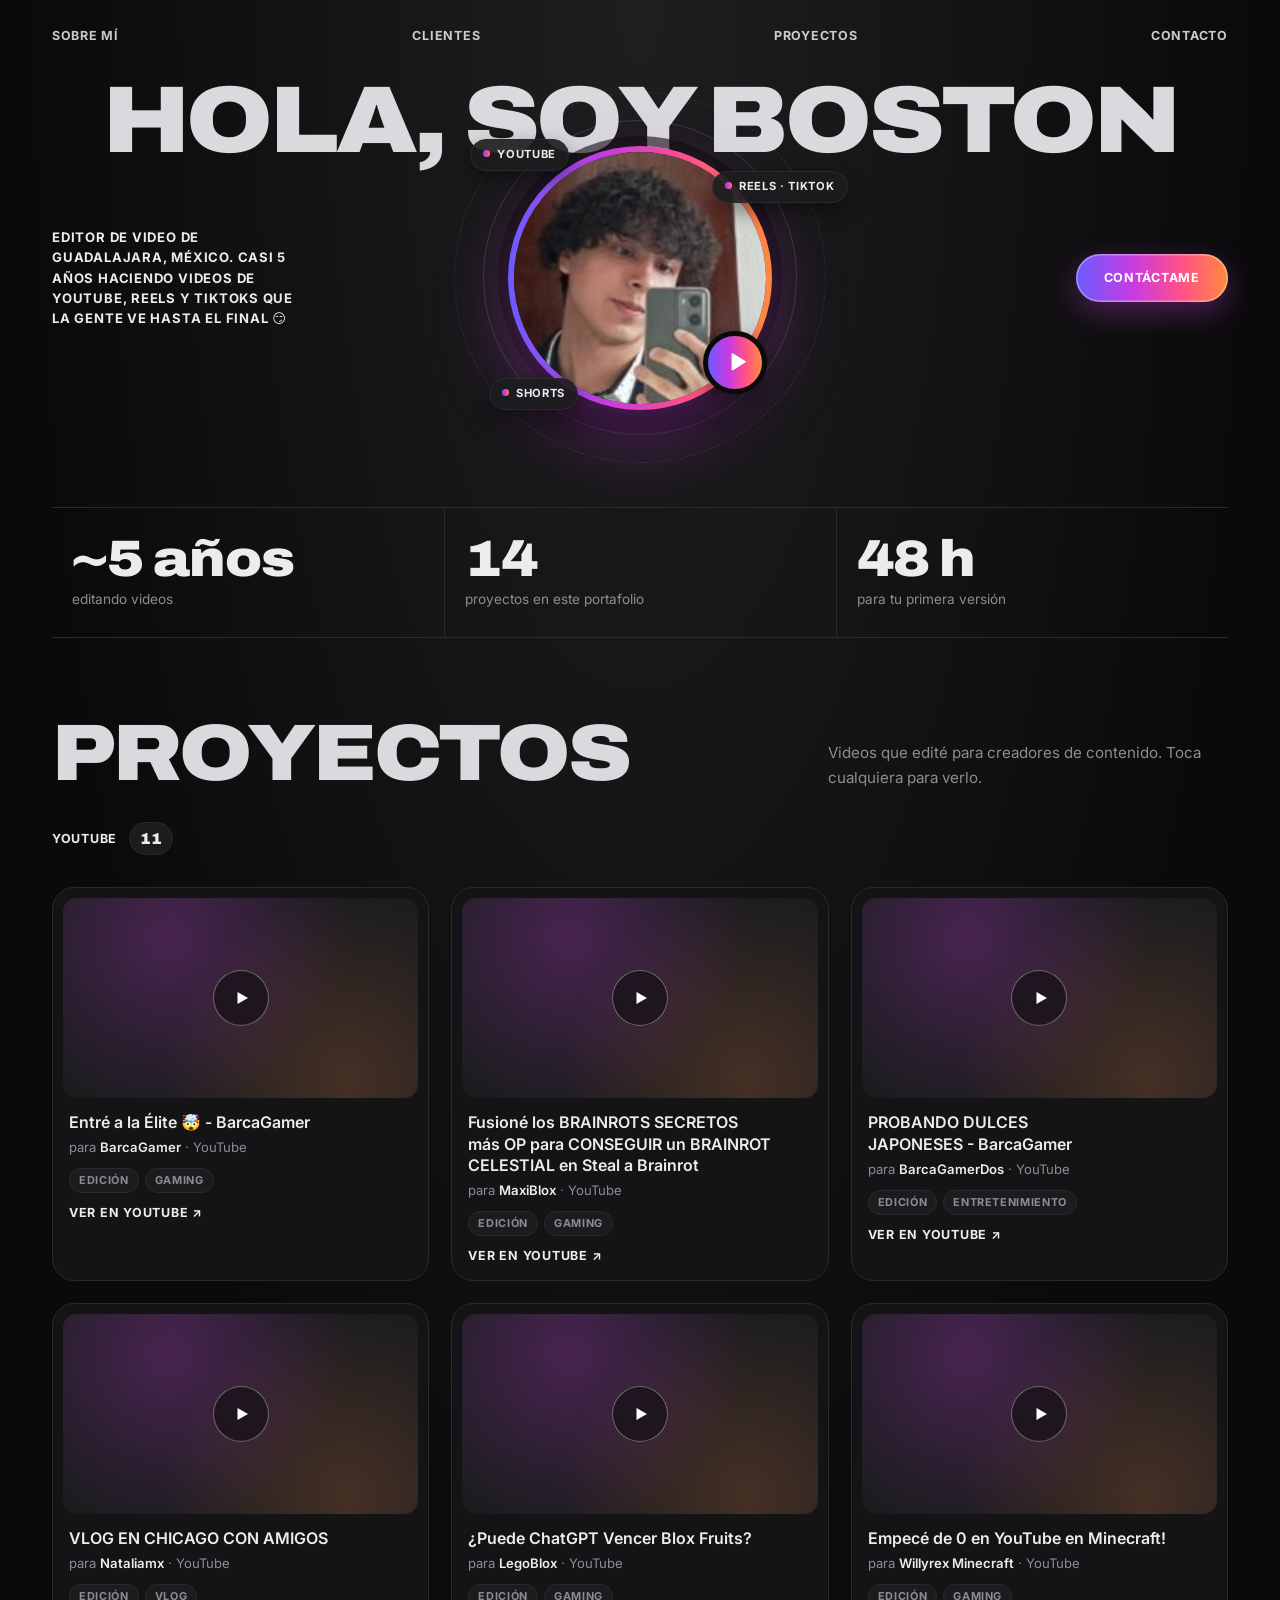
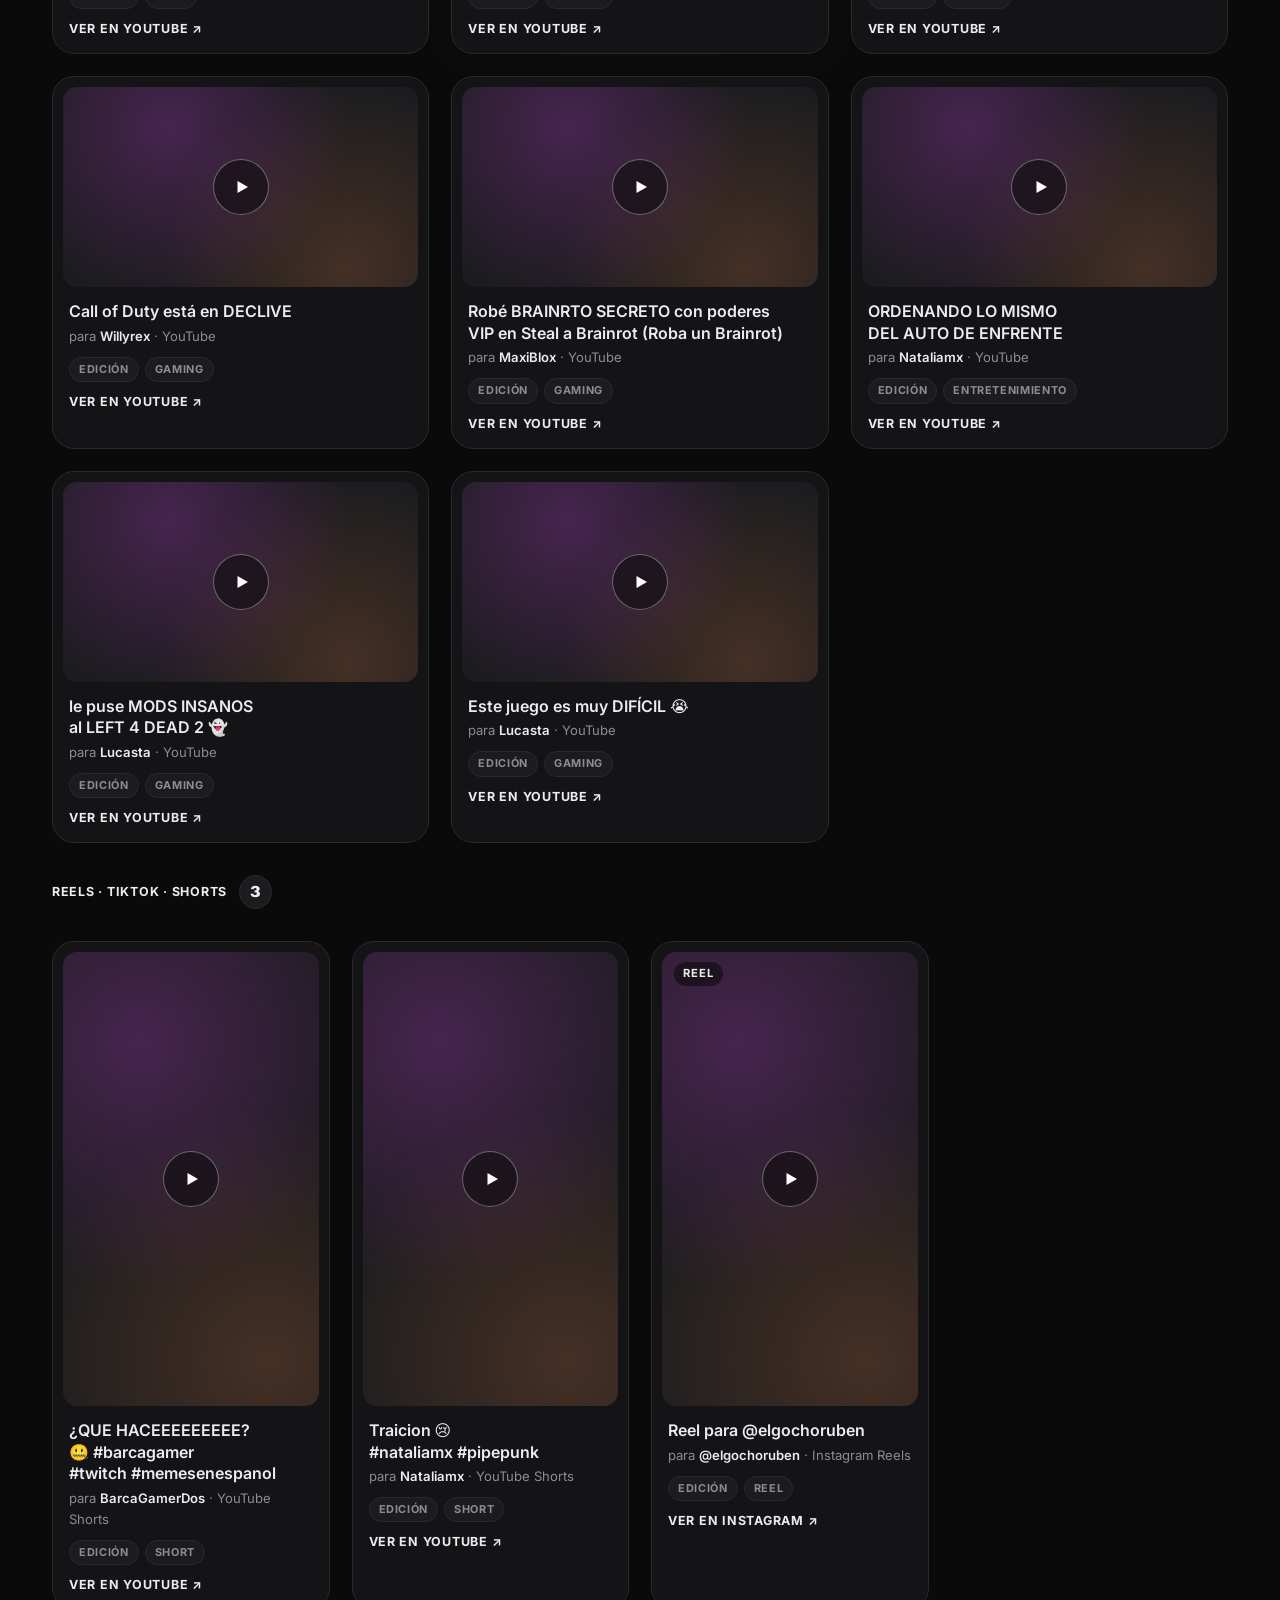
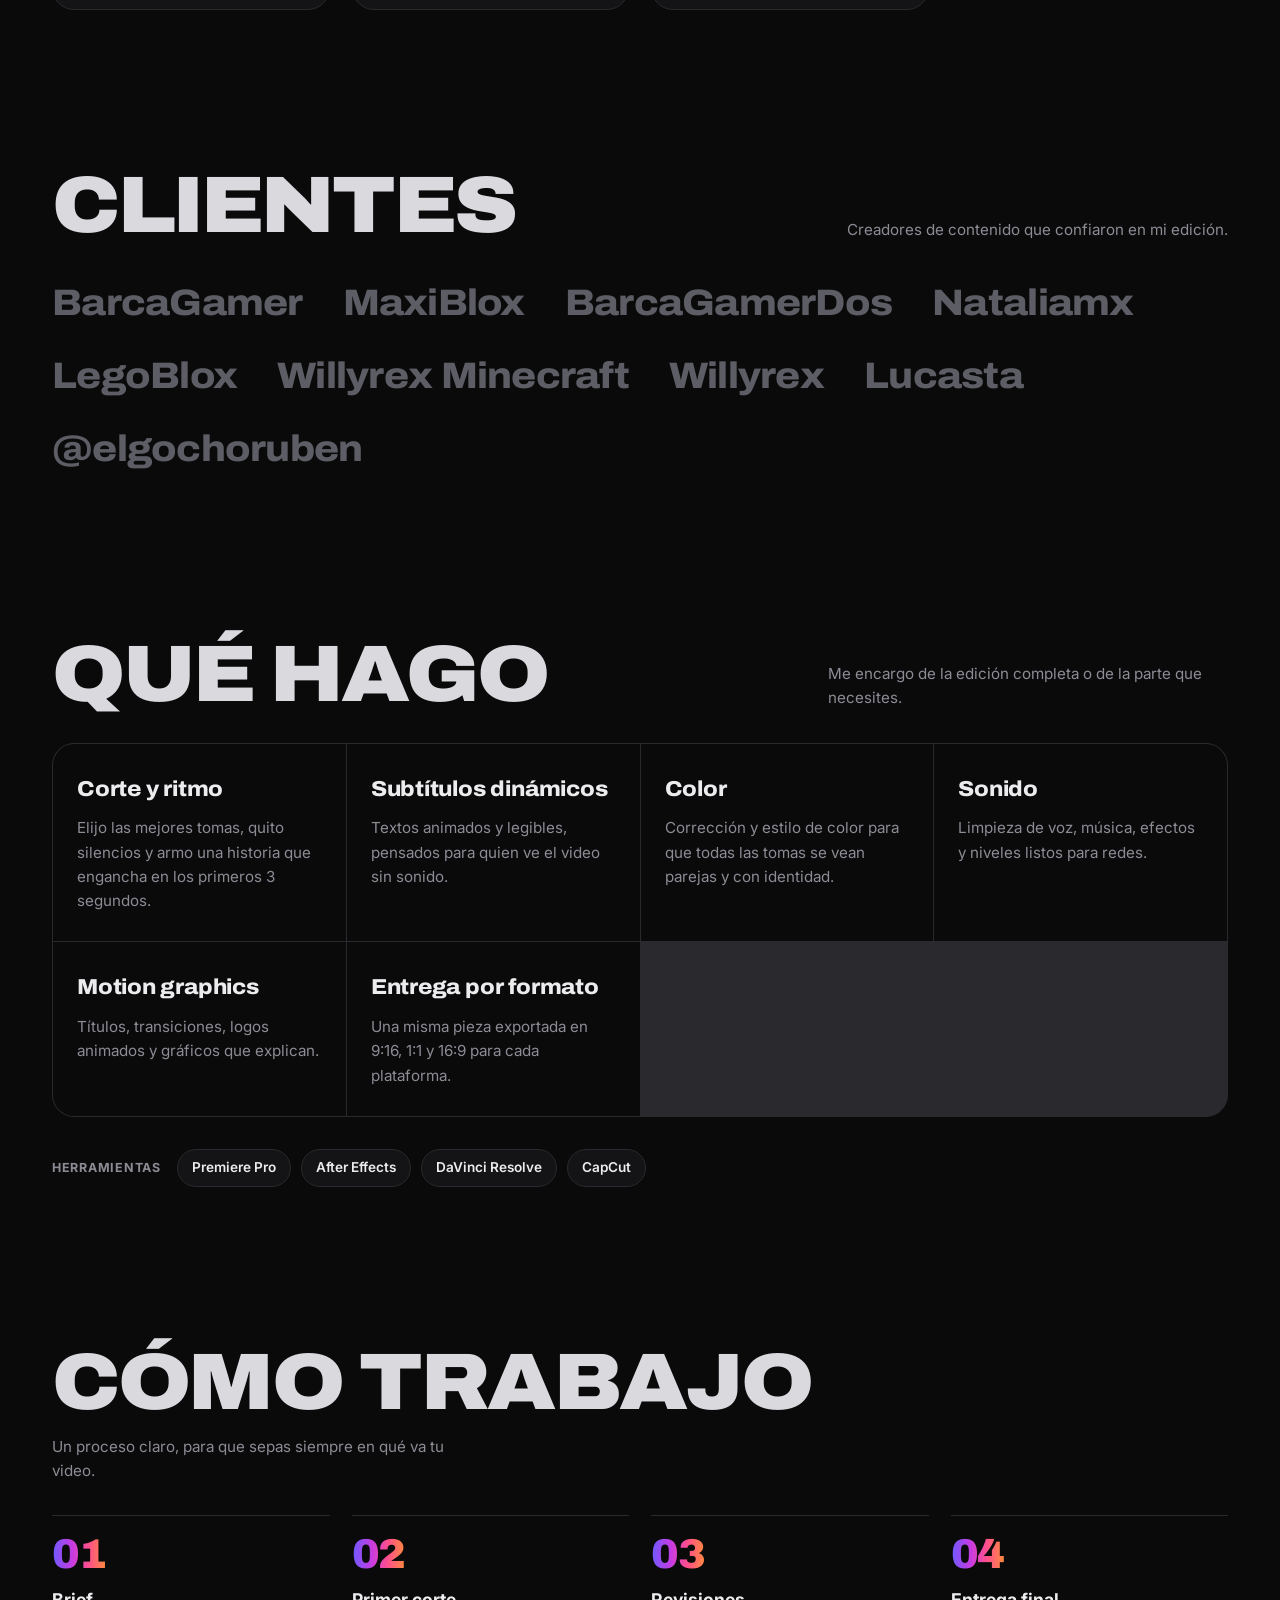
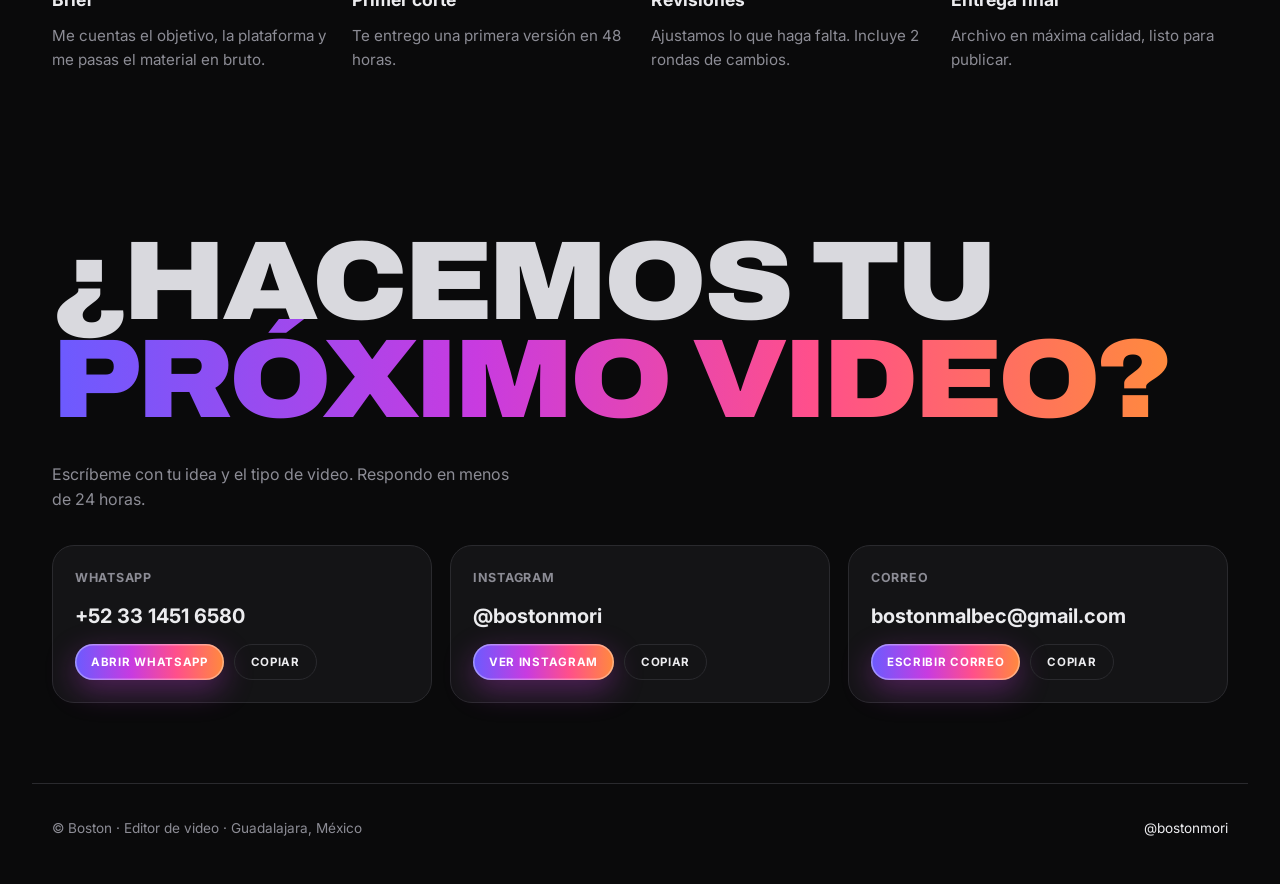
==== index.html @ 4a943bbf "Agregar foto de Boston en el inicio y en la vista previa del enlace Co-Authored-By: Claude Opus 5.5 " ====
<!doctype html>
<html lang="es">
<head>
<meta charset="utf-8">
<meta name="viewport" content="width=device-width, initial-scale=1, viewport-fit=cover">
<title>Boston · Editor de video</title>
<meta name="description" content="Portafolio de Boston (@bostonmori), editor de video para YouTube, reels, TikTok y Shorts.">
<meta property="og:title" content="Hola, soy Boston · Editor de video">
<meta property="og:description" content="Casi 5 años editando videos para creadores de contenido y marcas. Mira mis proyectos.">
<meta property="og:type" content="website">
<meta property="og:url" content="https://bostonmalbec-tech.github.io/">
<meta property="og:image" content="https://bostonmalbec-tech.github.io/og-image.png?v=3">
<meta property="og:image:width" content="1200">
<meta property="og:image:height" content="630">
<meta property="og:image:alt" content="Hola, soy Boston. Editor de video.">
<meta name="twitter:card" content="summary_large_image">
<meta name="twitter:image" content="https://bostonmalbec-tech.github.io/og-image.png?v=3">
<link rel="preconnect" href="https://fonts.googleapis.com">
<link rel="preconnect" href="https://fonts.gstatic.com" crossorigin>
<link rel="stylesheet" href="https://fonts.googleapis.com/css2?family=Archivo:wdth,wght@100..125,500..900&family=Inter:wght@400;500;600;700&display=swap">
<style>
/* Layout: negro minimalista. Un título gigante a todo lo ancho con un objeto 3D encimado al centro, menú repartido arriba y un solo acento de degradado (morado → rosa → naranja) para lo que se toca. Un solo tema oscuro, a propósito. */
:root {
  --bg: #0A0A0B;
  --surface: #141416;
  --surface-2: #1C1C1F;
  --line: #2A2A2E;
  --fg: #ECECEF;
  --muted: #8C8C95;
  --violet: #6B5BFF;
  --magenta: #C83BE0;
  --pink: #FF4F8B;
  --orange: #FF8A3D;
  --grad: linear-gradient(90deg, var(--violet), var(--magenta) 38%, var(--pink) 68%, var(--orange));
  --font-display: "Archivo", "Arial Black", "Helvetica Neue", sans-serif;
  --font-body: "Inter", system-ui, -apple-system, "Segoe UI", sans-serif;
  --wrap: 76rem;
  color-scheme: dark;
}

* { box-sizing: border-box; }
html { -webkit-text-size-adjust: 100%; background: var(--bg); scroll-behavior: smooth; }
@media (prefers-reduced-motion: reduce) { html { scroll-behavior: auto; } }
body {
  margin: 0; min-height: 100vh; color: var(--fg); background: var(--bg);
  font-family: var(--font-body); font-size: 1rem; line-height: 1.6;
  background-image: radial-gradient(ellipse 70% 45% at 50% 0%, rgba(236,236,239,.09), transparent 70%);
  background-repeat: no-repeat;
}
img, iframe, svg { max-width: 100%; }
[hidden] { display: none !important; }
a { color: inherit; }
:focus-visible { outline: 2px solid var(--pink); outline-offset: 3px; border-radius: 6px; }
h1, h2, h3 { margin: 0; text-wrap: balance; }
p { margin: 0; }

.wrap {
  max-width: var(--wrap); margin-inline: auto; position: relative;
  padding-left: max(20px, env(safe-area-inset-left, 0px));
  padding-right: max(20px, env(safe-area-inset-right, 0px));
}
.upper { text-transform: uppercase; letter-spacing: .06em; font-weight: 700; font-size: .78rem; }

/* Menú repartido */
header .wrap { padding-block: 26px; }
nav { display: flex; justify-content: space-between; gap: 10px 18px; flex-wrap: wrap; }
nav a { text-decoration: none; color: var(--fg); opacity: .85; }
nav a:hover { opacity: 1; background: var(--grad); -webkit-background-clip: text; background-clip: text; color: transparent; }

/* Hero */
.hero .wrap { padding-block: 8px 72px; display: grid; }
.hero h1 {
  font-family: var(--font-display); font-weight: 900; font-stretch: 112%;
  font-size: clamp(3.2rem, 7.4vw, 7.8rem); line-height: .86; letter-spacing: -.035em;
  color: #D9D9DE; text-align: center;
}
@media (max-width: 640px) { .hero h1 { font-size: clamp(3.4rem, 19vw, 6rem); } }
.stage { display: grid; grid-template-columns: minmax(0, 1fr) minmax(0, 1.1fr) minmax(0, 1fr); align-items: center; gap: 20px; margin-top: clamp(-44px, -3.2vw, -16px); }
@media (max-width: 760px) { .stage { grid-template-columns: 1fr; margin-top: -10px; } .stage .orb-wrap { order: -1; } .stage .cta { justify-self: start; } }
.intro { max-width: 27ch; font-size: .82rem; line-height: 1.55; }
.cta { justify-self: end; }
.btn-grad {
  display: inline-flex; align-items: center; gap: 10px; padding: 14px 28px; border-radius: 999px;
  background: var(--grad); color: #fff; text-decoration: none; border: 0; cursor: pointer;
  font-family: var(--font-body); box-shadow: 0 10px 30px rgba(200,59,224,.35), inset 0 0 0 1.5px rgba(255,255,255,.35);
}
.btn-grad:hover { filter: brightness(1.08); transform: translateY(-1px); }
.btn-ghost { display: inline-flex; align-items: center; gap: 8px; padding: 12px 22px; border-radius: 999px; border: 1.5px solid var(--line); color: var(--fg); text-decoration: none; background: transparent; cursor: pointer; font-family: var(--font-body); }
.btn-ghost:hover { border-color: var(--fg); }

/* Objeto 3D: botón de play brillante */
.orb-wrap { position: relative; justify-self: center; width: min(78%, 340px); aspect-ratio: 1; }
.hero { overflow-x: clip; }
.orb-wrap::after { content: ""; position: absolute; left: 18%; right: 18%; bottom: 2%; height: 9%; border-radius: 50%; background: rgba(0,0,0,.75); filter: blur(14px); }
.orb {
  position: absolute; inset: 8%; border-radius: 50%; z-index: 1; padding: 6px;
  background: var(--grad);
  box-shadow: 0 30px 70px rgba(200,59,224,.35), 0 0 0 10px rgba(10,10,11,.6);
}
.orb img { display: block; width: 100%; height: 100%; border-radius: 50%; object-fit: cover; object-position: 50% 35%; background: var(--surface-2); }
.orb .badge { position: absolute; right: 2%; bottom: 6%; width: 24%; aspect-ratio: 1; border-radius: 50%; background: var(--grad); border: 5px solid var(--bg); display: grid; place-items: center; box-shadow: 0 10px 24px rgba(0,0,0,.45); }
.orb .badge svg { width: 42%; height: 42%; margin-left: 8%; }
.ring { position: absolute; inset: 0; border-radius: 50%; border: 1.5px solid rgba(236,236,239,.14); z-index: 0; }
.ring.r2 { inset: -9%; border-style: dashed; border-color: rgba(236,236,239,.1); }
.chip3d { position: absolute; z-index: 2; padding: 6px 12px; border-radius: 999px; background: rgba(28,28,31,.9); border: 1px solid var(--line); font-size: .7rem; font-weight: 700; letter-spacing: .06em; text-transform: uppercase; white-space: nowrap; box-shadow: 0 8px 20px rgba(0,0,0,.4); }
.chip3d.c1 { top: 6%; left: -4%; } .chip3d.c2 { top: 16%; right: -16%; } .chip3d.c3 { bottom: 8%; left: 2%; }
.chip3d i { display: inline-block; width: 7px; height: 7px; border-radius: 50%; background: var(--grad); margin-right: 7px; vertical-align: 1px; }
@media (max-width: 420px) { .chip3d.c2 { right: -8%; } }
@media (prefers-reduced-motion: no-preference) {
  .orb { animation: bob 6s ease-in-out infinite; }
  .ring.r2 { animation: turn 40s linear infinite; }
  @keyframes bob { 0%,100% { transform: translateY(0) rotate(0); } 50% { transform: translateY(-12px) rotate(-3deg); } }
  @keyframes turn { to { transform: rotate(360deg); } }
}

/* Números */
.stats { display: grid; grid-template-columns: repeat(3, minmax(0, 1fr)); border-top: 1px solid var(--line); border-bottom: 1px solid var(--line); }
.stat { padding: 26px 20px; display: grid; gap: 4px; min-width: 0; }
.stat + .stat { border-left: 1px solid var(--line); }
.stat b { font-family: var(--font-display); font-weight: 900; font-stretch: 110%; font-size: clamp(2rem, 5vw, 3.2rem); line-height: 1; letter-spacing: -.02em; font-variant-numeric: tabular-nums; }
.stat span { color: var(--muted); font-size: .85rem; }
@media (max-width: 560px) { .stats { grid-template-columns: 1fr; } .stat + .stat { border-left: 0; border-top: 1px solid var(--line); } }

/* Secciones */
section.block .wrap { padding-block: 80px; display: grid; gap: 32px; }
.sec-head { display: flex; justify-content: space-between; align-items: end; gap: 16px 32px; flex-wrap: wrap; }
.sec-head h2 { font-family: var(--font-display); font-weight: 900; font-stretch: 112%; font-size: clamp(2.4rem, 7vw, 5rem); line-height: .9; letter-spacing: -.03em; color: #D9D9DE; }
.sec-head p { color: var(--muted); max-width: 40ch; font-size: .95rem; }
.group { display: flex; align-items: center; gap: 12px; }
.group .n { font-family: var(--font-display); font-weight: 900; font-size: 1rem; padding: 3px 10px; border-radius: 999px; background: var(--surface-2); border: 1px solid var(--line); font-variant-numeric: tabular-nums; }

/* Tarjetas de video */
.grid-h { display: grid; grid-template-columns: repeat(3, minmax(0, 1fr)); gap: 22px; }
.grid-v { display: grid; grid-template-columns: repeat(4, minmax(0, 1fr)); gap: 22px; }
@media (max-width: 980px) { .grid-h { grid-template-columns: repeat(2, minmax(0, 1fr)); } }
@media (max-width: 860px) { .grid-v { grid-template-columns: repeat(2, minmax(0, 1fr)); } }
@media (max-width: 600px) { .grid-h { grid-template-columns: 1fr; } }
.card { display: grid; gap: 10px; align-content: start; min-width: 0; padding: 10px; border-radius: 22px; background: var(--surface); border: 1px solid var(--line); transition: border-color .25s, transform .25s; }
.card:hover { border-color: #4A4A52; transform: translateY(-3px); }
.card > div:nth-of-type(2) { display: grid; gap: 3px; padding: 4px 6px 0; }
.frame { position: relative; overflow: hidden; max-width: 100%; border-radius: 14px; background: var(--surface-2); background-image: radial-gradient(circle at 30% 20%, rgba(200,59,224,.25), transparent 60%), radial-gradient(circle at 80% 90%, rgba(255,138,61,.18), transparent 55%); }
.grid-v .frame { aspect-ratio: 9 / 16; }
.grid-h .frame { aspect-ratio: 16 / 9; }
.frame img.thumb { position: absolute; inset: 0; width: 100%; height: 100%; object-fit: cover; transition: transform .5s; }
.card:hover .frame img.thumb { transform: scale(1.04); }
.frame iframe { position: absolute; inset: 0; width: 100%; height: 100%; border: 0; }
.frame[data-yt], .frame[data-ig] { cursor: pointer; }
.frame .play { position: absolute; inset: 0; display: grid; place-items: center; }
.frame .play span { width: 56px; height: 56px; border-radius: 50%; background: rgba(10,10,11,.55); backdrop-filter: blur(6px); -webkit-backdrop-filter: blur(6px); border: 1px solid rgba(255,255,255,.35); display: grid; place-items: center; transition: background .25s; }
.card:hover .frame .play span { background: var(--grad); border-color: transparent; }
.frame .play svg { width: 18px; height: 18px; fill: #fff; margin-left: 3px; }
.frame .slot { position: absolute; left: 12px; top: 10px; z-index: 1; font-size: .7rem; font-weight: 700; letter-spacing: .08em; text-transform: uppercase; color: var(--fg); padding: 3px 9px; border-radius: 999px; background: rgba(10,10,11,.6); }
.card h3 { font-weight: 600; font-size: 1rem; line-height: 1.35; }
.card .client { font-size: .82rem; color: var(--muted); }
.card .client a { color: var(--fg); text-decoration: none; font-weight: 600; }
.card .client a:hover { text-decoration: underline; }
.tags { display: flex; flex-wrap: wrap; gap: 6px; padding-inline: 6px; }
.tag { font-size: .68rem; font-weight: 700; letter-spacing: .06em; text-transform: uppercase; padding: 3px 9px; border-radius: 999px; background: var(--surface-2); border: 1px solid var(--line); color: var(--muted); }
.watch { padding: 0 6px 4px; font-size: .78rem; font-weight: 700; letter-spacing: .06em; text-transform: uppercase; text-decoration: none; color: var(--fg); justify-self: start; }
.watch:hover { background: var(--grad); -webkit-background-clip: text; background-clip: text; color: transparent; }

/* Clientes */
.chips { display: flex; flex-wrap: wrap; gap: 14px 40px; align-items: baseline; }
.chip { font-family: var(--font-display); font-weight: 800; font-stretch: 110%; font-size: clamp(1.4rem, 3.4vw, 2.3rem); letter-spacing: -.02em; color: #5D5D66; text-decoration: none; transition: color .2s; }
.chip:hover { color: var(--fg); }

/* Servicios */
.services { display: grid; grid-template-columns: repeat(auto-fit, minmax(16rem, 1fr)); gap: 1px; background: var(--line); border: 1px solid var(--line); border-radius: 22px; overflow: hidden; }
.svc { background: var(--bg); padding: 28px 24px; display: grid; gap: 10px; align-content: start; min-width: 0; }
.svc h3 { font-family: var(--font-display); font-weight: 800; font-stretch: 108%; font-size: 1.35rem; letter-spacing: -.01em; }
.svc p { color: var(--muted); font-size: .95rem; }
.tools { display: flex; flex-wrap: wrap; gap: 10px; align-items: center; }
.tools .k { color: var(--muted); margin-right: 6px; }
.tool { padding: 7px 14px; border-radius: 999px; border: 1px solid var(--line); background: var(--surface); font-size: .85rem; font-weight: 600; }

/* Proceso */
.steps { display: grid; grid-template-columns: repeat(4, minmax(0, 1fr)); gap: 22px; list-style: none; margin: 0; padding: 0; }
@media (max-width: 860px) { .steps { grid-template-columns: repeat(2, minmax(0, 1fr)); } }
@media (max-width: 460px) { .steps { grid-template-columns: 1fr; } }
.steps li { display: grid; gap: 10px; align-content: start; min-width: 0; padding-top: 18px; border-top: 1px solid var(--line); }
.steps .n { font-family: var(--font-display); font-weight: 900; font-size: 2.6rem; line-height: 1; letter-spacing: -.03em; background: var(--grad); -webkit-background-clip: text; background-clip: text; color: transparent; font-variant-numeric: tabular-nums; justify-self: start; }
.steps h3 { font-weight: 700; font-size: 1.1rem; }
.steps p { color: var(--muted); font-size: .95rem; }

/* Contacto */
.contact-hero { display: grid; gap: 28px; }
.contact-hero h2 { font-family: var(--font-display); font-weight: 900; font-stretch: 112%; font-size: clamp(2.6rem, 9vw, 7rem); line-height: .88; letter-spacing: -.035em; color: #D9D9DE; }
.contact-hero h2 span { background: var(--grad); -webkit-background-clip: text; background-clip: text; color: transparent; }
.contact { display: grid; grid-template-columns: repeat(auto-fit, minmax(16rem, 1fr)); gap: 18px; }
.cbox { border-radius: 22px; background: var(--surface); border: 1px solid var(--line); padding: 22px; display: grid; gap: 12px; min-width: 0; align-content: start; }
.cbox .k { color: var(--muted); }
.cbox .v { font-size: 1.25rem; font-weight: 700; overflow-wrap: anywhere; user-select: all; }
.cbox .row { display: flex; gap: 10px; flex-wrap: wrap; }
.cbox .btn-grad, .cbox .btn-ghost { padding: 9px 16px; font-size: .72rem; }

footer .wrap { padding-block: 34px 44px; border-top: 1px solid var(--line); display: flex; justify-content: space-between; gap: 12px; flex-wrap: wrap; color: var(--muted); font-size: .85rem; }
footer a { color: var(--fg); text-decoration: none; }
</style>
</head>
<body>

<header>
  <div class="wrap">
    <nav aria-label="Secciones" class="upper">
      <a href="#sobre-mi">Sobre mí</a>
      <a href="#clientes">Clientes</a>
      <a href="#proyectos">Proyectos</a>
      <a href="#contacto">Contacto</a>
    </nav>
  </div>
</header>

<section class="hero" id="sobre-mi">
  <div class="wrap">
    <h1>HOLA, SOY BOSTON</h1>
    <div class="stage">
      <p class="intro upper">Editor de video de Guadalajara, México. Casi 5 años haciendo videos de YouTube, reels y TikToks que la gente ve hasta el final 😏</p>
      <div class="orb-wrap">
        <div class="ring r2" aria-hidden="true"></div>
        <div class="ring" aria-hidden="true"></div>
        <div class="orb"><img src="img/boston.jpg" alt="Foto de Boston" width="720" height="720"><span class="badge"><svg viewBox="0 0 24 24"><path d="M6 3.5c0-.8.9-1.3 1.6-.9l13 8.1c.6.4.6 1.3 0 1.7l-13 8.1c-.7.4-1.6-.1-1.6-.9z" fill="#fff"/></svg></span></div>
        <span class="chip3d c1" aria-hidden="true"><i></i>YouTube</span>
        <span class="chip3d c2" aria-hidden="true"><i></i>Reels · TikTok</span>
        <span class="chip3d c3" aria-hidden="true"><i></i>Shorts</span>
      </div>
      <div class="cta"><a class="btn-grad upper" href="#contacto">Contáctame</a></div>
    </div>
  </div>
</section>

<div class="wrap">
  <div class="stats">
    <div class="stat"><b>~5 años</b><span>editando videos</span></div>
    <div class="stat"><b>14</b><span>proyectos en este portafolio</span></div>
    <div class="stat"><b>48 h</b><span>para tu primera versión</span></div>
  </div>
</div>

<section class="block" id="proyectos">
  <div class="wrap">
    <div class="sec-head">
      <h2>PROYECTOS</h2>
      <p>Videos que edité para creadores de contenido. Toca cualquiera para verlo.</p>
    </div>

    <div class="group"><span class="upper">YouTube</span><span class="n">11</span></div>
    <div class="grid-h">
      <article class="card">
        <div class="frame" data-yt="d-DEPvXgs9E" aria-label="Reproducir: Entré a la Élite 🤯 - BarcaGamer"><div class="play"><span><svg viewBox="0 0 24 24"><path d="M6 4l14 8-14 8z"/></svg></span></div></div>
        <div><h3>Entré a la Élite 🤯 - BarcaGamer</h3><p class="client">para <a href="https://www.youtube.com/@BarcaGamer" target="_blank" rel="noopener">BarcaGamer</a> · YouTube</p></div>
        <div class="tags"><span class="tag">Edición</span><span class="tag">Gaming</span></div>
        <a class="watch" href="https://www.youtube.com/watch?v=d-DEPvXgs9E" target="_blank" rel="noopener">Ver en YouTube ↗</a>
      </article>
      <article class="card">
        <div class="frame" data-yt="ytpF5BKilpY" aria-label="Reproducir: Fusioné los BRAINROTS SECRETOS más OP para CONSEGUIR un BRAINROT CELESTIAL en Steal a Brainrot"><div class="play"><span><svg viewBox="0 0 24 24"><path d="M6 4l14 8-14 8z"/></svg></span></div></div>
        <div><h3>Fusioné los BRAINROTS SECRETOS más OP para CONSEGUIR un BRAINROT CELESTIAL en Steal a Brainrot</h3><p class="client">para <a href="https://www.youtube.com/@Maxiatico" target="_blank" rel="noopener">MaxiBlox</a> · YouTube</p></div>
        <div class="tags"><span class="tag">Edición</span><span class="tag">Gaming</span></div>
        <a class="watch" href="https://www.youtube.com/watch?v=ytpF5BKilpY" target="_blank" rel="noopener">Ver en YouTube ↗</a>
      </article>
      <article class="card">
        <div class="frame" data-yt="Kc3zL-Zowqw" aria-label="Reproducir: PROBANDO DULCES JAPONESES - BarcaGamer"><div class="play"><span><svg viewBox="0 0 24 24"><path d="M6 4l14 8-14 8z"/></svg></span></div></div>
        <div><h3>PROBANDO DULCES JAPONESES - BarcaGamer</h3><p class="client">para <a href="https://www.youtube.com/@barcagamerdos" target="_blank" rel="noopener">BarcaGamerDos</a> · YouTube</p></div>
        <div class="tags"><span class="tag">Edición</span><span class="tag">Entretenimiento</span></div>
        <a class="watch" href="https://www.youtube.com/watch?v=Kc3zL-Zowqw" target="_blank" rel="noopener">Ver en YouTube ↗</a>
      </article>
      <article class="card">
        <div class="frame" data-yt="j0skTtmSMlg" aria-label="Reproducir: VLOG EN CHICAGO CON AMIGOS"><div class="play"><span><svg viewBox="0 0 24 24"><path d="M6 4l14 8-14 8z"/></svg></span></div></div>
        <div><h3>VLOG EN CHICAGO CON AMIGOS</h3><p class="client">para <a href="https://www.youtube.com/@Nataliamx" target="_blank" rel="noopener">Nataliamx</a> · YouTube</p></div>
        <div class="tags"><span class="tag">Edición</span><span class="tag">Vlog</span></div>
        <a class="watch" href="https://www.youtube.com/watch?v=j0skTtmSMlg" target="_blank" rel="noopener">Ver en YouTube ↗</a>
      </article>
      <article class="card">
        <div class="frame" data-yt="nGr4szRTmoQ" aria-label="Reproducir: ¿Puede ChatGPT Vencer Blox Fruits?"><div class="play"><span><svg viewBox="0 0 24 24"><path d="M6 4l14 8-14 8z"/></svg></span></div></div>
        <div><h3>¿Puede ChatGPT Vencer Blox Fruits?</h3><p class="client">para <a href="https://www.youtube.com/@LegoBIox" target="_blank" rel="noopener">LegoBlox</a> · YouTube</p></div>
        <div class="tags"><span class="tag">Edición</span><span class="tag">Gaming</span></div>
        <a class="watch" href="https://www.youtube.com/watch?v=nGr4szRTmoQ" target="_blank" rel="noopener">Ver en YouTube ↗</a>
      </article>
      <article class="card">
        <div class="frame" data-yt="A-xqYzVGrz4" aria-label="Reproducir: Empecé de 0 en YouTube en Minecraft!"><div class="play"><span><svg viewBox="0 0 24 24"><path d="M6 4l14 8-14 8z"/></svg></span></div></div>
        <div><h3>Empecé de 0 en YouTube en Minecraft!</h3><p class="client">para <a href="https://www.youtube.com/@WillyrexMinecraft" target="_blank" rel="noopener">Willyrex Minecraft</a> · YouTube</p></div>
        <div class="tags"><span class="tag">Edición</span><span class="tag">Gaming</span></div>
        <a class="watch" href="https://www.youtube.com/watch?v=A-xqYzVGrz4" target="_blank" rel="noopener">Ver en YouTube ↗</a>
      </article>
      <article class="card">
        <div class="frame" data-yt="4Egtk372__I" aria-label="Reproducir: Call of Duty está en DECLIVE"><div class="play"><span><svg viewBox="0 0 24 24"><path d="M6 4l14 8-14 8z"/></svg></span></div></div>
        <div><h3>Call of Duty está en DECLIVE</h3><p class="client">para <a href="https://www.youtube.com/@Willyrex" target="_blank" rel="noopener">Willyrex</a> · YouTube</p></div>
        <div class="tags"><span class="tag">Edición</span><span class="tag">Gaming</span></div>
        <a class="watch" href="https://www.youtube.com/watch?v=4Egtk372__I" target="_blank" rel="noopener">Ver en YouTube ↗</a>
      </article>
      <article class="card">
        <div class="frame" data-yt="8kd72yUW9RI" aria-label="Reproducir: Robé BRAINRTO SECRETO con poderes VIP en Steal a Brainrot (Roba un Brainrot)"><div class="play"><span><svg viewBox="0 0 24 24"><path d="M6 4l14 8-14 8z"/></svg></span></div></div>
        <div><h3>Robé BRAINRTO SECRETO con poderes VIP en Steal a Brainrot (Roba un Brainrot)</h3><p class="client">para <a href="https://www.youtube.com/@Maxiatico" target="_blank" rel="noopener">MaxiBlox</a> · YouTube</p></div>
        <div class="tags"><span class="tag">Edición</span><span class="tag">Gaming</span></div>
        <a class="watch" href="https://www.youtube.com/watch?v=8kd72yUW9RI" target="_blank" rel="noopener">Ver en YouTube ↗</a>
      </article>
      <article class="card">
        <div class="frame" data-yt="Y-Tqf6544JY" aria-label="Reproducir: ORDENANDO LO MISMO DEL AUTO DE ENFRENTE"><div class="play"><span><svg viewBox="0 0 24 24"><path d="M6 4l14 8-14 8z"/></svg></span></div></div>
        <div><h3>ORDENANDO LO MISMO DEL AUTO DE ENFRENTE</h3><p class="client">para <a href="https://www.youtube.com/@Nataliamx" target="_blank" rel="noopener">Nataliamx</a> · YouTube</p></div>
        <div class="tags"><span class="tag">Edición</span><span class="tag">Entretenimiento</span></div>
        <a class="watch" href="https://www.youtube.com/watch?v=Y-Tqf6544JY" target="_blank" rel="noopener">Ver en YouTube ↗</a>
      </article>
      <article class="card">
        <div class="frame" data-yt="ZYWvtWe6GGA" aria-label="Reproducir: le puse MODS INSANOS al LEFT 4 DEAD 2 👻"><div class="play"><span><svg viewBox="0 0 24 24"><path d="M6 4l14 8-14 8z"/></svg></span></div></div>
        <div><h3>le puse MODS INSANOS al LEFT 4 DEAD 2 👻</h3><p class="client">para <a href="https://www.youtube.com/@LucastaYT" target="_blank" rel="noopener">Lucasta</a> · YouTube</p></div>
        <div class="tags"><span class="tag">Edición</span><span class="tag">Gaming</span></div>
        <a class="watch" href="https://www.youtube.com/watch?v=ZYWvtWe6GGA" target="_blank" rel="noopener">Ver en YouTube ↗</a>
      </article>
      <article class="card">
        <div class="frame" data-yt="NzWVd0iwaLM" aria-label="Reproducir: Este juego es muy DIFÍCIL 😭"><div class="play"><span><svg viewBox="0 0 24 24"><path d="M6 4l14 8-14 8z"/></svg></span></div></div>
        <div><h3>Este juego es muy DIFÍCIL 😭</h3><p class="client">para <a href="https://www.youtube.com/@LucastaYT" target="_blank" rel="noopener">Lucasta</a> · YouTube</p></div>
        <div class="tags"><span class="tag">Edición</span><span class="tag">Gaming</span></div>
        <a class="watch" href="https://www.youtube.com/watch?v=NzWVd0iwaLM" target="_blank" rel="noopener">Ver en YouTube ↗</a>
      </article>
    </div>

    <div class="group"><span class="upper">Reels · TikTok · Shorts</span><span class="n">3</span></div>
    <div class="grid-v">
      <article class="card">
        <div class="frame" data-yt="t2CfnLK9ZvA" aria-label="Reproducir: ¿QUE HACEEEEEEEEE? 🤐  #barcagamer #twitch #memesenespanol"><div class="play"><span><svg viewBox="0 0 24 24"><path d="M6 4l14 8-14 8z"/></svg></span></div></div>
        <div><h3>¿QUE HACEEEEEEEEE? 🤐  #barcagamer #twitch #memesenespanol</h3><p class="client">para <a href="https://www.youtube.com/@barcagamerdos" target="_blank" rel="noopener">BarcaGamerDos</a> · YouTube Shorts</p></div>
        <div class="tags"><span class="tag">Edición</span><span class="tag">Short</span></div>
        <a class="watch" href="https://www.youtube.com/shorts/t2CfnLK9ZvA" target="_blank" rel="noopener">Ver en YouTube ↗</a>
      </article>
      <article class="card">
        <div class="frame" data-yt="yppIO3SBbK0" aria-label="Reproducir: Traicion  😢 #nataliamx #pipepunk"><div class="play"><span><svg viewBox="0 0 24 24"><path d="M6 4l14 8-14 8z"/></svg></span></div></div>
        <div><h3>Traicion  😢 #nataliamx #pipepunk</h3><p class="client">para <a href="https://www.youtube.com/@Nataliamx" target="_blank" rel="noopener">Nataliamx</a> · YouTube Shorts</p></div>
        <div class="tags"><span class="tag">Edición</span><span class="tag">Short</span></div>
        <a class="watch" href="https://www.youtube.com/shorts/yppIO3SBbK0" target="_blank" rel="noopener">Ver en YouTube ↗</a>
      </article>
      <article class="card">
        <div class="frame" data-ig="DSqX7L0Ca7G" aria-label="Reproducir reel de @elgochoruben"><span class="slot">Reel</span><div class="play"><span><svg viewBox="0 0 24 24"><path d="M6 4l14 8-14 8z"/></svg></span></div></div>
        <div><h3>Reel para @elgochoruben</h3><p class="client">para <a href="https://www.instagram.com/elgochoruben/" target="_blank" rel="noopener">@elgochoruben</a> · Instagram Reels</p></div>
        <div class="tags"><span class="tag">Edición</span><span class="tag">Reel</span></div>
        <a class="watch" href="https://www.instagram.com/reel/DSqX7L0Ca7G/" target="_blank" rel="noopener">Ver en Instagram ↗</a>
      </article>
    </div>
  </div>
</section>

<section class="block" id="clientes">
  <div class="wrap">
    <div class="sec-head">
      <h2>CLIENTES</h2>
      <p>Creadores de contenido que confiaron en mi edición.</p>
    </div>
    <div class="chips">
      <a class="chip" href="https://www.youtube.com/@BarcaGamer" target="_blank" rel="noopener">BarcaGamer</a>
      <a class="chip" href="https://www.youtube.com/@Maxiatico" target="_blank" rel="noopener">MaxiBlox</a>
      <a class="chip" href="https://www.youtube.com/@barcagamerdos" target="_blank" rel="noopener">BarcaGamerDos</a>
      <a class="chip" href="https://www.youtube.com/@Nataliamx" target="_blank" rel="noopener">Nataliamx</a>
      <a class="chip" href="https://www.youtube.com/@LegoBIox" target="_blank" rel="noopener">LegoBlox</a>
      <a class="chip" href="https://www.youtube.com/@WillyrexMinecraft" target="_blank" rel="noopener">Willyrex Minecraft</a>
      <a class="chip" href="https://www.youtube.com/@Willyrex" target="_blank" rel="noopener">Willyrex</a>
      <a class="chip" href="https://www.youtube.com/@LucastaYT" target="_blank" rel="noopener">Lucasta</a>
      <a class="chip" href="https://www.instagram.com/elgochoruben/" target="_blank" rel="noopener">@elgochoruben</a>
    </div>
  </div>
</section>

<section class="block" id="servicios">
  <div class="wrap">
    <div class="sec-head">
      <h2>QUÉ HAGO</h2>
      <p>Me encargo de la edición completa o de la parte que necesites.</p>
    </div>
    <div class="services">
      <div class="svc"><h3>Corte y ritmo</h3><p>Elijo las mejores tomas, quito silencios y armo una historia que engancha en los primeros 3 segundos.</p></div>
      <div class="svc"><h3>Subtítulos dinámicos</h3><p>Textos animados y legibles, pensados para quien ve el video sin sonido.</p></div>
      <div class="svc"><h3>Color</h3><p>Corrección y estilo de color para que todas las tomas se vean parejas y con identidad.</p></div>
      <div class="svc"><h3>Sonido</h3><p>Limpieza de voz, música, efectos y niveles listos para redes.</p></div>
      <div class="svc"><h3>Motion graphics</h3><p>Títulos, transiciones, logos animados y gráficos que explican.</p></div>
      <div class="svc"><h3>Entrega por formato</h3><p>Una misma pieza exportada en 9:16, 1:1 y 16:9 para cada plataforma.</p></div>
    </div>
    <div class="tools">
      <span class="k upper">Herramientas</span>
      <span class="tool">Premiere Pro</span>
      <span class="tool">After Effects</span>
      <span class="tool">DaVinci Resolve</span>
      <span class="tool">CapCut</span>
    </div>
  </div>
</section>

<section class="block">
  <div class="wrap">
    <div class="sec-head">
      <h2>CÓMO TRABAJO</h2>
      <p>Un proceso claro, para que sepas siempre en qué va tu video.</p>
    </div>
    <ol class="steps">
      <li><span class="n">01</span><h3>Brief</h3><p>Me cuentas el objetivo, la plataforma y me pasas el material en bruto.</p></li>
      <li><span class="n">02</span><h3>Primer corte</h3><p>Te entrego una primera versión en 48 horas.</p></li>
      <li><span class="n">03</span><h3>Revisiones</h3><p>Ajustamos lo que haga falta. Incluye 2 rondas de cambios.</p></li>
      <li><span class="n">04</span><h3>Entrega final</h3><p>Archivo en máxima calidad, listo para publicar.</p></li>
    </ol>
  </div>
</section>

<section class="block" id="contacto">
  <div class="wrap contact-hero">
    <h2>¿HACEMOS TU <span>PRÓXIMO VIDEO?</span></h2>
    <p style="color:var(--muted);max-width:46ch">Escríbeme con tu idea y el tipo de video. Respondo en menos de 24 horas.</p>
    <div class="contact">
      <div class="cbox"><span class="k upper">WhatsApp</span><span class="v" id="c-wa">+52 33 1451 6580</span><div class="row"><a class="btn-grad upper" href="https://wa.me/523314516580" target="_blank" rel="noopener">Abrir WhatsApp</a><button class="btn-ghost upper copy" type="button" id="copy-wa" data-target="c-wa">Copiar</button></div></div>
      <div class="cbox"><span class="k upper">Instagram</span><span class="v" id="c-ig">@bostonmori</span><div class="row"><a class="btn-grad upper" href="https://www.instagram.com/bostonmori/" target="_blank" rel="noopener">Ver Instagram</a><button class="btn-ghost upper copy" type="button" id="copy-ig" data-target="c-ig">Copiar</button></div></div>
      <div class="cbox"><span class="k upper">Correo</span><span class="v" id="c-mail">bostonmalbec@gmail.com</span><div class="row"><a class="btn-grad upper" href="mailto:bostonmalbec@gmail.com">Escribir correo</a><button class="btn-ghost upper copy" type="button" id="copy-mail" data-target="c-mail">Copiar</button></div></div>
    </div>
  </div>
</section>

<footer>
  <div class="wrap">
    <span>© Boston · Editor de video · Guadalajara, México</span>
    <a href="https://www.instagram.com/bostonmori/" target="_blank" rel="noopener">@bostonmori</a>
  </div>
</footer>

<script>
(function () {
  // Timecode sincronizado con el playhead (secuencia de 60 s a 30 fps).
  var tc = document.getElementById('tc');
  var reduce = window.matchMedia('(prefers-reduced-motion: reduce)').matches;
  var pad = function (n) { return String(n).padStart(2, '0'); };
  var fmt = function (frames) {
    var f = frames % 30, s = Math.floor(frames / 30) % 60, m = Math.floor(frames / 1800);
    return '00:' + pad(m) + ':' + pad(s) + ':' + pad(f);
  };
  if (!reduce && tc) {
    var start = performance.now(), period = 14000, total = 60 * 30;
    (function tick(now) {
      var p = ((now - start) % period) / period;
      tc.textContent = fmt(Math.floor(p * total));
      requestAnimationFrame(tick);
    })(start);
  }

  // Videos de YouTube: <div class="frame" data-yt="ID_DEL_VIDEO">
  // Muestra la miniatura y carga el reproductor solo al tocarla.
  document.querySelectorAll('.frame[data-yt]').forEach(function (fr) {
    var id = fr.dataset.yt;
    var short = fr.closest('.grid-v');
    var img = document.createElement('img');
    img.className = 'thumb'; img.alt = ''; img.loading = 'lazy';
    img.src = 'https://i.ytimg.com/vi/' + id + '/' + (short ? 'oar2.jpg' : 'maxresdefault.jpg');
    img.onerror = function () { img.onerror = function () { img.remove(); }; img.src = 'https://i.ytimg.com/vi/' + id + '/hqdefault.jpg'; };
    fr.insertBefore(img, fr.firstChild);
    fr.setAttribute('role', 'button'); fr.tabIndex = 0;
    var play = function () {
      var f = document.createElement('iframe');
      f.src = 'https://www.youtube-nocookie.com/embed/' + id + '?autoplay=1&rel=0';
      f.allow = 'autoplay; encrypted-media; picture-in-picture; fullscreen';
      f.allowFullscreen = true; f.title = 'Video';
      fr.innerHTML = ''; fr.appendChild(f); fr.removeAttribute('role'); fr.style.cursor = 'auto';
    };
    fr.addEventListener('click', play, { once: true });
    fr.addEventListener('keydown', function (e) { if (e.key === 'Enter' || e.key === ' ') { e.preventDefault(); play(); } });
  });

  // Reels de Instagram: <div class="frame" data-ig="ID_DEL_REEL">
  document.querySelectorAll('.frame[data-ig]').forEach(function (fr) {
    fr.setAttribute('role', 'button'); fr.tabIndex = 0; fr.style.cursor = 'pointer';
    var play = function () {
      var f = document.createElement('iframe');
      f.src = 'https://www.instagram.com/reel/' + fr.dataset.ig + '/embed/';
      f.allow = 'autoplay; encrypted-media; picture-in-picture; fullscreen';
      f.allowFullscreen = true; f.title = 'Reel de Instagram';
      fr.innerHTML = ''; fr.appendChild(f); fr.removeAttribute('role'); fr.style.cursor = 'auto';
    };
    fr.addEventListener('click', play, { once: true });
    fr.addEventListener('keydown', function (e) { if (e.key === 'Enter' || e.key === ' ') { e.preventDefault(); play(); } });
  });

  // Botones de copiar
  document.querySelectorAll('.copy').forEach(function (btn) {
    btn.addEventListener('click', function () {
      var el = document.getElementById(btn.dataset.target);
      var text = el.textContent.trim();
      var reset = function () { setTimeout(function () { btn.textContent = 'Copiar'; }, 1600); };
      var fallback = function () {
        var r = document.createRange(); r.selectNodeContents(el);
        var s = window.getSelection(); s.removeAllRanges(); s.addRange(r);
        btn.textContent = 'Seleccionado'; reset();
      };
      try {
        navigator.clipboard.writeText(text).then(function () { btn.textContent = 'Copiado'; reset(); }, fallback);
      } catch (e) { fallback(); }
    });
  });
})();
</script>
</body>
</html>
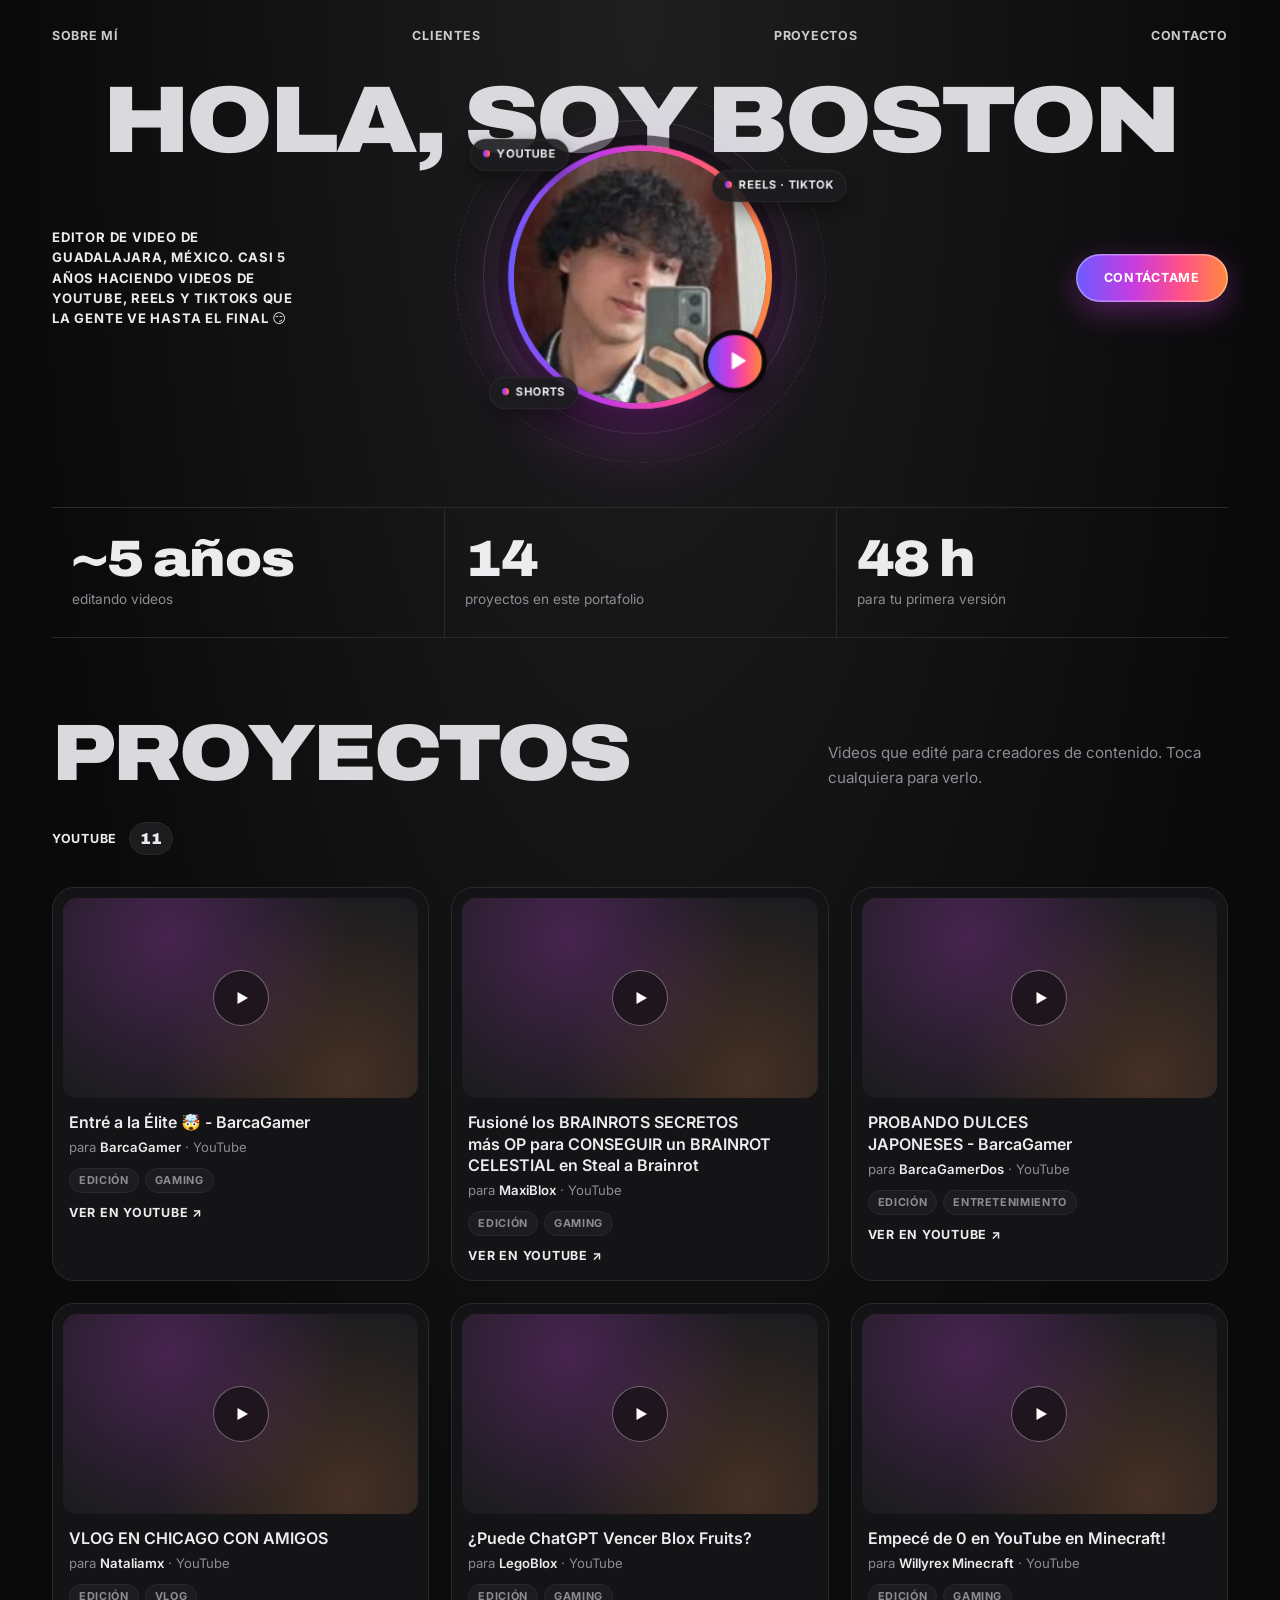
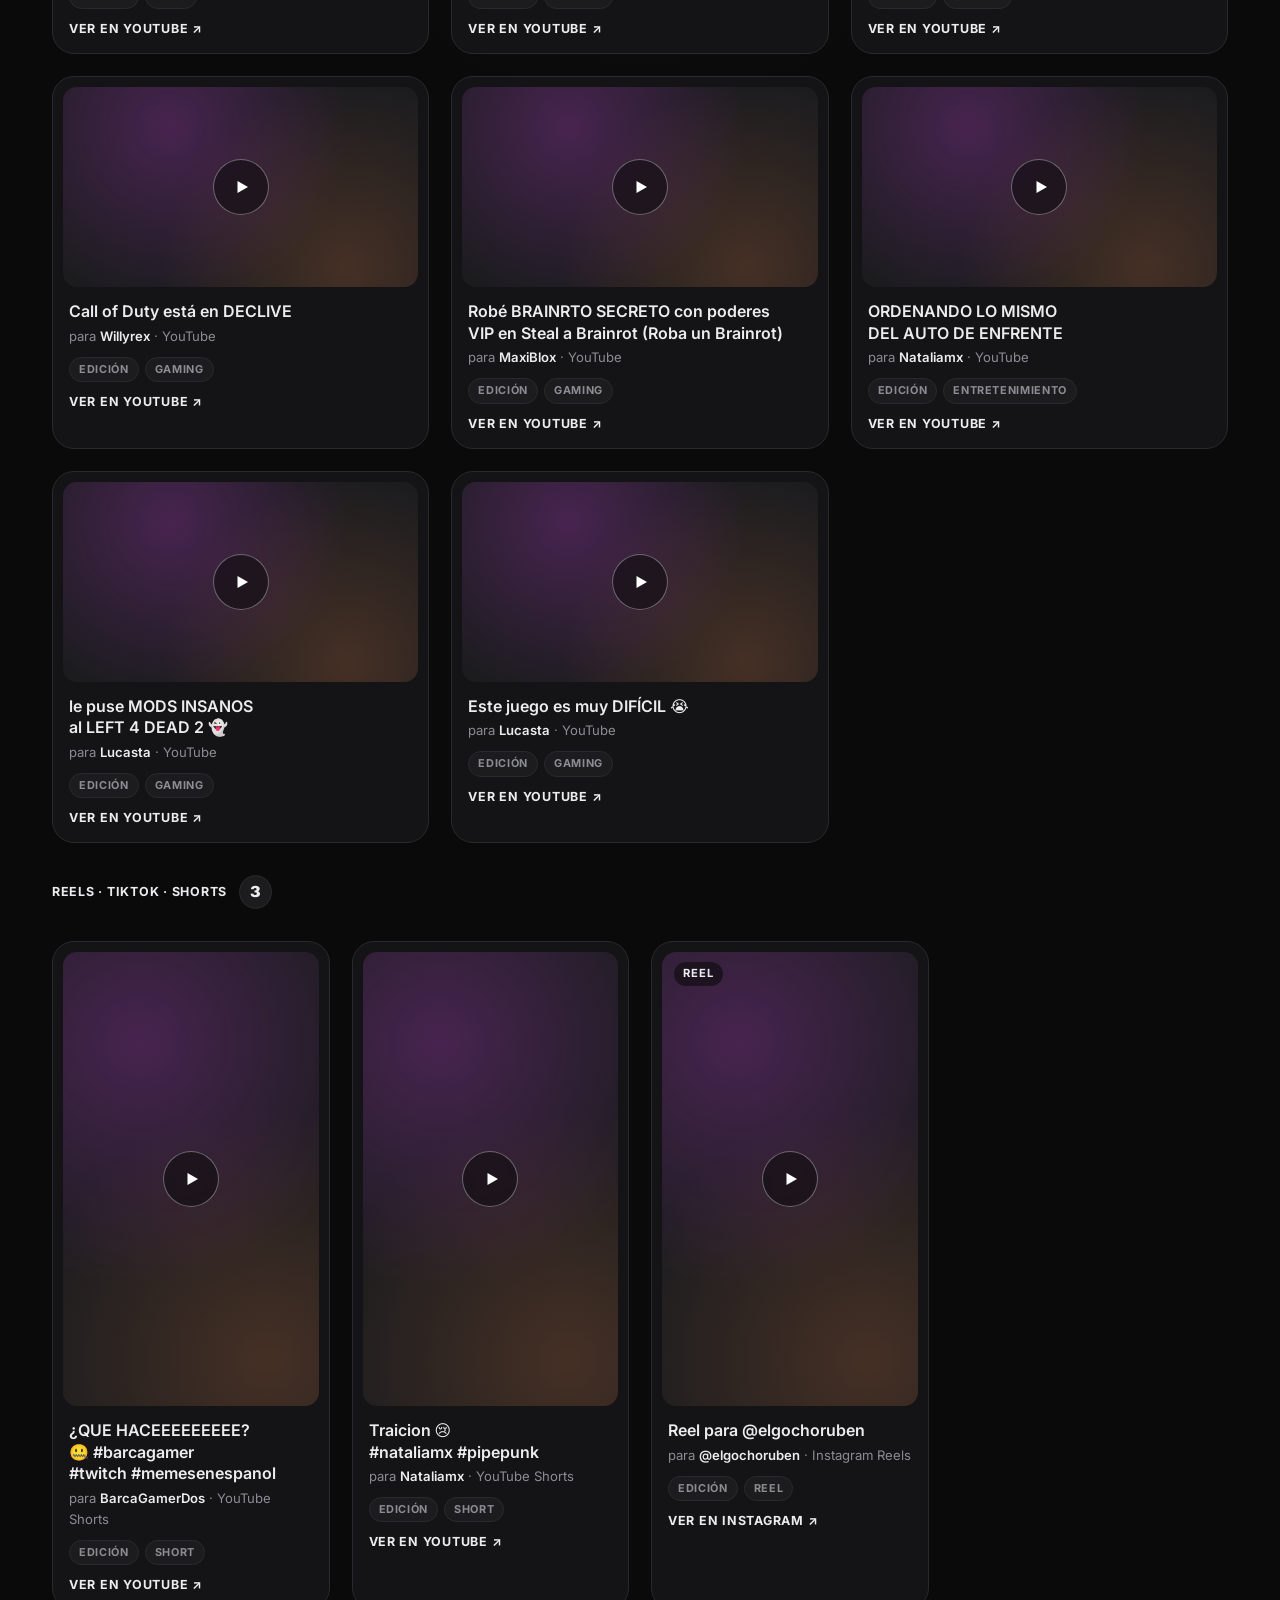
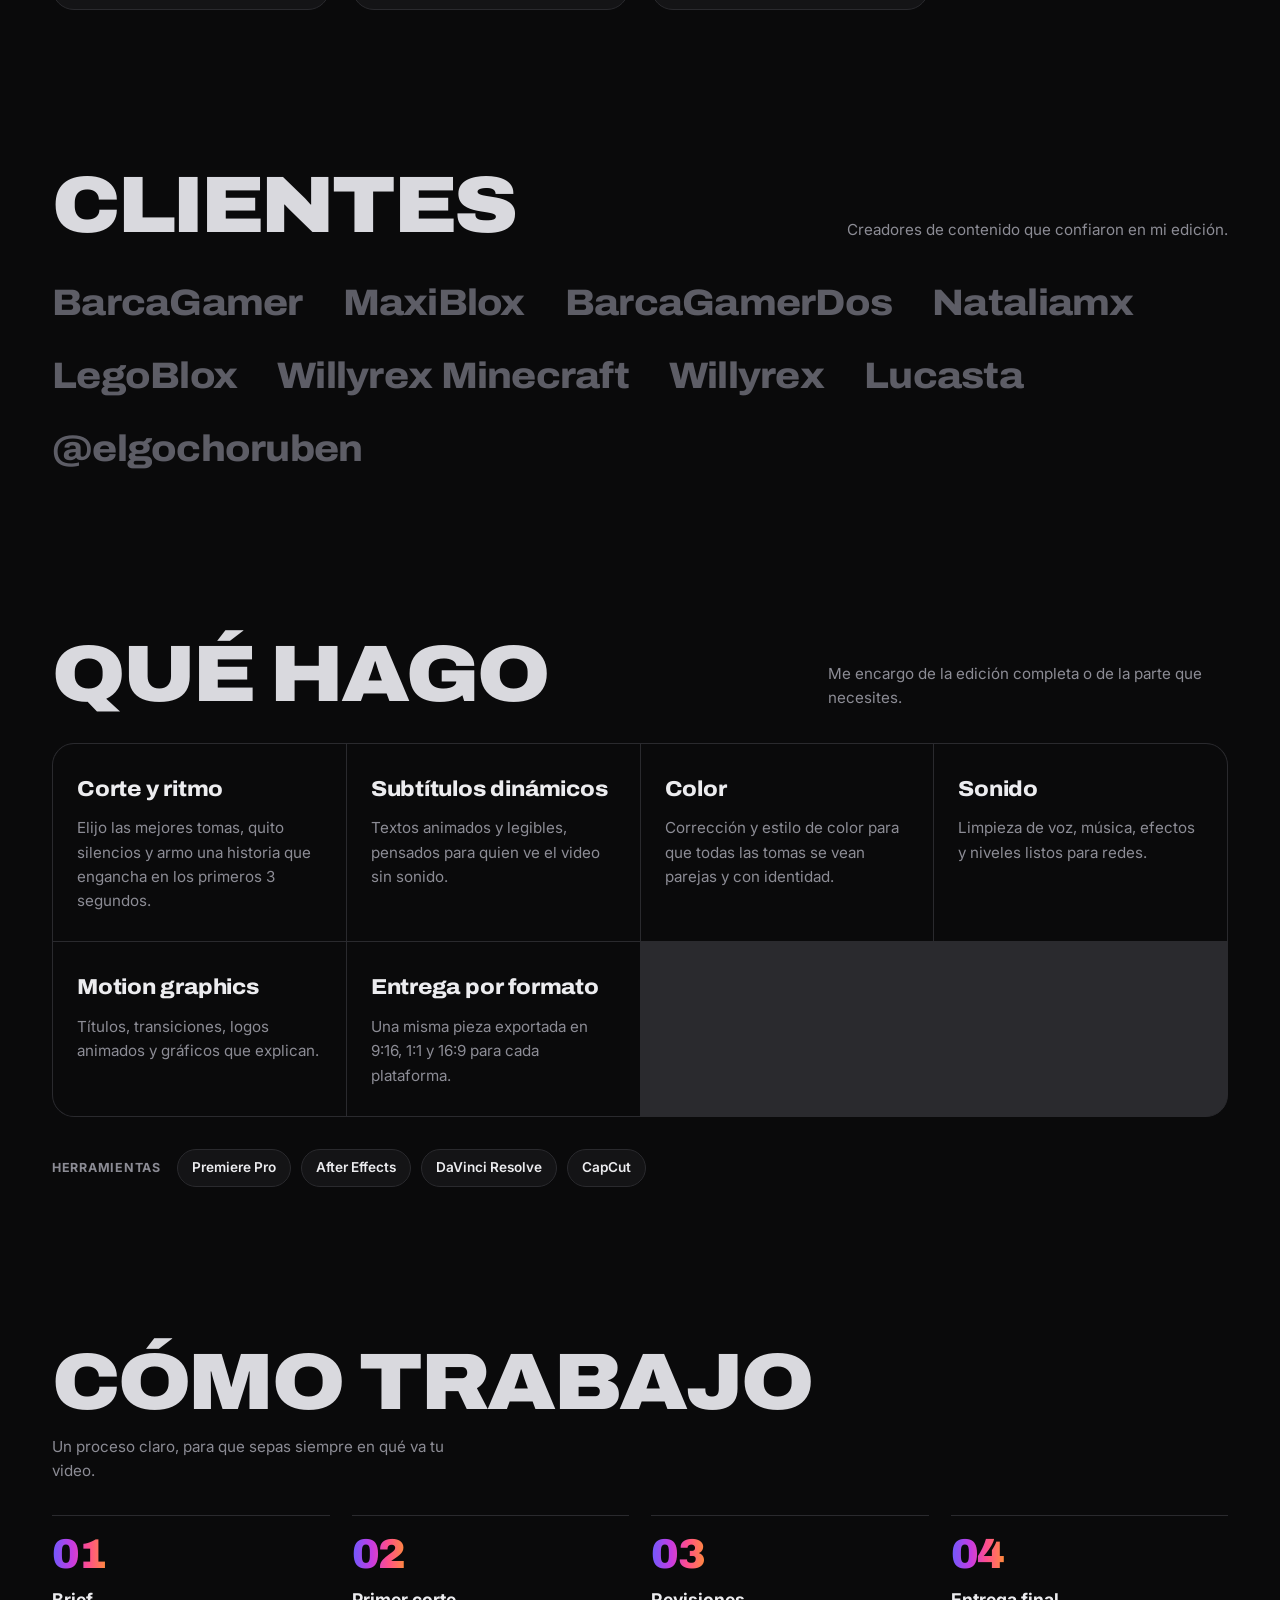
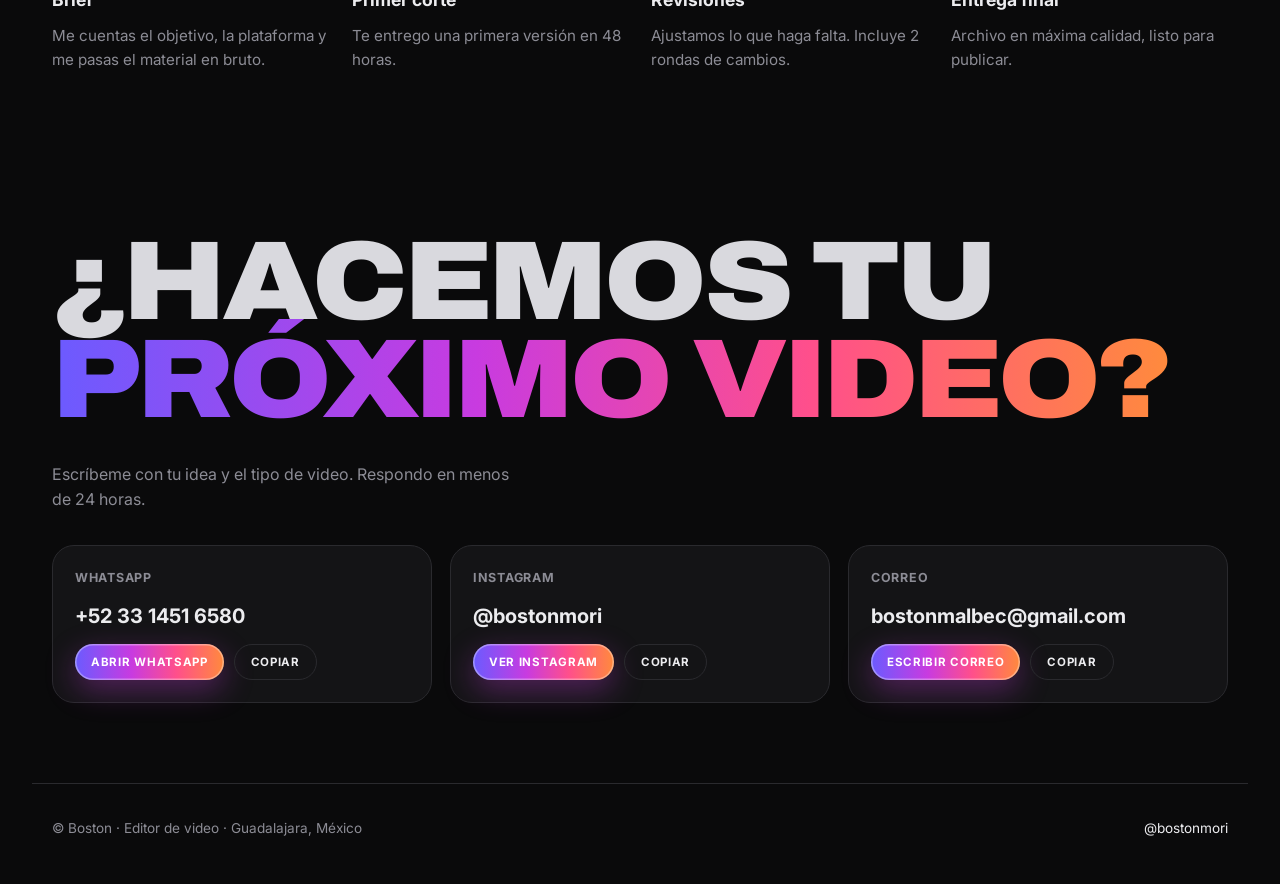
==== commit 7d506d11: "Animar la foto: entrada, giro 3D con el mouse, parallax y títulos que se rellenan Co-Authored-By: Cl" ====
--- a/index.html
+++ b/index.html
@@ -106,11 +106,34 @@
 .chip3d.c1 { top: 6%; left: -4%; } .chip3d.c2 { top: 16%; right: -16%; } .chip3d.c3 { bottom: 8%; left: 2%; }
 .chip3d i { display: inline-block; width: 7px; height: 7px; border-radius: 50%; background: var(--grad); margin-right: 7px; vertical-align: 1px; }
 @media (max-width: 420px) { .chip3d.c2 { right: -8%; } }
+/* Foto animada: entra con pop, flota, gira en 3D hacia el cursor y hace parallax al bajar */
+@property --rx { syntax: "<angle>"; inherits: true; initial-value: 0deg; }
+@property --ry { syntax: "<angle>"; inherits: true; initial-value: 0deg; }
+.orb-wrap { perspective: 900px; }
+.orb { transform: rotateX(var(--rx)) rotateY(var(--ry)); transform-style: preserve-3d; will-change: transform; }
+.orb img { transform: translate(calc(var(--ry) / 1deg * .35px), calc(var(--rx) / 1deg * -.35px)) scale(1.1); }
+.orb .shine { position: absolute; inset: 6px; border-radius: 50%; pointer-events: none; mix-blend-mode: soft-light;
+  background: radial-gradient(circle at calc(50% + var(--ry) / 1deg * 2.2%) calc(40% - var(--rx) / 1deg * 2.2%), rgba(255,255,255,.75), transparent 45%); }
+.orb .badge { transform: translateZ(40px); }
+.hero h1, .orb-wrap, .chip3d { will-change: transform, opacity, filter; }
 @media (prefers-reduced-motion: no-preference) {
-  .orb { animation: bob 6s ease-in-out infinite; }
+  .orb-wrap { animation: pop .9s cubic-bezier(.2, 1.4, .4, 1) both; }
+  .orb { animation: bob 6s ease-in-out infinite, sway 7s ease-in-out infinite; }
+  .orb.tracking { animation: bob 6s ease-in-out infinite; transition: --rx .35s ease-out, --ry .35s ease-out; }
   .ring.r2 { animation: turn 40s linear infinite; }
-  @keyframes bob { 0%,100% { transform: translateY(0) rotate(0); } 50% { transform: translateY(-12px) rotate(-3deg); } }
+  .chip3d { animation: chipin .7s ease-out both; }
+  .chip3d.c1 { animation-delay: .35s; } .chip3d.c2 { animation-delay: .5s; } .chip3d.c3 { animation-delay: .65s; }
+  @keyframes pop { from { opacity: 0; scale: .55; } 70% { opacity: 1; scale: 1.06; } to { opacity: 1; scale: 1; } }
+  @keyframes bob { 0%, 100% { translate: 0 0; } 50% { translate: 0 -12px; } }
+  @keyframes sway { 0%, 100% { --ry: -12deg; --rx: 4deg; } 50% { --ry: 12deg; --rx: -4deg; } }
   @keyframes turn { to { transform: rotate(360deg); } }
+  @keyframes chipin { from { opacity: 0; translate: 0 14px; } to { opacity: 1; translate: 0 0; } }
+}
+
+/* Títulos que se rellenan al aparecer */
+@media (prefers-reduced-motion: no-preference) {
+  .reveal-on .sec-head h2 { color: transparent; -webkit-text-stroke: 1.5px #6A6A73; transition: color .9s ease, -webkit-text-stroke-color .9s ease, translate .9s ease; translate: 0 18px; }
+  .reveal-on .sec-head h2.in { color: #D9D9DE; -webkit-text-stroke-color: transparent; translate: 0 0; }
 }
 
 /* Números */
@@ -218,7 +241,7 @@
       <div class="orb-wrap">
         <div class="ring r2" aria-hidden="true"></div>
         <div class="ring" aria-hidden="true"></div>
-        <div class="orb"><img src="img/boston.jpg" alt="Foto de Boston" width="720" height="720"><span class="badge"><svg viewBox="0 0 24 24"><path d="M6 3.5c0-.8.9-1.3 1.6-.9l13 8.1c.6.4.6 1.3 0 1.7l-13 8.1c-.7.4-1.6-.1-1.6-.9z" fill="#fff"/></svg></span></div>
+        <div class="orb"><img src="img/boston.jpg" alt="Foto de Boston" width="720" height="720"><span class="shine" aria-hidden="true"></span><span class="badge"><svg viewBox="0 0 24 24"><path d="M6 3.5c0-.8.9-1.3 1.6-.9l13 8.1c.6.4.6 1.3 0 1.7l-13 8.1c-.7.4-1.6-.1-1.6-.9z" fill="#fff"/></svg></span></div>
         <span class="chip3d c1" aria-hidden="true"><i></i>YouTube</span>
         <span class="chip3d c2" aria-hidden="true"><i></i>Reels · TikTok</span>
         <span class="chip3d c3" aria-hidden="true"><i></i>Shorts</span>
@@ -488,5 +511,61 @@
   });
 })();
 </script>
+<script>
+(function () {
+  if (!window.matchMedia || window.matchMedia('(prefers-reduced-motion: reduce)').matches) return;
+  var orb = document.querySelector('.orb');
+  var wrap = document.querySelector('.orb-wrap');
+  var title = document.querySelector('.hero h1');
+  var chips = document.querySelectorAll('.chip3d');
+  var hero = document.querySelector('.hero');
+
+  // 1) La foto gira hacia el cursor (solo con mouse)
+  if (orb && window.matchMedia('(hover: hover) and (pointer: fine)').matches) {
+    orb.classList.add('tracking');
+    window.addEventListener('pointermove', function (e) {
+      var r = orb.getBoundingClientRect();
+      var dx = (e.clientX - (r.left + r.width / 2)) / (window.innerWidth / 2);
+      var dy = (e.clientY - (r.top + r.height / 2)) / (window.innerHeight / 2);
+      dx = Math.max(-1, Math.min(1, dx)); dy = Math.max(-1, Math.min(1, dy));
+      orb.style.setProperty('--ry', (dx * 22).toFixed(2) + 'deg');
+      orb.style.setProperty('--rx', (-dy * 16).toFixed(2) + 'deg');
+    }, { passive: true });
+    document.addEventListener('pointerleave', function () {
+      orb.style.setProperty('--ry', '0deg'); orb.style.setProperty('--rx', '0deg');
+    });
+  }
+
+  // 2) Parallax al bajar: el título se desenfoca y la foto baja más lento
+  var ticking = false;
+  function onScroll() {
+    ticking = false;
+    if (!hero) return;
+    var h = hero.offsetHeight || 1;
+    var p = Math.max(0, Math.min(1, window.scrollY / (h * 0.85)));
+    if (title) {
+      title.style.opacity = (1 - p * 0.9).toFixed(3);
+      title.style.filter = 'blur(' + (p * 10).toFixed(1) + 'px)';
+      title.style.translate = '0 ' + (-p * 70).toFixed(1) + 'px';
+    }
+    if (wrap) { wrap.style.transform = 'translateY(' + (p * 110).toFixed(1) + 'px) scale(' + (1 - p * 0.12).toFixed(3) + ')'; }
+    chips.forEach(function (c, i) {
+      var dir = i === 1 ? 1 : -1;
+      c.style.transform = 'translate(' + (dir * p * 50).toFixed(1) + 'px, ' + (-p * 30).toFixed(1) + 'px)';
+    });
+  }
+  window.addEventListener('scroll', function () { if (!ticking) { ticking = true; requestAnimationFrame(onScroll); } }, { passive: true });
+  onScroll();
+
+  // 3) Títulos de sección: de contorno a relleno al entrar en pantalla
+  if ('IntersectionObserver' in window) {
+    document.documentElement.classList.add('reveal-on');
+    var io = new IntersectionObserver(function (entries) {
+      entries.forEach(function (en) { if (en.isIntersecting) { en.target.classList.add('in'); io.unobserve(en.target); } });
+    }, { threshold: 0.35 });
+    document.querySelectorAll('.sec-head h2').forEach(function (h) { io.observe(h); });
+  }
+})();
+</script>
 </body>
 </html>
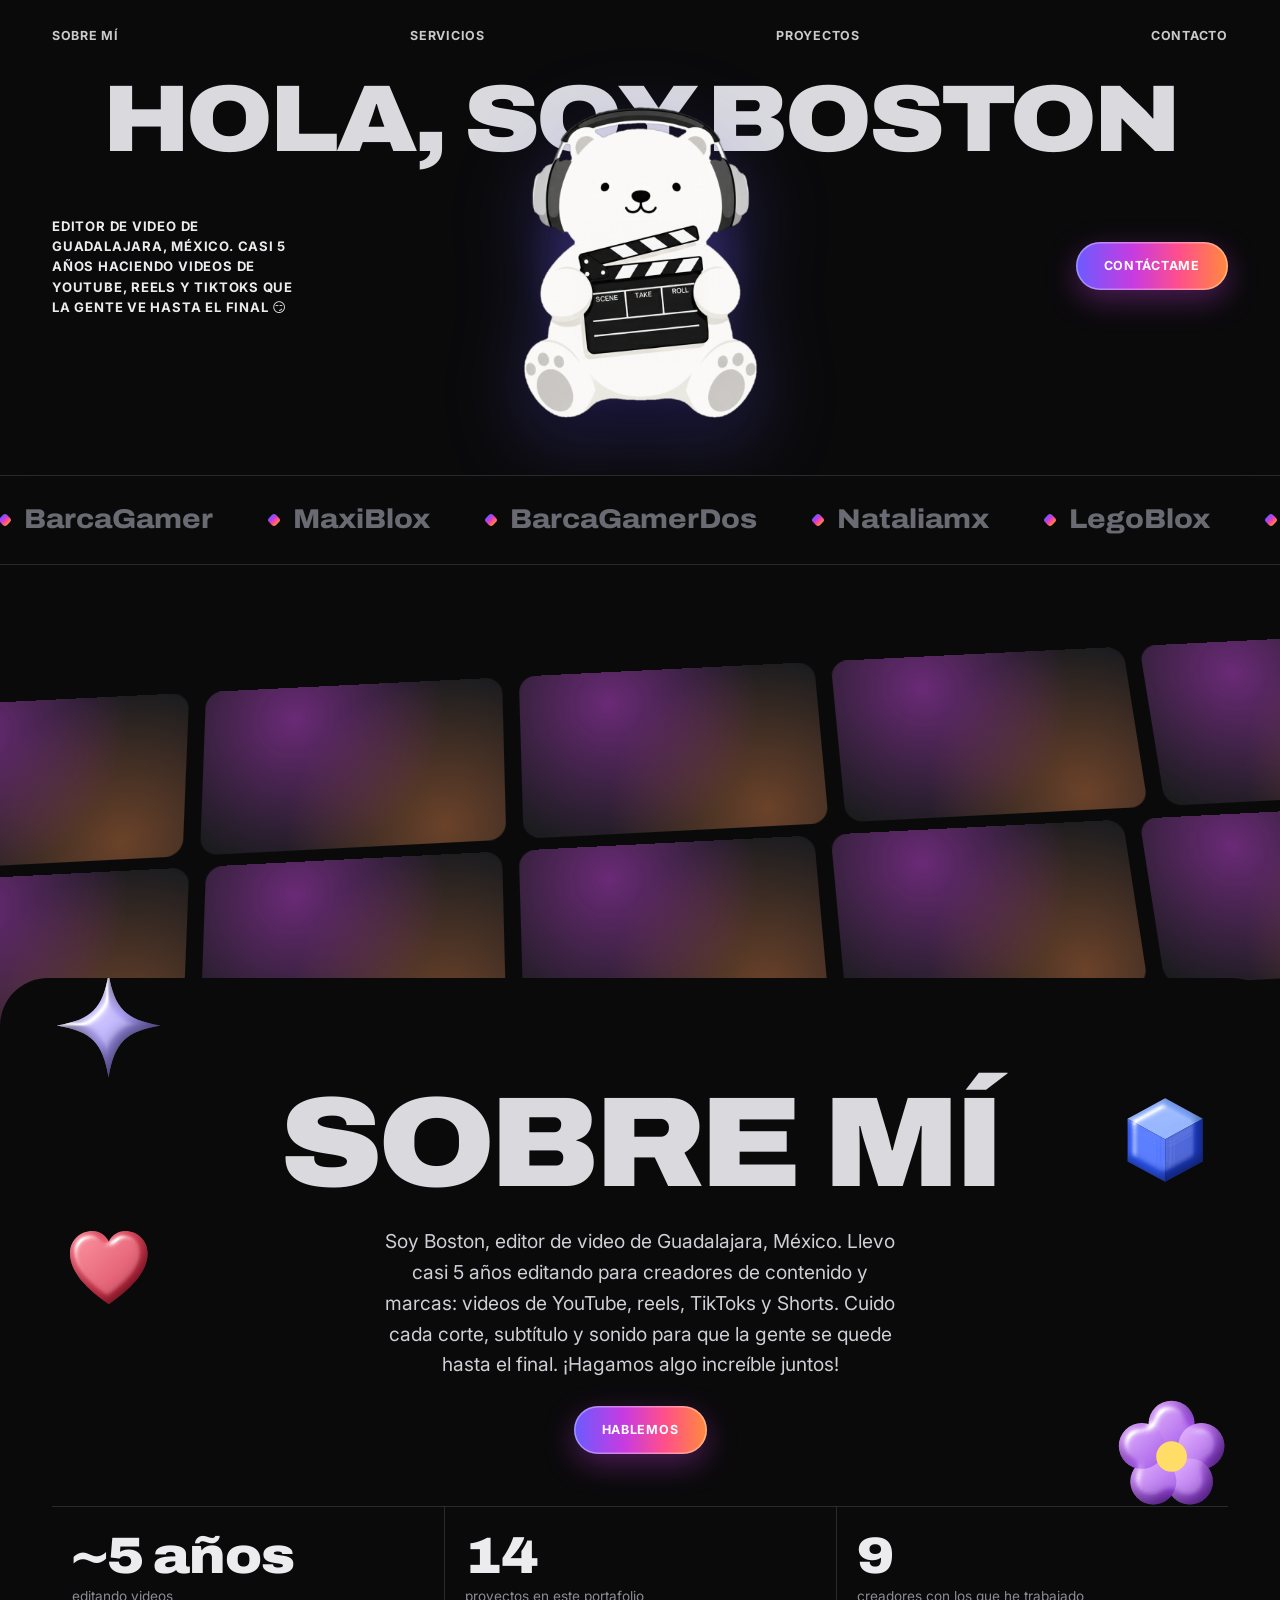
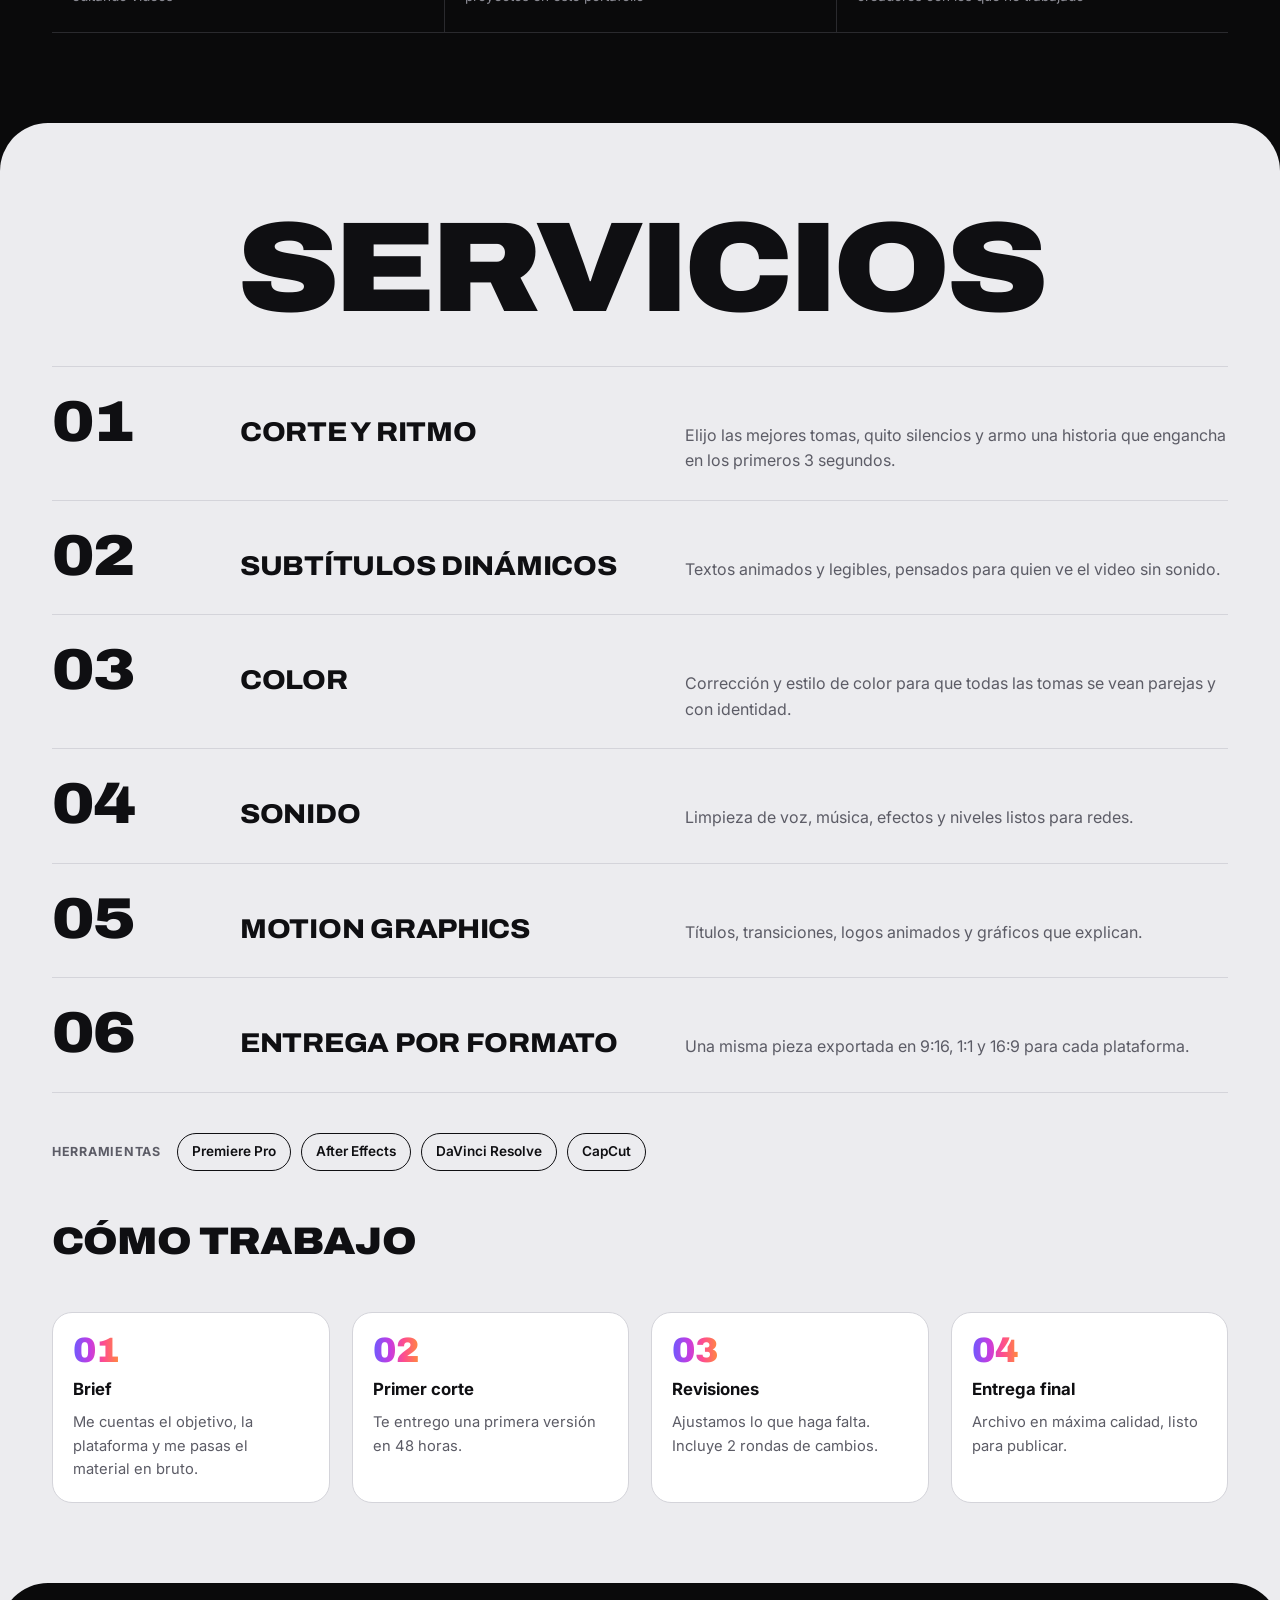
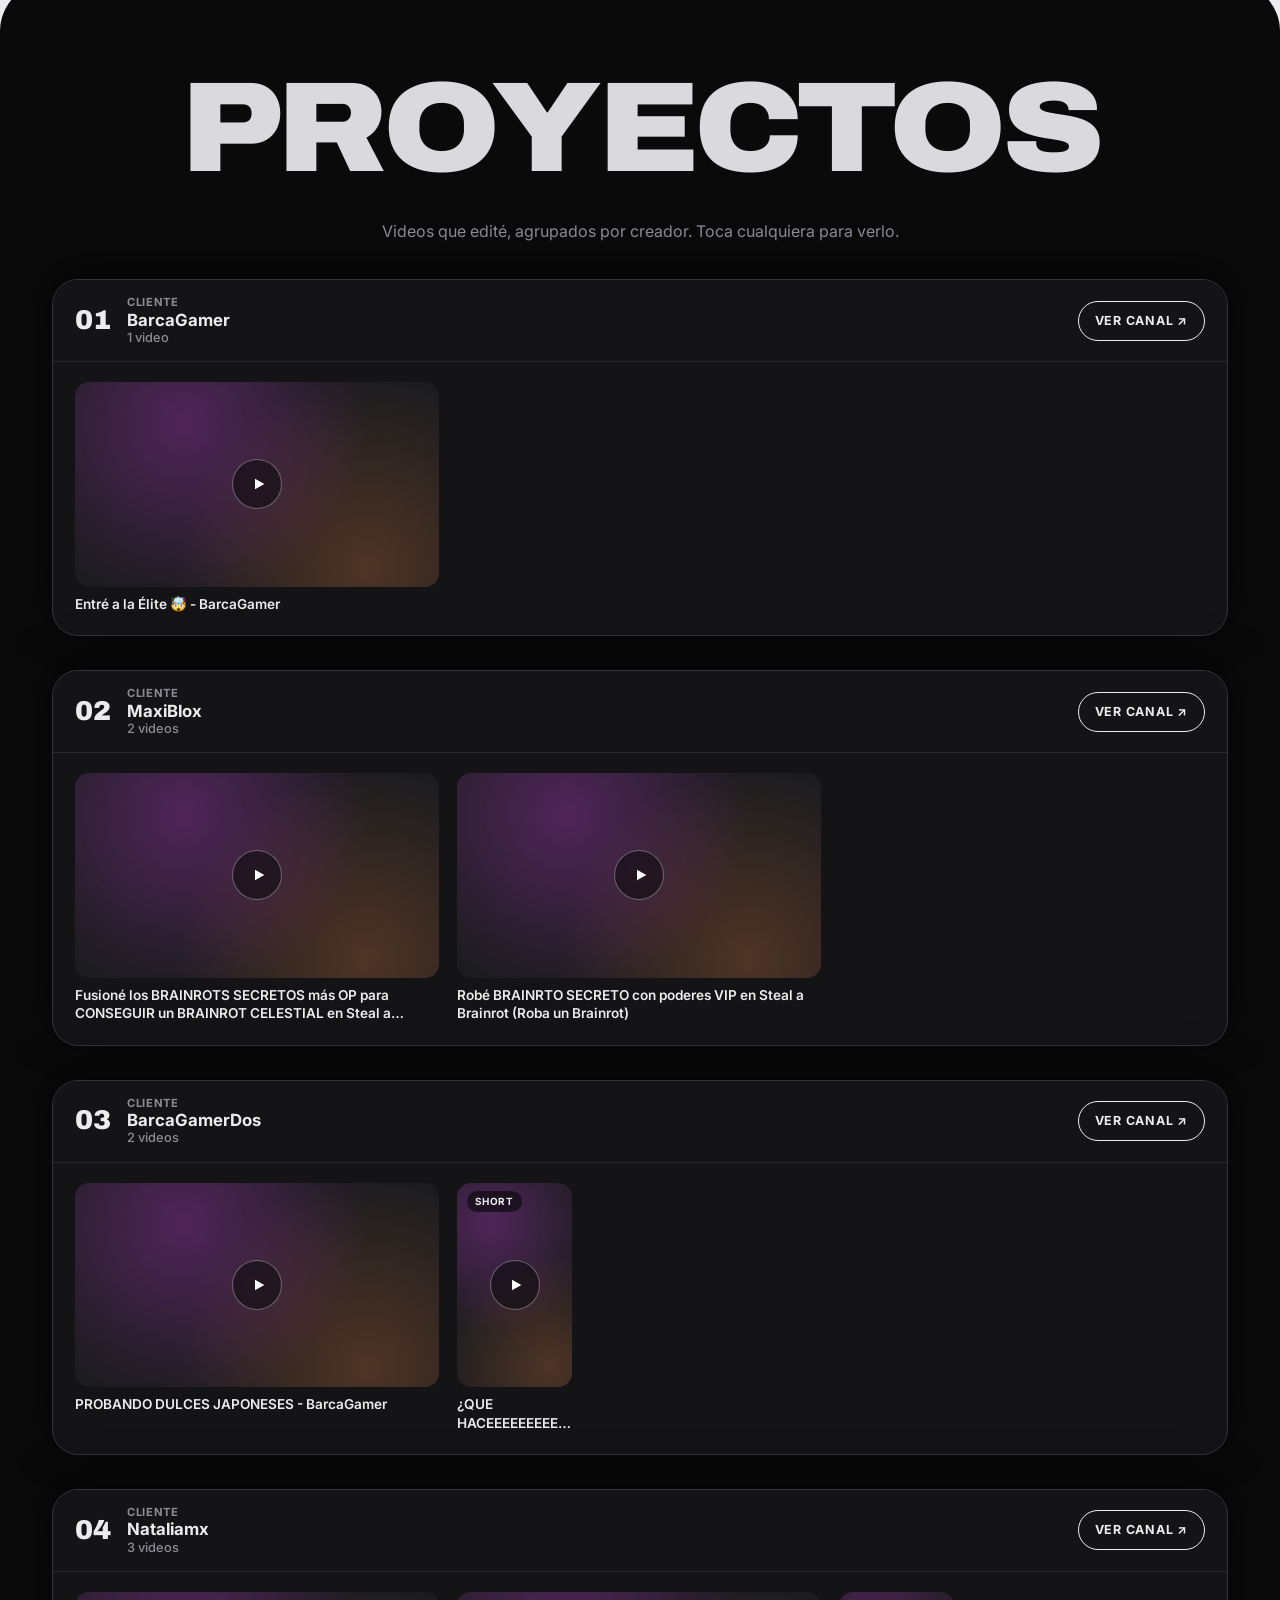
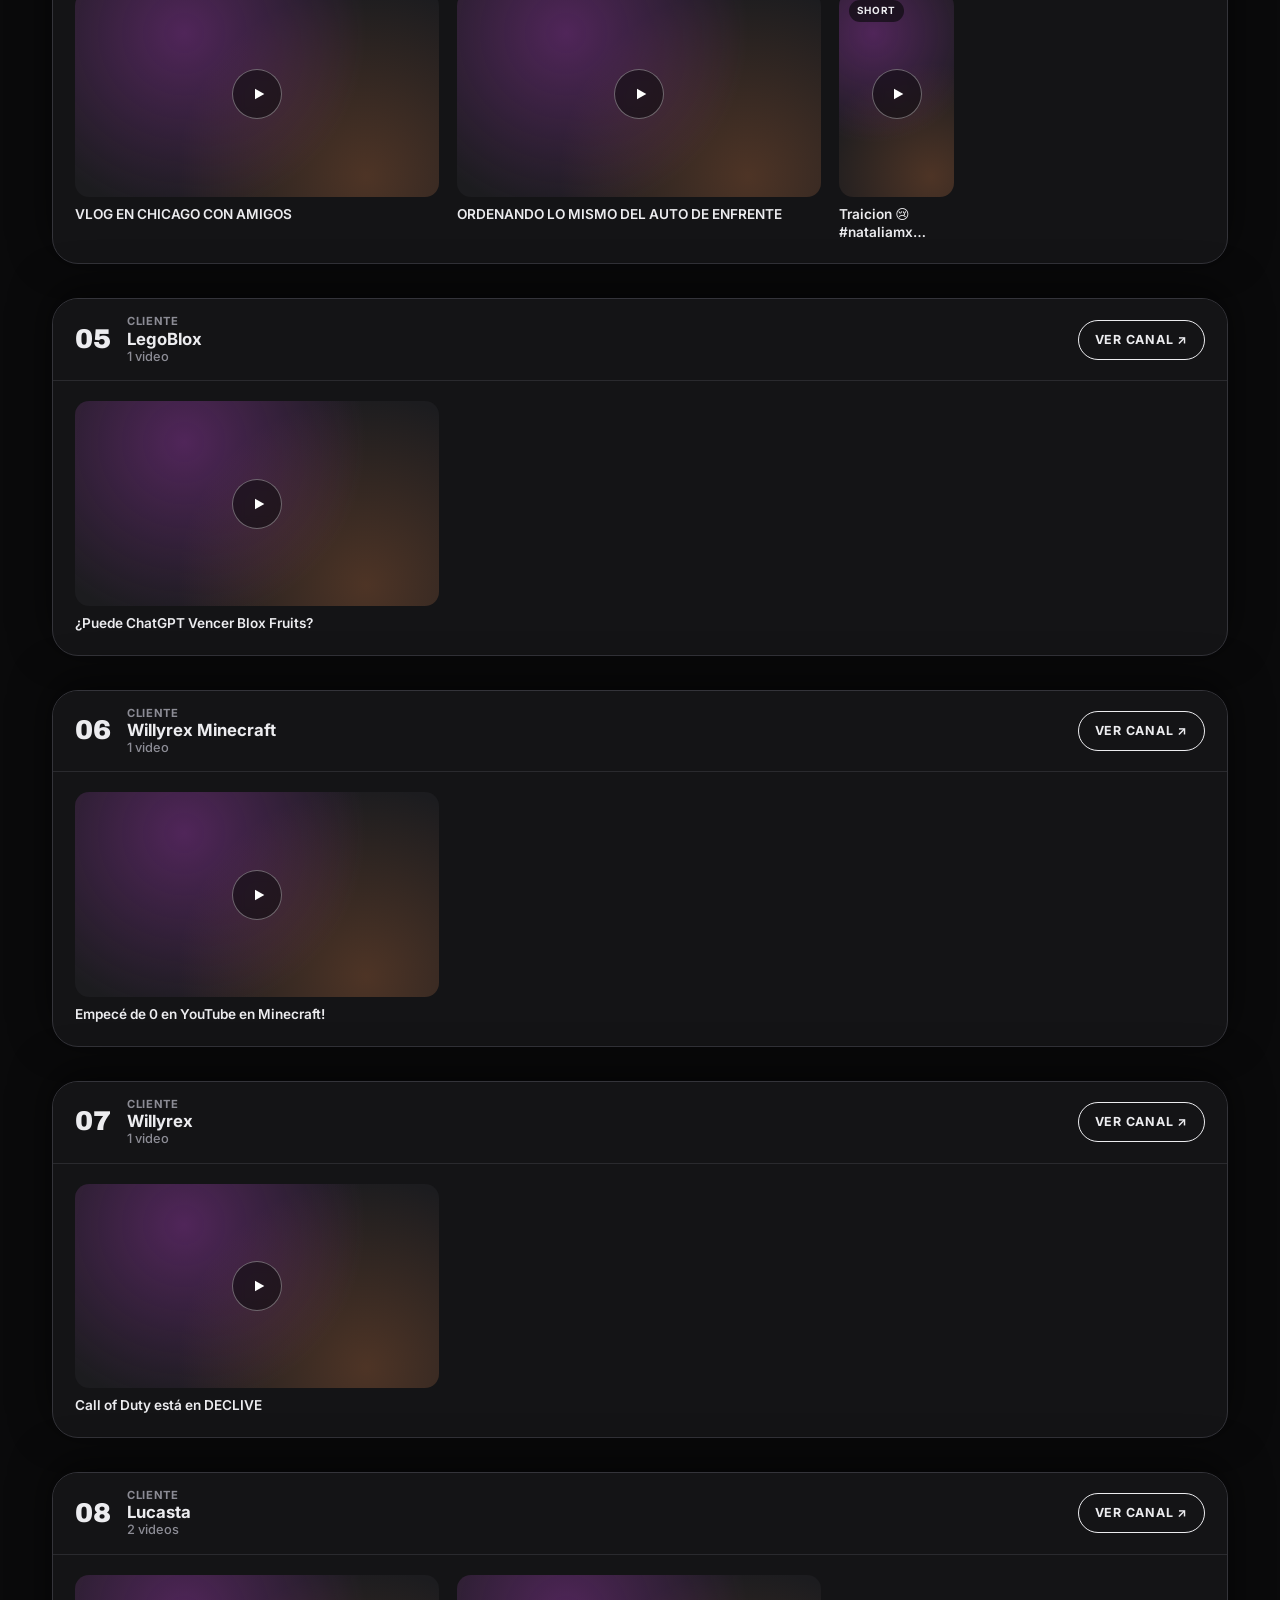
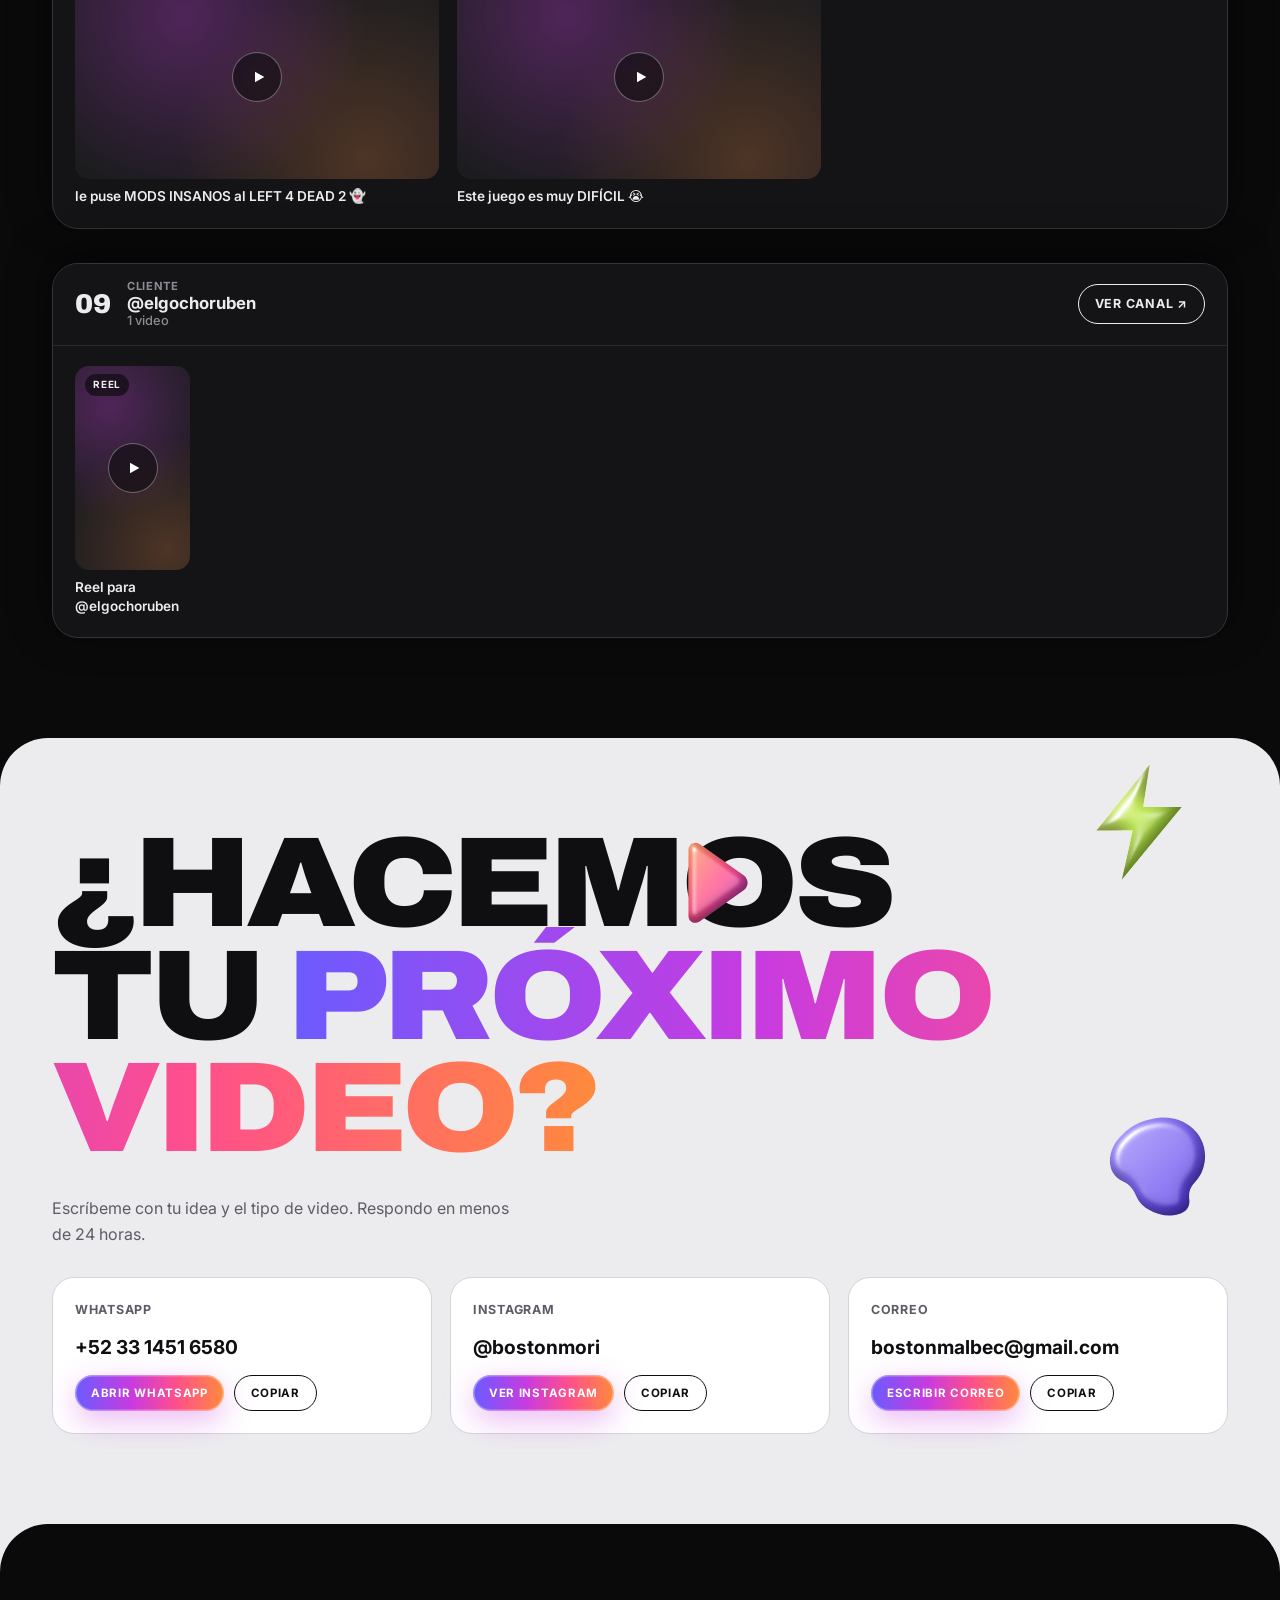
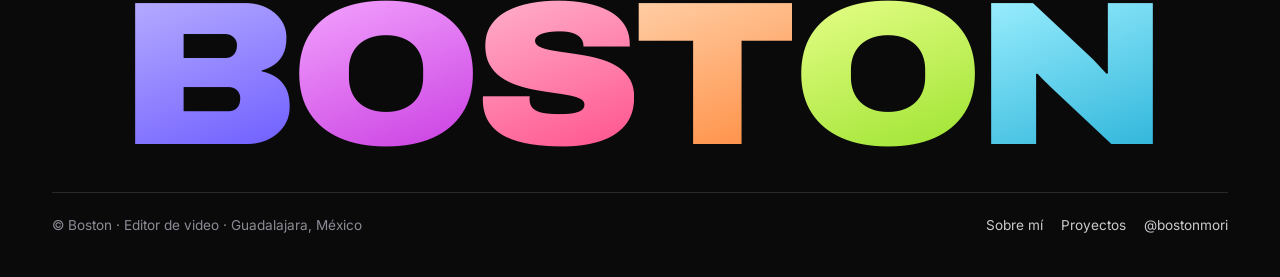
==== commit 941c37fc: "Rediseño con el oso editor y las animaciones de la referencia Secciones que suben como tarjetas, fra" ====
--- a/index.html
+++ b/index.html
@@ -9,17 +9,17 @@
 <meta property="og:description" content="Casi 5 años editando videos para creadores de contenido y marcas. Mira mis proyectos.">
 <meta property="og:type" content="website">
 <meta property="og:url" content="https://bostonmalbec-tech.github.io/">
-<meta property="og:image" content="https://bostonmalbec-tech.github.io/og-image.png?v=3">
+<meta property="og:image" content="https://bostonmalbec-tech.github.io/og-image.png?v=5">
 <meta property="og:image:width" content="1200">
 <meta property="og:image:height" content="630">
 <meta property="og:image:alt" content="Hola, soy Boston. Editor de video.">
 <meta name="twitter:card" content="summary_large_image">
-<meta name="twitter:image" content="https://bostonmalbec-tech.github.io/og-image.png?v=3">
+<meta name="twitter:image" content="https://bostonmalbec-tech.github.io/og-image.png?v=5">
 <link rel="preconnect" href="https://fonts.googleapis.com">
 <link rel="preconnect" href="https://fonts.gstatic.com" crossorigin>
 <link rel="stylesheet" href="https://fonts.googleapis.com/css2?family=Archivo:wdth,wght@100..125,500..900&family=Inter:wght@400;500;600;700&display=swap">
 <style>
-/* Layout: negro minimalista. Un título gigante a todo lo ancho con un objeto 3D encimado al centro, menú repartido arriba y un solo acento de degradado (morado → rosa → naranja) para lo que se toca. Un solo tema oscuro, a propósito. */
+/* Layout: negro minimalista con secciones que suben como tarjetas redondeadas (oscuro → claro → oscuro → claro), un oso editor 3D al centro del inicio, galerías que se deslizan, objetos 3D inflados que flotan y proyectos que se apilan al bajar. */
 :root {
   --bg: #0A0A0B;
   --surface: #141416;
@@ -27,6 +27,12 @@
   --line: #2A2A2E;
   --fg: #ECECEF;
   --muted: #8C8C95;
+  --dim: #3A3A41;
+  --light: #ECECEF;
+  --light-2: #FFFFFF;
+  --light-line: #D4D4DA;
+  --ink: #0F0F12;
+  --ink-muted: #5C5C66;
   --violet: #6B5BFF;
   --magenta: #C83BE0;
   --pink: #FF4F8B;
@@ -35,365 +41,283 @@
   --font-display: "Archivo", "Arial Black", "Helvetica Neue", sans-serif;
   --font-body: "Inter", system-ui, -apple-system, "Segoe UI", sans-serif;
   --wrap: 76rem;
+  --round: clamp(28px, 4vw, 48px);
   color-scheme: dark;
 }
 
 * { box-sizing: border-box; }
-html { -webkit-text-size-adjust: 100%; background: var(--bg); scroll-behavior: smooth; }
-@media (prefers-reduced-motion: reduce) { html { scroll-behavior: auto; } }
-body {
-  margin: 0; min-height: 100vh; color: var(--fg); background: var(--bg);
-  font-family: var(--font-body); font-size: 1rem; line-height: 1.6;
-  background-image: radial-gradient(ellipse 70% 45% at 50% 0%, rgba(236,236,239,.09), transparent 70%);
-  background-repeat: no-repeat;
-}
+html { -webkit-text-size-adjust: 100%; background: var(--bg); }
+body { margin: 0; min-height: 100vh; color: var(--fg); background: var(--bg); font-family: var(--font-body); font-size: 1rem; line-height: 1.6; overflow-x: clip; }
 img, iframe, svg { max-width: 100%; }
 [hidden] { display: none !important; }
 a { color: inherit; }
 :focus-visible { outline: 2px solid var(--pink); outline-offset: 3px; border-radius: 6px; }
 h1, h2, h3 { margin: 0; text-wrap: balance; }
 p { margin: 0; }
-
-.wrap {
-  max-width: var(--wrap); margin-inline: auto; position: relative;
-  padding-left: max(20px, env(safe-area-inset-left, 0px));
-  padding-right: max(20px, env(safe-area-inset-right, 0px));
-}
+.wrap { max-width: var(--wrap); margin-inline: auto; position: relative; padding-left: max(20px, env(safe-area-inset-left, 0px)); padding-right: max(20px, env(safe-area-inset-right, 0px)); }
 .upper { text-transform: uppercase; letter-spacing: .06em; font-weight: 700; font-size: .78rem; }
-
-/* Menú repartido */
+.big { font-family: var(--font-display); font-weight: 900; font-stretch: 112%; letter-spacing: -.035em; line-height: .88; }
+.btn-grad { display: inline-flex; align-items: center; gap: 10px; padding: 14px 28px; border-radius: 999px; background: var(--grad); color: #fff; text-decoration: none; border: 0; cursor: pointer; font-family: var(--font-body); box-shadow: 0 10px 30px rgba(200,59,224,.35), inset 0 0 0 1.5px rgba(255,255,255,.35); }
+.btn-grad:hover { filter: brightness(1.08); }
+.btn-line { display: inline-flex; align-items: center; gap: 8px; padding: 9px 16px; border-radius: 999px; border: 1.5px solid currentColor; text-decoration: none; background: transparent; color: inherit; cursor: pointer; font-family: var(--font-body); }
+.btn-line:hover { background: var(--fg); color: var(--bg); border-color: var(--fg); }
+
+/* Secciones que suben como tarjetas */
+.panel { position: relative; border-radius: var(--round) var(--round) 0 0; margin-top: calc(var(--round) * -1); }
+.panel.light { background: var(--light); color: var(--ink); color-scheme: light; }
+.panel.dark { background: var(--bg); }
+.panel.z1 { z-index: 1; } .panel.z2 { z-index: 2; } .panel.z3 { z-index: 3; } .panel.z4 { z-index: 4; }
+
+/* Objetos 3D inflados */
+.obj { position: absolute; width: var(--s, 90px); height: var(--s, 90px); pointer-events: none; z-index: 1; }
+@media (max-width: 640px) { .obj { --s: 58px !important; opacity: .9; } }
+.obj svg { width: 100%; height: 100%; overflow: visible; }
+
+/* Menú */
 header .wrap { padding-block: 26px; }
 nav { display: flex; justify-content: space-between; gap: 10px 18px; flex-wrap: wrap; }
-nav a { text-decoration: none; color: var(--fg); opacity: .85; }
-nav a:hover { opacity: 1; background: var(--grad); -webkit-background-clip: text; background-clip: text; color: transparent; }
-
-/* Hero */
-.hero .wrap { padding-block: 8px 72px; display: grid; }
-.hero h1 {
-  font-family: var(--font-display); font-weight: 900; font-stretch: 112%;
-  font-size: clamp(3.2rem, 7.4vw, 7.8rem); line-height: .86; letter-spacing: -.035em;
-  color: #D9D9DE; text-align: center;
-}
+nav a { text-decoration: none; opacity: .85; }
+nav a:hover { opacity: 1; }
+
+/* Inicio */
+.hero { position: relative; z-index: 0; }
+.hero .wrap { padding-block: 6px calc(var(--round) + 40px); display: grid; }
+.hero h1 { font-size: clamp(3.2rem, 7.4vw, 7.8rem); color: #D9D9DE; text-align: center; }
 @media (max-width: 640px) { .hero h1 { font-size: clamp(3.4rem, 19vw, 6rem); } }
-.stage { display: grid; grid-template-columns: minmax(0, 1fr) minmax(0, 1.1fr) minmax(0, 1fr); align-items: center; gap: 20px; margin-top: clamp(-44px, -3.2vw, -16px); }
-@media (max-width: 760px) { .stage { grid-template-columns: 1fr; margin-top: -10px; } .stage .orb-wrap { order: -1; } .stage .cta { justify-self: start; } }
+.stage { display: grid; grid-template-columns: minmax(0, 1fr) minmax(0, 1.1fr) minmax(0, 1fr); align-items: center; gap: 20px; margin-top: clamp(-70px, -5vw, -24px); }
+@media (max-width: 760px) { .stage { grid-template-columns: 1fr; margin-top: -6px; } .stage .mascot-wrap { order: -1; } .stage .cta { justify-self: start; } }
 .intro { max-width: 27ch; font-size: .82rem; line-height: 1.55; }
 .cta { justify-self: end; }
-.btn-grad {
-  display: inline-flex; align-items: center; gap: 10px; padding: 14px 28px; border-radius: 999px;
-  background: var(--grad); color: #fff; text-decoration: none; border: 0; cursor: pointer;
-  font-family: var(--font-body); box-shadow: 0 10px 30px rgba(200,59,224,.35), inset 0 0 0 1.5px rgba(255,255,255,.35);
-}
-.btn-grad:hover { filter: brightness(1.08); transform: translateY(-1px); }
-.btn-ghost { display: inline-flex; align-items: center; gap: 8px; padding: 12px 22px; border-radius: 999px; border: 1.5px solid var(--line); color: var(--fg); text-decoration: none; background: transparent; cursor: pointer; font-family: var(--font-body); }
-.btn-ghost:hover { border-color: var(--fg); }
-
-/* Objeto 3D: botón de play brillante */
-.orb-wrap { position: relative; justify-self: center; width: min(78%, 340px); aspect-ratio: 1; }
-.hero { overflow-x: clip; }
-.orb-wrap::after { content: ""; position: absolute; left: 18%; right: 18%; bottom: 2%; height: 9%; border-radius: 50%; background: rgba(0,0,0,.75); filter: blur(14px); }
-.orb {
-  position: absolute; inset: 8%; border-radius: 50%; z-index: 1; padding: 6px;
-  background: var(--grad);
-  box-shadow: 0 30px 70px rgba(200,59,224,.35), 0 0 0 10px rgba(10,10,11,.6);
-}
-.orb img { display: block; width: 100%; height: 100%; border-radius: 50%; object-fit: cover; object-position: 50% 35%; background: var(--surface-2); }
-.orb .badge { position: absolute; right: 2%; bottom: 6%; width: 24%; aspect-ratio: 1; border-radius: 50%; background: var(--grad); border: 5px solid var(--bg); display: grid; place-items: center; box-shadow: 0 10px 24px rgba(0,0,0,.45); }
-.orb .badge svg { width: 42%; height: 42%; margin-left: 8%; }
-.ring { position: absolute; inset: 0; border-radius: 50%; border: 1.5px solid rgba(236,236,239,.14); z-index: 0; }
-.ring.r2 { inset: -9%; border-style: dashed; border-color: rgba(236,236,239,.1); }
-.chip3d { position: absolute; z-index: 2; padding: 6px 12px; border-radius: 999px; background: rgba(28,28,31,.9); border: 1px solid var(--line); font-size: .7rem; font-weight: 700; letter-spacing: .06em; text-transform: uppercase; white-space: nowrap; box-shadow: 0 8px 20px rgba(0,0,0,.4); }
-.chip3d.c1 { top: 6%; left: -4%; } .chip3d.c2 { top: 16%; right: -16%; } .chip3d.c3 { bottom: 8%; left: 2%; }
-.chip3d i { display: inline-block; width: 7px; height: 7px; border-radius: 50%; background: var(--grad); margin-right: 7px; vertical-align: 1px; }
-@media (max-width: 420px) { .chip3d.c2 { right: -8%; } }
-/* Foto animada: entra con pop, flota, gira en 3D hacia el cursor y hace parallax al bajar */
-@property --rx { syntax: "<angle>"; inherits: true; initial-value: 0deg; }
-@property --ry { syntax: "<angle>"; inherits: true; initial-value: 0deg; }
-.orb-wrap { perspective: 900px; }
-.orb { transform: rotateX(var(--rx)) rotateY(var(--ry)); transform-style: preserve-3d; will-change: transform; }
-.orb img { transform: translate(calc(var(--ry) / 1deg * .35px), calc(var(--rx) / 1deg * -.35px)) scale(1.1); }
-.orb .shine { position: absolute; inset: 6px; border-radius: 50%; pointer-events: none; mix-blend-mode: soft-light;
-  background: radial-gradient(circle at calc(50% + var(--ry) / 1deg * 2.2%) calc(40% - var(--rx) / 1deg * 2.2%), rgba(255,255,255,.75), transparent 45%); }
-.orb .badge { transform: translateZ(40px); }
-.hero h1, .orb-wrap, .chip3d { will-change: transform, opacity, filter; }
-@media (prefers-reduced-motion: no-preference) {
-  .orb-wrap { animation: pop .9s cubic-bezier(.2, 1.4, .4, 1) both; }
-  .orb { animation: bob 6s ease-in-out infinite, sway 7s ease-in-out infinite; }
-  .orb.tracking { animation: bob 6s ease-in-out infinite; transition: --rx .35s ease-out, --ry .35s ease-out; }
-  .ring.r2 { animation: turn 40s linear infinite; }
-  .chip3d { animation: chipin .7s ease-out both; }
-  .chip3d.c1 { animation-delay: .35s; } .chip3d.c2 { animation-delay: .5s; } .chip3d.c3 { animation-delay: .65s; }
-  @keyframes pop { from { opacity: 0; scale: .55; } 70% { opacity: 1; scale: 1.06; } to { opacity: 1; scale: 1; } }
-  @keyframes bob { 0%, 100% { translate: 0 0; } 50% { translate: 0 -12px; } }
-  @keyframes sway { 0%, 100% { --ry: -12deg; --rx: 4deg; } 50% { --ry: 12deg; --rx: -4deg; } }
-  @keyframes turn { to { transform: rotate(360deg); } }
-  @keyframes chipin { from { opacity: 0; translate: 0 14px; } to { opacity: 1; translate: 0 0; } }
-}
-
-/* Títulos que se rellenan al aparecer */
-@media (prefers-reduced-motion: no-preference) {
-  .reveal-on .sec-head h2 { color: transparent; -webkit-text-stroke: 1.5px #6A6A73; transition: color .9s ease, -webkit-text-stroke-color .9s ease, translate .9s ease; translate: 0 18px; }
-  .reveal-on .sec-head h2.in { color: #D9D9DE; -webkit-text-stroke-color: transparent; translate: 0 0; }
-}
-
-/* Números */
-.stats { display: grid; grid-template-columns: repeat(3, minmax(0, 1fr)); border-top: 1px solid var(--line); border-bottom: 1px solid var(--line); }
-.stat { padding: 26px 20px; display: grid; gap: 4px; min-width: 0; }
+.mascot-wrap { position: relative; justify-self: center; width: min(82%, 380px); aspect-ratio: 1; perspective: 900px; }
+.mascot-wrap::after { content: ""; position: absolute; left: 22%; right: 22%; bottom: 3%; height: 8%; border-radius: 50%; background: rgba(0,0,0,.85); filter: blur(14px); z-index: 0; }
+.mascot { position: relative; z-index: 1; width: 100%; height: 100%; object-fit: contain; transform: rotateX(var(--rx)) rotateY(var(--ry)); filter: drop-shadow(0 24px 40px rgba(107,91,255,.28)); }
+.glow { position: absolute; inset: 14%; border-radius: 50%; background: radial-gradient(circle, rgba(200,59,224,.35), rgba(107,91,255,.15) 45%, transparent 70%); filter: blur(10px); z-index: 0; }
+
+/* Franja de clientes */
+.logos { border-top: 1px solid var(--line); border-bottom: 1px solid var(--line); overflow: hidden; padding-block: 22px; }
+.marquee { display: flex; width: max-content; gap: 56px; }
+.marquee span { font-family: var(--font-display); font-weight: 800; font-stretch: 110%; font-size: clamp(1.2rem, 2.4vw, 1.7rem); color: #6A6A73; white-space: nowrap; display: inline-flex; align-items: center; gap: 14px; }
+.marquee span::before { content: ""; width: 10px; height: 10px; border-radius: 3px; background: var(--grad); transform: rotate(45deg); }
+
+/* Galería que se desliza */
+.gallery { padding-block: 34px calc(var(--round) + 46px); display: grid; gap: 16px; overflow: hidden; perspective: 1200px; }
+.g-row { display: flex; width: max-content; gap: 16px; }
+.g-tile { width: clamp(200px, 22vw, 300px); aspect-ratio: 16 / 9; border-radius: 16px; overflow: hidden; flex: none; background: var(--surface-2); background-image: radial-gradient(circle at 30% 20%, rgba(200,59,224,.45), transparent 60%), radial-gradient(circle at 80% 90%, rgba(255,138,61,.35), transparent 55%); }
+.g-tile img { width: 100%; height: 100%; object-fit: cover; display: block; }
+.g-tilt { transform: rotateX(14deg) rotateZ(-3deg) scale(1.05); transform-origin: center; }
+
+/* Sobre mí */
+.about { overflow: hidden; }
+.about .wrap { padding-block: 110px calc(var(--round) + 90px); display: grid; justify-items: center; text-align: center; gap: 26px; }
+.about h2 { font-size: clamp(3rem, 10vw, 8.5rem); }
+.about p.lead { max-width: 44ch; font-size: clamp(1rem, 1.6vw, 1.2rem); color: #CFCFD6; }
+.stats { width: 100%; display: grid; grid-template-columns: repeat(3, minmax(0, 1fr)); border-top: 1px solid var(--line); border-bottom: 1px solid var(--line); margin-top: 26px; text-align: left; }
+.stat { padding: 24px 20px; display: grid; gap: 4px; min-width: 0; }
 .stat + .stat { border-left: 1px solid var(--line); }
 .stat b { font-family: var(--font-display); font-weight: 900; font-stretch: 110%; font-size: clamp(2rem, 5vw, 3.2rem); line-height: 1; letter-spacing: -.02em; font-variant-numeric: tabular-nums; }
 .stat span { color: var(--muted); font-size: .85rem; }
 @media (max-width: 560px) { .stats { grid-template-columns: 1fr; } .stat + .stat { border-left: 0; border-top: 1px solid var(--line); } }
 
-/* Secciones */
-section.block .wrap { padding-block: 80px; display: grid; gap: 32px; }
-.sec-head { display: flex; justify-content: space-between; align-items: end; gap: 16px 32px; flex-wrap: wrap; }
-.sec-head h2 { font-family: var(--font-display); font-weight: 900; font-stretch: 112%; font-size: clamp(2.4rem, 7vw, 5rem); line-height: .9; letter-spacing: -.03em; color: #D9D9DE; }
-.sec-head p { color: var(--muted); max-width: 40ch; font-size: .95rem; }
-.group { display: flex; align-items: center; gap: 12px; }
-.group .n { font-family: var(--font-display); font-weight: 900; font-size: 1rem; padding: 3px 10px; border-radius: 999px; background: var(--surface-2); border: 1px solid var(--line); font-variant-numeric: tabular-nums; }
-
-/* Tarjetas de video */
-.grid-h { display: grid; grid-template-columns: repeat(3, minmax(0, 1fr)); gap: 22px; }
-.grid-v { display: grid; grid-template-columns: repeat(4, minmax(0, 1fr)); gap: 22px; }
-@media (max-width: 980px) { .grid-h { grid-template-columns: repeat(2, minmax(0, 1fr)); } }
-@media (max-width: 860px) { .grid-v { grid-template-columns: repeat(2, minmax(0, 1fr)); } }
-@media (max-width: 600px) { .grid-h { grid-template-columns: 1fr; } }
-.card { display: grid; gap: 10px; align-content: start; min-width: 0; padding: 10px; border-radius: 22px; background: var(--surface); border: 1px solid var(--line); transition: border-color .25s, transform .25s; }
-.card:hover { border-color: #4A4A52; transform: translateY(-3px); }
-.card > div:nth-of-type(2) { display: grid; gap: 3px; padding: 4px 6px 0; }
-.frame { position: relative; overflow: hidden; max-width: 100%; border-radius: 14px; background: var(--surface-2); background-image: radial-gradient(circle at 30% 20%, rgba(200,59,224,.25), transparent 60%), radial-gradient(circle at 80% 90%, rgba(255,138,61,.18), transparent 55%); }
-.grid-v .frame { aspect-ratio: 9 / 16; }
-.grid-h .frame { aspect-ratio: 16 / 9; }
+/* Títulos que pasan de apagados a encendidos */
+.reveal-on [data-title] { color: var(--dim); filter: blur(6px); transition: color 1s ease, filter 1s ease; }
+.reveal-on .light [data-title] { color: #BDBDC4; }
+.reveal-on [data-title].in { color: #D9D9DE; filter: blur(0); }
+.reveal-on .light [data-title].in { color: var(--ink); }
+[data-title] { color: #D9D9DE; }
+.light [data-title] { color: var(--ink); }
+
+/* Servicios (sección clara) */
+.services .wrap { padding-block: 90px calc(var(--round) + 80px); display: grid; gap: 40px; }
+.services h2 { font-size: clamp(3rem, 10vw, 8.5rem); text-align: center; }
+.svc-list { list-style: none; margin: 0; padding: 0; border-top: 1.5px solid var(--light-line); }
+.svc-row { display: grid; grid-template-columns: minmax(80px, 160px) minmax(0, 1fr) minmax(0, 1.3fr); gap: 10px 28px; align-items: baseline; padding: 26px 0; border-bottom: 1.5px solid var(--light-line); }
+@media (max-width: 720px) { .svc-row { grid-template-columns: 70px minmax(0, 1fr); } .svc-row p { grid-column: 2; } }
+.svc-row .n { font-family: var(--font-display); font-weight: 900; font-stretch: 112%; font-size: clamp(2.2rem, 5vw, 3.6rem); line-height: 1; letter-spacing: -.03em; font-variant-numeric: tabular-nums; }
+.svc-row h3 { font-family: var(--font-display); font-weight: 800; font-stretch: 108%; font-size: clamp(1.2rem, 2.4vw, 1.7rem); letter-spacing: -.01em; text-transform: uppercase; }
+.svc-row p { color: var(--ink-muted); }
+.reveal-on .svc-row { opacity: .15; filter: blur(8px); translate: -40px 0; transition: opacity .8s ease, filter .8s ease, translate .8s ease; }
+.reveal-on .svc-row.in { opacity: 1; filter: blur(0); translate: 0 0; }
+.tools { display: flex; flex-wrap: wrap; gap: 10px; align-items: center; }
+.tools .k { color: var(--ink-muted); margin-right: 6px; }
+.tool { padding: 7px 14px; border-radius: 999px; border: 1.5px solid var(--ink); font-size: .85rem; font-weight: 600; }
+.steps { display: grid; grid-template-columns: repeat(4, minmax(0, 1fr)); gap: 22px; list-style: none; margin: 0; padding: 0; }
+@media (max-width: 860px) { .steps { grid-template-columns: repeat(2, minmax(0, 1fr)); } }
+@media (max-width: 460px) { .steps { grid-template-columns: 1fr; } }
+.steps li { display: grid; gap: 8px; align-content: start; min-width: 0; padding: 20px; border-radius: 20px; background: var(--light-2); border: 1px solid var(--light-line); }
+.steps .n { font-family: var(--font-display); font-weight: 900; font-size: 2.2rem; line-height: 1; background: var(--grad); -webkit-background-clip: text; background-clip: text; color: transparent; justify-self: start; }
+.steps h3 { font-weight: 700; font-size: 1.05rem; }
+.steps p { color: var(--ink-muted); font-size: .92rem; }
+.sub { font-family: var(--font-display); font-weight: 900; font-stretch: 110%; font-size: clamp(1.6rem, 3.4vw, 2.4rem); letter-spacing: -.02em; text-transform: uppercase; }
+
+/* Proyectos que se apilan */
+.projects .wrap { padding-block: 90px calc(var(--round) + 100px); display: grid; gap: 34px; }
+.projects h2 { font-size: clamp(3rem, 10vw, 8.5rem); text-align: center; }
+.projects .hint { text-align: center; color: var(--muted); }
+.stacks { display: grid; gap: 34px; }
+.stack { position: sticky; top: calc(84px + var(--i) * 22px); border-radius: 26px; background: var(--surface); border: 1px solid #34343A; box-shadow: 0 -10px 40px rgba(0,0,0,.55); overflow: hidden; transform-origin: center top; }
+.stack-head { display: grid; grid-template-columns: auto minmax(0, 1fr) auto; align-items: center; gap: 16px; padding: 16px 22px; border-bottom: 1px solid var(--line); background: var(--surface); }
+.stack-head .num { font-family: var(--font-display); font-weight: 900; font-size: 1.7rem; line-height: 1; font-variant-numeric: tabular-nums; }
+.stack-head .who { display: grid; line-height: 1.2; min-width: 0; }
+.stack-head .who .k { color: var(--muted); font-size: .7rem; }
+.stack-head h3 { font-size: 1.05rem; font-weight: 700; overflow-wrap: anywhere; }
+.stack-head .count { color: var(--muted); font-size: .8rem; font-weight: 500; text-transform: none; letter-spacing: 0; }
+.stack-body { --th: clamp(150px, 16vw, 210px); display: flex; gap: 18px; padding: 20px 22px 22px; overflow-x: auto; scrollbar-width: thin; }
+.vid { flex: none; display: grid; gap: 8px; align-content: start; }
+.vid.h { width: calc(var(--th) * 16 / 9); }
+.vid.v { width: calc(var(--th) * 9 / 16); }
+.vid figcaption { font-size: .85rem; font-weight: 600; line-height: 1.35; display: -webkit-box; -webkit-line-clamp: 2; -webkit-box-orient: vertical; overflow: hidden; }
+.vid figcaption a { text-decoration: none; }
+.vid figcaption a:hover { text-decoration: underline; }
+.vid figure, figure.vid { margin: 0; }
+.frame { position: relative; height: var(--th); overflow: hidden; border-radius: 14px; background: var(--surface-2); background-image: radial-gradient(circle at 30% 20%, rgba(200,59,224,.3), transparent 60%), radial-gradient(circle at 80% 90%, rgba(255,138,61,.22), transparent 55%); }
 .frame img.thumb { position: absolute; inset: 0; width: 100%; height: 100%; object-fit: cover; transition: transform .5s; }
-.card:hover .frame img.thumb { transform: scale(1.04); }
+.vid:hover .frame img.thumb { transform: scale(1.05); }
 .frame iframe { position: absolute; inset: 0; width: 100%; height: 100%; border: 0; }
 .frame[data-yt], .frame[data-ig] { cursor: pointer; }
 .frame .play { position: absolute; inset: 0; display: grid; place-items: center; }
-.frame .play span { width: 56px; height: 56px; border-radius: 50%; background: rgba(10,10,11,.55); backdrop-filter: blur(6px); -webkit-backdrop-filter: blur(6px); border: 1px solid rgba(255,255,255,.35); display: grid; place-items: center; transition: background .25s; }
-.card:hover .frame .play span { background: var(--grad); border-color: transparent; }
-.frame .play svg { width: 18px; height: 18px; fill: #fff; margin-left: 3px; }
-.frame .slot { position: absolute; left: 12px; top: 10px; z-index: 1; font-size: .7rem; font-weight: 700; letter-spacing: .08em; text-transform: uppercase; color: var(--fg); padding: 3px 9px; border-radius: 999px; background: rgba(10,10,11,.6); }
-.card h3 { font-weight: 600; font-size: 1rem; line-height: 1.35; }
-.card .client { font-size: .82rem; color: var(--muted); }
-.card .client a { color: var(--fg); text-decoration: none; font-weight: 600; }
-.card .client a:hover { text-decoration: underline; }
-.tags { display: flex; flex-wrap: wrap; gap: 6px; padding-inline: 6px; }
-.tag { font-size: .68rem; font-weight: 700; letter-spacing: .06em; text-transform: uppercase; padding: 3px 9px; border-radius: 999px; background: var(--surface-2); border: 1px solid var(--line); color: var(--muted); }
-.watch { padding: 0 6px 4px; font-size: .78rem; font-weight: 700; letter-spacing: .06em; text-transform: uppercase; text-decoration: none; color: var(--fg); justify-self: start; }
-.watch:hover { background: var(--grad); -webkit-background-clip: text; background-clip: text; color: transparent; }
-
-/* Clientes */
-.chips { display: flex; flex-wrap: wrap; gap: 14px 40px; align-items: baseline; }
-.chip { font-family: var(--font-display); font-weight: 800; font-stretch: 110%; font-size: clamp(1.4rem, 3.4vw, 2.3rem); letter-spacing: -.02em; color: #5D5D66; text-decoration: none; transition: color .2s; }
-.chip:hover { color: var(--fg); }
-
-/* Servicios */
-.services { display: grid; grid-template-columns: repeat(auto-fit, minmax(16rem, 1fr)); gap: 1px; background: var(--line); border: 1px solid var(--line); border-radius: 22px; overflow: hidden; }
-.svc { background: var(--bg); padding: 28px 24px; display: grid; gap: 10px; align-content: start; min-width: 0; }
-.svc h3 { font-family: var(--font-display); font-weight: 800; font-stretch: 108%; font-size: 1.35rem; letter-spacing: -.01em; }
-.svc p { color: var(--muted); font-size: .95rem; }
-.tools { display: flex; flex-wrap: wrap; gap: 10px; align-items: center; }
-.tools .k { color: var(--muted); margin-right: 6px; }
-.tool { padding: 7px 14px; border-radius: 999px; border: 1px solid var(--line); background: var(--surface); font-size: .85rem; font-weight: 600; }
-
-/* Proceso */
-.steps { display: grid; grid-template-columns: repeat(4, minmax(0, 1fr)); gap: 22px; list-style: none; margin: 0; padding: 0; }
-@media (max-width: 860px) { .steps { grid-template-columns: repeat(2, minmax(0, 1fr)); } }
-@media (max-width: 460px) { .steps { grid-template-columns: 1fr; } }
-.steps li { display: grid; gap: 10px; align-content: start; min-width: 0; padding-top: 18px; border-top: 1px solid var(--line); }
-.steps .n { font-family: var(--font-display); font-weight: 900; font-size: 2.6rem; line-height: 1; letter-spacing: -.03em; background: var(--grad); -webkit-background-clip: text; background-clip: text; color: transparent; font-variant-numeric: tabular-nums; justify-self: start; }
-.steps h3 { font-weight: 700; font-size: 1.1rem; }
-.steps p { color: var(--muted); font-size: .95rem; }
-
-/* Contacto */
-.contact-hero { display: grid; gap: 28px; }
-.contact-hero h2 { font-family: var(--font-display); font-weight: 900; font-stretch: 112%; font-size: clamp(2.6rem, 9vw, 7rem); line-height: .88; letter-spacing: -.035em; color: #D9D9DE; }
-.contact-hero h2 span { background: var(--grad); -webkit-background-clip: text; background-clip: text; color: transparent; }
-.contact { display: grid; grid-template-columns: repeat(auto-fit, minmax(16rem, 1fr)); gap: 18px; }
-.cbox { border-radius: 22px; background: var(--surface); border: 1px solid var(--line); padding: 22px; display: grid; gap: 12px; min-width: 0; align-content: start; }
-.cbox .k { color: var(--muted); }
-.cbox .v { font-size: 1.25rem; font-weight: 700; overflow-wrap: anywhere; user-select: all; }
+.frame .play span { width: 50px; height: 50px; border-radius: 50%; background: rgba(10,10,11,.55); backdrop-filter: blur(6px); -webkit-backdrop-filter: blur(6px); border: 1px solid rgba(255,255,255,.35); display: grid; place-items: center; transition: background .25s; }
+.vid:hover .frame .play span { background: var(--grad); border-color: transparent; }
+.frame .play svg { width: 16px; height: 16px; fill: #fff; margin-left: 3px; }
+.frame .badge { position: absolute; left: 10px; top: 8px; z-index: 1; font-size: .62rem; font-weight: 700; letter-spacing: .08em; text-transform: uppercase; padding: 3px 8px; border-radius: 999px; background: rgba(10,10,11,.65); }
+
+/* Contacto (sección clara) */
+.contact { overflow: hidden; }
+.contact .wrap { padding-block: 90px calc(var(--round) + 90px); display: grid; gap: 30px; }
+.contact h2 { font-size: clamp(3rem, 10vw, 8rem); max-width: 10ch; }
+.contact h2 span { background: var(--grad); -webkit-background-clip: text; background-clip: text; color: transparent; }
+.contact .lead { color: var(--ink-muted); max-width: 46ch; }
+.cards { display: grid; grid-template-columns: repeat(auto-fit, minmax(16rem, 1fr)); gap: 18px; }
+.cbox { border-radius: 22px; background: var(--light-2); border: 1px solid var(--light-line); padding: 22px; display: grid; gap: 12px; min-width: 0; align-content: start; }
+.cbox .k { color: var(--ink-muted); }
+.cbox .v { font-size: 1.2rem; font-weight: 700; overflow-wrap: anywhere; user-select: all; }
 .cbox .row { display: flex; gap: 10px; flex-wrap: wrap; }
-.cbox .btn-grad, .cbox .btn-ghost { padding: 9px 16px; font-size: .72rem; }
-
-footer .wrap { padding-block: 34px 44px; border-top: 1px solid var(--line); display: flex; justify-content: space-between; gap: 12px; flex-wrap: wrap; color: var(--muted); font-size: .85rem; }
-footer a { color: var(--fg); text-decoration: none; }
+.cbox .btn-grad, .cbox .btn-line { padding: 9px 16px; font-size: .72rem; }
+.cbox .btn-line:hover { background: var(--ink); color: var(--light-2); border-color: var(--ink); }
+
+/* Pie con el nombre gigante */
+footer .wrap { padding-block: 70px 40px; display: grid; gap: 34px; overflow: hidden; }
+.wordmark { font-family: var(--font-display); font-weight: 900; font-stretch: 115%; font-size: clamp(3.2rem, 16vw, 15rem); line-height: .8; letter-spacing: -.04em; display: flex; justify-content: center; flex-wrap: nowrap; }
+.wordmark span { display: inline-block; background-clip: text; -webkit-background-clip: text; color: transparent; }
+.wordmark span:nth-child(1) { background-image: linear-gradient(160deg, #B9AEFF, #6B5BFF); }
+.wordmark span:nth-child(2) { background-image: linear-gradient(160deg, #F4A6FF, #C83BE0); }
+.wordmark span:nth-child(3) { background-image: linear-gradient(160deg, #FFB3CC, #FF4F8B); }
+.wordmark span:nth-child(4) { background-image: linear-gradient(160deg, #FFD0A8, #FF8A3D); }
+.wordmark span:nth-child(5) { background-image: linear-gradient(160deg, #E8FF8A, #9BE22D); }
+.wordmark span:nth-child(6) { background-image: linear-gradient(160deg, #9EF0FF, #2BB3D9); }
+.foot { display: flex; justify-content: space-between; gap: 12px 24px; flex-wrap: wrap; color: var(--muted); font-size: .85rem; border-top: 1px solid var(--line); padding-top: 22px; }
+.foot nav { display: flex; gap: 18px; flex-wrap: wrap; }
+.foot a { text-decoration: none; color: var(--fg); }
+
+/* Movimiento */
+@property --rx { syntax: "<angle>"; inherits: true; initial-value: 0deg; }
+@property --ry { syntax: "<angle>"; inherits: true; initial-value: 0deg; }
+@media (prefers-reduced-motion: no-preference) {
+  .mascot-wrap { animation: pop .9s cubic-bezier(.2, 1.4, .4, 1) both; }
+  .mascot { animation: bob 5s ease-in-out infinite, sway 7s ease-in-out infinite; }
+  .mascot.tracking { animation: bob 5s ease-in-out infinite; transition: --rx .35s ease-out, --ry .35s ease-out; }
+  .marquee { animation: slide 32s linear infinite; }
+  .g-row { animation: slide 46s linear infinite; }
+  .g-row.rev { animation-direction: reverse; animation-duration: 52s; }
+  .obj svg { animation: float var(--d, 6s) ease-in-out infinite; }
+  @keyframes pop { from { opacity: 0; scale: .5; } 70% { opacity: 1; scale: 1.06; } to { opacity: 1; scale: 1; } }
+  @keyframes bob { 0%, 100% { translate: 0 0; } 50% { translate: 0 -14px; } }
+  @keyframes sway { 0%, 100% { --ry: -14deg; --rx: 3deg; } 50% { --ry: 14deg; --rx: -3deg; } }
+  @keyframes slide { to { transform: translateX(-50%); } }
+  @keyframes float { 0%, 100% { transform: translateY(0) rotate(0deg); } 50% { transform: translateY(-16px) rotate(8deg); } }
+}
 </style>
 </head>
 <body>
 
+<svg width="0" height="0" style="position:absolute" aria-hidden="true" focusable="false">
+  <defs>
+    <filter id="puff" x="-25%" y="-25%" width="150%" height="150%" color-interpolation-filters="sRGB">
+      <feGaussianBlur in="SourceAlpha" stdDeviation="5" result="blur"/>
+      <feSpecularLighting in="blur" surfaceScale="6" specularConstant="1" specularExponent="22" lighting-color="#ffffff" result="spec"><feDistantLight azimuth="225" elevation="48"/></feSpecularLighting>
+      <feComposite in="spec" in2="SourceAlpha" operator="in" result="specIn"/>
+      <feGaussianBlur in="SourceAlpha" stdDeviation="7" result="b2"/>
+      <feOffset in="b2" dx="-5" dy="-7" result="o2"/>
+      <feComposite in="SourceAlpha" in2="o2" operator="arithmetic" k2="1" k3="-1" result="rim"/>
+      <feFlood flood-color="#000" flood-opacity=".45"/>
+      <feComposite in2="rim" operator="in" result="shade"/>
+      <feMerge><feMergeNode in="SourceGraphic"/><feMergeNode in="shade"/><feMergeNode in="specIn"/></feMerge>
+    </filter>
+    <linearGradient id="gHeart" x1="0" y1="0" x2="1" y2="1"><stop offset="0" stop-color="#FF7A8A"/><stop offset="1" stop-color="#C8102E"/></linearGradient>
+    <linearGradient id="gStar" x1="0" y1="0" x2="1" y2="1"><stop offset="0" stop-color="#F1EEFF"/><stop offset=".5" stop-color="#B6A9FF"/><stop offset="1" stop-color="#6E5CE6"/></linearGradient>
+    <linearGradient id="gPetal" x1="0" y1="0" x2="1" y2="1"><stop offset="0" stop-color="#E0A6FF"/><stop offset="1" stop-color="#8A2BE2"/></linearGradient>
+    <linearGradient id="gBolt" x1="0" y1="0" x2="1" y2="1"><stop offset="0" stop-color="#F2FF8C"/><stop offset="1" stop-color="#8ED61F"/></linearGradient>
+    <linearGradient id="gBlob" x1="0" y1="0" x2="1" y2="1"><stop offset="0" stop-color="#A99BFF"/><stop offset="1" stop-color="#5132E8"/></linearGradient>
+    <linearGradient id="gPlay" x1="0" y1="0" x2="1" y2="1"><stop offset="0" stop-color="#FF9A62"/><stop offset=".5" stop-color="#FF4F8B"/><stop offset="1" stop-color="#C83BE0"/></linearGradient>
+  </defs>
+</svg>
+
 <header>
   <div class="wrap">
     <nav aria-label="Secciones" class="upper">
       <a href="#sobre-mi">Sobre mí</a>
-      <a href="#clientes">Clientes</a>
+      <a href="#servicios">Servicios</a>
       <a href="#proyectos">Proyectos</a>
       <a href="#contacto">Contacto</a>
     </nav>
   </div>
 </header>
 
-<section class="hero" id="sobre-mi">
-  <div class="wrap">
-    <h1>HOLA, SOY BOSTON</h1>
+<section class="hero">
+  <div class="wrap">
+    <h1 class="big">HOLA, SOY BOSTON</h1>
     <div class="stage">
       <p class="intro upper">Editor de video de Guadalajara, México. Casi 5 años haciendo videos de YouTube, reels y TikToks que la gente ve hasta el final 😏</p>
-      <div class="orb-wrap">
-        <div class="ring r2" aria-hidden="true"></div>
-        <div class="ring" aria-hidden="true"></div>
-        <div class="orb"><img src="img/boston.jpg" alt="Foto de Boston" width="720" height="720"><span class="shine" aria-hidden="true"></span><span class="badge"><svg viewBox="0 0 24 24"><path d="M6 3.5c0-.8.9-1.3 1.6-.9l13 8.1c.6.4.6 1.3 0 1.7l-13 8.1c-.7.4-1.6-.1-1.6-.9z" fill="#fff"/></svg></span></div>
-        <span class="chip3d c1" aria-hidden="true"><i></i>YouTube</span>
-        <span class="chip3d c2" aria-hidden="true"><i></i>Reels · TikTok</span>
-        <span class="chip3d c3" aria-hidden="true"><i></i>Shorts</span>
+      <div class="mascot-wrap">
+        <div class="glow" aria-hidden="true"></div>
+        <img class="mascot" src="img/oso.png" alt="Oso polar editor de video con audífonos y claqueta, la mascota de Boston" width="1080" height="1080">
       </div>
       <div class="cta"><a class="btn-grad upper" href="#contacto">Contáctame</a></div>
     </div>
   </div>
 </section>
 
-<div class="wrap">
-  <div class="stats">
-    <div class="stat"><b>~5 años</b><span>editando videos</span></div>
-    <div class="stat"><b>14</b><span>proyectos en este portafolio</span></div>
-    <div class="stat"><b>48 h</b><span>para tu primera versión</span></div>
-  </div>
-</div>
-
-<section class="block" id="proyectos">
-  <div class="wrap">
-    <div class="sec-head">
-      <h2>PROYECTOS</h2>
-      <p>Videos que edité para creadores de contenido. Toca cualquiera para verlo.</p>
-    </div>
-
-    <div class="group"><span class="upper">YouTube</span><span class="n">11</span></div>
-    <div class="grid-h">
-      <article class="card">
-        <div class="frame" data-yt="d-DEPvXgs9E" aria-label="Reproducir: Entré a la Élite 🤯 - BarcaGamer"><div class="play"><span><svg viewBox="0 0 24 24"><path d="M6 4l14 8-14 8z"/></svg></span></div></div>
-        <div><h3>Entré a la Élite 🤯 - BarcaGamer</h3><p class="client">para <a href="https://www.youtube.com/@BarcaGamer" target="_blank" rel="noopener">BarcaGamer</a> · YouTube</p></div>
-        <div class="tags"><span class="tag">Edición</span><span class="tag">Gaming</span></div>
-        <a class="watch" href="https://www.youtube.com/watch?v=d-DEPvXgs9E" target="_blank" rel="noopener">Ver en YouTube ↗</a>
-      </article>
-      <article class="card">
-        <div class="frame" data-yt="ytpF5BKilpY" aria-label="Reproducir: Fusioné los BRAINROTS SECRETOS más OP para CONSEGUIR un BRAINROT CELESTIAL en Steal a Brainrot"><div class="play"><span><svg viewBox="0 0 24 24"><path d="M6 4l14 8-14 8z"/></svg></span></div></div>
-        <div><h3>Fusioné los BRAINROTS SECRETOS más OP para CONSEGUIR un BRAINROT CELESTIAL en Steal a Brainrot</h3><p class="client">para <a href="https://www.youtube.com/@Maxiatico" target="_blank" rel="noopener">MaxiBlox</a> · YouTube</p></div>
-        <div class="tags"><span class="tag">Edición</span><span class="tag">Gaming</span></div>
-        <a class="watch" href="https://www.youtube.com/watch?v=ytpF5BKilpY" target="_blank" rel="noopener">Ver en YouTube ↗</a>
-      </article>
-      <article class="card">
-        <div class="frame" data-yt="Kc3zL-Zowqw" aria-label="Reproducir: PROBANDO DULCES JAPONESES - BarcaGamer"><div class="play"><span><svg viewBox="0 0 24 24"><path d="M6 4l14 8-14 8z"/></svg></span></div></div>
-        <div><h3>PROBANDO DULCES JAPONESES - BarcaGamer</h3><p class="client">para <a href="https://www.youtube.com/@barcagamerdos" target="_blank" rel="noopener">BarcaGamerDos</a> · YouTube</p></div>
-        <div class="tags"><span class="tag">Edición</span><span class="tag">Entretenimiento</span></div>
-        <a class="watch" href="https://www.youtube.com/watch?v=Kc3zL-Zowqw" target="_blank" rel="noopener">Ver en YouTube ↗</a>
-      </article>
-      <article class="card">
-        <div class="frame" data-yt="j0skTtmSMlg" aria-label="Reproducir: VLOG EN CHICAGO CON AMIGOS"><div class="play"><span><svg viewBox="0 0 24 24"><path d="M6 4l14 8-14 8z"/></svg></span></div></div>
-        <div><h3>VLOG EN CHICAGO CON AMIGOS</h3><p class="client">para <a href="https://www.youtube.com/@Nataliamx" target="_blank" rel="noopener">Nataliamx</a> · YouTube</p></div>
-        <div class="tags"><span class="tag">Edición</span><span class="tag">Vlog</span></div>
-        <a class="watch" href="https://www.youtube.com/watch?v=j0skTtmSMlg" target="_blank" rel="noopener">Ver en YouTube ↗</a>
-      </article>
-      <article class="card">
-        <div class="frame" data-yt="nGr4szRTmoQ" aria-label="Reproducir: ¿Puede ChatGPT Vencer Blox Fruits?"><div class="play"><span><svg viewBox="0 0 24 24"><path d="M6 4l14 8-14 8z"/></svg></span></div></div>
-        <div><h3>¿Puede ChatGPT Vencer Blox Fruits?</h3><p class="client">para <a href="https://www.youtube.com/@LegoBIox" target="_blank" rel="noopener">LegoBlox</a> · YouTube</p></div>
-        <div class="tags"><span class="tag">Edición</span><span class="tag">Gaming</span></div>
-        <a class="watch" href="https://www.youtube.com/watch?v=nGr4szRTmoQ" target="_blank" rel="noopener">Ver en YouTube ↗</a>
-      </article>
-      <article class="card">
-        <div class="frame" data-yt="A-xqYzVGrz4" aria-label="Reproducir: Empecé de 0 en YouTube en Minecraft!"><div class="play"><span><svg viewBox="0 0 24 24"><path d="M6 4l14 8-14 8z"/></svg></span></div></div>
-        <div><h3>Empecé de 0 en YouTube en Minecraft!</h3><p class="client">para <a href="https://www.youtube.com/@WillyrexMinecraft" target="_blank" rel="noopener">Willyrex Minecraft</a> · YouTube</p></div>
-        <div class="tags"><span class="tag">Edición</span><span class="tag">Gaming</span></div>
-        <a class="watch" href="https://www.youtube.com/watch?v=A-xqYzVGrz4" target="_blank" rel="noopener">Ver en YouTube ↗</a>
-      </article>
-      <article class="card">
-        <div class="frame" data-yt="4Egtk372__I" aria-label="Reproducir: Call of Duty está en DECLIVE"><div class="play"><span><svg viewBox="0 0 24 24"><path d="M6 4l14 8-14 8z"/></svg></span></div></div>
-        <div><h3>Call of Duty está en DECLIVE</h3><p class="client">para <a href="https://www.youtube.com/@Willyrex" target="_blank" rel="noopener">Willyrex</a> · YouTube</p></div>
-        <div class="tags"><span class="tag">Edición</span><span class="tag">Gaming</span></div>
-        <a class="watch" href="https://www.youtube.com/watch?v=4Egtk372__I" target="_blank" rel="noopener">Ver en YouTube ↗</a>
-      </article>
-      <article class="card">
-        <div class="frame" data-yt="8kd72yUW9RI" aria-label="Reproducir: Robé BRAINRTO SECRETO con poderes VIP en Steal a Brainrot (Roba un Brainrot)"><div class="play"><span><svg viewBox="0 0 24 24"><path d="M6 4l14 8-14 8z"/></svg></span></div></div>
-        <div><h3>Robé BRAINRTO SECRETO con poderes VIP en Steal a Brainrot (Roba un Brainrot)</h3><p class="client">para <a href="https://www.youtube.com/@Maxiatico" target="_blank" rel="noopener">MaxiBlox</a> · YouTube</p></div>
-        <div class="tags"><span class="tag">Edición</span><span class="tag">Gaming</span></div>
-        <a class="watch" href="https://www.youtube.com/watch?v=8kd72yUW9RI" target="_blank" rel="noopener">Ver en YouTube ↗</a>
-      </article>
-      <article class="card">
-        <div class="frame" data-yt="Y-Tqf6544JY" aria-label="Reproducir: ORDENANDO LO MISMO DEL AUTO DE ENFRENTE"><div class="play"><span><svg viewBox="0 0 24 24"><path d="M6 4l14 8-14 8z"/></svg></span></div></div>
-        <div><h3>ORDENANDO LO MISMO DEL AUTO DE ENFRENTE</h3><p class="client">para <a href="https://www.youtube.com/@Nataliamx" target="_blank" rel="noopener">Nataliamx</a> · YouTube</p></div>
-        <div class="tags"><span class="tag">Edición</span><span class="tag">Entretenimiento</span></div>
-        <a class="watch" href="https://www.youtube.com/watch?v=Y-Tqf6544JY" target="_blank" rel="noopener">Ver en YouTube ↗</a>
-      </article>
-      <article class="card">
-        <div class="frame" data-yt="ZYWvtWe6GGA" aria-label="Reproducir: le puse MODS INSANOS al LEFT 4 DEAD 2 👻"><div class="play"><span><svg viewBox="0 0 24 24"><path d="M6 4l14 8-14 8z"/></svg></span></div></div>
-        <div><h3>le puse MODS INSANOS al LEFT 4 DEAD 2 👻</h3><p class="client">para <a href="https://www.youtube.com/@LucastaYT" target="_blank" rel="noopener">Lucasta</a> · YouTube</p></div>
-        <div class="tags"><span class="tag">Edición</span><span class="tag">Gaming</span></div>
-        <a class="watch" href="https://www.youtube.com/watch?v=ZYWvtWe6GGA" target="_blank" rel="noopener">Ver en YouTube ↗</a>
-      </article>
-      <article class="card">
-        <div class="frame" data-yt="NzWVd0iwaLM" aria-label="Reproducir: Este juego es muy DIFÍCIL 😭"><div class="play"><span><svg viewBox="0 0 24 24"><path d="M6 4l14 8-14 8z"/></svg></span></div></div>
-        <div><h3>Este juego es muy DIFÍCIL 😭</h3><p class="client">para <a href="https://www.youtube.com/@LucastaYT" target="_blank" rel="noopener">Lucasta</a> · YouTube</p></div>
-        <div class="tags"><span class="tag">Edición</span><span class="tag">Gaming</span></div>
-        <a class="watch" href="https://www.youtube.com/watch?v=NzWVd0iwaLM" target="_blank" rel="noopener">Ver en YouTube ↗</a>
-      </article>
-    </div>
-
-    <div class="group"><span class="upper">Reels · TikTok · Shorts</span><span class="n">3</span></div>
-    <div class="grid-v">
-      <article class="card">
-        <div class="frame" data-yt="t2CfnLK9ZvA" aria-label="Reproducir: ¿QUE HACEEEEEEEEE? 🤐  #barcagamer #twitch #memesenespanol"><div class="play"><span><svg viewBox="0 0 24 24"><path d="M6 4l14 8-14 8z"/></svg></span></div></div>
-        <div><h3>¿QUE HACEEEEEEEEE? 🤐  #barcagamer #twitch #memesenespanol</h3><p class="client">para <a href="https://www.youtube.com/@barcagamerdos" target="_blank" rel="noopener">BarcaGamerDos</a> · YouTube Shorts</p></div>
-        <div class="tags"><span class="tag">Edición</span><span class="tag">Short</span></div>
-        <a class="watch" href="https://www.youtube.com/shorts/t2CfnLK9ZvA" target="_blank" rel="noopener">Ver en YouTube ↗</a>
-      </article>
-      <article class="card">
-        <div class="frame" data-yt="yppIO3SBbK0" aria-label="Reproducir: Traicion  😢 #nataliamx #pipepunk"><div class="play"><span><svg viewBox="0 0 24 24"><path d="M6 4l14 8-14 8z"/></svg></span></div></div>
-        <div><h3>Traicion  😢 #nataliamx #pipepunk</h3><p class="client">para <a href="https://www.youtube.com/@Nataliamx" target="_blank" rel="noopener">Nataliamx</a> · YouTube Shorts</p></div>
-        <div class="tags"><span class="tag">Edición</span><span class="tag">Short</span></div>
-        <a class="watch" href="https://www.youtube.com/shorts/yppIO3SBbK0" target="_blank" rel="noopener">Ver en YouTube ↗</a>
-      </article>
-      <article class="card">
-        <div class="frame" data-ig="DSqX7L0Ca7G" aria-label="Reproducir reel de @elgochoruben"><span class="slot">Reel</span><div class="play"><span><svg viewBox="0 0 24 24"><path d="M6 4l14 8-14 8z"/></svg></span></div></div>
-        <div><h3>Reel para @elgochoruben</h3><p class="client">para <a href="https://www.instagram.com/elgochoruben/" target="_blank" rel="noopener">@elgochoruben</a> · Instagram Reels</p></div>
-        <div class="tags"><span class="tag">Edición</span><span class="tag">Reel</span></div>
-        <a class="watch" href="https://www.instagram.com/reel/DSqX7L0Ca7G/" target="_blank" rel="noopener">Ver en Instagram ↗</a>
-      </article>
+<section class="panel dark z1" aria-label="Clientes y trabajos">
+  <div class="logos" aria-label="Creadores con los que he trabajado">
+    <div class="marquee"><span>BarcaGamer</span><span>MaxiBlox</span><span>BarcaGamerDos</span><span>Nataliamx</span><span>LegoBlox</span><span>Willyrex Minecraft</span><span>Willyrex</span><span>Lucasta</span><span>@elgochoruben</span><span aria-hidden="true">BarcaGamer</span><span aria-hidden="true">MaxiBlox</span><span aria-hidden="true">BarcaGamerDos</span><span aria-hidden="true">Nataliamx</span><span aria-hidden="true">LegoBlox</span><span aria-hidden="true">Willyrex Minecraft</span><span aria-hidden="true">Willyrex</span><span aria-hidden="true">Lucasta</span><span aria-hidden="true">@elgochoruben</span></div>
+  </div>
+  <div class="gallery" aria-hidden="true">
+    <div class="g-tilt">
+      <div class="g-row"><div class="g-tile"><img src="https://i.ytimg.com/vi/d-DEPvXgs9E/hqdefault.jpg" alt="" loading="lazy" onerror="this.remove()"></div><div class="g-tile"><img src="https://i.ytimg.com/vi/Kc3zL-Zowqw/hqdefault.jpg" alt="" loading="lazy" onerror="this.remove()"></div><div class="g-tile"><img src="https://i.ytimg.com/vi/nGr4szRTmoQ/hqdefault.jpg" alt="" loading="lazy" onerror="this.remove()"></div><div class="g-tile"><img src="https://i.ytimg.com/vi/4Egtk372__I/hqdefault.jpg" alt="" loading="lazy" onerror="this.remove()"></div><div class="g-tile"><img src="https://i.ytimg.com/vi/Y-Tqf6544JY/hqdefault.jpg" alt="" loading="lazy" onerror="this.remove()"></div><div class="g-tile"><img src="https://i.ytimg.com/vi/NzWVd0iwaLM/hqdefault.jpg" alt="" loading="lazy" onerror="this.remove()"></div><div class="g-tile"><img src="https://i.ytimg.com/vi/yppIO3SBbK0/hqdefault.jpg" alt="" loading="lazy" onerror="this.remove()"></div><div class="g-tile"><img src="https://i.ytimg.com/vi/d-DEPvXgs9E/hqdefault.jpg" alt="" loading="lazy" onerror="this.remove()"></div><div class="g-tile"><img src="https://i.ytimg.com/vi/Kc3zL-Zowqw/hqdefault.jpg" alt="" loading="lazy" onerror="this.remove()"></div><div class="g-tile"><img src="https://i.ytimg.com/vi/nGr4szRTmoQ/hqdefault.jpg" alt="" loading="lazy" onerror="this.remove()"></div><div class="g-tile"><img src="https://i.ytimg.com/vi/4Egtk372__I/hqdefault.jpg" alt="" loading="lazy" onerror="this.remove()"></div><div class="g-tile"><img src="https://i.ytimg.com/vi/Y-Tqf6544JY/hqdefault.jpg" alt="" loading="lazy" onerror="this.remove()"></div><div class="g-tile"><img src="https://i.ytimg.com/vi/NzWVd0iwaLM/hqdefault.jpg" alt="" loading="lazy" onerror="this.remove()"></div><div class="g-tile"><img src="https://i.ytimg.com/vi/yppIO3SBbK0/hqdefault.jpg" alt="" loading="lazy" onerror="this.remove()"></div></div>
+    </div>
+    <div class="g-tilt">
+      <div class="g-row rev"><div class="g-tile"><img src="https://i.ytimg.com/vi/ytpF5BKilpY/hqdefault.jpg" alt="" loading="lazy" onerror="this.remove()"></div><div class="g-tile"><img src="https://i.ytimg.com/vi/j0skTtmSMlg/hqdefault.jpg" alt="" loading="lazy" onerror="this.remove()"></div><div class="g-tile"><img src="https://i.ytimg.com/vi/A-xqYzVGrz4/hqdefault.jpg" alt="" loading="lazy" onerror="this.remove()"></div><div class="g-tile"><img src="https://i.ytimg.com/vi/8kd72yUW9RI/hqdefault.jpg" alt="" loading="lazy" onerror="this.remove()"></div><div class="g-tile"><img src="https://i.ytimg.com/vi/ZYWvtWe6GGA/hqdefault.jpg" alt="" loading="lazy" onerror="this.remove()"></div><div class="g-tile"><img src="https://i.ytimg.com/vi/t2CfnLK9ZvA/hqdefault.jpg" alt="" loading="lazy" onerror="this.remove()"></div><div class="g-tile"><img src="https://i.ytimg.com/vi/ytpF5BKilpY/hqdefault.jpg" alt="" loading="lazy" onerror="this.remove()"></div><div class="g-tile"><img src="https://i.ytimg.com/vi/j0skTtmSMlg/hqdefault.jpg" alt="" loading="lazy" onerror="this.remove()"></div><div class="g-tile"><img src="https://i.ytimg.com/vi/A-xqYzVGrz4/hqdefault.jpg" alt="" loading="lazy" onerror="this.remove()"></div><div class="g-tile"><img src="https://i.ytimg.com/vi/8kd72yUW9RI/hqdefault.jpg" alt="" loading="lazy" onerror="this.remove()"></div><div class="g-tile"><img src="https://i.ytimg.com/vi/ZYWvtWe6GGA/hqdefault.jpg" alt="" loading="lazy" onerror="this.remove()"></div><div class="g-tile"><img src="https://i.ytimg.com/vi/t2CfnLK9ZvA/hqdefault.jpg" alt="" loading="lazy" onerror="this.remove()"></div></div>
     </div>
   </div>
 </section>
 
-<section class="block" id="clientes">
-  <div class="wrap">
-    <div class="sec-head">
-      <h2>CLIENTES</h2>
-      <p>Creadores de contenido que confiaron en mi edición.</p>
-    </div>
-    <div class="chips">
-      <a class="chip" href="https://www.youtube.com/@BarcaGamer" target="_blank" rel="noopener">BarcaGamer</a>
-      <a class="chip" href="https://www.youtube.com/@Maxiatico" target="_blank" rel="noopener">MaxiBlox</a>
-      <a class="chip" href="https://www.youtube.com/@barcagamerdos" target="_blank" rel="noopener">BarcaGamerDos</a>
-      <a class="chip" href="https://www.youtube.com/@Nataliamx" target="_blank" rel="noopener">Nataliamx</a>
-      <a class="chip" href="https://www.youtube.com/@LegoBIox" target="_blank" rel="noopener">LegoBlox</a>
-      <a class="chip" href="https://www.youtube.com/@WillyrexMinecraft" target="_blank" rel="noopener">Willyrex Minecraft</a>
-      <a class="chip" href="https://www.youtube.com/@Willyrex" target="_blank" rel="noopener">Willyrex</a>
-      <a class="chip" href="https://www.youtube.com/@LucastaYT" target="_blank" rel="noopener">Lucasta</a>
-      <a class="chip" href="https://www.instagram.com/elgochoruben/" target="_blank" rel="noopener">@elgochoruben</a>
+<section class="panel dark z1 about" id="sobre-mi">
+  <span class="obj" data-speed="-.25" style="--s:clamp(70px,9vw,120px);left:4%;top:60px;--d:7s" aria-hidden="true"><svg viewBox="0 0 120 120"><path filter="url(#puff)" fill="url(#gStar)" d="M60 6 C66 42 78 54 114 60 C78 66 66 78 60 114 C54 78 42 66 6 60 C42 54 54 42 60 6Z"/></svg></span>
+  <span class="obj" data-speed=".2" style="--s:clamp(64px,8vw,110px);right:5%;top:40px;--d:6s" aria-hidden="true"><svg viewBox="0 0 120 120"><g filter="url(#puff)"><path fill="#7FA6FF" d="M60 12 L104 36 L60 60 L16 36Z"/><path fill="#2F5BFF" d="M16 36 L60 60 L60 110 L16 86Z"/><path fill="#1E3FD0" d="M104 36 L60 60 L60 110 L104 86Z"/></g></svg></span>
+  <span class="obj" data-speed=".35" style="--s:clamp(70px,9vw,120px);right:4%;top:44%;--d:8s" aria-hidden="true"><svg viewBox="0 0 120 120"><g filter="url(#puff)"><circle cx="60" cy="28" r="24" fill="url(#gPetal)"/><circle cx="91" cy="51" r="24" fill="url(#gPetal)"/><circle cx="79" cy="88" r="24" fill="url(#gPetal)"/><circle cx="41" cy="88" r="24" fill="url(#gPetal)"/><circle cx="29" cy="51" r="24" fill="url(#gPetal)"/><circle cx="60" cy="62" r="16" fill="#FFD43B"/></g></svg></span>
+  <span class="obj" data-speed="-.3" style="--s:clamp(60px,7vw,100px);left:5%;top:40%;--d:6.5s" aria-hidden="true"><svg viewBox="0 0 120 120"><path filter="url(#puff)" fill="url(#gHeart)" d="M60 106 C22 80 8 58 8 38 C8 20 22 8 38 8 C48 8 56 14 60 22 C64 14 72 8 82 8 C98 8 112 20 112 38 C112 58 98 80 60 106Z"/></svg></span>
+  <div class="wrap">
+    <h2 class="big" data-title>SOBRE MÍ</h2>
+    <p class="lead">Soy Boston, editor de video de Guadalajara, México. Llevo casi 5 años editando para creadores de contenido y marcas: videos de YouTube, reels, TikToks y Shorts. Cuido cada corte, subtítulo y sonido para que la gente se quede hasta el final. ¡Hagamos algo increíble juntos!</p>
+    <a class="btn-grad upper" href="#contacto">Hablemos</a>
+    <div class="stats">
+      <div class="stat"><b>~5 años</b><span>editando videos</span></div>
+      <div class="stat"><b>14</b><span>proyectos en este portafolio</span></div>
+      <div class="stat"><b>9</b><span>creadores con los que he trabajado</span></div>
     </div>
   </div>
 </section>
 
-<section class="block" id="servicios">
-  <div class="wrap">
-    <div class="sec-head">
-      <h2>QUÉ HAGO</h2>
-      <p>Me encargo de la edición completa o de la parte que necesites.</p>
-    </div>
-    <div class="services">
-      <div class="svc"><h3>Corte y ritmo</h3><p>Elijo las mejores tomas, quito silencios y armo una historia que engancha en los primeros 3 segundos.</p></div>
-      <div class="svc"><h3>Subtítulos dinámicos</h3><p>Textos animados y legibles, pensados para quien ve el video sin sonido.</p></div>
-      <div class="svc"><h3>Color</h3><p>Corrección y estilo de color para que todas las tomas se vean parejas y con identidad.</p></div>
-      <div class="svc"><h3>Sonido</h3><p>Limpieza de voz, música, efectos y niveles listos para redes.</p></div>
-      <div class="svc"><h3>Motion graphics</h3><p>Títulos, transiciones, logos animados y gráficos que explican.</p></div>
-      <div class="svc"><h3>Entrega por formato</h3><p>Una misma pieza exportada en 9:16, 1:1 y 16:9 para cada plataforma.</p></div>
-    </div>
+<section class="panel light z2 services" id="servicios">
+  <div class="wrap">
+    <h2 class="big" data-title>SERVICIOS</h2>
+    <ol class="svc-list">
+      <li class="svc-row"><span class="n">01</span><h3>Corte y ritmo</h3><p>Elijo las mejores tomas, quito silencios y armo una historia que engancha en los primeros 3 segundos.</p></li>
+      <li class="svc-row"><span class="n">02</span><h3>Subtítulos dinámicos</h3><p>Textos animados y legibles, pensados para quien ve el video sin sonido.</p></li>
+      <li class="svc-row"><span class="n">03</span><h3>Color</h3><p>Corrección y estilo de color para que todas las tomas se vean parejas y con identidad.</p></li>
+      <li class="svc-row"><span class="n">04</span><h3>Sonido</h3><p>Limpieza de voz, música, efectos y niveles listos para redes.</p></li>
+      <li class="svc-row"><span class="n">05</span><h3>Motion graphics</h3><p>Títulos, transiciones, logos animados y gráficos que explican.</p></li>
+      <li class="svc-row"><span class="n">06</span><h3>Entrega por formato</h3><p>Una misma pieza exportada en 9:16, 1:1 y 16:9 para cada plataforma.</p></li>
+    </ol>
     <div class="tools">
       <span class="k upper">Herramientas</span>
       <span class="tool">Premiere Pro</span>
@@ -401,15 +325,7 @@
       <span class="tool">DaVinci Resolve</span>
       <span class="tool">CapCut</span>
     </div>
-  </div>
-</section>
-
-<section class="block">
-  <div class="wrap">
-    <div class="sec-head">
-      <h2>CÓMO TRABAJO</h2>
-      <p>Un proceso claro, para que sepas siempre en qué va tu video.</p>
-    </div>
+    <h3 class="sub">Cómo trabajo</h3>
     <ol class="steps">
       <li><span class="n">01</span><h3>Brief</h3><p>Me cuentas el objetivo, la plataforma y me pasas el material en bruto.</p></li>
       <li><span class="n">02</span><h3>Primer corte</h3><p>Te entrego una primera versión en 48 horas.</p></li>
@@ -419,151 +335,195 @@
   </div>
 </section>
 
-<section class="block" id="contacto">
-  <div class="wrap contact-hero">
-    <h2>¿HACEMOS TU <span>PRÓXIMO VIDEO?</span></h2>
-    <p style="color:var(--muted);max-width:46ch">Escríbeme con tu idea y el tipo de video. Respondo en menos de 24 horas.</p>
-    <div class="contact">
-      <div class="cbox"><span class="k upper">WhatsApp</span><span class="v" id="c-wa">+52 33 1451 6580</span><div class="row"><a class="btn-grad upper" href="https://wa.me/523314516580" target="_blank" rel="noopener">Abrir WhatsApp</a><button class="btn-ghost upper copy" type="button" id="copy-wa" data-target="c-wa">Copiar</button></div></div>
-      <div class="cbox"><span class="k upper">Instagram</span><span class="v" id="c-ig">@bostonmori</span><div class="row"><a class="btn-grad upper" href="https://www.instagram.com/bostonmori/" target="_blank" rel="noopener">Ver Instagram</a><button class="btn-ghost upper copy" type="button" id="copy-ig" data-target="c-ig">Copiar</button></div></div>
-      <div class="cbox"><span class="k upper">Correo</span><span class="v" id="c-mail">bostonmalbec@gmail.com</span><div class="row"><a class="btn-grad upper" href="mailto:bostonmalbec@gmail.com">Escribir correo</a><button class="btn-ghost upper copy" type="button" id="copy-mail" data-target="c-mail">Copiar</button></div></div>
+<section class="panel dark z3 projects" id="proyectos">
+  <div class="wrap">
+    <h2 class="big" data-title>PROYECTOS</h2>
+    <p class="hint">Videos que edité, agrupados por creador. Toca cualquiera para verlo.</p>
+    <div class="stacks">
+      <article class="stack" style="--i:0">
+        <header class="stack-head"><span class="num">01</span><div class="who"><span class="k upper">Cliente</span><h3>BarcaGamer</h3><span class="count">1 video</span></div><a class="btn-line upper" href="https://www.youtube.com/@BarcaGamer" target="_blank" rel="noopener">Ver canal ↗</a></header>
+        <div class="stack-body">
+          <figure class="vid h"><div class="frame" data-yt="d-DEPvXgs9E" data-v="0" aria-label="Reproducir: Entré a la Élite 🤯 - BarcaGamer"><div class="play"><span><svg viewBox="0 0 24 24"><path d="M6 4l14 8-14 8z"/></svg></span></div></div><figcaption><a href="https://www.youtube.com/watch?v=d-DEPvXgs9E" target="_blank" rel="noopener">Entré a la Élite 🤯 - BarcaGamer</a></figcaption></figure>
+        </div>
+      </article>
+      <article class="stack" style="--i:1">
+        <header class="stack-head"><span class="num">02</span><div class="who"><span class="k upper">Cliente</span><h3>MaxiBlox</h3><span class="count">2 videos</span></div><a class="btn-line upper" href="https://www.youtube.com/@Maxiatico" target="_blank" rel="noopener">Ver canal ↗</a></header>
+        <div class="stack-body">
+          <figure class="vid h"><div class="frame" data-yt="ytpF5BKilpY" data-v="0" aria-label="Reproducir: Fusioné los BRAINROTS SECRETOS más OP para CONSEGUIR un BRAINROT CELESTIAL en Steal a Brainrot"><div class="play"><span><svg viewBox="0 0 24 24"><path d="M6 4l14 8-14 8z"/></svg></span></div></div><figcaption><a href="https://www.youtube.com/watch?v=ytpF5BKilpY" target="_blank" rel="noopener">Fusioné los BRAINROTS SECRETOS más OP para CONSEGUIR un BRAINROT CELESTIAL en Steal a Brainrot</a></figcaption></figure>
+          <figure class="vid h"><div class="frame" data-yt="8kd72yUW9RI" data-v="0" aria-label="Reproducir: Robé BRAINRTO SECRETO con poderes VIP en Steal a Brainrot (Roba un Brainrot)"><div class="play"><span><svg viewBox="0 0 24 24"><path d="M6 4l14 8-14 8z"/></svg></span></div></div><figcaption><a href="https://www.youtube.com/watch?v=8kd72yUW9RI" target="_blank" rel="noopener">Robé BRAINRTO SECRETO con poderes VIP en Steal a Brainrot (Roba un Brainrot)</a></figcaption></figure>
+        </div>
+      </article>
+      <article class="stack" style="--i:2">
+        <header class="stack-head"><span class="num">03</span><div class="who"><span class="k upper">Cliente</span><h3>BarcaGamerDos</h3><span class="count">2 videos</span></div><a class="btn-line upper" href="https://www.youtube.com/@barcagamerdos" target="_blank" rel="noopener">Ver canal ↗</a></header>
+        <div class="stack-body">
+          <figure class="vid h"><div class="frame" data-yt="Kc3zL-Zowqw" data-v="0" aria-label="Reproducir: PROBANDO DULCES JAPONESES - BarcaGamer"><div class="play"><span><svg viewBox="0 0 24 24"><path d="M6 4l14 8-14 8z"/></svg></span></div></div><figcaption><a href="https://www.youtube.com/watch?v=Kc3zL-Zowqw" target="_blank" rel="noopener">PROBANDO DULCES JAPONESES - BarcaGamer</a></figcaption></figure>
+          <figure class="vid v"><div class="frame" data-yt="t2CfnLK9ZvA" data-v="1" aria-label="Reproducir: ¿QUE HACEEEEEEEEE? 🤐  #barcagamer #twitch #memesenespanol"><span class="badge">Short</span><div class="play"><span><svg viewBox="0 0 24 24"><path d="M6 4l14 8-14 8z"/></svg></span></div></div><figcaption><a href="https://www.youtube.com/shorts/t2CfnLK9ZvA" target="_blank" rel="noopener">¿QUE HACEEEEEEEEE? 🤐  #barcagamer #twitch #memesenespanol</a></figcaption></figure>
+        </div>
+      </article>
+      <article class="stack" style="--i:3">
+        <header class="stack-head"><span class="num">04</span><div class="who"><span class="k upper">Cliente</span><h3>Nataliamx</h3><span class="count">3 videos</span></div><a class="btn-line upper" href="https://www.youtube.com/@Nataliamx" target="_blank" rel="noopener">Ver canal ↗</a></header>
+        <div class="stack-body">
+          <figure class="vid h"><div class="frame" data-yt="j0skTtmSMlg" data-v="0" aria-label="Reproducir: VLOG EN CHICAGO CON AMIGOS"><div class="play"><span><svg viewBox="0 0 24 24"><path d="M6 4l14 8-14 8z"/></svg></span></div></div><figcaption><a href="https://www.youtube.com/watch?v=j0skTtmSMlg" target="_blank" rel="noopener">VLOG EN CHICAGO CON AMIGOS</a></figcaption></figure>
+          <figure class="vid h"><div class="frame" data-yt="Y-Tqf6544JY" data-v="0" aria-label="Reproducir: ORDENANDO LO MISMO DEL AUTO DE ENFRENTE"><div class="play"><span><svg viewBox="0 0 24 24"><path d="M6 4l14 8-14 8z"/></svg></span></div></div><figcaption><a href="https://www.youtube.com/watch?v=Y-Tqf6544JY" target="_blank" rel="noopener">ORDENANDO LO MISMO DEL AUTO DE ENFRENTE</a></figcaption></figure>
+          <figure class="vid v"><div class="frame" data-yt="yppIO3SBbK0" data-v="1" aria-label="Reproducir: Traicion  😢 #nataliamx #pipepunk"><span class="badge">Short</span><div class="play"><span><svg viewBox="0 0 24 24"><path d="M6 4l14 8-14 8z"/></svg></span></div></div><figcaption><a href="https://www.youtube.com/shorts/yppIO3SBbK0" target="_blank" rel="noopener">Traicion  😢 #nataliamx #pipepunk</a></figcaption></figure>
+        </div>
+      </article>
+      <article class="stack" style="--i:4">
+        <header class="stack-head"><span class="num">05</span><div class="who"><span class="k upper">Cliente</span><h3>LegoBlox</h3><span class="count">1 video</span></div><a class="btn-line upper" href="https://www.youtube.com/@LegoBIox" target="_blank" rel="noopener">Ver canal ↗</a></header>
+        <div class="stack-body">
+          <figure class="vid h"><div class="frame" data-yt="nGr4szRTmoQ" data-v="0" aria-label="Reproducir: ¿Puede ChatGPT Vencer Blox Fruits?"><div class="play"><span><svg viewBox="0 0 24 24"><path d="M6 4l14 8-14 8z"/></svg></span></div></div><figcaption><a href="https://www.youtube.com/watch?v=nGr4szRTmoQ" target="_blank" rel="noopener">¿Puede ChatGPT Vencer Blox Fruits?</a></figcaption></figure>
+        </div>
+      </article>
+      <article class="stack" style="--i:5">
+        <header class="stack-head"><span class="num">06</span><div class="who"><span class="k upper">Cliente</span><h3>Willyrex Minecraft</h3><span class="count">1 video</span></div><a class="btn-line upper" href="https://www.youtube.com/@WillyrexMinecraft" target="_blank" rel="noopener">Ver canal ↗</a></header>
+        <div class="stack-body">
+          <figure class="vid h"><div class="frame" data-yt="A-xqYzVGrz4" data-v="0" aria-label="Reproducir: Empecé de 0 en YouTube en Minecraft!"><div class="play"><span><svg viewBox="0 0 24 24"><path d="M6 4l14 8-14 8z"/></svg></span></div></div><figcaption><a href="https://www.youtube.com/watch?v=A-xqYzVGrz4" target="_blank" rel="noopener">Empecé de 0 en YouTube en Minecraft!</a></figcaption></figure>
+        </div>
+      </article>
+      <article class="stack" style="--i:6">
+        <header class="stack-head"><span class="num">07</span><div class="who"><span class="k upper">Cliente</span><h3>Willyrex</h3><span class="count">1 video</span></div><a class="btn-line upper" href="https://www.youtube.com/@Willyrex" target="_blank" rel="noopener">Ver canal ↗</a></header>
+        <div class="stack-body">
+          <figure class="vid h"><div class="frame" data-yt="4Egtk372__I" data-v="0" aria-label="Reproducir: Call of Duty está en DECLIVE"><div class="play"><span><svg viewBox="0 0 24 24"><path d="M6 4l14 8-14 8z"/></svg></span></div></div><figcaption><a href="https://www.youtube.com/watch?v=4Egtk372__I" target="_blank" rel="noopener">Call of Duty está en DECLIVE</a></figcaption></figure>
+        </div>
+      </article>
+      <article class="stack" style="--i:7">
+        <header class="stack-head"><span class="num">08</span><div class="who"><span class="k upper">Cliente</span><h3>Lucasta</h3><span class="count">2 videos</span></div><a class="btn-line upper" href="https://www.youtube.com/@LucastaYT" target="_blank" rel="noopener">Ver canal ↗</a></header>
+        <div class="stack-body">
+          <figure class="vid h"><div class="frame" data-yt="ZYWvtWe6GGA" data-v="0" aria-label="Reproducir: le puse MODS INSANOS al LEFT 4 DEAD 2 👻"><div class="play"><span><svg viewBox="0 0 24 24"><path d="M6 4l14 8-14 8z"/></svg></span></div></div><figcaption><a href="https://www.youtube.com/watch?v=ZYWvtWe6GGA" target="_blank" rel="noopener">le puse MODS INSANOS al LEFT 4 DEAD 2 👻</a></figcaption></figure>
+          <figure class="vid h"><div class="frame" data-yt="NzWVd0iwaLM" data-v="0" aria-label="Reproducir: Este juego es muy DIFÍCIL 😭"><div class="play"><span><svg viewBox="0 0 24 24"><path d="M6 4l14 8-14 8z"/></svg></span></div></div><figcaption><a href="https://www.youtube.com/watch?v=NzWVd0iwaLM" target="_blank" rel="noopener">Este juego es muy DIFÍCIL 😭</a></figcaption></figure>
+        </div>
+      </article>
+      <article class="stack" style="--i:8">
+        <header class="stack-head"><span class="num">09</span><div class="who"><span class="k upper">Cliente</span><h3>@elgochoruben</h3><span class="count">1 video</span></div><a class="btn-line upper" href="https://www.instagram.com/elgochoruben/" target="_blank" rel="noopener">Ver canal ↗</a></header>
+        <div class="stack-body">
+          <figure class="vid v"><div class="frame" data-ig="DSqX7L0Ca7G" aria-label="Reproducir: Reel para @elgochoruben"><span class="badge">Reel</span><div class="play"><span><svg viewBox="0 0 24 24"><path d="M6 4l14 8-14 8z"/></svg></span></div></div><figcaption><a href="https://www.instagram.com/reel/DSqX7L0Ca7G/" target="_blank" rel="noopener">Reel para @elgochoruben</a></figcaption></figure>
+        </div>
+      </article>
     </div>
   </div>
 </section>
 
-<footer>
-  <div class="wrap">
-    <span>© Boston · Editor de video · Guadalajara, México</span>
-    <a href="https://www.instagram.com/bostonmori/" target="_blank" rel="noopener">@bostonmori</a>
+<section class="panel light z4 contact" id="contacto">
+  <span class="obj" data-speed="-.3" style="--s:clamp(70px,10vw,140px);right:6%;top:90px;--d:6s" aria-hidden="true"><svg viewBox="0 0 120 120"><path filter="url(#puff)" fill="url(#gBolt)" d="M70 6 L20 68 L54 68 L44 114 L100 46 L64 46Z"/></svg></span>
+  <span class="obj" data-speed=".25" style="--s:clamp(70px,9vw,130px);right:5%;top:300px;--d:7.5s" aria-hidden="true"><svg viewBox="0 0 120 120"><path filter="url(#puff)" fill="url(#gBlob)" d="M62 10 C88 8 112 28 108 56 C104 80 90 76 92 96 C94 114 66 116 50 106 C32 96 40 84 22 76 C4 68 6 42 22 28 C34 16 46 12 62 10Z"/></svg></span>
+  <span class="obj" data-speed=".15" style="--s:clamp(56px,7vw,96px);left:52%;top:30px;--d:5.5s" aria-hidden="true"><svg viewBox="0 0 120 120"><path filter="url(#puff)" fill="url(#gPlay)" d="M30 16 C30 8 38 4 45 8 L104 50 C111 55 111 65 104 70 L45 112 C38 116 30 112 30 104Z"/></svg></span>
+  <div class="wrap">
+    <h2 class="big" data-title>¿HACEMOS TU <span>PRÓXIMO VIDEO?</span></h2>
+    <p class="lead">Escríbeme con tu idea y el tipo de video. Respondo en menos de 24 horas.</p>
+    <div class="cards">
+      <div class="cbox"><span class="k upper">WhatsApp</span><span class="v" id="c-wa">+52 33 1451 6580</span><div class="row"><a class="btn-grad upper" href="https://wa.me/523314516580" target="_blank" rel="noopener">Abrir WhatsApp</a><button class="btn-line upper copy" type="button" id="copy-wa" data-target="c-wa">Copiar</button></div></div>
+      <div class="cbox"><span class="k upper">Instagram</span><span class="v" id="c-ig">@bostonmori</span><div class="row"><a class="btn-grad upper" href="https://www.instagram.com/bostonmori/" target="_blank" rel="noopener">Ver Instagram</a><button class="btn-line upper copy" type="button" id="copy-ig" data-target="c-ig">Copiar</button></div></div>
+      <div class="cbox"><span class="k upper">Correo</span><span class="v" id="c-mail">bostonmalbec@gmail.com</span><div class="row"><a class="btn-grad upper" href="mailto:bostonmalbec@gmail.com">Escribir correo</a><button class="btn-line upper copy" type="button" id="copy-mail" data-target="c-mail">Copiar</button></div></div>
+    </div>
+  </div>
+</section>
+
+<footer class="panel dark z4" style="z-index:5">
+  <div class="wrap">
+    <div class="wordmark" aria-label="Boston"><span>B</span><span>O</span><span>S</span><span>T</span><span>O</span><span>N</span></div>
+    <div class="foot">
+      <span>© Boston · Editor de video · Guadalajara, México</span>
+      <nav aria-label="Pie de página"><a href="#sobre-mi">Sobre mí</a><a href="#proyectos">Proyectos</a><a href="https://www.instagram.com/bostonmori/" target="_blank" rel="noopener">@bostonmori</a></nav>
+    </div>
   </div>
 </footer>
 
 <script>
 (function () {
-  // Timecode sincronizado con el playhead (secuencia de 60 s a 30 fps).
-  var tc = document.getElementById('tc');
-  var reduce = window.matchMedia('(prefers-reduced-motion: reduce)').matches;
-  var pad = function (n) { return String(n).padStart(2, '0'); };
-  var fmt = function (frames) {
-    var f = frames % 30, s = Math.floor(frames / 30) % 60, m = Math.floor(frames / 1800);
-    return '00:' + pad(m) + ':' + pad(s) + ':' + pad(f);
-  };
-  if (!reduce && tc) {
-    var start = performance.now(), period = 14000, total = 60 * 30;
-    (function tick(now) {
-      var p = ((now - start) % period) / period;
-      tc.textContent = fmt(Math.floor(p * total));
-      requestAnimationFrame(tick);
-    })(start);
-  }
-
-  // Videos de YouTube: <div class="frame" data-yt="ID_DEL_VIDEO">
-  // Muestra la miniatura y carga el reproductor solo al tocarla.
+  // Videos de YouTube e Instagram: miniatura y reproductor al tocar
   document.querySelectorAll('.frame[data-yt]').forEach(function (fr) {
-    var id = fr.dataset.yt;
-    var short = fr.closest('.grid-v');
+    var id = fr.dataset.yt, vertical = fr.dataset.v === '1';
     var img = document.createElement('img');
     img.className = 'thumb'; img.alt = ''; img.loading = 'lazy';
-    img.src = 'https://i.ytimg.com/vi/' + id + '/' + (short ? 'oar2.jpg' : 'maxresdefault.jpg');
+    img.src = 'https://i.ytimg.com/vi/' + id + '/' + (vertical ? 'oar2.jpg' : 'maxresdefault.jpg');
     img.onerror = function () { img.onerror = function () { img.remove(); }; img.src = 'https://i.ytimg.com/vi/' + id + '/hqdefault.jpg'; };
     fr.insertBefore(img, fr.firstChild);
+    bindPlay(fr, 'https://www.youtube-nocookie.com/embed/' + id + '?autoplay=1&rel=0');
+  });
+  document.querySelectorAll('.frame[data-ig]').forEach(function (fr) {
+    bindPlay(fr, 'https://www.instagram.com/reel/' + fr.dataset.ig + '/embed/');
+  });
+  function bindPlay(fr, src) {
     fr.setAttribute('role', 'button'); fr.tabIndex = 0;
     var play = function () {
       var f = document.createElement('iframe');
-      f.src = 'https://www.youtube-nocookie.com/embed/' + id + '?autoplay=1&rel=0';
-      f.allow = 'autoplay; encrypted-media; picture-in-picture; fullscreen';
-      f.allowFullscreen = true; f.title = 'Video';
+      f.src = src; f.allow = 'autoplay; encrypted-media; picture-in-picture; fullscreen';
+      f.allowFullscreen = true; f.title = fr.getAttribute('aria-label') || 'Video';
       fr.innerHTML = ''; fr.appendChild(f); fr.removeAttribute('role'); fr.style.cursor = 'auto';
     };
     fr.addEventListener('click', play, { once: true });
     fr.addEventListener('keydown', function (e) { if (e.key === 'Enter' || e.key === ' ') { e.preventDefault(); play(); } });
-  });
-
-  // Reels de Instagram: <div class="frame" data-ig="ID_DEL_REEL">
-  document.querySelectorAll('.frame[data-ig]').forEach(function (fr) {
-    fr.setAttribute('role', 'button'); fr.tabIndex = 0; fr.style.cursor = 'pointer';
-    var play = function () {
-      var f = document.createElement('iframe');
-      f.src = 'https://www.instagram.com/reel/' + fr.dataset.ig + '/embed/';
-      f.allow = 'autoplay; encrypted-media; picture-in-picture; fullscreen';
-      f.allowFullscreen = true; f.title = 'Reel de Instagram';
-      fr.innerHTML = ''; fr.appendChild(f); fr.removeAttribute('role'); fr.style.cursor = 'auto';
-    };
-    fr.addEventListener('click', play, { once: true });
-    fr.addEventListener('keydown', function (e) { if (e.key === 'Enter' || e.key === ' ') { e.preventDefault(); play(); } });
-  });
+  }
 
   // Botones de copiar
   document.querySelectorAll('.copy').forEach(function (btn) {
     btn.addEventListener('click', function () {
       var el = document.getElementById(btn.dataset.target);
-      var text = el.textContent.trim();
       var reset = function () { setTimeout(function () { btn.textContent = 'Copiar'; }, 1600); };
       var fallback = function () {
         var r = document.createRange(); r.selectNodeContents(el);
         var s = window.getSelection(); s.removeAllRanges(); s.addRange(r);
         btn.textContent = 'Seleccionado'; reset();
       };
-      try {
-        navigator.clipboard.writeText(text).then(function () { btn.textContent = 'Copiado'; reset(); }, fallback);
-      } catch (e) { fallback(); }
+      try { navigator.clipboard.writeText(el.textContent.trim()).then(function () { btn.textContent = 'Copiado'; reset(); }, fallback); }
+      catch (e) { fallback(); }
     });
   });
-})();
-</script>
-<script>
-(function () {
+
   if (!window.matchMedia || window.matchMedia('(prefers-reduced-motion: reduce)').matches) return;
-  var orb = document.querySelector('.orb');
-  var wrap = document.querySelector('.orb-wrap');
-  var title = document.querySelector('.hero h1');
-  var chips = document.querySelectorAll('.chip3d');
-  var hero = document.querySelector('.hero');
-
-  // 1) La foto gira hacia el cursor (solo con mouse)
-  if (orb && window.matchMedia('(hover: hover) and (pointer: fine)').matches) {
-    orb.classList.add('tracking');
+
+  // El oso gira hacia el cursor
+  var mascot = document.querySelector('.mascot');
+  if (mascot && window.matchMedia('(hover: hover) and (pointer: fine)').matches) {
+    mascot.classList.add('tracking');
     window.addEventListener('pointermove', function (e) {
-      var r = orb.getBoundingClientRect();
-      var dx = (e.clientX - (r.left + r.width / 2)) / (window.innerWidth / 2);
-      var dy = (e.clientY - (r.top + r.height / 2)) / (window.innerHeight / 2);
-      dx = Math.max(-1, Math.min(1, dx)); dy = Math.max(-1, Math.min(1, dy));
-      orb.style.setProperty('--ry', (dx * 22).toFixed(2) + 'deg');
-      orb.style.setProperty('--rx', (-dy * 16).toFixed(2) + 'deg');
+      var r = mascot.getBoundingClientRect();
+      var dx = Math.max(-1, Math.min(1, (e.clientX - (r.left + r.width / 2)) / (window.innerWidth / 2)));
+      var dy = Math.max(-1, Math.min(1, (e.clientY - (r.top + r.height / 2)) / (window.innerHeight / 2)));
+      mascot.style.setProperty('--ry', (dx * 24).toFixed(2) + 'deg');
+      mascot.style.setProperty('--rx', (-dy * 16).toFixed(2) + 'deg');
     }, { passive: true });
-    document.addEventListener('pointerleave', function () {
-      orb.style.setProperty('--ry', '0deg'); orb.style.setProperty('--rx', '0deg');
+  }
+
+  // Al bajar: título borroso, oso con parallax, objetos 3D y tarjetas apiladas
+  var hero = document.querySelector('.hero'), title = document.querySelector('.hero h1'), wrap = document.querySelector('.mascot-wrap');
+  var objs = [].slice.call(document.querySelectorAll('.obj[data-speed]'));
+  var stacks = [].slice.call(document.querySelectorAll('.stack'));
+  var ticking = false;
+  function frame() {
+    ticking = false;
+    var vh = window.innerHeight;
+    var p = Math.max(0, Math.min(1, window.scrollY / ((hero.offsetHeight || 1) * 0.8)));
+    title.style.opacity = (1 - p * 0.9).toFixed(3);
+    title.style.filter = 'blur(' + (p * 10).toFixed(1) + 'px)';
+    title.style.translate = '0 ' + (-p * 60).toFixed(1) + 'px';
+    wrap.style.transform = 'translateY(' + (p * 120).toFixed(1) + 'px) scale(' + (1 - p * 0.1).toFixed(3) + ')';
+    objs.forEach(function (o) {
+      var r = o.parentElement.getBoundingClientRect();
+      var d = (r.top + r.height / 2) - vh / 2;
+      var t = Math.max(-70, Math.min(70, d * parseFloat(o.dataset.speed)));
+      o.style.transform = 'translateY(' + t.toFixed(1) + 'px)';
+    });
+    stacks.forEach(function (s, i) {
+      var next = stacks[i + 1];
+      if (!next) { s.style.transform = ''; s.style.filter = ''; return; }
+      var a = s.getBoundingClientRect(), b = next.getBoundingClientRect();
+      var cover = Math.max(0, Math.min(1, (a.bottom - b.top) / a.height));
+      s.style.transform = 'scale(' + (1 - cover * 0.05).toFixed(4) + ')';
+      s.style.filter = 'brightness(' + (1 - cover * 0.35).toFixed(3) + ')';
     });
   }
-
-  // 2) Parallax al bajar: el título se desenfoca y la foto baja más lento
-  var ticking = false;
-  function onScroll() {
-    ticking = false;
-    if (!hero) return;
-    var h = hero.offsetHeight || 1;
-    var p = Math.max(0, Math.min(1, window.scrollY / (h * 0.85)));
-    if (title) {
-      title.style.opacity = (1 - p * 0.9).toFixed(3);
-      title.style.filter = 'blur(' + (p * 10).toFixed(1) + 'px)';
-      title.style.translate = '0 ' + (-p * 70).toFixed(1) + 'px';
-    }
-    if (wrap) { wrap.style.transform = 'translateY(' + (p * 110).toFixed(1) + 'px) scale(' + (1 - p * 0.12).toFixed(3) + ')'; }
-    chips.forEach(function (c, i) {
-      var dir = i === 1 ? 1 : -1;
-      c.style.transform = 'translate(' + (dir * p * 50).toFixed(1) + 'px, ' + (-p * 30).toFixed(1) + 'px)';
-    });
-  }
-  window.addEventListener('scroll', function () { if (!ticking) { ticking = true; requestAnimationFrame(onScroll); } }, { passive: true });
-  onScroll();
-
-  // 3) Títulos de sección: de contorno a relleno al entrar en pantalla
+  window.addEventListener('scroll', function () { if (!ticking) { ticking = true; requestAnimationFrame(frame); } }, { passive: true });
+  window.addEventListener('resize', frame);
+  frame();
+
+  // Títulos y servicios que se encienden al aparecer
   if ('IntersectionObserver' in window) {
     document.documentElement.classList.add('reveal-on');
     var io = new IntersectionObserver(function (entries) {
       entries.forEach(function (en) { if (en.isIntersecting) { en.target.classList.add('in'); io.unobserve(en.target); } });
-    }, { threshold: 0.35 });
-    document.querySelectorAll('.sec-head h2').forEach(function (h) { io.observe(h); });
+    }, { threshold: 0.3, rootMargin: '0px 0px -8% 0px' });
+    document.querySelectorAll('[data-title], .svc-row').forEach(function (el) { io.observe(el); });
   }
 })();
 </script>
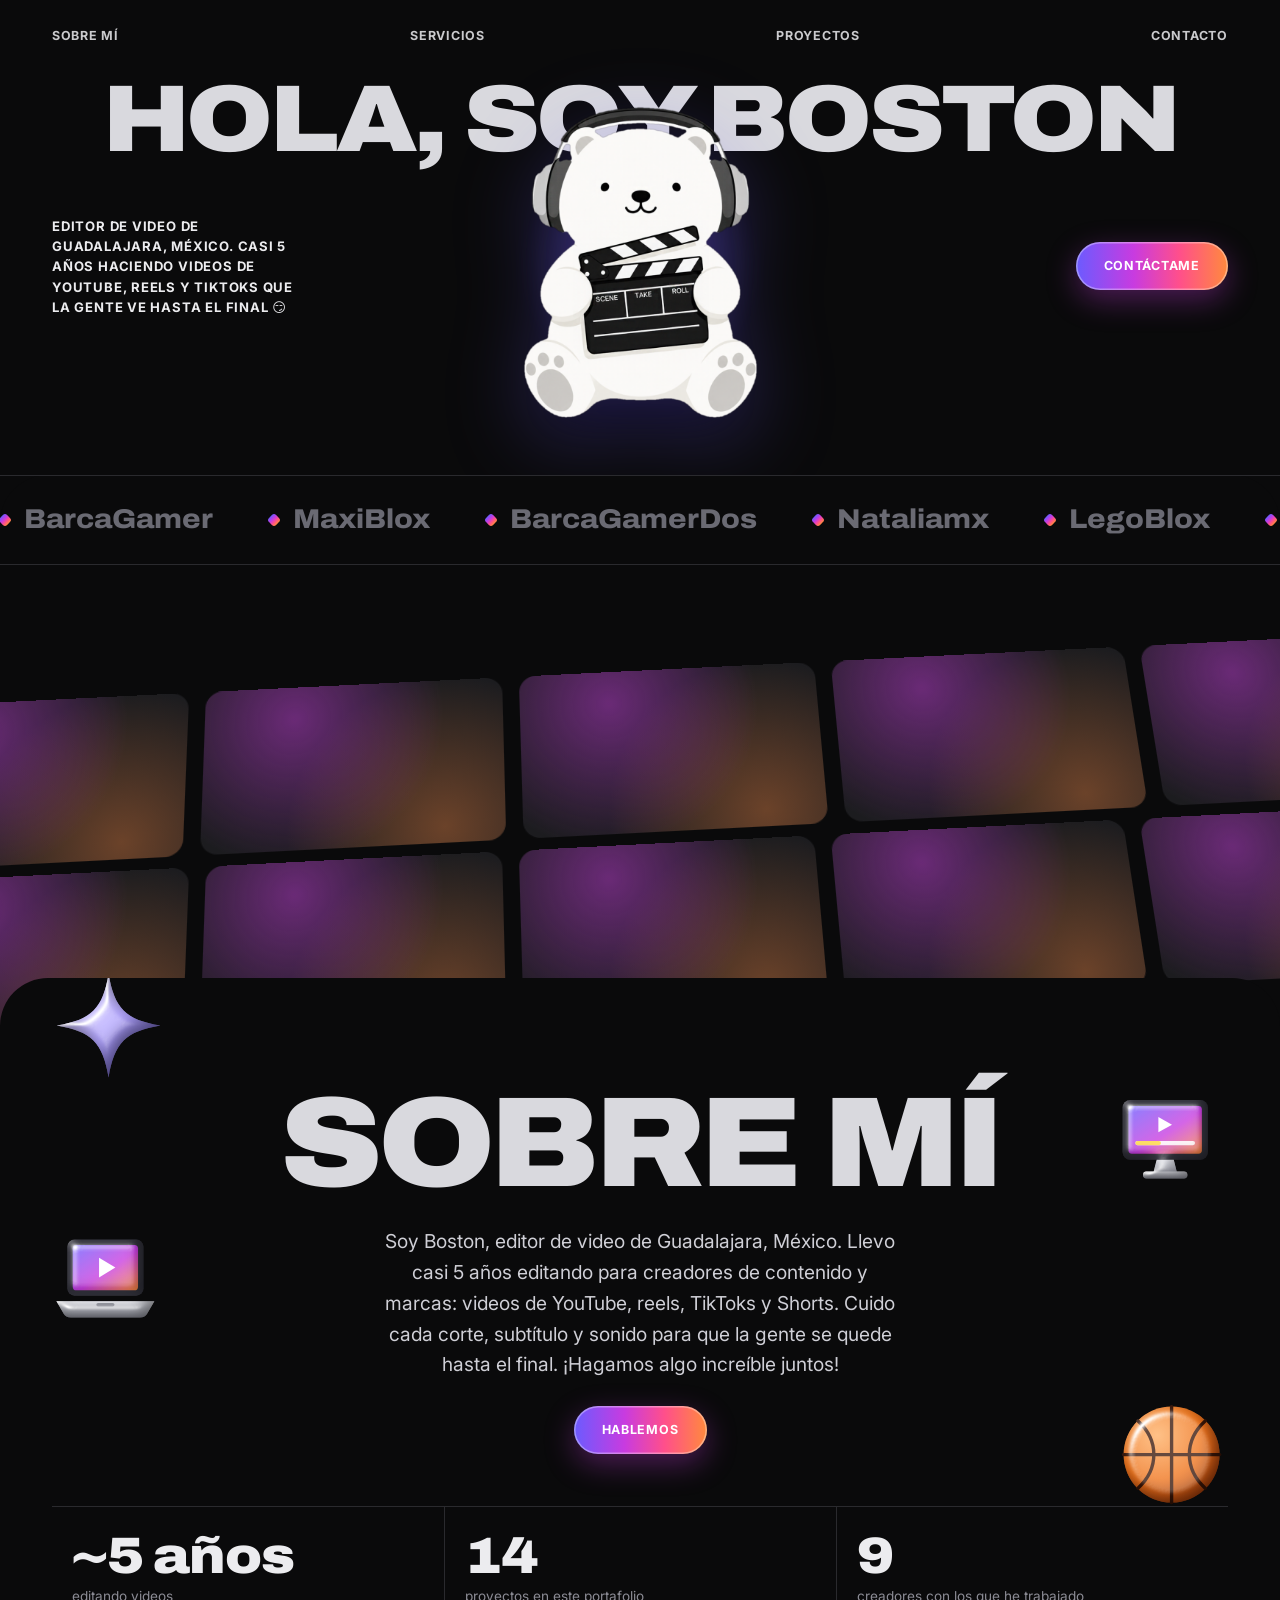
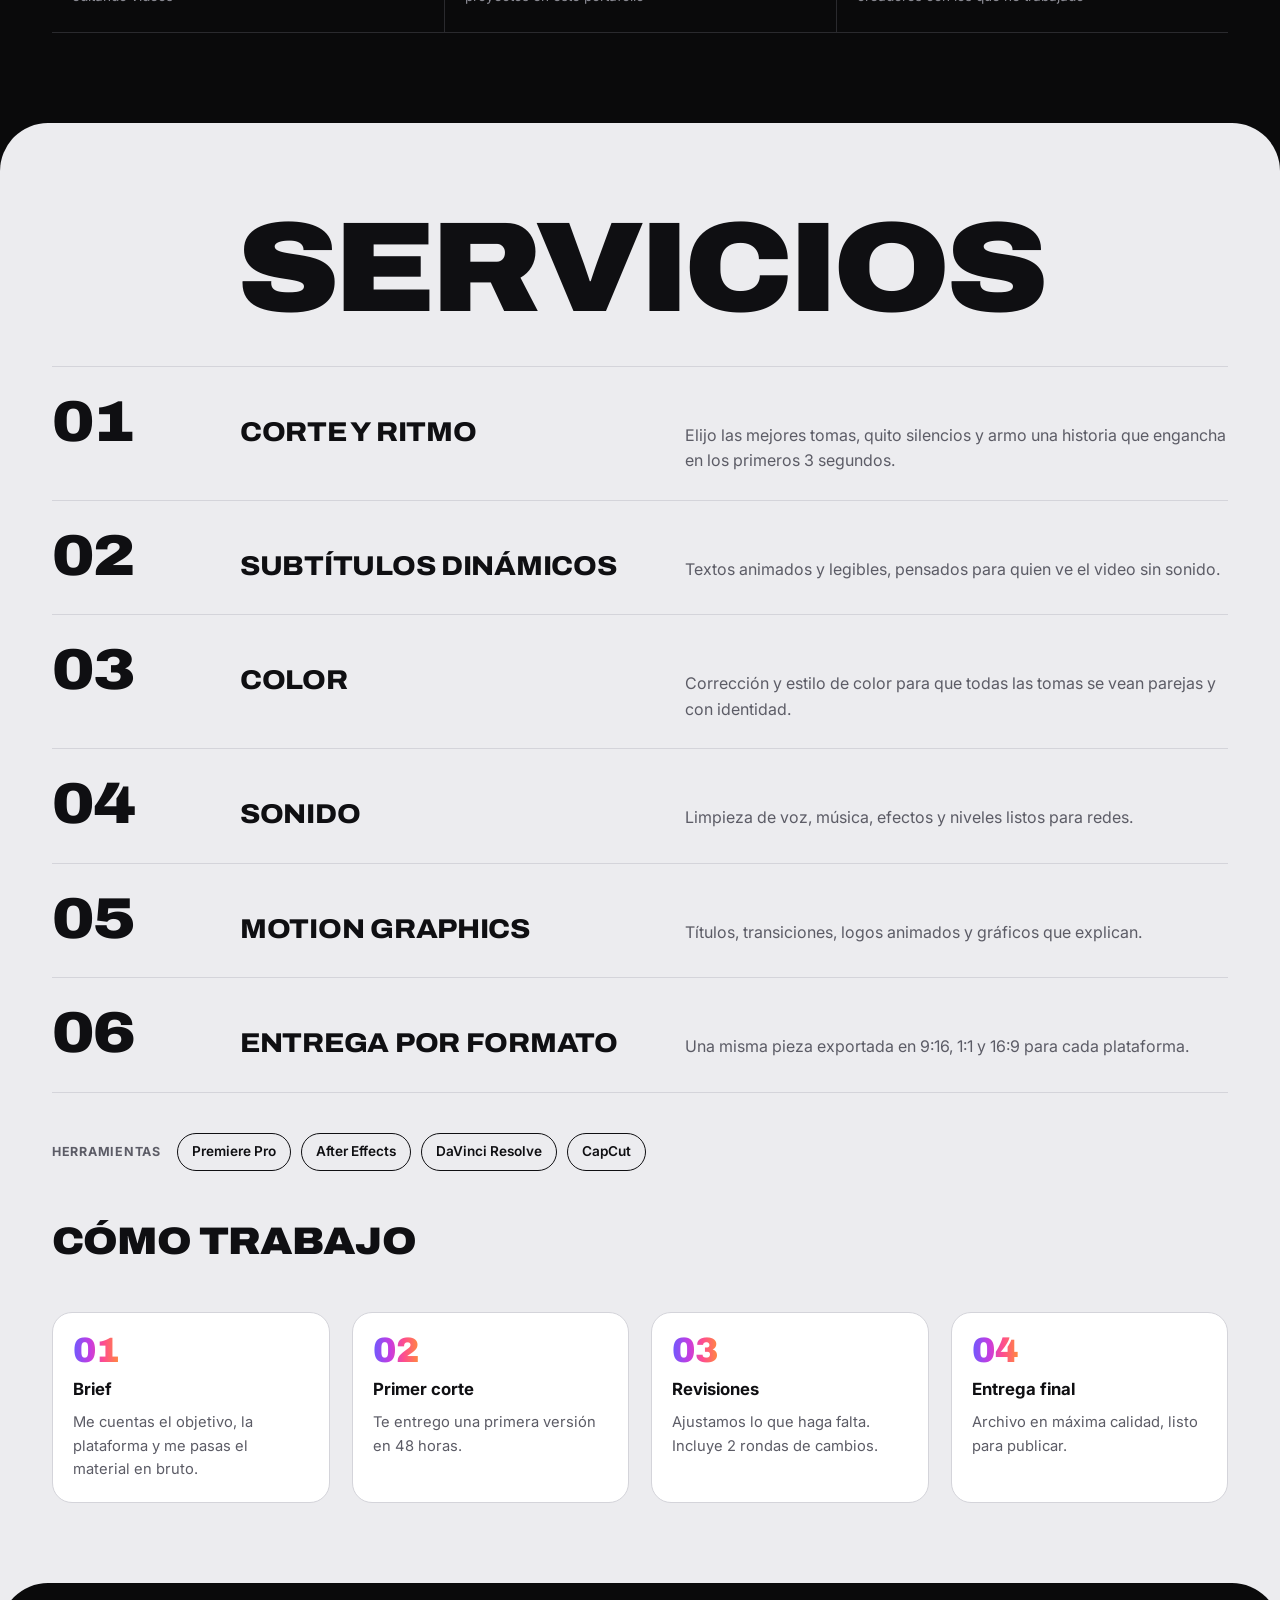
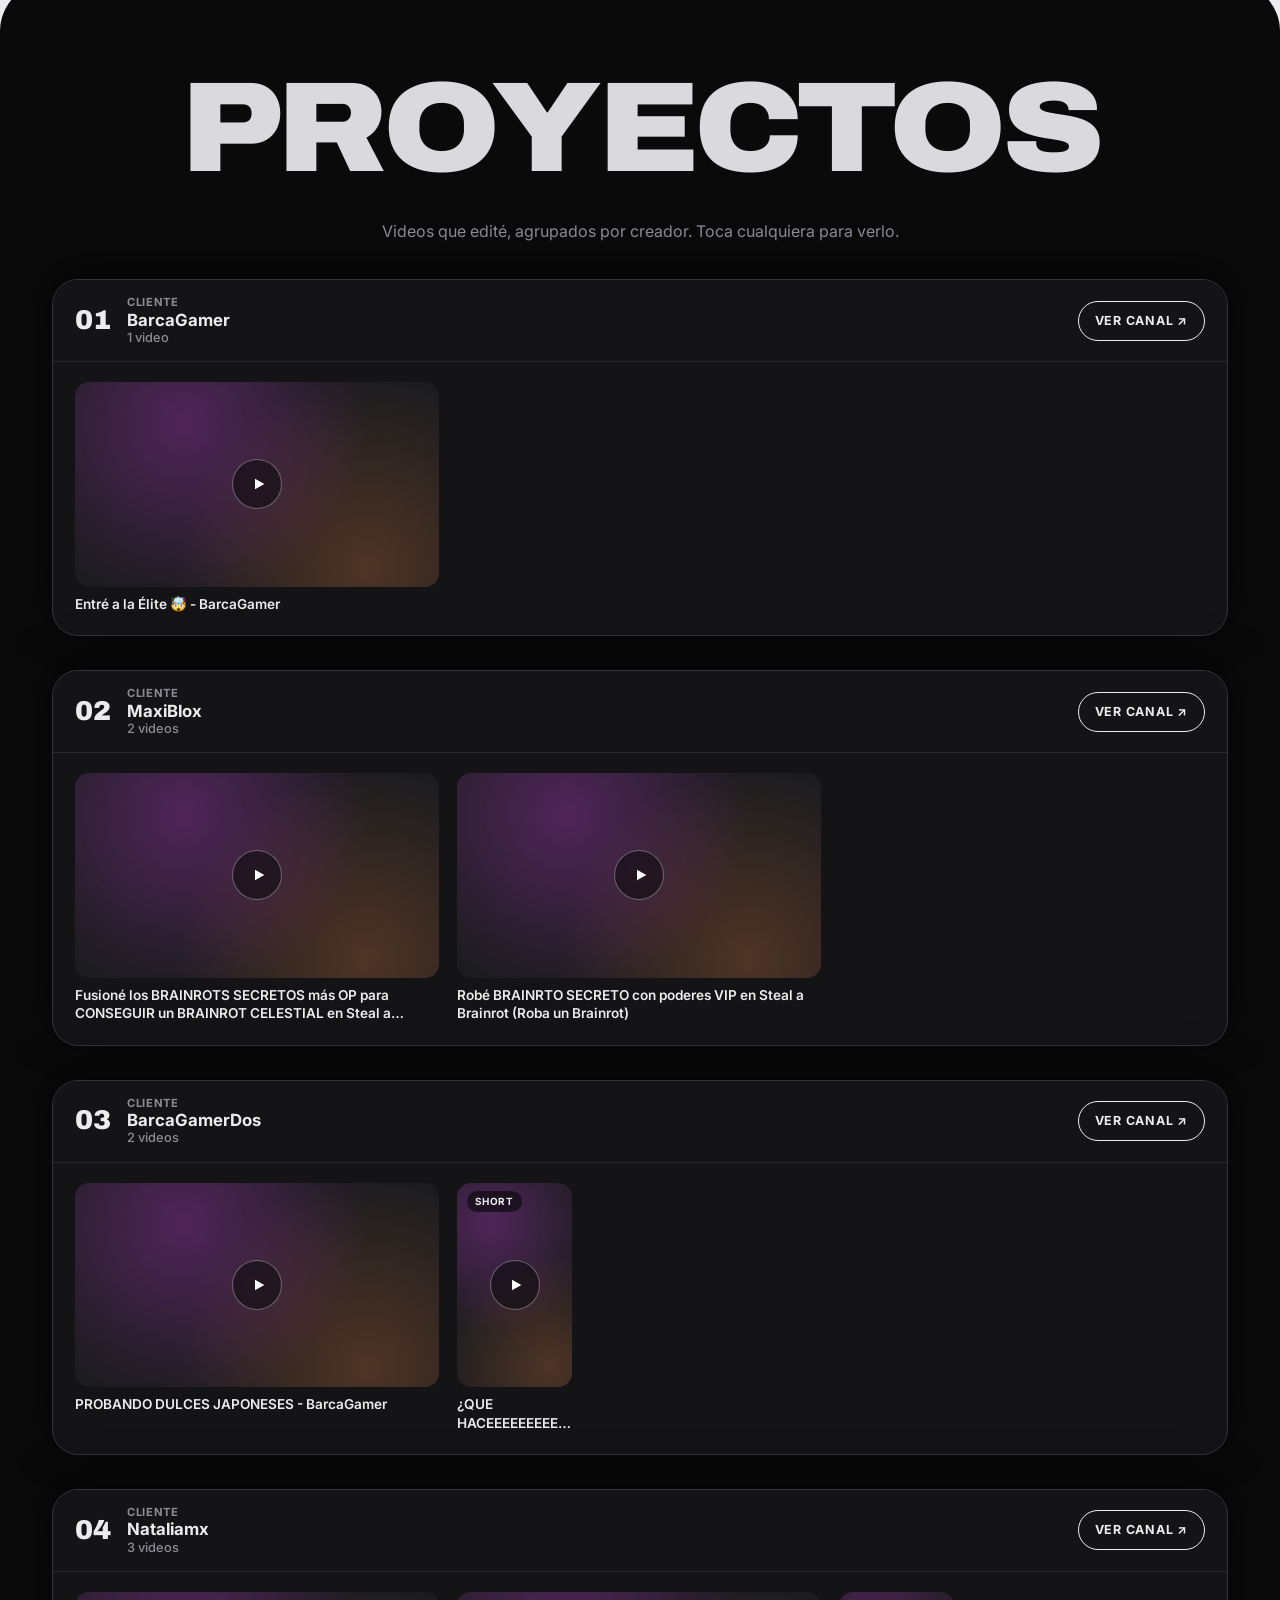
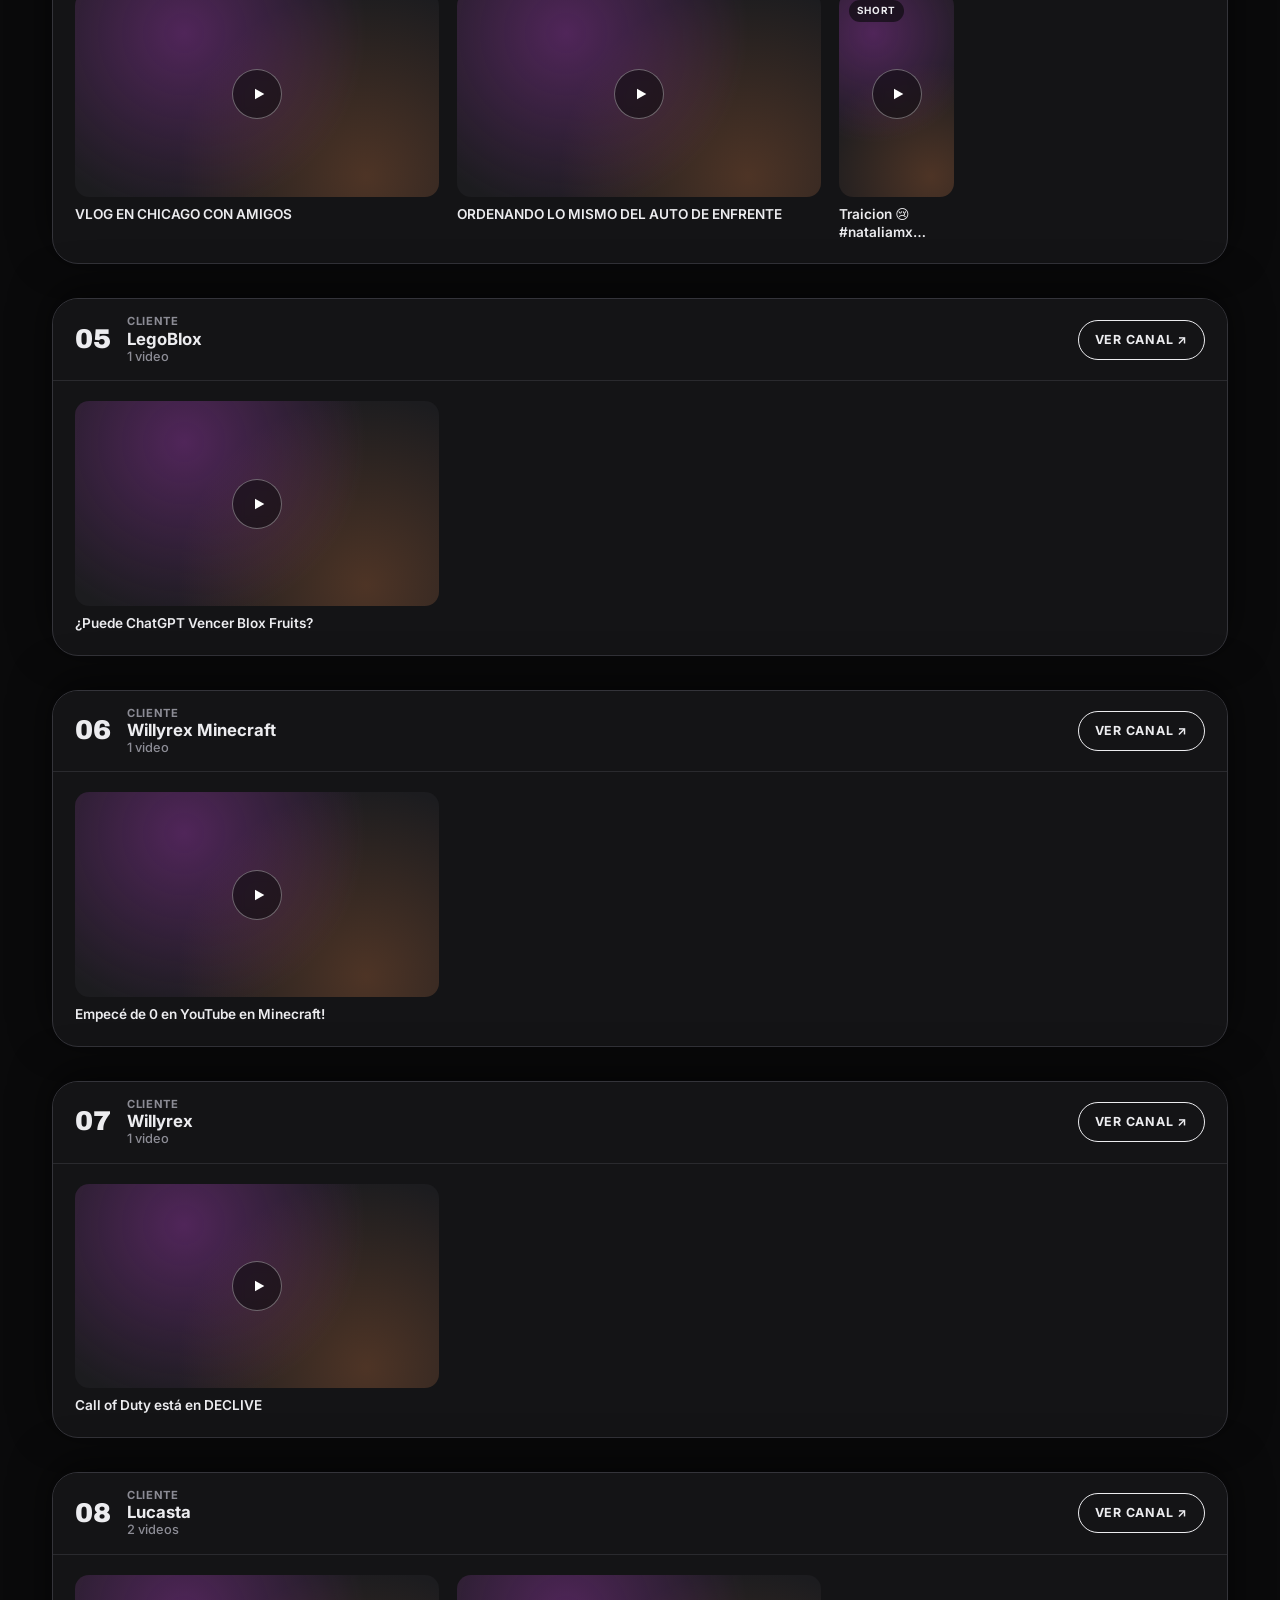
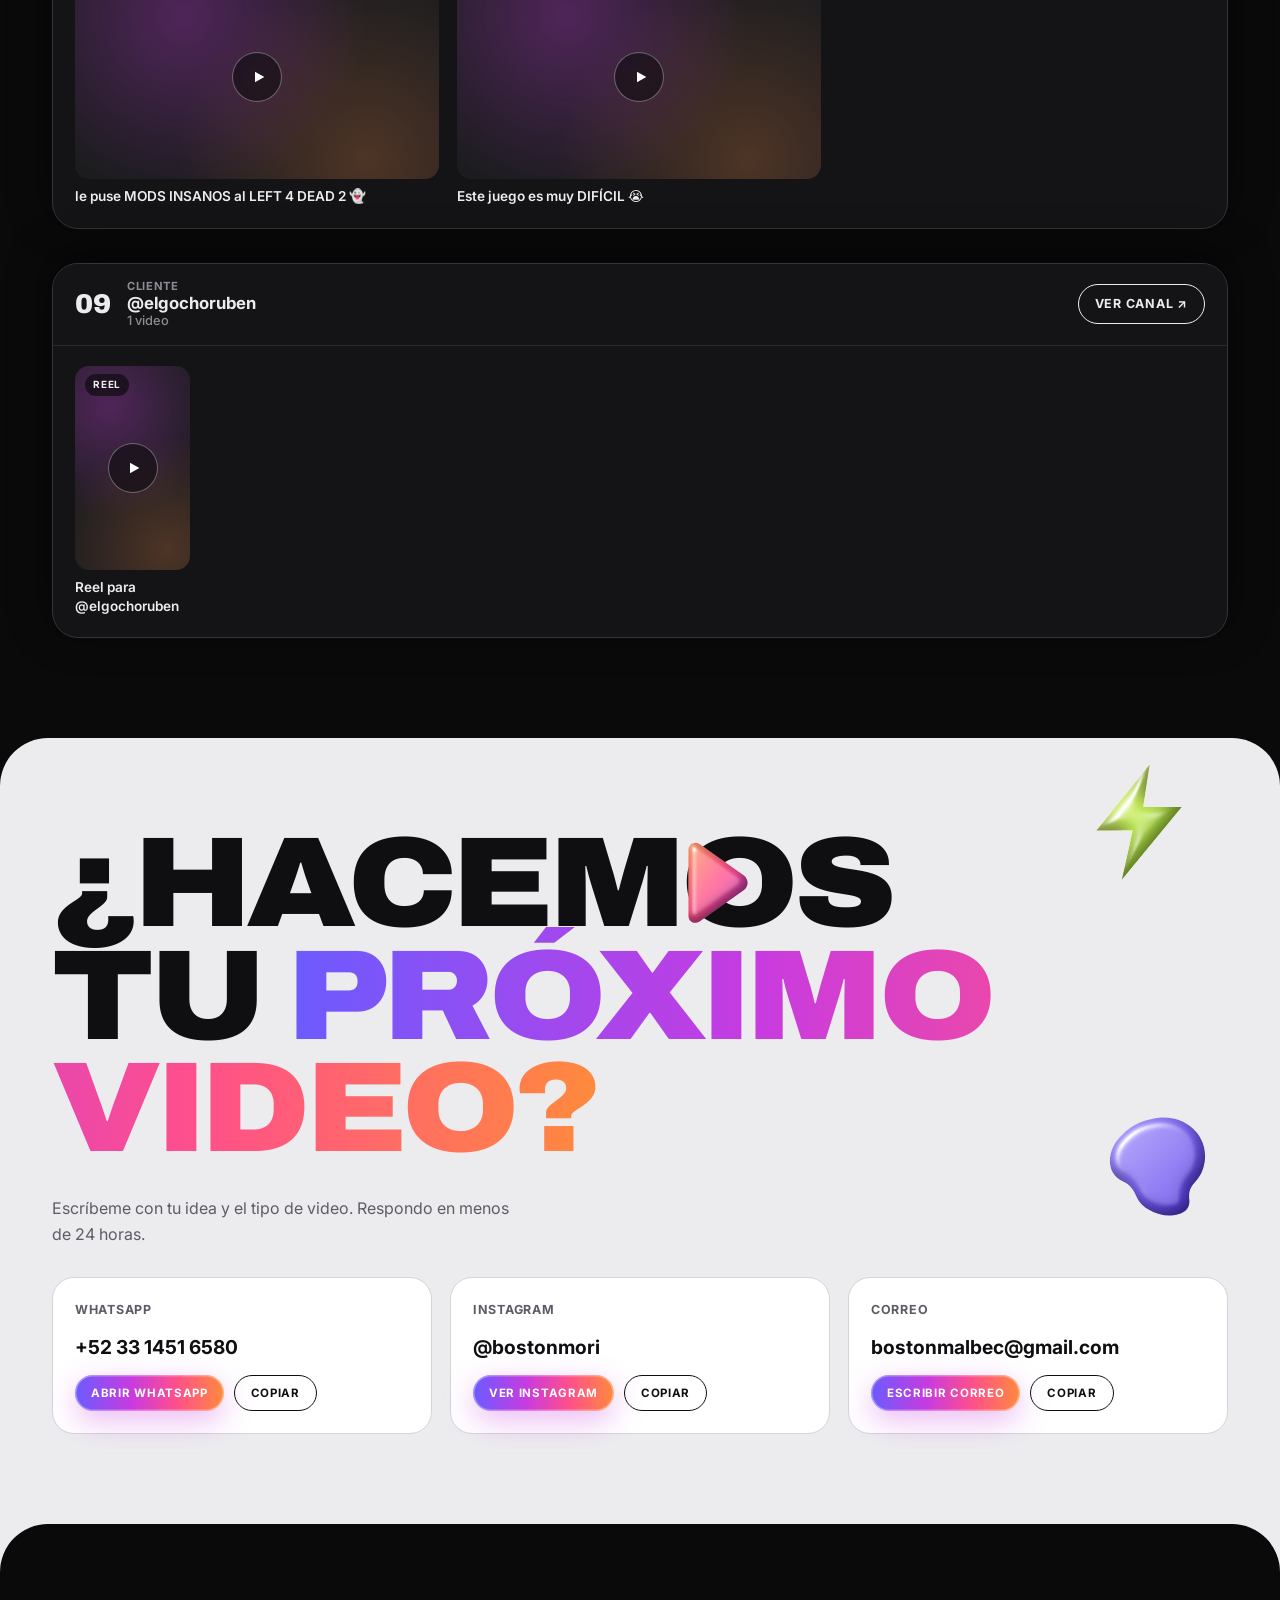
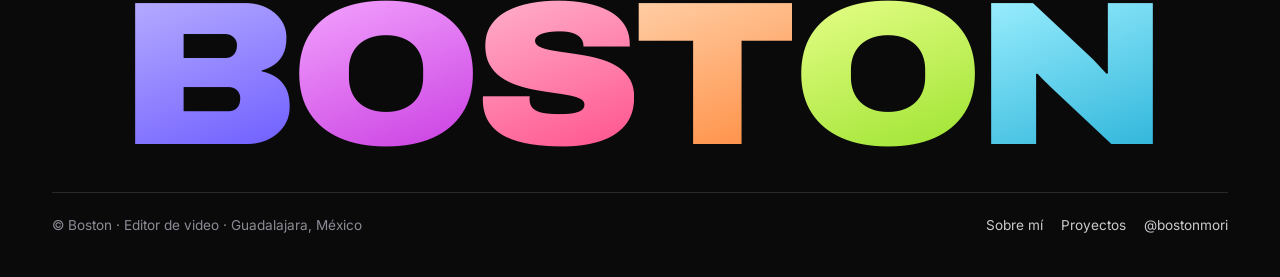
==== commit d64c2deb: "Cambiar corazón, flor y cubo por computadoras y un balón de básquet Co-Authored-By: Claude Opus 5.5 " ====
--- a/index.html
+++ b/index.html
@@ -242,10 +242,11 @@
       <feComposite in2="rim" operator="in" result="shade"/>
       <feMerge><feMergeNode in="SourceGraphic"/><feMergeNode in="shade"/><feMergeNode in="specIn"/></feMerge>
     </filter>
-    <linearGradient id="gHeart" x1="0" y1="0" x2="1" y2="1"><stop offset="0" stop-color="#FF7A8A"/><stop offset="1" stop-color="#C8102E"/></linearGradient>
+    <radialGradient id="gBall" cx=".35" cy=".3" r=".75"><stop offset="0" stop-color="#FFB066"/><stop offset=".6" stop-color="#F0761E"/><stop offset="1" stop-color="#B8460C"/></radialGradient>
+    <linearGradient id="gScreen" x1="0" y1="0" x2="1" y2="1"><stop offset="0" stop-color="#6B5BFF"/><stop offset=".55" stop-color="#C83BE0"/><stop offset="1" stop-color="#FF8A3D"/></linearGradient>
+    <linearGradient id="gMetal" x1="0" y1="0" x2="0" y2="1"><stop offset="0" stop-color="#E4E5EC"/><stop offset="1" stop-color="#9A9CA8"/></linearGradient>
     <linearGradient id="gStar" x1="0" y1="0" x2="1" y2="1"><stop offset="0" stop-color="#F1EEFF"/><stop offset=".5" stop-color="#B6A9FF"/><stop offset="1" stop-color="#6E5CE6"/></linearGradient>
-    <linearGradient id="gPetal" x1="0" y1="0" x2="1" y2="1"><stop offset="0" stop-color="#E0A6FF"/><stop offset="1" stop-color="#8A2BE2"/></linearGradient>
-    <linearGradient id="gBolt" x1="0" y1="0" x2="1" y2="1"><stop offset="0" stop-color="#F2FF8C"/><stop offset="1" stop-color="#8ED61F"/></linearGradient>
+        <linearGradient id="gBolt" x1="0" y1="0" x2="1" y2="1"><stop offset="0" stop-color="#F2FF8C"/><stop offset="1" stop-color="#8ED61F"/></linearGradient>
     <linearGradient id="gBlob" x1="0" y1="0" x2="1" y2="1"><stop offset="0" stop-color="#A99BFF"/><stop offset="1" stop-color="#5132E8"/></linearGradient>
     <linearGradient id="gPlay" x1="0" y1="0" x2="1" y2="1"><stop offset="0" stop-color="#FF9A62"/><stop offset=".5" stop-color="#FF4F8B"/><stop offset="1" stop-color="#C83BE0"/></linearGradient>
   </defs>
@@ -292,9 +293,9 @@
 
 <section class="panel dark z1 about" id="sobre-mi">
   <span class="obj" data-speed="-.25" style="--s:clamp(70px,9vw,120px);left:4%;top:60px;--d:7s" aria-hidden="true"><svg viewBox="0 0 120 120"><path filter="url(#puff)" fill="url(#gStar)" d="M60 6 C66 42 78 54 114 60 C78 66 66 78 60 114 C54 78 42 66 6 60 C42 54 54 42 60 6Z"/></svg></span>
-  <span class="obj" data-speed=".2" style="--s:clamp(64px,8vw,110px);right:5%;top:40px;--d:6s" aria-hidden="true"><svg viewBox="0 0 120 120"><g filter="url(#puff)"><path fill="#7FA6FF" d="M60 12 L104 36 L60 60 L16 36Z"/><path fill="#2F5BFF" d="M16 36 L60 60 L60 110 L16 86Z"/><path fill="#1E3FD0" d="M104 36 L60 60 L60 110 L104 86Z"/></g></svg></span>
-  <span class="obj" data-speed=".35" style="--s:clamp(70px,9vw,120px);right:4%;top:44%;--d:8s" aria-hidden="true"><svg viewBox="0 0 120 120"><g filter="url(#puff)"><circle cx="60" cy="28" r="24" fill="url(#gPetal)"/><circle cx="91" cy="51" r="24" fill="url(#gPetal)"/><circle cx="79" cy="88" r="24" fill="url(#gPetal)"/><circle cx="41" cy="88" r="24" fill="url(#gPetal)"/><circle cx="29" cy="51" r="24" fill="url(#gPetal)"/><circle cx="60" cy="62" r="16" fill="#FFD43B"/></g></svg></span>
-  <span class="obj" data-speed="-.3" style="--s:clamp(60px,7vw,100px);left:5%;top:40%;--d:6.5s" aria-hidden="true"><svg viewBox="0 0 120 120"><path filter="url(#puff)" fill="url(#gHeart)" d="M60 106 C22 80 8 58 8 38 C8 20 22 8 38 8 C48 8 56 14 60 22 C64 14 72 8 82 8 C98 8 112 20 112 38 C112 58 98 80 60 106Z"/></svg></span>
+  <span class="obj" data-speed=".2" style="--s:clamp(64px,8vw,110px);right:5%;top:40px;--d:6s" aria-hidden="true"><svg viewBox="0 0 120 120"><g filter="url(#puff)"><rect x="10" y="14" width="100" height="70" rx="9" fill="#34343E"/><rect x="17" y="21" width="86" height="56" rx="4" fill="url(#gScreen)"/><g fill="#fff" opacity=".9"><rect x="25" y="62" width="70" height="5" rx="2.5"/></g><rect x="25" y="62" width="30" height="5" rx="2.5" fill="#FFD43B"/><path d="M52 34 L68 43 L52 52 Z" fill="#fff"/><path d="M50 84 H70 L74 100 H46 Z" fill="url(#gMetal)"/><rect x="34" y="98" width="52" height="8" rx="4" fill="url(#gMetal)"/></g></svg></span>
+  <span class="obj" data-speed=".35" style="--s:clamp(70px,9vw,120px);right:4%;top:44%;--d:8s" aria-hidden="true"><svg viewBox="0 0 120 120"><g filter="url(#puff)"><circle cx="60" cy="60" r="50" fill="url(#gBall)"/><g fill="none" stroke="#3A1608" stroke-width="3.5" stroke-linecap="round"><path d="M60 10 V110"/><path d="M10 60 H110"/><path d="M25 25 C47 45 47 75 25 95"/><path d="M95 25 C73 45 73 75 95 95"/></g></g></svg></span>
+  <span class="obj" data-speed="-.3" style="--s:clamp(70px,8.5vw,120px);left:4%;top:40%;--d:6.5s" aria-hidden="true"><svg viewBox="0 0 120 120"><g filter="url(#puff)"><rect x="18" y="16" width="84" height="62" rx="8" fill="#34343E"/><rect x="24" y="22" width="72" height="50" rx="4" fill="url(#gScreen)"/><path d="M53 36 L71 47 L53 58 Z" fill="#fff"/><path d="M6 84 H114 L106 98 Q104 102 98 102 H22 Q16 102 14 98 Z" fill="url(#gMetal)"/><rect x="50" y="86" width="20" height="4" rx="2" fill="#7C7E8A"/></g></svg></span>
   <div class="wrap">
     <h2 class="big" data-title>SOBRE MÍ</h2>
     <p class="lead">Soy Boston, editor de video de Guadalajara, México. Llevo casi 5 años editando para creadores de contenido y marcas: videos de YouTube, reels, TikToks y Shorts. Cuido cada corte, subtítulo y sonido para que la gente se quede hasta el final. ¡Hagamos algo increíble juntos!</p>
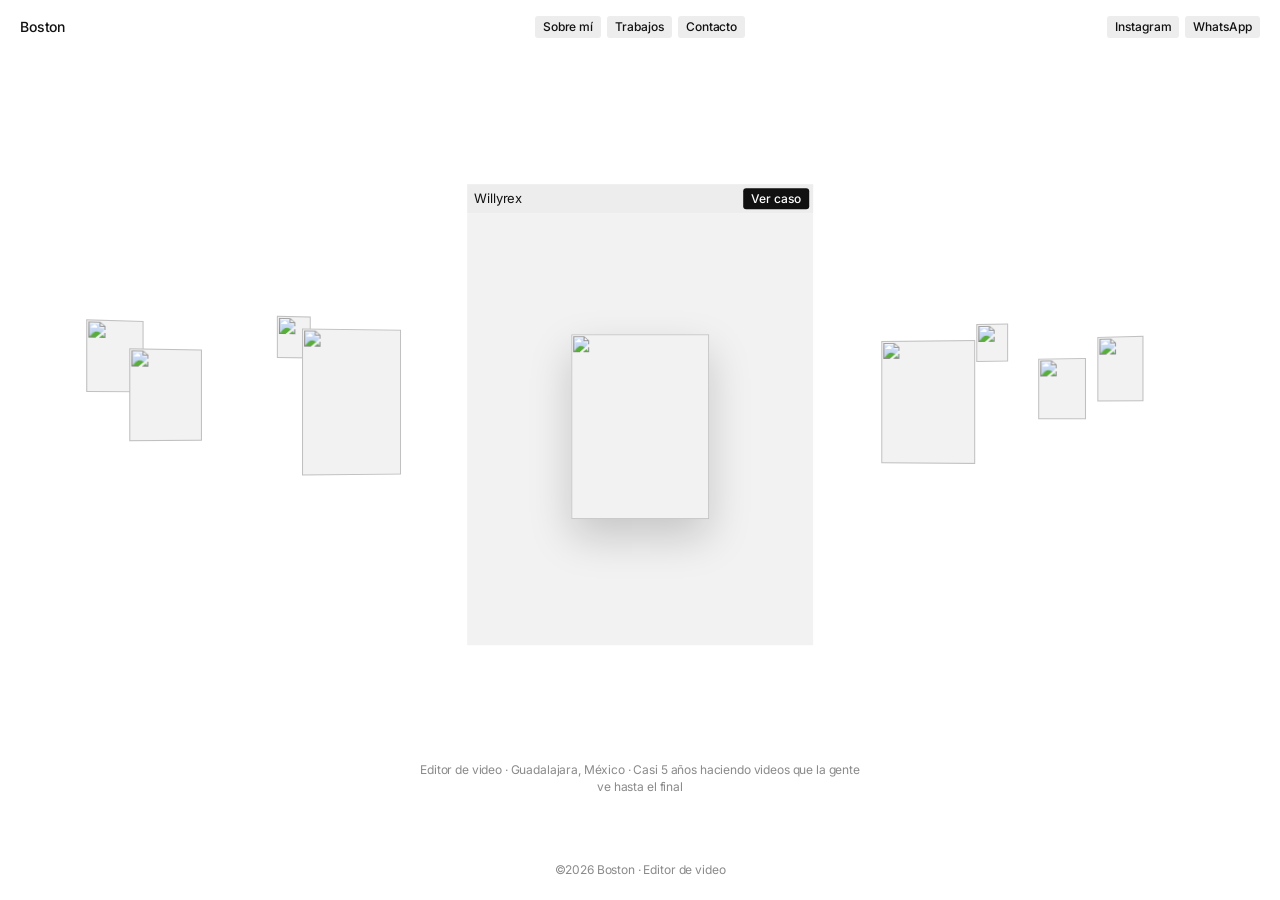
==== commit 9d37a4f9: "Nuevo diseño blanco minimalista con varias páginas Inicio con proyecto destacado y miniaturas flotan" ====
--- a/index.html
+++ b/index.html
@@ -4,529 +4,50 @@
 <meta charset="utf-8">
 <meta name="viewport" content="width=device-width, initial-scale=1, viewport-fit=cover">
 <title>Boston · Editor de video</title>
-<meta name="description" content="Portafolio de Boston (@bostonmori), editor de video para YouTube, reels, TikTok y Shorts.">
-<meta property="og:title" content="Hola, soy Boston · Editor de video">
-<meta property="og:description" content="Casi 5 años editando videos para creadores de contenido y marcas. Mira mis proyectos.">
+<meta name="description" content="Portafolio de Boston, editor de video de Guadalajara, México: YouTube, reels, TikTok y Shorts.">
+<meta property="og:title" content="Boston · Editor de video">
+<meta property="og:description" content="Portafolio de Boston, editor de video de Guadalajara, México: YouTube, reels, TikTok y Shorts.">
 <meta property="og:type" content="website">
 <meta property="og:url" content="https://bostonmalbec-tech.github.io/">
-<meta property="og:image" content="https://bostonmalbec-tech.github.io/og-image.png?v=5">
+<meta property="og:image" content="https://bostonmalbec-tech.github.io/og-image.png?v=6">
 <meta property="og:image:width" content="1200">
 <meta property="og:image:height" content="630">
-<meta property="og:image:alt" content="Hola, soy Boston. Editor de video.">
 <meta name="twitter:card" content="summary_large_image">
-<meta name="twitter:image" content="https://bostonmalbec-tech.github.io/og-image.png?v=5">
+<meta name="twitter:image" content="https://bostonmalbec-tech.github.io/og-image.png?v=6">
+<link rel="icon" type="image/png" href="img/oso.png">
 <link rel="preconnect" href="https://fonts.googleapis.com">
 <link rel="preconnect" href="https://fonts.gstatic.com" crossorigin>
-<link rel="stylesheet" href="https://fonts.googleapis.com/css2?family=Archivo:wdth,wght@100..125,500..900&family=Inter:wght@400;500;600;700&display=swap">
-<style>
-/* Layout: negro minimalista con secciones que suben como tarjetas redondeadas (oscuro → claro → oscuro → claro), un oso editor 3D al centro del inicio, galerías que se deslizan, objetos 3D inflados que flotan y proyectos que se apilan al bajar. */
-:root {
-  --bg: #0A0A0B;
-  --surface: #141416;
-  --surface-2: #1C1C1F;
-  --line: #2A2A2E;
-  --fg: #ECECEF;
-  --muted: #8C8C95;
-  --dim: #3A3A41;
-  --light: #ECECEF;
-  --light-2: #FFFFFF;
-  --light-line: #D4D4DA;
-  --ink: #0F0F12;
-  --ink-muted: #5C5C66;
-  --violet: #6B5BFF;
-  --magenta: #C83BE0;
-  --pink: #FF4F8B;
-  --orange: #FF8A3D;
-  --grad: linear-gradient(90deg, var(--violet), var(--magenta) 38%, var(--pink) 68%, var(--orange));
-  --font-display: "Archivo", "Arial Black", "Helvetica Neue", sans-serif;
-  --font-body: "Inter", system-ui, -apple-system, "Segoe UI", sans-serif;
-  --wrap: 76rem;
-  --round: clamp(28px, 4vw, 48px);
-  color-scheme: dark;
-}
-
-* { box-sizing: border-box; }
-html { -webkit-text-size-adjust: 100%; background: var(--bg); }
-body { margin: 0; min-height: 100vh; color: var(--fg); background: var(--bg); font-family: var(--font-body); font-size: 1rem; line-height: 1.6; overflow-x: clip; }
-img, iframe, svg { max-width: 100%; }
-[hidden] { display: none !important; }
-a { color: inherit; }
-:focus-visible { outline: 2px solid var(--pink); outline-offset: 3px; border-radius: 6px; }
-h1, h2, h3 { margin: 0; text-wrap: balance; }
-p { margin: 0; }
-.wrap { max-width: var(--wrap); margin-inline: auto; position: relative; padding-left: max(20px, env(safe-area-inset-left, 0px)); padding-right: max(20px, env(safe-area-inset-right, 0px)); }
-.upper { text-transform: uppercase; letter-spacing: .06em; font-weight: 700; font-size: .78rem; }
-.big { font-family: var(--font-display); font-weight: 900; font-stretch: 112%; letter-spacing: -.035em; line-height: .88; }
-.btn-grad { display: inline-flex; align-items: center; gap: 10px; padding: 14px 28px; border-radius: 999px; background: var(--grad); color: #fff; text-decoration: none; border: 0; cursor: pointer; font-family: var(--font-body); box-shadow: 0 10px 30px rgba(200,59,224,.35), inset 0 0 0 1.5px rgba(255,255,255,.35); }
-.btn-grad:hover { filter: brightness(1.08); }
-.btn-line { display: inline-flex; align-items: center; gap: 8px; padding: 9px 16px; border-radius: 999px; border: 1.5px solid currentColor; text-decoration: none; background: transparent; color: inherit; cursor: pointer; font-family: var(--font-body); }
-.btn-line:hover { background: var(--fg); color: var(--bg); border-color: var(--fg); }
-
-/* Secciones que suben como tarjetas */
-.panel { position: relative; border-radius: var(--round) var(--round) 0 0; margin-top: calc(var(--round) * -1); }
-.panel.light { background: var(--light); color: var(--ink); color-scheme: light; }
-.panel.dark { background: var(--bg); }
-.panel.z1 { z-index: 1; } .panel.z2 { z-index: 2; } .panel.z3 { z-index: 3; } .panel.z4 { z-index: 4; }
-
-/* Objetos 3D inflados */
-.obj { position: absolute; width: var(--s, 90px); height: var(--s, 90px); pointer-events: none; z-index: 1; }
-@media (max-width: 640px) { .obj { --s: 58px !important; opacity: .9; } }
-.obj svg { width: 100%; height: 100%; overflow: visible; }
-
-/* Menú */
-header .wrap { padding-block: 26px; }
-nav { display: flex; justify-content: space-between; gap: 10px 18px; flex-wrap: wrap; }
-nav a { text-decoration: none; opacity: .85; }
-nav a:hover { opacity: 1; }
-
-/* Inicio */
-.hero { position: relative; z-index: 0; }
-.hero .wrap { padding-block: 6px calc(var(--round) + 40px); display: grid; }
-.hero h1 { font-size: clamp(3.2rem, 7.4vw, 7.8rem); color: #D9D9DE; text-align: center; }
-@media (max-width: 640px) { .hero h1 { font-size: clamp(3.4rem, 19vw, 6rem); } }
-.stage { display: grid; grid-template-columns: minmax(0, 1fr) minmax(0, 1.1fr) minmax(0, 1fr); align-items: center; gap: 20px; margin-top: clamp(-70px, -5vw, -24px); }
-@media (max-width: 760px) { .stage { grid-template-columns: 1fr; margin-top: -6px; } .stage .mascot-wrap { order: -1; } .stage .cta { justify-self: start; } }
-.intro { max-width: 27ch; font-size: .82rem; line-height: 1.55; }
-.cta { justify-self: end; }
-.mascot-wrap { position: relative; justify-self: center; width: min(82%, 380px); aspect-ratio: 1; perspective: 900px; }
-.mascot-wrap::after { content: ""; position: absolute; left: 22%; right: 22%; bottom: 3%; height: 8%; border-radius: 50%; background: rgba(0,0,0,.85); filter: blur(14px); z-index: 0; }
-.mascot { position: relative; z-index: 1; width: 100%; height: 100%; object-fit: contain; transform: rotateX(var(--rx)) rotateY(var(--ry)); filter: drop-shadow(0 24px 40px rgba(107,91,255,.28)); }
-.glow { position: absolute; inset: 14%; border-radius: 50%; background: radial-gradient(circle, rgba(200,59,224,.35), rgba(107,91,255,.15) 45%, transparent 70%); filter: blur(10px); z-index: 0; }
-
-/* Franja de clientes */
-.logos { border-top: 1px solid var(--line); border-bottom: 1px solid var(--line); overflow: hidden; padding-block: 22px; }
-.marquee { display: flex; width: max-content; gap: 56px; }
-.marquee span { font-family: var(--font-display); font-weight: 800; font-stretch: 110%; font-size: clamp(1.2rem, 2.4vw, 1.7rem); color: #6A6A73; white-space: nowrap; display: inline-flex; align-items: center; gap: 14px; }
-.marquee span::before { content: ""; width: 10px; height: 10px; border-radius: 3px; background: var(--grad); transform: rotate(45deg); }
-
-/* Galería que se desliza */
-.gallery { padding-block: 34px calc(var(--round) + 46px); display: grid; gap: 16px; overflow: hidden; perspective: 1200px; }
-.g-row { display: flex; width: max-content; gap: 16px; }
-.g-tile { width: clamp(200px, 22vw, 300px); aspect-ratio: 16 / 9; border-radius: 16px; overflow: hidden; flex: none; background: var(--surface-2); background-image: radial-gradient(circle at 30% 20%, rgba(200,59,224,.45), transparent 60%), radial-gradient(circle at 80% 90%, rgba(255,138,61,.35), transparent 55%); }
-.g-tile img { width: 100%; height: 100%; object-fit: cover; display: block; }
-.g-tilt { transform: rotateX(14deg) rotateZ(-3deg) scale(1.05); transform-origin: center; }
-
-/* Sobre mí */
-.about { overflow: hidden; }
-.about .wrap { padding-block: 110px calc(var(--round) + 90px); display: grid; justify-items: center; text-align: center; gap: 26px; }
-.about h2 { font-size: clamp(3rem, 10vw, 8.5rem); }
-.about p.lead { max-width: 44ch; font-size: clamp(1rem, 1.6vw, 1.2rem); color: #CFCFD6; }
-.stats { width: 100%; display: grid; grid-template-columns: repeat(3, minmax(0, 1fr)); border-top: 1px solid var(--line); border-bottom: 1px solid var(--line); margin-top: 26px; text-align: left; }
-.stat { padding: 24px 20px; display: grid; gap: 4px; min-width: 0; }
-.stat + .stat { border-left: 1px solid var(--line); }
-.stat b { font-family: var(--font-display); font-weight: 900; font-stretch: 110%; font-size: clamp(2rem, 5vw, 3.2rem); line-height: 1; letter-spacing: -.02em; font-variant-numeric: tabular-nums; }
-.stat span { color: var(--muted); font-size: .85rem; }
-@media (max-width: 560px) { .stats { grid-template-columns: 1fr; } .stat + .stat { border-left: 0; border-top: 1px solid var(--line); } }
-
-/* Títulos que pasan de apagados a encendidos */
-.reveal-on [data-title] { color: var(--dim); filter: blur(6px); transition: color 1s ease, filter 1s ease; }
-.reveal-on .light [data-title] { color: #BDBDC4; }
-.reveal-on [data-title].in { color: #D9D9DE; filter: blur(0); }
-.reveal-on .light [data-title].in { color: var(--ink); }
-[data-title] { color: #D9D9DE; }
-.light [data-title] { color: var(--ink); }
-
-/* Servicios (sección clara) */
-.services .wrap { padding-block: 90px calc(var(--round) + 80px); display: grid; gap: 40px; }
-.services h2 { font-size: clamp(3rem, 10vw, 8.5rem); text-align: center; }
-.svc-list { list-style: none; margin: 0; padding: 0; border-top: 1.5px solid var(--light-line); }
-.svc-row { display: grid; grid-template-columns: minmax(80px, 160px) minmax(0, 1fr) minmax(0, 1.3fr); gap: 10px 28px; align-items: baseline; padding: 26px 0; border-bottom: 1.5px solid var(--light-line); }
-@media (max-width: 720px) { .svc-row { grid-template-columns: 70px minmax(0, 1fr); } .svc-row p { grid-column: 2; } }
-.svc-row .n { font-family: var(--font-display); font-weight: 900; font-stretch: 112%; font-size: clamp(2.2rem, 5vw, 3.6rem); line-height: 1; letter-spacing: -.03em; font-variant-numeric: tabular-nums; }
-.svc-row h3 { font-family: var(--font-display); font-weight: 800; font-stretch: 108%; font-size: clamp(1.2rem, 2.4vw, 1.7rem); letter-spacing: -.01em; text-transform: uppercase; }
-.svc-row p { color: var(--ink-muted); }
-.reveal-on .svc-row { opacity: .15; filter: blur(8px); translate: -40px 0; transition: opacity .8s ease, filter .8s ease, translate .8s ease; }
-.reveal-on .svc-row.in { opacity: 1; filter: blur(0); translate: 0 0; }
-.tools { display: flex; flex-wrap: wrap; gap: 10px; align-items: center; }
-.tools .k { color: var(--ink-muted); margin-right: 6px; }
-.tool { padding: 7px 14px; border-radius: 999px; border: 1.5px solid var(--ink); font-size: .85rem; font-weight: 600; }
-.steps { display: grid; grid-template-columns: repeat(4, minmax(0, 1fr)); gap: 22px; list-style: none; margin: 0; padding: 0; }
-@media (max-width: 860px) { .steps { grid-template-columns: repeat(2, minmax(0, 1fr)); } }
-@media (max-width: 460px) { .steps { grid-template-columns: 1fr; } }
-.steps li { display: grid; gap: 8px; align-content: start; min-width: 0; padding: 20px; border-radius: 20px; background: var(--light-2); border: 1px solid var(--light-line); }
-.steps .n { font-family: var(--font-display); font-weight: 900; font-size: 2.2rem; line-height: 1; background: var(--grad); -webkit-background-clip: text; background-clip: text; color: transparent; justify-self: start; }
-.steps h3 { font-weight: 700; font-size: 1.05rem; }
-.steps p { color: var(--ink-muted); font-size: .92rem; }
-.sub { font-family: var(--font-display); font-weight: 900; font-stretch: 110%; font-size: clamp(1.6rem, 3.4vw, 2.4rem); letter-spacing: -.02em; text-transform: uppercase; }
-
-/* Proyectos que se apilan */
-.projects .wrap { padding-block: 90px calc(var(--round) + 100px); display: grid; gap: 34px; }
-.projects h2 { font-size: clamp(3rem, 10vw, 8.5rem); text-align: center; }
-.projects .hint { text-align: center; color: var(--muted); }
-.stacks { display: grid; gap: 34px; }
-.stack { position: sticky; top: calc(84px + var(--i) * 22px); border-radius: 26px; background: var(--surface); border: 1px solid #34343A; box-shadow: 0 -10px 40px rgba(0,0,0,.55); overflow: hidden; transform-origin: center top; }
-.stack-head { display: grid; grid-template-columns: auto minmax(0, 1fr) auto; align-items: center; gap: 16px; padding: 16px 22px; border-bottom: 1px solid var(--line); background: var(--surface); }
-.stack-head .num { font-family: var(--font-display); font-weight: 900; font-size: 1.7rem; line-height: 1; font-variant-numeric: tabular-nums; }
-.stack-head .who { display: grid; line-height: 1.2; min-width: 0; }
-.stack-head .who .k { color: var(--muted); font-size: .7rem; }
-.stack-head h3 { font-size: 1.05rem; font-weight: 700; overflow-wrap: anywhere; }
-.stack-head .count { color: var(--muted); font-size: .8rem; font-weight: 500; text-transform: none; letter-spacing: 0; }
-.stack-body { --th: clamp(150px, 16vw, 210px); display: flex; gap: 18px; padding: 20px 22px 22px; overflow-x: auto; scrollbar-width: thin; }
-.vid { flex: none; display: grid; gap: 8px; align-content: start; }
-.vid.h { width: calc(var(--th) * 16 / 9); }
-.vid.v { width: calc(var(--th) * 9 / 16); }
-.vid figcaption { font-size: .85rem; font-weight: 600; line-height: 1.35; display: -webkit-box; -webkit-line-clamp: 2; -webkit-box-orient: vertical; overflow: hidden; }
-.vid figcaption a { text-decoration: none; }
-.vid figcaption a:hover { text-decoration: underline; }
-.vid figure, figure.vid { margin: 0; }
-.frame { position: relative; height: var(--th); overflow: hidden; border-radius: 14px; background: var(--surface-2); background-image: radial-gradient(circle at 30% 20%, rgba(200,59,224,.3), transparent 60%), radial-gradient(circle at 80% 90%, rgba(255,138,61,.22), transparent 55%); }
-.frame img.thumb { position: absolute; inset: 0; width: 100%; height: 100%; object-fit: cover; transition: transform .5s; }
-.vid:hover .frame img.thumb { transform: scale(1.05); }
-.frame iframe { position: absolute; inset: 0; width: 100%; height: 100%; border: 0; }
-.frame[data-yt], .frame[data-ig] { cursor: pointer; }
-.frame .play { position: absolute; inset: 0; display: grid; place-items: center; }
-.frame .play span { width: 50px; height: 50px; border-radius: 50%; background: rgba(10,10,11,.55); backdrop-filter: blur(6px); -webkit-backdrop-filter: blur(6px); border: 1px solid rgba(255,255,255,.35); display: grid; place-items: center; transition: background .25s; }
-.vid:hover .frame .play span { background: var(--grad); border-color: transparent; }
-.frame .play svg { width: 16px; height: 16px; fill: #fff; margin-left: 3px; }
-.frame .badge { position: absolute; left: 10px; top: 8px; z-index: 1; font-size: .62rem; font-weight: 700; letter-spacing: .08em; text-transform: uppercase; padding: 3px 8px; border-radius: 999px; background: rgba(10,10,11,.65); }
-
-/* Contacto (sección clara) */
-.contact { overflow: hidden; }
-.contact .wrap { padding-block: 90px calc(var(--round) + 90px); display: grid; gap: 30px; }
-.contact h2 { font-size: clamp(3rem, 10vw, 8rem); max-width: 10ch; }
-.contact h2 span { background: var(--grad); -webkit-background-clip: text; background-clip: text; color: transparent; }
-.contact .lead { color: var(--ink-muted); max-width: 46ch; }
-.cards { display: grid; grid-template-columns: repeat(auto-fit, minmax(16rem, 1fr)); gap: 18px; }
-.cbox { border-radius: 22px; background: var(--light-2); border: 1px solid var(--light-line); padding: 22px; display: grid; gap: 12px; min-width: 0; align-content: start; }
-.cbox .k { color: var(--ink-muted); }
-.cbox .v { font-size: 1.2rem; font-weight: 700; overflow-wrap: anywhere; user-select: all; }
-.cbox .row { display: flex; gap: 10px; flex-wrap: wrap; }
-.cbox .btn-grad, .cbox .btn-line { padding: 9px 16px; font-size: .72rem; }
-.cbox .btn-line:hover { background: var(--ink); color: var(--light-2); border-color: var(--ink); }
-
-/* Pie con el nombre gigante */
-footer .wrap { padding-block: 70px 40px; display: grid; gap: 34px; overflow: hidden; }
-.wordmark { font-family: var(--font-display); font-weight: 900; font-stretch: 115%; font-size: clamp(3.2rem, 16vw, 15rem); line-height: .8; letter-spacing: -.04em; display: flex; justify-content: center; flex-wrap: nowrap; }
-.wordmark span { display: inline-block; background-clip: text; -webkit-background-clip: text; color: transparent; }
-.wordmark span:nth-child(1) { background-image: linear-gradient(160deg, #B9AEFF, #6B5BFF); }
-.wordmark span:nth-child(2) { background-image: linear-gradient(160deg, #F4A6FF, #C83BE0); }
-.wordmark span:nth-child(3) { background-image: linear-gradient(160deg, #FFB3CC, #FF4F8B); }
-.wordmark span:nth-child(4) { background-image: linear-gradient(160deg, #FFD0A8, #FF8A3D); }
-.wordmark span:nth-child(5) { background-image: linear-gradient(160deg, #E8FF8A, #9BE22D); }
-.wordmark span:nth-child(6) { background-image: linear-gradient(160deg, #9EF0FF, #2BB3D9); }
-.foot { display: flex; justify-content: space-between; gap: 12px 24px; flex-wrap: wrap; color: var(--muted); font-size: .85rem; border-top: 1px solid var(--line); padding-top: 22px; }
-.foot nav { display: flex; gap: 18px; flex-wrap: wrap; }
-.foot a { text-decoration: none; color: var(--fg); }
-
-/* Movimiento */
-@property --rx { syntax: "<angle>"; inherits: true; initial-value: 0deg; }
-@property --ry { syntax: "<angle>"; inherits: true; initial-value: 0deg; }
-@media (prefers-reduced-motion: no-preference) {
-  .mascot-wrap { animation: pop .9s cubic-bezier(.2, 1.4, .4, 1) both; }
-  .mascot { animation: bob 5s ease-in-out infinite, sway 7s ease-in-out infinite; }
-  .mascot.tracking { animation: bob 5s ease-in-out infinite; transition: --rx .35s ease-out, --ry .35s ease-out; }
-  .marquee { animation: slide 32s linear infinite; }
-  .g-row { animation: slide 46s linear infinite; }
-  .g-row.rev { animation-direction: reverse; animation-duration: 52s; }
-  .obj svg { animation: float var(--d, 6s) ease-in-out infinite; }
-  @keyframes pop { from { opacity: 0; scale: .5; } 70% { opacity: 1; scale: 1.06; } to { opacity: 1; scale: 1; } }
-  @keyframes bob { 0%, 100% { translate: 0 0; } 50% { translate: 0 -14px; } }
-  @keyframes sway { 0%, 100% { --ry: -14deg; --rx: 3deg; } 50% { --ry: 14deg; --rx: -3deg; } }
-  @keyframes slide { to { transform: translateX(-50%); } }
-  @keyframes float { 0%, 100% { transform: translateY(0) rotate(0deg); } 50% { transform: translateY(-16px) rotate(8deg); } }
-}
-</style>
+<link rel="stylesheet" href="https://fonts.googleapis.com/css2?family=Inter:wght@400;500;600&display=swap">
+<link rel="stylesheet" href="assets/styles.css">
+<script>document.documentElement.classList.add('js')</script>
 </head>
-<body>
-
-<svg width="0" height="0" style="position:absolute" aria-hidden="true" focusable="false">
-  <defs>
-    <filter id="puff" x="-25%" y="-25%" width="150%" height="150%" color-interpolation-filters="sRGB">
-      <feGaussianBlur in="SourceAlpha" stdDeviation="5" result="blur"/>
-      <feSpecularLighting in="blur" surfaceScale="6" specularConstant="1" specularExponent="22" lighting-color="#ffffff" result="spec"><feDistantLight azimuth="225" elevation="48"/></feSpecularLighting>
-      <feComposite in="spec" in2="SourceAlpha" operator="in" result="specIn"/>
-      <feGaussianBlur in="SourceAlpha" stdDeviation="7" result="b2"/>
-      <feOffset in="b2" dx="-5" dy="-7" result="o2"/>
-      <feComposite in="SourceAlpha" in2="o2" operator="arithmetic" k2="1" k3="-1" result="rim"/>
-      <feFlood flood-color="#000" flood-opacity=".45"/>
-      <feComposite in2="rim" operator="in" result="shade"/>
-      <feMerge><feMergeNode in="SourceGraphic"/><feMergeNode in="shade"/><feMergeNode in="specIn"/></feMerge>
-    </filter>
-    <radialGradient id="gBall" cx=".35" cy=".3" r=".75"><stop offset="0" stop-color="#FFB066"/><stop offset=".6" stop-color="#F0761E"/><stop offset="1" stop-color="#B8460C"/></radialGradient>
-    <linearGradient id="gScreen" x1="0" y1="0" x2="1" y2="1"><stop offset="0" stop-color="#6B5BFF"/><stop offset=".55" stop-color="#C83BE0"/><stop offset="1" stop-color="#FF8A3D"/></linearGradient>
-    <linearGradient id="gMetal" x1="0" y1="0" x2="0" y2="1"><stop offset="0" stop-color="#E4E5EC"/><stop offset="1" stop-color="#9A9CA8"/></linearGradient>
-    <linearGradient id="gStar" x1="0" y1="0" x2="1" y2="1"><stop offset="0" stop-color="#F1EEFF"/><stop offset=".5" stop-color="#B6A9FF"/><stop offset="1" stop-color="#6E5CE6"/></linearGradient>
-        <linearGradient id="gBolt" x1="0" y1="0" x2="1" y2="1"><stop offset="0" stop-color="#F2FF8C"/><stop offset="1" stop-color="#8ED61F"/></linearGradient>
-    <linearGradient id="gBlob" x1="0" y1="0" x2="1" y2="1"><stop offset="0" stop-color="#A99BFF"/><stop offset="1" stop-color="#5132E8"/></linearGradient>
-    <linearGradient id="gPlay" x1="0" y1="0" x2="1" y2="1"><stop offset="0" stop-color="#FF9A62"/><stop offset=".5" stop-color="#FF4F8B"/><stop offset="1" stop-color="#C83BE0"/></linearGradient>
-  </defs>
-</svg>
-
-<header>
-  <div class="wrap">
-    <nav aria-label="Secciones" class="upper">
-      <a href="#sobre-mi">Sobre mí</a>
-      <a href="#servicios">Servicios</a>
-      <a href="#proyectos">Proyectos</a>
-      <a href="#contacto">Contacto</a>
-    </nav>
+<body class="home">
+<header class="top">
+  <a class="brand" href="index.html">Boston</a>
+  <nav class="mid" aria-label="Secciones"><a class="pill" href="sobre-mi.html">Sobre mí</a><a class="pill" href="trabajos.html">Trabajos</a><a class="pill" href="contacto.html">Contacto</a></nav>
+  <nav class="side" aria-label="Redes"><a class="pill" href="https://www.instagram.com/bostonmori/" target="_blank" rel="noopener">Instagram</a><a class="pill" href="https://wa.me/523314516580" target="_blank" rel="noopener">WhatsApp</a></nav>
+</header>
+<main class="stage" aria-label="Proyecto destacado">
+  <div class="scene">
+      <a class="float" href="trabajos/barcagamer.html" style="--x:-41%;--y:-9%;--w:4.2vw;--d:0.9;--r:26deg;--i:2" data-depth="0.9" aria-label="BarcaGamer: Entré a la Élite 🤯 - BarcaGamer"><img class="" src="https://i.ytimg.com/vi/d-DEPvXgs9E/maxresdefault.jpg" data-fallback="https://i.ytimg.com/vi/d-DEPvXgs9E/hqdefault.jpg" alt="" decoding="async" onload="window.__thumbLoad&&__thumbLoad(this)" onerror="window.__thumbErr&&__thumbErr(this)"></a>
+      <a class="float" href="trabajos/maxiblox.html" style="--x:-37%;--y:-3%;--w:5.4vw;--d:0.7;--r:22deg;--i:3" data-depth="0.7" aria-label="MaxiBlox: Fusioné los BRAINROTS SECRETOS más OP para CONSEGUIR un BRAINROT CELESTIAL en Steal a Brainrot"><img class="" src="https://i.ytimg.com/vi/ytpF5BKilpY/maxresdefault.jpg" data-fallback="https://i.ytimg.com/vi/ytpF5BKilpY/hqdefault.jpg" alt="" decoding="async" onload="window.__thumbLoad&&__thumbLoad(this)" onerror="window.__thumbErr&&__thumbErr(this)"></a>
+      <a class="float" href="trabajos/barcagamerdos.html" style="--x:-27%;--y:-12%;--w:2.6vw;--d:1;--r:18deg;--i:4" data-depth="1" aria-label="BarcaGamerDos: PROBANDO DULCES JAPONESES - BarcaGamer"><img class="" src="https://i.ytimg.com/vi/Kc3zL-Zowqw/maxresdefault.jpg" data-fallback="https://i.ytimg.com/vi/Kc3zL-Zowqw/hqdefault.jpg" alt="" decoding="async" onload="window.__thumbLoad&&__thumbLoad(this)" onerror="window.__thumbErr&&__thumbErr(this)"></a>
+      <a class="float" href="trabajos/nataliamx.html" style="--x:-22.5%;--y:-2%;--w:7.6vw;--d:0.45;--r:12deg;--i:5" data-depth="0.45" aria-label="Nataliamx: VLOG EN CHICAGO CON AMIGOS"><img class="" src="https://i.ytimg.com/vi/j0skTtmSMlg/maxresdefault.jpg" data-fallback="https://i.ytimg.com/vi/j0skTtmSMlg/hqdefault.jpg" alt="" decoding="async" onload="window.__thumbLoad&&__thumbLoad(this)" onerror="window.__thumbErr&&__thumbErr(this)"></a>
+      <a class="float" href="trabajos/legoblox.html" style="--x:22.5%;--y:-2%;--w:7.2vw;--d:0.45;--r:-12deg;--i:6" data-depth="0.45" aria-label="LegoBlox: ¿Puede ChatGPT Vencer Blox Fruits?"><img class="" src="https://i.ytimg.com/vi/nGr4szRTmoQ/maxresdefault.jpg" data-fallback="https://i.ytimg.com/vi/nGr4szRTmoQ/hqdefault.jpg" alt="" decoding="async" onload="window.__thumbLoad&&__thumbLoad(this)" onerror="window.__thumbErr&&__thumbErr(this)"></a>
+      <a class="float" href="trabajos/willyrex-minecraft.html" style="--x:27.5%;--y:-11%;--w:2.4vw;--d:1;--r:-18deg;--i:7" data-depth="1" aria-label="Willyrex Minecraft: Empecé de 0 en YouTube en Minecraft!"><img class="" src="https://i.ytimg.com/vi/A-xqYzVGrz4/maxresdefault.jpg" data-fallback="https://i.ytimg.com/vi/A-xqYzVGrz4/hqdefault.jpg" alt="" decoding="async" onload="window.__thumbLoad&&__thumbLoad(this)" onerror="window.__thumbErr&&__thumbErr(this)"></a>
+      <a class="float" href="trabajos/maxiblox.html" style="--x:33%;--y:-4%;--w:3.6vw;--d:0.8;--r:-22deg;--i:8" data-depth="0.8" aria-label="MaxiBlox: Robé BRAINRTO SECRETO con poderes VIP en Steal a Brainrot (Roba un Brainrot)"><img class="" src="https://i.ytimg.com/vi/8kd72yUW9RI/maxresdefault.jpg" data-fallback="https://i.ytimg.com/vi/8kd72yUW9RI/hqdefault.jpg" alt="" decoding="async" onload="window.__thumbLoad&&__thumbLoad(this)" onerror="window.__thumbErr&&__thumbErr(this)"></a>
+      <a class="float" href="trabajos/nataliamx.html" style="--x:37.5%;--y:-7%;--w:3.4vw;--d:0.95;--r:-26deg;--i:9" data-depth="0.95" aria-label="Nataliamx: ORDENANDO LO MISMO DEL AUTO DE ENFRENTE"><img class="" src="https://i.ytimg.com/vi/Y-Tqf6544JY/maxresdefault.jpg" data-fallback="https://i.ytimg.com/vi/Y-Tqf6544JY/hqdefault.jpg" alt="" decoding="async" onload="window.__thumbLoad&&__thumbLoad(this)" onerror="window.__thumbErr&&__thumbErr(this)"></a>
+      <article class="feature" data-depth=".25" style="--i:1">
+        <div class="bar"><span>Willyrex</span><a class="pill dark" href="trabajos/willyrex.html">Ver caso</a></div>
+        <a class="cover" href="trabajos/willyrex.html" aria-label="Ver caso de Willyrex">
+          <img class="bg" src="https://i.ytimg.com/vi/4Egtk372__I/maxresdefault.jpg" data-fallback="https://i.ytimg.com/vi/4Egtk372__I/hqdefault.jpg" alt="" decoding="async" onload="window.__thumbLoad&&__thumbLoad(this)" onerror="window.__thumbErr&&__thumbErr(this)">
+          <span class="inset" data-depth="1.1"><img class="" src="https://i.ytimg.com/vi/4Egtk372__I/maxresdefault.jpg" data-fallback="https://i.ytimg.com/vi/4Egtk372__I/hqdefault.jpg" alt="" decoding="async" onload="window.__thumbLoad&&__thumbLoad(this)" onerror="window.__thumbErr&&__thumbErr(this)"></span>
+        </a>
+      </article>
   </div>
-</header>
-
-<section class="hero">
-  <div class="wrap">
-    <h1 class="big">HOLA, SOY BOSTON</h1>
-    <div class="stage">
-      <p class="intro upper">Editor de video de Guadalajara, México. Casi 5 años haciendo videos de YouTube, reels y TikToks que la gente ve hasta el final 😏</p>
-      <div class="mascot-wrap">
-        <div class="glow" aria-hidden="true"></div>
-        <img class="mascot" src="img/oso.png" alt="Oso polar editor de video con audífonos y claqueta, la mascota de Boston" width="1080" height="1080">
-      </div>
-      <div class="cta"><a class="btn-grad upper" href="#contacto">Contáctame</a></div>
-    </div>
-  </div>
-</section>
-
-<section class="panel dark z1" aria-label="Clientes y trabajos">
-  <div class="logos" aria-label="Creadores con los que he trabajado">
-    <div class="marquee"><span>BarcaGamer</span><span>MaxiBlox</span><span>BarcaGamerDos</span><span>Nataliamx</span><span>LegoBlox</span><span>Willyrex Minecraft</span><span>Willyrex</span><span>Lucasta</span><span>@elgochoruben</span><span aria-hidden="true">BarcaGamer</span><span aria-hidden="true">MaxiBlox</span><span aria-hidden="true">BarcaGamerDos</span><span aria-hidden="true">Nataliamx</span><span aria-hidden="true">LegoBlox</span><span aria-hidden="true">Willyrex Minecraft</span><span aria-hidden="true">Willyrex</span><span aria-hidden="true">Lucasta</span><span aria-hidden="true">@elgochoruben</span></div>
-  </div>
-  <div class="gallery" aria-hidden="true">
-    <div class="g-tilt">
-      <div class="g-row"><div class="g-tile"><img src="https://i.ytimg.com/vi/d-DEPvXgs9E/hqdefault.jpg" alt="" loading="lazy" onerror="this.remove()"></div><div class="g-tile"><img src="https://i.ytimg.com/vi/Kc3zL-Zowqw/hqdefault.jpg" alt="" loading="lazy" onerror="this.remove()"></div><div class="g-tile"><img src="https://i.ytimg.com/vi/nGr4szRTmoQ/hqdefault.jpg" alt="" loading="lazy" onerror="this.remove()"></div><div class="g-tile"><img src="https://i.ytimg.com/vi/4Egtk372__I/hqdefault.jpg" alt="" loading="lazy" onerror="this.remove()"></div><div class="g-tile"><img src="https://i.ytimg.com/vi/Y-Tqf6544JY/hqdefault.jpg" alt="" loading="lazy" onerror="this.remove()"></div><div class="g-tile"><img src="https://i.ytimg.com/vi/NzWVd0iwaLM/hqdefault.jpg" alt="" loading="lazy" onerror="this.remove()"></div><div class="g-tile"><img src="https://i.ytimg.com/vi/yppIO3SBbK0/hqdefault.jpg" alt="" loading="lazy" onerror="this.remove()"></div><div class="g-tile"><img src="https://i.ytimg.com/vi/d-DEPvXgs9E/hqdefault.jpg" alt="" loading="lazy" onerror="this.remove()"></div><div class="g-tile"><img src="https://i.ytimg.com/vi/Kc3zL-Zowqw/hqdefault.jpg" alt="" loading="lazy" onerror="this.remove()"></div><div class="g-tile"><img src="https://i.ytimg.com/vi/nGr4szRTmoQ/hqdefault.jpg" alt="" loading="lazy" onerror="this.remove()"></div><div class="g-tile"><img src="https://i.ytimg.com/vi/4Egtk372__I/hqdefault.jpg" alt="" loading="lazy" onerror="this.remove()"></div><div class="g-tile"><img src="https://i.ytimg.com/vi/Y-Tqf6544JY/hqdefault.jpg" alt="" loading="lazy" onerror="this.remove()"></div><div class="g-tile"><img src="https://i.ytimg.com/vi/NzWVd0iwaLM/hqdefault.jpg" alt="" loading="lazy" onerror="this.remove()"></div><div class="g-tile"><img src="https://i.ytimg.com/vi/yppIO3SBbK0/hqdefault.jpg" alt="" loading="lazy" onerror="this.remove()"></div></div>
-    </div>
-    <div class="g-tilt">
-      <div class="g-row rev"><div class="g-tile"><img src="https://i.ytimg.com/vi/ytpF5BKilpY/hqdefault.jpg" alt="" loading="lazy" onerror="this.remove()"></div><div class="g-tile"><img src="https://i.ytimg.com/vi/j0skTtmSMlg/hqdefault.jpg" alt="" loading="lazy" onerror="this.remove()"></div><div class="g-tile"><img src="https://i.ytimg.com/vi/A-xqYzVGrz4/hqdefault.jpg" alt="" loading="lazy" onerror="this.remove()"></div><div class="g-tile"><img src="https://i.ytimg.com/vi/8kd72yUW9RI/hqdefault.jpg" alt="" loading="lazy" onerror="this.remove()"></div><div class="g-tile"><img src="https://i.ytimg.com/vi/ZYWvtWe6GGA/hqdefault.jpg" alt="" loading="lazy" onerror="this.remove()"></div><div class="g-tile"><img src="https://i.ytimg.com/vi/t2CfnLK9ZvA/hqdefault.jpg" alt="" loading="lazy" onerror="this.remove()"></div><div class="g-tile"><img src="https://i.ytimg.com/vi/ytpF5BKilpY/hqdefault.jpg" alt="" loading="lazy" onerror="this.remove()"></div><div class="g-tile"><img src="https://i.ytimg.com/vi/j0skTtmSMlg/hqdefault.jpg" alt="" loading="lazy" onerror="this.remove()"></div><div class="g-tile"><img src="https://i.ytimg.com/vi/A-xqYzVGrz4/hqdefault.jpg" alt="" loading="lazy" onerror="this.remove()"></div><div class="g-tile"><img src="https://i.ytimg.com/vi/8kd72yUW9RI/hqdefault.jpg" alt="" loading="lazy" onerror="this.remove()"></div><div class="g-tile"><img src="https://i.ytimg.com/vi/ZYWvtWe6GGA/hqdefault.jpg" alt="" loading="lazy" onerror="this.remove()"></div><div class="g-tile"><img src="https://i.ytimg.com/vi/t2CfnLK9ZvA/hqdefault.jpg" alt="" loading="lazy" onerror="this.remove()"></div></div>
-    </div>
-  </div>
-</section>
-
-<section class="panel dark z1 about" id="sobre-mi">
-  <span class="obj" data-speed="-.25" style="--s:clamp(70px,9vw,120px);left:4%;top:60px;--d:7s" aria-hidden="true"><svg viewBox="0 0 120 120"><path filter="url(#puff)" fill="url(#gStar)" d="M60 6 C66 42 78 54 114 60 C78 66 66 78 60 114 C54 78 42 66 6 60 C42 54 54 42 60 6Z"/></svg></span>
-  <span class="obj" data-speed=".2" style="--s:clamp(64px,8vw,110px);right:5%;top:40px;--d:6s" aria-hidden="true"><svg viewBox="0 0 120 120"><g filter="url(#puff)"><rect x="10" y="14" width="100" height="70" rx="9" fill="#34343E"/><rect x="17" y="21" width="86" height="56" rx="4" fill="url(#gScreen)"/><g fill="#fff" opacity=".9"><rect x="25" y="62" width="70" height="5" rx="2.5"/></g><rect x="25" y="62" width="30" height="5" rx="2.5" fill="#FFD43B"/><path d="M52 34 L68 43 L52 52 Z" fill="#fff"/><path d="M50 84 H70 L74 100 H46 Z" fill="url(#gMetal)"/><rect x="34" y="98" width="52" height="8" rx="4" fill="url(#gMetal)"/></g></svg></span>
-  <span class="obj" data-speed=".35" style="--s:clamp(70px,9vw,120px);right:4%;top:44%;--d:8s" aria-hidden="true"><svg viewBox="0 0 120 120"><g filter="url(#puff)"><circle cx="60" cy="60" r="50" fill="url(#gBall)"/><g fill="none" stroke="#3A1608" stroke-width="3.5" stroke-linecap="round"><path d="M60 10 V110"/><path d="M10 60 H110"/><path d="M25 25 C47 45 47 75 25 95"/><path d="M95 25 C73 45 73 75 95 95"/></g></g></svg></span>
-  <span class="obj" data-speed="-.3" style="--s:clamp(70px,8.5vw,120px);left:4%;top:40%;--d:6.5s" aria-hidden="true"><svg viewBox="0 0 120 120"><g filter="url(#puff)"><rect x="18" y="16" width="84" height="62" rx="8" fill="#34343E"/><rect x="24" y="22" width="72" height="50" rx="4" fill="url(#gScreen)"/><path d="M53 36 L71 47 L53 58 Z" fill="#fff"/><path d="M6 84 H114 L106 98 Q104 102 98 102 H22 Q16 102 14 98 Z" fill="url(#gMetal)"/><rect x="50" y="86" width="20" height="4" rx="2" fill="#7C7E8A"/></g></svg></span>
-  <div class="wrap">
-    <h2 class="big" data-title>SOBRE MÍ</h2>
-    <p class="lead">Soy Boston, editor de video de Guadalajara, México. Llevo casi 5 años editando para creadores de contenido y marcas: videos de YouTube, reels, TikToks y Shorts. Cuido cada corte, subtítulo y sonido para que la gente se quede hasta el final. ¡Hagamos algo increíble juntos!</p>
-    <a class="btn-grad upper" href="#contacto">Hablemos</a>
-    <div class="stats">
-      <div class="stat"><b>~5 años</b><span>editando videos</span></div>
-      <div class="stat"><b>14</b><span>proyectos en este portafolio</span></div>
-      <div class="stat"><b>9</b><span>creadores con los que he trabajado</span></div>
-    </div>
-  </div>
-</section>
-
-<section class="panel light z2 services" id="servicios">
-  <div class="wrap">
-    <h2 class="big" data-title>SERVICIOS</h2>
-    <ol class="svc-list">
-      <li class="svc-row"><span class="n">01</span><h3>Corte y ritmo</h3><p>Elijo las mejores tomas, quito silencios y armo una historia que engancha en los primeros 3 segundos.</p></li>
-      <li class="svc-row"><span class="n">02</span><h3>Subtítulos dinámicos</h3><p>Textos animados y legibles, pensados para quien ve el video sin sonido.</p></li>
-      <li class="svc-row"><span class="n">03</span><h3>Color</h3><p>Corrección y estilo de color para que todas las tomas se vean parejas y con identidad.</p></li>
-      <li class="svc-row"><span class="n">04</span><h3>Sonido</h3><p>Limpieza de voz, música, efectos y niveles listos para redes.</p></li>
-      <li class="svc-row"><span class="n">05</span><h3>Motion graphics</h3><p>Títulos, transiciones, logos animados y gráficos que explican.</p></li>
-      <li class="svc-row"><span class="n">06</span><h3>Entrega por formato</h3><p>Una misma pieza exportada en 9:16, 1:1 y 16:9 para cada plataforma.</p></li>
-    </ol>
-    <div class="tools">
-      <span class="k upper">Herramientas</span>
-      <span class="tool">Premiere Pro</span>
-      <span class="tool">After Effects</span>
-      <span class="tool">DaVinci Resolve</span>
-      <span class="tool">CapCut</span>
-    </div>
-    <h3 class="sub">Cómo trabajo</h3>
-    <ol class="steps">
-      <li><span class="n">01</span><h3>Brief</h3><p>Me cuentas el objetivo, la plataforma y me pasas el material en bruto.</p></li>
-      <li><span class="n">02</span><h3>Primer corte</h3><p>Te entrego una primera versión en 48 horas.</p></li>
-      <li><span class="n">03</span><h3>Revisiones</h3><p>Ajustamos lo que haga falta. Incluye 2 rondas de cambios.</p></li>
-      <li><span class="n">04</span><h3>Entrega final</h3><p>Archivo en máxima calidad, listo para publicar.</p></li>
-    </ol>
-  </div>
-</section>
-
-<section class="panel dark z3 projects" id="proyectos">
-  <div class="wrap">
-    <h2 class="big" data-title>PROYECTOS</h2>
-    <p class="hint">Videos que edité, agrupados por creador. Toca cualquiera para verlo.</p>
-    <div class="stacks">
-      <article class="stack" style="--i:0">
-        <header class="stack-head"><span class="num">01</span><div class="who"><span class="k upper">Cliente</span><h3>BarcaGamer</h3><span class="count">1 video</span></div><a class="btn-line upper" href="https://www.youtube.com/@BarcaGamer" target="_blank" rel="noopener">Ver canal ↗</a></header>
-        <div class="stack-body">
-          <figure class="vid h"><div class="frame" data-yt="d-DEPvXgs9E" data-v="0" aria-label="Reproducir: Entré a la Élite 🤯 - BarcaGamer"><div class="play"><span><svg viewBox="0 0 24 24"><path d="M6 4l14 8-14 8z"/></svg></span></div></div><figcaption><a href="https://www.youtube.com/watch?v=d-DEPvXgs9E" target="_blank" rel="noopener">Entré a la Élite 🤯 - BarcaGamer</a></figcaption></figure>
-        </div>
-      </article>
-      <article class="stack" style="--i:1">
-        <header class="stack-head"><span class="num">02</span><div class="who"><span class="k upper">Cliente</span><h3>MaxiBlox</h3><span class="count">2 videos</span></div><a class="btn-line upper" href="https://www.youtube.com/@Maxiatico" target="_blank" rel="noopener">Ver canal ↗</a></header>
-        <div class="stack-body">
-          <figure class="vid h"><div class="frame" data-yt="ytpF5BKilpY" data-v="0" aria-label="Reproducir: Fusioné los BRAINROTS SECRETOS más OP para CONSEGUIR un BRAINROT CELESTIAL en Steal a Brainrot"><div class="play"><span><svg viewBox="0 0 24 24"><path d="M6 4l14 8-14 8z"/></svg></span></div></div><figcaption><a href="https://www.youtube.com/watch?v=ytpF5BKilpY" target="_blank" rel="noopener">Fusioné los BRAINROTS SECRETOS más OP para CONSEGUIR un BRAINROT CELESTIAL en Steal a Brainrot</a></figcaption></figure>
-          <figure class="vid h"><div class="frame" data-yt="8kd72yUW9RI" data-v="0" aria-label="Reproducir: Robé BRAINRTO SECRETO con poderes VIP en Steal a Brainrot (Roba un Brainrot)"><div class="play"><span><svg viewBox="0 0 24 24"><path d="M6 4l14 8-14 8z"/></svg></span></div></div><figcaption><a href="https://www.youtube.com/watch?v=8kd72yUW9RI" target="_blank" rel="noopener">Robé BRAINRTO SECRETO con poderes VIP en Steal a Brainrot (Roba un Brainrot)</a></figcaption></figure>
-        </div>
-      </article>
-      <article class="stack" style="--i:2">
-        <header class="stack-head"><span class="num">03</span><div class="who"><span class="k upper">Cliente</span><h3>BarcaGamerDos</h3><span class="count">2 videos</span></div><a class="btn-line upper" href="https://www.youtube.com/@barcagamerdos" target="_blank" rel="noopener">Ver canal ↗</a></header>
-        <div class="stack-body">
-          <figure class="vid h"><div class="frame" data-yt="Kc3zL-Zowqw" data-v="0" aria-label="Reproducir: PROBANDO DULCES JAPONESES - BarcaGamer"><div class="play"><span><svg viewBox="0 0 24 24"><path d="M6 4l14 8-14 8z"/></svg></span></div></div><figcaption><a href="https://www.youtube.com/watch?v=Kc3zL-Zowqw" target="_blank" rel="noopener">PROBANDO DULCES JAPONESES - BarcaGamer</a></figcaption></figure>
-          <figure class="vid v"><div class="frame" data-yt="t2CfnLK9ZvA" data-v="1" aria-label="Reproducir: ¿QUE HACEEEEEEEEE? 🤐  #barcagamer #twitch #memesenespanol"><span class="badge">Short</span><div class="play"><span><svg viewBox="0 0 24 24"><path d="M6 4l14 8-14 8z"/></svg></span></div></div><figcaption><a href="https://www.youtube.com/shorts/t2CfnLK9ZvA" target="_blank" rel="noopener">¿QUE HACEEEEEEEEE? 🤐  #barcagamer #twitch #memesenespanol</a></figcaption></figure>
-        </div>
-      </article>
-      <article class="stack" style="--i:3">
-        <header class="stack-head"><span class="num">04</span><div class="who"><span class="k upper">Cliente</span><h3>Nataliamx</h3><span class="count">3 videos</span></div><a class="btn-line upper" href="https://www.youtube.com/@Nataliamx" target="_blank" rel="noopener">Ver canal ↗</a></header>
-        <div class="stack-body">
-          <figure class="vid h"><div class="frame" data-yt="j0skTtmSMlg" data-v="0" aria-label="Reproducir: VLOG EN CHICAGO CON AMIGOS"><div class="play"><span><svg viewBox="0 0 24 24"><path d="M6 4l14 8-14 8z"/></svg></span></div></div><figcaption><a href="https://www.youtube.com/watch?v=j0skTtmSMlg" target="_blank" rel="noopener">VLOG EN CHICAGO CON AMIGOS</a></figcaption></figure>
-          <figure class="vid h"><div class="frame" data-yt="Y-Tqf6544JY" data-v="0" aria-label="Reproducir: ORDENANDO LO MISMO DEL AUTO DE ENFRENTE"><div class="play"><span><svg viewBox="0 0 24 24"><path d="M6 4l14 8-14 8z"/></svg></span></div></div><figcaption><a href="https://www.youtube.com/watch?v=Y-Tqf6544JY" target="_blank" rel="noopener">ORDENANDO LO MISMO DEL AUTO DE ENFRENTE</a></figcaption></figure>
-          <figure class="vid v"><div class="frame" data-yt="yppIO3SBbK0" data-v="1" aria-label="Reproducir: Traicion  😢 #nataliamx #pipepunk"><span class="badge">Short</span><div class="play"><span><svg viewBox="0 0 24 24"><path d="M6 4l14 8-14 8z"/></svg></span></div></div><figcaption><a href="https://www.youtube.com/shorts/yppIO3SBbK0" target="_blank" rel="noopener">Traicion  😢 #nataliamx #pipepunk</a></figcaption></figure>
-        </div>
-      </article>
-      <article class="stack" style="--i:4">
-        <header class="stack-head"><span class="num">05</span><div class="who"><span class="k upper">Cliente</span><h3>LegoBlox</h3><span class="count">1 video</span></div><a class="btn-line upper" href="https://www.youtube.com/@LegoBIox" target="_blank" rel="noopener">Ver canal ↗</a></header>
-        <div class="stack-body">
-          <figure class="vid h"><div class="frame" data-yt="nGr4szRTmoQ" data-v="0" aria-label="Reproducir: ¿Puede ChatGPT Vencer Blox Fruits?"><div class="play"><span><svg viewBox="0 0 24 24"><path d="M6 4l14 8-14 8z"/></svg></span></div></div><figcaption><a href="https://www.youtube.com/watch?v=nGr4szRTmoQ" target="_blank" rel="noopener">¿Puede ChatGPT Vencer Blox Fruits?</a></figcaption></figure>
-        </div>
-      </article>
-      <article class="stack" style="--i:5">
-        <header class="stack-head"><span class="num">06</span><div class="who"><span class="k upper">Cliente</span><h3>Willyrex Minecraft</h3><span class="count">1 video</span></div><a class="btn-line upper" href="https://www.youtube.com/@WillyrexMinecraft" target="_blank" rel="noopener">Ver canal ↗</a></header>
-        <div class="stack-body">
-          <figure class="vid h"><div class="frame" data-yt="A-xqYzVGrz4" data-v="0" aria-label="Reproducir: Empecé de 0 en YouTube en Minecraft!"><div class="play"><span><svg viewBox="0 0 24 24"><path d="M6 4l14 8-14 8z"/></svg></span></div></div><figcaption><a href="https://www.youtube.com/watch?v=A-xqYzVGrz4" target="_blank" rel="noopener">Empecé de 0 en YouTube en Minecraft!</a></figcaption></figure>
-        </div>
-      </article>
-      <article class="stack" style="--i:6">
-        <header class="stack-head"><span class="num">07</span><div class="who"><span class="k upper">Cliente</span><h3>Willyrex</h3><span class="count">1 video</span></div><a class="btn-line upper" href="https://www.youtube.com/@Willyrex" target="_blank" rel="noopener">Ver canal ↗</a></header>
-        <div class="stack-body">
-          <figure class="vid h"><div class="frame" data-yt="4Egtk372__I" data-v="0" aria-label="Reproducir: Call of Duty está en DECLIVE"><div class="play"><span><svg viewBox="0 0 24 24"><path d="M6 4l14 8-14 8z"/></svg></span></div></div><figcaption><a href="https://www.youtube.com/watch?v=4Egtk372__I" target="_blank" rel="noopener">Call of Duty está en DECLIVE</a></figcaption></figure>
-        </div>
-      </article>
-      <article class="stack" style="--i:7">
-        <header class="stack-head"><span class="num">08</span><div class="who"><span class="k upper">Cliente</span><h3>Lucasta</h3><span class="count">2 videos</span></div><a class="btn-line upper" href="https://www.youtube.com/@LucastaYT" target="_blank" rel="noopener">Ver canal ↗</a></header>
-        <div class="stack-body">
-          <figure class="vid h"><div class="frame" data-yt="ZYWvtWe6GGA" data-v="0" aria-label="Reproducir: le puse MODS INSANOS al LEFT 4 DEAD 2 👻"><div class="play"><span><svg viewBox="0 0 24 24"><path d="M6 4l14 8-14 8z"/></svg></span></div></div><figcaption><a href="https://www.youtube.com/watch?v=ZYWvtWe6GGA" target="_blank" rel="noopener">le puse MODS INSANOS al LEFT 4 DEAD 2 👻</a></figcaption></figure>
-          <figure class="vid h"><div class="frame" data-yt="NzWVd0iwaLM" data-v="0" aria-label="Reproducir: Este juego es muy DIFÍCIL 😭"><div class="play"><span><svg viewBox="0 0 24 24"><path d="M6 4l14 8-14 8z"/></svg></span></div></div><figcaption><a href="https://www.youtube.com/watch?v=NzWVd0iwaLM" target="_blank" rel="noopener">Este juego es muy DIFÍCIL 😭</a></figcaption></figure>
-        </div>
-      </article>
-      <article class="stack" style="--i:8">
-        <header class="stack-head"><span class="num">09</span><div class="who"><span class="k upper">Cliente</span><h3>@elgochoruben</h3><span class="count">1 video</span></div><a class="btn-line upper" href="https://www.instagram.com/elgochoruben/" target="_blank" rel="noopener">Ver canal ↗</a></header>
-        <div class="stack-body">
-          <figure class="vid v"><div class="frame" data-ig="DSqX7L0Ca7G" aria-label="Reproducir: Reel para @elgochoruben"><span class="badge">Reel</span><div class="play"><span><svg viewBox="0 0 24 24"><path d="M6 4l14 8-14 8z"/></svg></span></div></div><figcaption><a href="https://www.instagram.com/reel/DSqX7L0Ca7G/" target="_blank" rel="noopener">Reel para @elgochoruben</a></figcaption></figure>
-        </div>
-      </article>
-    </div>
-  </div>
-</section>
-
-<section class="panel light z4 contact" id="contacto">
-  <span class="obj" data-speed="-.3" style="--s:clamp(70px,10vw,140px);right:6%;top:90px;--d:6s" aria-hidden="true"><svg viewBox="0 0 120 120"><path filter="url(#puff)" fill="url(#gBolt)" d="M70 6 L20 68 L54 68 L44 114 L100 46 L64 46Z"/></svg></span>
-  <span class="obj" data-speed=".25" style="--s:clamp(70px,9vw,130px);right:5%;top:300px;--d:7.5s" aria-hidden="true"><svg viewBox="0 0 120 120"><path filter="url(#puff)" fill="url(#gBlob)" d="M62 10 C88 8 112 28 108 56 C104 80 90 76 92 96 C94 114 66 116 50 106 C32 96 40 84 22 76 C4 68 6 42 22 28 C34 16 46 12 62 10Z"/></svg></span>
-  <span class="obj" data-speed=".15" style="--s:clamp(56px,7vw,96px);left:52%;top:30px;--d:5.5s" aria-hidden="true"><svg viewBox="0 0 120 120"><path filter="url(#puff)" fill="url(#gPlay)" d="M30 16 C30 8 38 4 45 8 L104 50 C111 55 111 65 104 70 L45 112 C38 116 30 112 30 104Z"/></svg></span>
-  <div class="wrap">
-    <h2 class="big" data-title>¿HACEMOS TU <span>PRÓXIMO VIDEO?</span></h2>
-    <p class="lead">Escríbeme con tu idea y el tipo de video. Respondo en menos de 24 horas.</p>
-    <div class="cards">
-      <div class="cbox"><span class="k upper">WhatsApp</span><span class="v" id="c-wa">+52 33 1451 6580</span><div class="row"><a class="btn-grad upper" href="https://wa.me/523314516580" target="_blank" rel="noopener">Abrir WhatsApp</a><button class="btn-line upper copy" type="button" id="copy-wa" data-target="c-wa">Copiar</button></div></div>
-      <div class="cbox"><span class="k upper">Instagram</span><span class="v" id="c-ig">@bostonmori</span><div class="row"><a class="btn-grad upper" href="https://www.instagram.com/bostonmori/" target="_blank" rel="noopener">Ver Instagram</a><button class="btn-line upper copy" type="button" id="copy-ig" data-target="c-ig">Copiar</button></div></div>
-      <div class="cbox"><span class="k upper">Correo</span><span class="v" id="c-mail">bostonmalbec@gmail.com</span><div class="row"><a class="btn-grad upper" href="mailto:bostonmalbec@gmail.com">Escribir correo</a><button class="btn-line upper copy" type="button" id="copy-mail" data-target="c-mail">Copiar</button></div></div>
-    </div>
-  </div>
-</section>
-
-<footer class="panel dark z4" style="z-index:5">
-  <div class="wrap">
-    <div class="wordmark" aria-label="Boston"><span>B</span><span>O</span><span>S</span><span>T</span><span>O</span><span>N</span></div>
-    <div class="foot">
-      <span>© Boston · Editor de video · Guadalajara, México</span>
-      <nav aria-label="Pie de página"><a href="#sobre-mi">Sobre mí</a><a href="#proyectos">Proyectos</a><a href="https://www.instagram.com/bostonmori/" target="_blank" rel="noopener">@bostonmori</a></nav>
-    </div>
-  </div>
-</footer>
-
-<script>
-(function () {
-  // Videos de YouTube e Instagram: miniatura y reproductor al tocar
-  document.querySelectorAll('.frame[data-yt]').forEach(function (fr) {
-    var id = fr.dataset.yt, vertical = fr.dataset.v === '1';
-    var img = document.createElement('img');
-    img.className = 'thumb'; img.alt = ''; img.loading = 'lazy';
-    img.src = 'https://i.ytimg.com/vi/' + id + '/' + (vertical ? 'oar2.jpg' : 'maxresdefault.jpg');
-    img.onerror = function () { img.onerror = function () { img.remove(); }; img.src = 'https://i.ytimg.com/vi/' + id + '/hqdefault.jpg'; };
-    fr.insertBefore(img, fr.firstChild);
-    bindPlay(fr, 'https://www.youtube-nocookie.com/embed/' + id + '?autoplay=1&rel=0');
-  });
-  document.querySelectorAll('.frame[data-ig]').forEach(function (fr) {
-    bindPlay(fr, 'https://www.instagram.com/reel/' + fr.dataset.ig + '/embed/');
-  });
-  function bindPlay(fr, src) {
-    fr.setAttribute('role', 'button'); fr.tabIndex = 0;
-    var play = function () {
-      var f = document.createElement('iframe');
-      f.src = src; f.allow = 'autoplay; encrypted-media; picture-in-picture; fullscreen';
-      f.allowFullscreen = true; f.title = fr.getAttribute('aria-label') || 'Video';
-      fr.innerHTML = ''; fr.appendChild(f); fr.removeAttribute('role'); fr.style.cursor = 'auto';
-    };
-    fr.addEventListener('click', play, { once: true });
-    fr.addEventListener('keydown', function (e) { if (e.key === 'Enter' || e.key === ' ') { e.preventDefault(); play(); } });
-  }
-
-  // Botones de copiar
-  document.querySelectorAll('.copy').forEach(function (btn) {
-    btn.addEventListener('click', function () {
-      var el = document.getElementById(btn.dataset.target);
-      var reset = function () { setTimeout(function () { btn.textContent = 'Copiar'; }, 1600); };
-      var fallback = function () {
-        var r = document.createRange(); r.selectNodeContents(el);
-        var s = window.getSelection(); s.removeAllRanges(); s.addRange(r);
-        btn.textContent = 'Seleccionado'; reset();
-      };
-      try { navigator.clipboard.writeText(el.textContent.trim()).then(function () { btn.textContent = 'Copiado'; reset(); }, fallback); }
-      catch (e) { fallback(); }
-    });
-  });
-
-  if (!window.matchMedia || window.matchMedia('(prefers-reduced-motion: reduce)').matches) return;
-
-  // El oso gira hacia el cursor
-  var mascot = document.querySelector('.mascot');
-  if (mascot && window.matchMedia('(hover: hover) and (pointer: fine)').matches) {
-    mascot.classList.add('tracking');
-    window.addEventListener('pointermove', function (e) {
-      var r = mascot.getBoundingClientRect();
-      var dx = Math.max(-1, Math.min(1, (e.clientX - (r.left + r.width / 2)) / (window.innerWidth / 2)));
-      var dy = Math.max(-1, Math.min(1, (e.clientY - (r.top + r.height / 2)) / (window.innerHeight / 2)));
-      mascot.style.setProperty('--ry', (dx * 24).toFixed(2) + 'deg');
-      mascot.style.setProperty('--rx', (-dy * 16).toFixed(2) + 'deg');
-    }, { passive: true });
-  }
-
-  // Al bajar: título borroso, oso con parallax, objetos 3D y tarjetas apiladas
-  var hero = document.querySelector('.hero'), title = document.querySelector('.hero h1'), wrap = document.querySelector('.mascot-wrap');
-  var objs = [].slice.call(document.querySelectorAll('.obj[data-speed]'));
-  var stacks = [].slice.call(document.querySelectorAll('.stack'));
-  var ticking = false;
-  function frame() {
-    ticking = false;
-    var vh = window.innerHeight;
-    var p = Math.max(0, Math.min(1, window.scrollY / ((hero.offsetHeight || 1) * 0.8)));
-    title.style.opacity = (1 - p * 0.9).toFixed(3);
-    title.style.filter = 'blur(' + (p * 10).toFixed(1) + 'px)';
-    title.style.translate = '0 ' + (-p * 60).toFixed(1) + 'px';
-    wrap.style.transform = 'translateY(' + (p * 120).toFixed(1) + 'px) scale(' + (1 - p * 0.1).toFixed(3) + ')';
-    objs.forEach(function (o) {
-      var r = o.parentElement.getBoundingClientRect();
-      var d = (r.top + r.height / 2) - vh / 2;
-      var t = Math.max(-70, Math.min(70, d * parseFloat(o.dataset.speed)));
-      o.style.transform = 'translateY(' + t.toFixed(1) + 'px)';
-    });
-    stacks.forEach(function (s, i) {
-      var next = stacks[i + 1];
-      if (!next) { s.style.transform = ''; s.style.filter = ''; return; }
-      var a = s.getBoundingClientRect(), b = next.getBoundingClientRect();
-      var cover = Math.max(0, Math.min(1, (a.bottom - b.top) / a.height));
-      s.style.transform = 'scale(' + (1 - cover * 0.05).toFixed(4) + ')';
-      s.style.filter = 'brightness(' + (1 - cover * 0.35).toFixed(3) + ')';
-    });
-  }
-  window.addEventListener('scroll', function () { if (!ticking) { ticking = true; requestAnimationFrame(frame); } }, { passive: true });
-  window.addEventListener('resize', frame);
-  frame();
-
-  // Títulos y servicios que se encienden al aparecer
-  if ('IntersectionObserver' in window) {
-    document.documentElement.classList.add('reveal-on');
-    var io = new IntersectionObserver(function (entries) {
-      entries.forEach(function (en) { if (en.isIntersecting) { en.target.classList.add('in'); io.unobserve(en.target); } });
-    }, { threshold: 0.3, rootMargin: '0px 0px -8% 0px' });
-    document.querySelectorAll('[data-title], .svc-row').forEach(function (el) { io.observe(el); });
-  }
-})();
-</script>
+  <p class="tagline">Editor de video · Guadalajara, México · Casi 5 años haciendo videos que la gente ve hasta el final</p>
+</main>
+<footer class="foot">©2026 Boston · Editor de video</footer>
+<script src="assets/app.js" defer></script>
 </body>
 </html>
--- a/assets/styles.css
+++ b/assets/styles.css
@@ -0,0 +1,161 @@
+/* Layout: blanco, suizo y minimalista. Texto pequeño, botones grises tipo etiqueta, un proyecto destacado al centro con miniaturas flotando en 3D alrededor. Un solo tema claro, a propósito. */
+:root {
+  --bg: #FFFFFF;
+  --fg: #111111;
+  --muted: #8A8A8A;
+  --pill: #EDEDED;
+  --pill-hover: #111111;
+  --line: #E4E4E4;
+  --card: #F2F2F2;
+  --font: "Inter", system-ui, -apple-system, "Segoe UI", Helvetica, Arial, sans-serif;
+  --gutter: max(20px, env(safe-area-inset-left, 0px));
+  color-scheme: light;
+}
+
+* { box-sizing: border-box; }
+html { -webkit-text-size-adjust: 100%; background: var(--bg); }
+body { margin: 0; background: var(--bg); color: var(--fg); font-family: var(--font); font-size: 14px; line-height: 1.45; letter-spacing: -.01em; -webkit-font-smoothing: antialiased; }
+img { max-width: 100%; display: block; }
+a { color: inherit; }
+h1, h2, h3, p { margin: 0; }
+:focus-visible { outline: 2px solid var(--fg); outline-offset: 2px; }
+[hidden] { display: none !important; }
+
+/* Encabezado */
+.top { display: grid; grid-template-columns: 1fr auto 1fr; align-items: center; gap: 10px; padding: 16px var(--gutter); padding-right: max(20px, env(safe-area-inset-right, 0px)); position: relative; z-index: 5; }
+.brand { text-decoration: none; font-weight: 500; font-size: 14px; }
+.top nav { display: flex; gap: 6px; flex-wrap: wrap; }
+.top .side { justify-self: end; }
+@media (max-width: 640px) {
+  .top { grid-template-columns: 1fr auto; }
+  .top .mid { grid-column: 1 / -1; grid-row: 2; justify-self: start; }
+}
+.pill { display: inline-flex; align-items: center; gap: 4px; padding: 3px 8px; border-radius: 3px; background: var(--pill); color: var(--fg); text-decoration: none; font: 500 12px/1.3 var(--font); letter-spacing: -.005em; border: 0; cursor: pointer; transition: background .2s ease, color .2s ease; white-space: nowrap; }
+.pill:hover, .pill[aria-current="page"], .pill[aria-pressed="true"] { background: var(--pill-hover); color: #fff; }
+.pill.dark { background: var(--fg); color: #fff; }
+.pill.dark:hover { background: var(--pill); color: var(--fg); }
+
+.foot { text-align: center; color: var(--muted); font-size: 12px; padding: 28px var(--gutter) 22px; }
+
+/* Aparición al bajar */
+.js .reveal { opacity: 0; translate: 0 14px; transition: opacity .8s cubic-bezier(.2, .7, .2, 1), translate .8s cubic-bezier(.2, .7, .2, 1); }
+.js .reveal.in { opacity: 1; translate: 0 0; }
+
+/* Inicio */
+body.home { min-height: 100vh; min-height: 100svh; display: grid; grid-template-rows: auto 1fr auto; overflow-x: clip; }
+.stage { position: relative; display: grid; align-content: center; justify-items: center; gap: 22px; padding-block: 10px; overflow: hidden; }
+.scene { position: relative; width: 100%; height: clamp(440px, 72vh, 680px); perspective: 1400px; }
+.feature { position: absolute; left: 50%; top: 50%; width: clamp(250px, 27vw, 410px); transform: translate(-50%, -50%); z-index: 3; }
+.feature .bar { display: flex; justify-content: space-between; align-items: center; gap: 8px; background: var(--pill); padding: 4px 4px 4px 7px; font-size: 13px; }
+.cover { position: relative; display: block; aspect-ratio: 4 / 5; overflow: hidden; background: var(--card); }
+.cover img.bg { position: absolute; inset: 0; width: 100%; height: 100%; object-fit: cover; scale: 1.25; filter: saturate(1.1); }
+.inset { position: absolute; left: 30%; top: 28%; width: 40%; aspect-ratio: 3 / 4; overflow: hidden; box-shadow: 0 18px 40px rgba(0,0,0,.18); }
+.inset img { width: 100%; height: 100%; object-fit: cover; }
+.float { position: absolute; left: calc(50% + var(--x)); top: calc(50% + var(--y)); width: var(--w); aspect-ratio: 3 / 4; transform: translate(-50%, -50%) rotateY(calc(var(--r) + var(--tilt, 0deg))); background: var(--card); overflow: hidden; z-index: 2; transition: filter .3s ease; }
+.float:nth-of-type(3n) { aspect-ratio: 4 / 5; }
+.float:nth-of-type(4n) { aspect-ratio: 2 / 3; }
+.float img { width: 100%; height: 100%; object-fit: cover; }
+.float:hover { filter: brightness(1.06) contrast(1.05); }
+.tagline { color: var(--muted); font-size: 12px; text-align: center; padding-inline: var(--gutter); max-width: 60ch; }
+@media (max-width: 760px) {
+  .scene { height: clamp(420px, 66vh, 560px); }
+  .feature { width: 62vw; }
+  .float { width: calc(var(--w) * 2.6); left: calc(50% + var(--x) * 1.15); }
+}
+
+/* Páginas internas */
+.page { padding: 0 var(--gutter); padding-right: max(20px, env(safe-area-inset-right, 0px)); min-height: calc(100vh - 120px); }
+.title { font-size: clamp(24px, 2.4vw, 30px); font-weight: 500; letter-spacing: -.03em; margin: 56px 0 14px; }
+.lede { font-size: clamp(22px, 2.5vw, 33px); font-weight: 500; line-height: 1.14; letter-spacing: -.035em; max-width: 33ch; margin: 44px 0 36px; text-wrap: balance; }
+
+/* Trabajos */
+.filters { display: flex; gap: 6px; flex-wrap: wrap; margin-bottom: 16px; }
+.grid { display: grid; grid-template-columns: repeat(4, minmax(0, 1fr)); gap: 8px; }
+@media (max-width: 1000px) { .grid { grid-template-columns: repeat(3, minmax(0, 1fr)); } }
+@media (max-width: 720px) { .grid { grid-template-columns: repeat(2, minmax(0, 1fr)); } }
+.tile { display: block; background: var(--card); text-decoration: none; min-width: 0; }
+.tile .img { display: block; aspect-ratio: 1; overflow: hidden; background: #E9E9E9; }
+.tile .img img, .tile .img .ph { width: 100%; height: 100%; object-fit: cover; transition: scale .7s cubic-bezier(.2, .7, .2, 1); }
+.tile:hover .img img { scale: 1.05; }
+.label { display: flex; justify-content: space-between; gap: 10px; padding: 8px 7px; font-size: 12.5px; }
+.label .name { overflow: hidden; text-overflow: ellipsis; white-space: nowrap; min-width: 0; }
+.label .cat { color: var(--muted); white-space: nowrap; }
+.tile.hide { display: none; }
+.tile.pop { animation: pop .5s cubic-bezier(.2, .7, .2, 1) both; }
+.ph { display: grid; place-items: center; width: 100%; height: 100%; background: linear-gradient(135deg, #EFE6FF, #FFE2D4); }
+.ph span { font-size: 12px; font-weight: 500; padding: 3px 8px; background: rgba(255,255,255,.8); border-radius: 3px; }
+
+/* Sobre mí */
+.about-grid { display: grid; grid-template-columns: minmax(0, 1fr) minmax(0, 1fr); gap: 24px; align-items: start; padding-bottom: 20px; }
+@media (max-width: 820px) { .about-grid { grid-template-columns: 1fr; } }
+.portrait { margin: 0; background: var(--card); aspect-ratio: 4 / 3; display: grid; place-items: center; overflow: hidden; }
+.portrait img { width: 74%; height: 100%; object-fit: contain; }
+.lists { display: grid; grid-template-columns: repeat(2, minmax(0, 1fr)); gap: 22px 24px; }
+@media (max-width: 420px) { .lists { grid-template-columns: 1fr; } }
+.lists section { border-top: 1px solid var(--line); padding-top: 10px; min-width: 0; }
+.lists h2 { font-size: 13px; font-weight: 400; color: var(--muted); margin-bottom: 6px; }
+.lists ul { list-style: none; margin: 0; padding: 0; font-size: 13.5px; line-height: 1.8; }
+.lists a { text-decoration: none; }
+.lists a:hover { text-decoration: underline; }
+
+/* Contacto */
+.contact { display: grid; grid-template-columns: minmax(0, 1.25fr) minmax(0, .75fr); gap: 30px; }
+@media (max-width: 820px) { .contact { grid-template-columns: 1fr; } }
+.contact-main { display: grid; gap: 0; align-content: start; }
+.form { display: grid; max-width: 520px; }
+.form label { font-size: 12px; color: var(--muted); margin-top: 16px; }
+.form input, .form textarea { font: 14px/1.4 var(--font); letter-spacing: -.01em; color: var(--fg); background: transparent; border: 0; border-bottom: 1px solid #CFCFCF; padding: 8px 0; border-radius: 0; resize: vertical; }
+.form input::placeholder, .form textarea::placeholder { color: #A8A8A8; }
+.form input:focus, .form textarea:focus { outline: none; border-bottom-color: var(--fg); }
+.submit { margin-top: 20px; background: var(--fg); color: #fff; border: 0; padding: 8px; font: 500 13px var(--font); cursor: pointer; transition: background .2s; }
+.submit:hover { background: #333; }
+.form-note { font-size: 12.5px; color: var(--muted); min-height: 1.4em; margin-top: 8px; }
+.aside { margin-top: 26px; font-size: 14px; }
+.connect { display: grid; gap: 4px; align-content: start; margin-top: 50px; font-size: 12.5px; }
+.connect h2 { font-size: 14px; font-weight: 500; margin-bottom: 4px; }
+.connect a { color: var(--muted); text-decoration: none; overflow-wrap: anywhere; }
+.connect a:hover { color: var(--fg); }
+
+/* Caso */
+.case { display: grid; grid-template-columns: minmax(260px, .8fr) minmax(0, 1.25fr); gap: 28px; align-items: start; padding-bottom: 10px; }
+@media (max-width: 860px) { .case { grid-template-columns: 1fr; } }
+.case-info { position: sticky; top: 20px; display: grid; gap: 0; }
+@media (max-width: 860px) { .case-info { position: static; } }
+.case-info .sub { font-size: 15px; font-weight: 500; margin-top: 4px; }
+.case-info .desc { color: #555; font-size: 13.5px; margin-top: 14px; max-width: 46ch; }
+.meta { display: grid; grid-template-columns: repeat(2, minmax(0, 1fr)); gap: 16px 18px; margin: 24px 0 0; }
+.meta dt { font-size: 12px; color: var(--muted); }
+.meta dd { margin: 2px 0 0; font-size: 13.5px; }
+.case-links { display: flex; gap: 6px; flex-wrap: wrap; margin-top: 22px; }
+.case-media { display: grid; grid-template-columns: repeat(2, minmax(0, 1fr)); gap: 8px; margin-top: 56px; align-items: start; }
+@media (max-width: 860px) { .case-media { margin-top: 10px; } }
+@media (max-width: 520px) { .case-media { grid-template-columns: 1fr; } }
+.clip { margin: 0; min-width: 0; background: var(--card); }
+.case-media .clip.v { max-width: 300px; width: 100%; }
+.frame { position: relative; overflow: hidden; background: #E6E6E6; cursor: pointer; }
+.clip.h .frame { aspect-ratio: 16 / 9; }
+.clip.v .frame { aspect-ratio: 9 / 16; }
+.frame img, .frame .ph { position: absolute; inset: 0; width: 100%; height: 100%; object-fit: cover; transition: scale .7s cubic-bezier(.2, .7, .2, 1); }
+.frame:hover img { scale: 1.04; }
+.frame iframe { position: absolute; inset: 0; width: 100%; height: 100%; border: 0; }
+.play { position: absolute; left: 50%; top: 50%; width: 52px; height: 52px; margin: -26px 0 0 -26px; border-radius: 50%; background: rgba(255,255,255,.92); display: grid; place-items: center; transition: scale .25s ease, background .25s ease; z-index: 1; }
+.play svg { width: 18px; height: 18px; fill: var(--fg); margin-left: 3px; }
+.frame:hover .play { scale: 1.08; background: #fff; }
+.clip figcaption { display: flex; justify-content: space-between; gap: 10px; padding: 8px 7px; font-size: 12.5px; }
+.clip figcaption span { overflow: hidden; text-overflow: ellipsis; white-space: nowrap; min-width: 0; }
+.clip figcaption a { color: var(--muted); text-decoration: none; white-space: nowrap; }
+.clip figcaption a:hover { color: var(--fg); }
+
+/* Miniatura de respaldo con franjas negras: se recorta */
+img.lb { transform: scale(1.36); }
+img.lb.v { transform: scale(2.4); }
+
+/* Movimiento */
+@media (prefers-reduced-motion: no-preference) {
+  .feature, .float { animation: appear 1s cubic-bezier(.2, .75, .2, 1) both; animation-delay: calc(var(--i, 0) * 110ms + 120ms); }
+  @keyframes appear { from { opacity: 0; filter: blur(10px); scale: .9; } to { opacity: 1; filter: blur(0); scale: 1; } }
+  @keyframes pop { from { opacity: 0; scale: .96; } to { opacity: 1; scale: 1; } }
+}
+@media (prefers-reduced-motion: reduce) {
+  .js .reveal { opacity: 1; translate: none; transition: none; }
+}
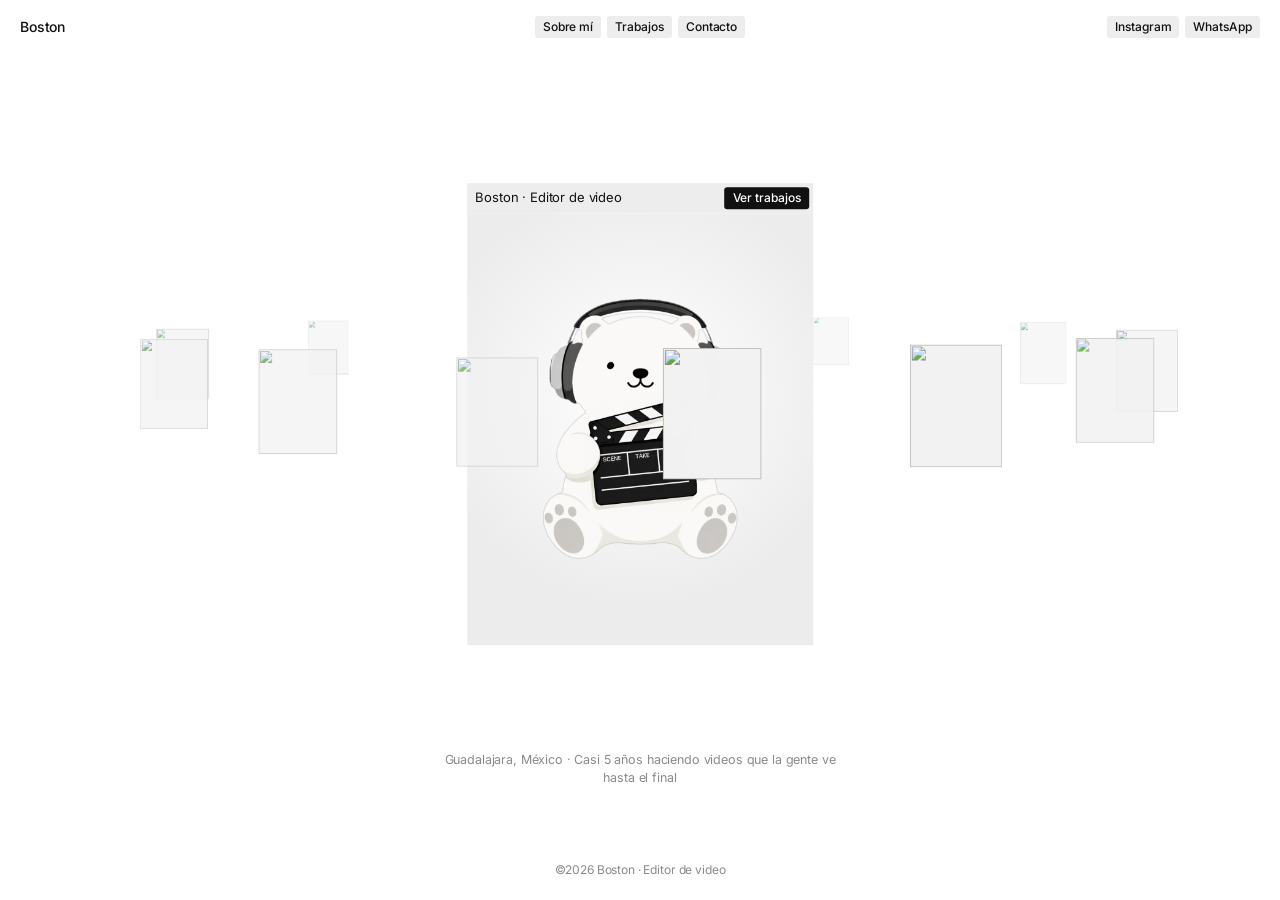
==== commit ed5809f7: "Inicio con anillo 3D de miniaturas que gira, como la plantilla El anillo gira solo, sigue al mouse, " ====
--- a/index.html
+++ b/index.html
@@ -27,25 +27,26 @@
   <nav class="mid" aria-label="Secciones"><a class="pill" href="sobre-mi.html">Sobre mí</a><a class="pill" href="trabajos.html">Trabajos</a><a class="pill" href="contacto.html">Contacto</a></nav>
   <nav class="side" aria-label="Redes"><a class="pill" href="https://www.instagram.com/bostonmori/" target="_blank" rel="noopener">Instagram</a><a class="pill" href="https://wa.me/523314516580" target="_blank" rel="noopener">WhatsApp</a></nav>
 </header>
-<main class="stage" aria-label="Proyecto destacado">
-  <div class="scene">
-      <a class="float" href="trabajos/barcagamer.html" style="--x:-41%;--y:-9%;--w:4.2vw;--d:0.9;--r:26deg;--i:2" data-depth="0.9" aria-label="BarcaGamer: Entré a la Élite 🤯 - BarcaGamer"><img class="" src="https://i.ytimg.com/vi/d-DEPvXgs9E/maxresdefault.jpg" data-fallback="https://i.ytimg.com/vi/d-DEPvXgs9E/hqdefault.jpg" alt="" decoding="async" onload="window.__thumbLoad&&__thumbLoad(this)" onerror="window.__thumbErr&&__thumbErr(this)"></a>
-      <a class="float" href="trabajos/maxiblox.html" style="--x:-37%;--y:-3%;--w:5.4vw;--d:0.7;--r:22deg;--i:3" data-depth="0.7" aria-label="MaxiBlox: Fusioné los BRAINROTS SECRETOS más OP para CONSEGUIR un BRAINROT CELESTIAL en Steal a Brainrot"><img class="" src="https://i.ytimg.com/vi/ytpF5BKilpY/maxresdefault.jpg" data-fallback="https://i.ytimg.com/vi/ytpF5BKilpY/hqdefault.jpg" alt="" decoding="async" onload="window.__thumbLoad&&__thumbLoad(this)" onerror="window.__thumbErr&&__thumbErr(this)"></a>
-      <a class="float" href="trabajos/barcagamerdos.html" style="--x:-27%;--y:-12%;--w:2.6vw;--d:1;--r:18deg;--i:4" data-depth="1" aria-label="BarcaGamerDos: PROBANDO DULCES JAPONESES - BarcaGamer"><img class="" src="https://i.ytimg.com/vi/Kc3zL-Zowqw/maxresdefault.jpg" data-fallback="https://i.ytimg.com/vi/Kc3zL-Zowqw/hqdefault.jpg" alt="" decoding="async" onload="window.__thumbLoad&&__thumbLoad(this)" onerror="window.__thumbErr&&__thumbErr(this)"></a>
-      <a class="float" href="trabajos/nataliamx.html" style="--x:-22.5%;--y:-2%;--w:7.6vw;--d:0.45;--r:12deg;--i:5" data-depth="0.45" aria-label="Nataliamx: VLOG EN CHICAGO CON AMIGOS"><img class="" src="https://i.ytimg.com/vi/j0skTtmSMlg/maxresdefault.jpg" data-fallback="https://i.ytimg.com/vi/j0skTtmSMlg/hqdefault.jpg" alt="" decoding="async" onload="window.__thumbLoad&&__thumbLoad(this)" onerror="window.__thumbErr&&__thumbErr(this)"></a>
-      <a class="float" href="trabajos/legoblox.html" style="--x:22.5%;--y:-2%;--w:7.2vw;--d:0.45;--r:-12deg;--i:6" data-depth="0.45" aria-label="LegoBlox: ¿Puede ChatGPT Vencer Blox Fruits?"><img class="" src="https://i.ytimg.com/vi/nGr4szRTmoQ/maxresdefault.jpg" data-fallback="https://i.ytimg.com/vi/nGr4szRTmoQ/hqdefault.jpg" alt="" decoding="async" onload="window.__thumbLoad&&__thumbLoad(this)" onerror="window.__thumbErr&&__thumbErr(this)"></a>
-      <a class="float" href="trabajos/willyrex-minecraft.html" style="--x:27.5%;--y:-11%;--w:2.4vw;--d:1;--r:-18deg;--i:7" data-depth="1" aria-label="Willyrex Minecraft: Empecé de 0 en YouTube en Minecraft!"><img class="" src="https://i.ytimg.com/vi/A-xqYzVGrz4/maxresdefault.jpg" data-fallback="https://i.ytimg.com/vi/A-xqYzVGrz4/hqdefault.jpg" alt="" decoding="async" onload="window.__thumbLoad&&__thumbLoad(this)" onerror="window.__thumbErr&&__thumbErr(this)"></a>
-      <a class="float" href="trabajos/maxiblox.html" style="--x:33%;--y:-4%;--w:3.6vw;--d:0.8;--r:-22deg;--i:8" data-depth="0.8" aria-label="MaxiBlox: Robé BRAINRTO SECRETO con poderes VIP en Steal a Brainrot (Roba un Brainrot)"><img class="" src="https://i.ytimg.com/vi/8kd72yUW9RI/maxresdefault.jpg" data-fallback="https://i.ytimg.com/vi/8kd72yUW9RI/hqdefault.jpg" alt="" decoding="async" onload="window.__thumbLoad&&__thumbLoad(this)" onerror="window.__thumbErr&&__thumbErr(this)"></a>
-      <a class="float" href="trabajos/nataliamx.html" style="--x:37.5%;--y:-7%;--w:3.4vw;--d:0.95;--r:-26deg;--i:9" data-depth="0.95" aria-label="Nataliamx: ORDENANDO LO MISMO DEL AUTO DE ENFRENTE"><img class="" src="https://i.ytimg.com/vi/Y-Tqf6544JY/maxresdefault.jpg" data-fallback="https://i.ytimg.com/vi/Y-Tqf6544JY/hqdefault.jpg" alt="" decoding="async" onload="window.__thumbLoad&&__thumbLoad(this)" onerror="window.__thumbErr&&__thumbErr(this)"></a>
-      <article class="feature" data-depth=".25" style="--i:1">
-        <div class="bar"><span>Willyrex</span><a class="pill dark" href="trabajos/willyrex.html">Ver caso</a></div>
-        <a class="cover" href="trabajos/willyrex.html" aria-label="Ver caso de Willyrex">
-          <img class="bg" src="https://i.ytimg.com/vi/4Egtk372__I/maxresdefault.jpg" data-fallback="https://i.ytimg.com/vi/4Egtk372__I/hqdefault.jpg" alt="" decoding="async" onload="window.__thumbLoad&&__thumbLoad(this)" onerror="window.__thumbErr&&__thumbErr(this)">
-          <span class="inset" data-depth="1.1"><img class="" src="https://i.ytimg.com/vi/4Egtk372__I/maxresdefault.jpg" data-fallback="https://i.ytimg.com/vi/4Egtk372__I/hqdefault.jpg" alt="" decoding="async" onload="window.__thumbLoad&&__thumbLoad(this)" onerror="window.__thumbErr&&__thumbErr(this)"></span>
-        </a>
+<main class="stage" aria-label="Trabajos destacados">
+  <div class="scene" id="scene">
+      <a class="ring-item" href="trabajos/barcagamer.html" data-i="0" aria-label="BarcaGamer: Entré a la Élite 🤯 - BarcaGamer"><img class="" src="https://i.ytimg.com/vi/d-DEPvXgs9E/maxresdefault.jpg" data-fallback="https://i.ytimg.com/vi/d-DEPvXgs9E/hqdefault.jpg" alt="" decoding="async" onload="window.__thumbLoad&&__thumbLoad(this)" onerror="window.__thumbErr&&__thumbErr(this)"><span class="ring-cap">BarcaGamer</span></a>
+      <a class="ring-item" href="trabajos/maxiblox.html" data-i="1" aria-label="MaxiBlox: Fusioné los BRAINROTS SECRETOS más OP para CONSEGUIR un BRAINROT CELESTIAL en Steal a Brainrot"><img class="" src="https://i.ytimg.com/vi/ytpF5BKilpY/maxresdefault.jpg" data-fallback="https://i.ytimg.com/vi/ytpF5BKilpY/hqdefault.jpg" alt="" decoding="async" onload="window.__thumbLoad&&__thumbLoad(this)" onerror="window.__thumbErr&&__thumbErr(this)"><span class="ring-cap">MaxiBlox</span></a>
+      <a class="ring-item" href="trabajos/barcagamerdos.html" data-i="2" aria-label="BarcaGamerDos: PROBANDO DULCES JAPONESES - BarcaGamer"><img class="" src="https://i.ytimg.com/vi/Kc3zL-Zowqw/maxresdefault.jpg" data-fallback="https://i.ytimg.com/vi/Kc3zL-Zowqw/hqdefault.jpg" alt="" decoding="async" onload="window.__thumbLoad&&__thumbLoad(this)" onerror="window.__thumbErr&&__thumbErr(this)"><span class="ring-cap">BarcaGamerDos</span></a>
+      <a class="ring-item" href="trabajos/nataliamx.html" data-i="3" aria-label="Nataliamx: VLOG EN CHICAGO CON AMIGOS"><img class="" src="https://i.ytimg.com/vi/j0skTtmSMlg/maxresdefault.jpg" data-fallback="https://i.ytimg.com/vi/j0skTtmSMlg/hqdefault.jpg" alt="" decoding="async" onload="window.__thumbLoad&&__thumbLoad(this)" onerror="window.__thumbErr&&__thumbErr(this)"><span class="ring-cap">Nataliamx</span></a>
+      <a class="ring-item" href="trabajos/legoblox.html" data-i="4" aria-label="LegoBlox: ¿Puede ChatGPT Vencer Blox Fruits?"><img class="" src="https://i.ytimg.com/vi/nGr4szRTmoQ/maxresdefault.jpg" data-fallback="https://i.ytimg.com/vi/nGr4szRTmoQ/hqdefault.jpg" alt="" decoding="async" onload="window.__thumbLoad&&__thumbLoad(this)" onerror="window.__thumbErr&&__thumbErr(this)"><span class="ring-cap">LegoBlox</span></a>
+      <a class="ring-item" href="trabajos/willyrex-minecraft.html" data-i="5" aria-label="Willyrex Minecraft: Empecé de 0 en YouTube en Minecraft!"><img class="" src="https://i.ytimg.com/vi/A-xqYzVGrz4/maxresdefault.jpg" data-fallback="https://i.ytimg.com/vi/A-xqYzVGrz4/hqdefault.jpg" alt="" decoding="async" onload="window.__thumbLoad&&__thumbLoad(this)" onerror="window.__thumbErr&&__thumbErr(this)"><span class="ring-cap">Willyrex Minecraft</span></a>
+      <a class="ring-item" href="trabajos/willyrex.html" data-i="6" aria-label="Willyrex: Call of Duty está en DECLIVE"><img class="" src="https://i.ytimg.com/vi/4Egtk372__I/maxresdefault.jpg" data-fallback="https://i.ytimg.com/vi/4Egtk372__I/hqdefault.jpg" alt="" decoding="async" onload="window.__thumbLoad&&__thumbLoad(this)" onerror="window.__thumbErr&&__thumbErr(this)"><span class="ring-cap">Willyrex</span></a>
+      <a class="ring-item" href="trabajos/maxiblox.html" data-i="7" aria-label="MaxiBlox: Robé BRAINRTO SECRETO con poderes VIP en Steal a Brainrot (Roba un Brainrot)"><img class="" src="https://i.ytimg.com/vi/8kd72yUW9RI/maxresdefault.jpg" data-fallback="https://i.ytimg.com/vi/8kd72yUW9RI/hqdefault.jpg" alt="" decoding="async" onload="window.__thumbLoad&&__thumbLoad(this)" onerror="window.__thumbErr&&__thumbErr(this)"><span class="ring-cap">MaxiBlox</span></a>
+      <a class="ring-item" href="trabajos/nataliamx.html" data-i="8" aria-label="Nataliamx: ORDENANDO LO MISMO DEL AUTO DE ENFRENTE"><img class="" src="https://i.ytimg.com/vi/Y-Tqf6544JY/maxresdefault.jpg" data-fallback="https://i.ytimg.com/vi/Y-Tqf6544JY/hqdefault.jpg" alt="" decoding="async" onload="window.__thumbLoad&&__thumbLoad(this)" onerror="window.__thumbErr&&__thumbErr(this)"><span class="ring-cap">Nataliamx</span></a>
+      <a class="ring-item" href="trabajos/lucasta.html" data-i="9" aria-label="Lucasta: le puse MODS INSANOS al LEFT 4 DEAD 2 👻"><img class="" src="https://i.ytimg.com/vi/ZYWvtWe6GGA/maxresdefault.jpg" data-fallback="https://i.ytimg.com/vi/ZYWvtWe6GGA/hqdefault.jpg" alt="" decoding="async" onload="window.__thumbLoad&&__thumbLoad(this)" onerror="window.__thumbErr&&__thumbErr(this)"><span class="ring-cap">Lucasta</span></a>
+      <a class="ring-item" href="trabajos/lucasta.html" data-i="10" aria-label="Lucasta: Este juego es muy DIFÍCIL 😭"><img class="" src="https://i.ytimg.com/vi/NzWVd0iwaLM/maxresdefault.jpg" data-fallback="https://i.ytimg.com/vi/NzWVd0iwaLM/hqdefault.jpg" alt="" decoding="async" onload="window.__thumbLoad&&__thumbLoad(this)" onerror="window.__thumbErr&&__thumbErr(this)"><span class="ring-cap">Lucasta</span></a>
+      <a class="ring-item" href="trabajos/barcagamerdos.html" data-i="11" aria-label="BarcaGamerDos: ¿QUE HACEEEEEEEEE? 🤐  #barcagamer #twitch #memesenespanol"><img class="v" src="https://i.ytimg.com/vi/t2CfnLK9ZvA/oar2.jpg" data-fallback="https://i.ytimg.com/vi/t2CfnLK9ZvA/hqdefault.jpg" alt="" decoding="async" onload="window.__thumbLoad&&__thumbLoad(this)" onerror="window.__thumbErr&&__thumbErr(this)"><span class="ring-cap">BarcaGamerDos</span></a>
+      <article class="feature">
+        <div class="bar"><span>Boston · Editor de video</span><a class="pill dark" href="trabajos.html">Ver trabajos</a></div>
+        <a class="cover" href="trabajos.html" aria-label="Ver trabajos"><img src="img/oso.png" alt="Oso polar con audífonos y claqueta, la mascota de Boston" width="900" height="900"></a>
       </article>
   </div>
-  <p class="tagline">Editor de video · Guadalajara, México · Casi 5 años haciendo videos que la gente ve hasta el final</p>
+  <p class="tagline">Guadalajara, México · Casi 5 años haciendo videos que la gente ve hasta el final</p>
 </main>
 <footer class="foot">©2026 Boston · Editor de video</footer>
 <script src="assets/app.js" defer></script>
--- a/assets/styles.css
+++ b/assets/styles.css
@@ -44,23 +44,27 @@
 /* Inicio */
 body.home { min-height: 100vh; min-height: 100svh; display: grid; grid-template-rows: auto 1fr auto; overflow-x: clip; }
 .stage { position: relative; display: grid; align-content: center; justify-items: center; gap: 22px; padding-block: 10px; overflow: hidden; }
-.scene { position: relative; width: 100%; height: clamp(440px, 72vh, 680px); perspective: 1400px; }
-.feature { position: absolute; left: 50%; top: 50%; width: clamp(250px, 27vw, 410px); transform: translate(-50%, -50%); z-index: 3; }
-.feature .bar { display: flex; justify-content: space-between; align-items: center; gap: 8px; background: var(--pill); padding: 4px 4px 4px 7px; font-size: 13px; }
-.cover { position: relative; display: block; aspect-ratio: 4 / 5; overflow: hidden; background: var(--card); }
-.cover img.bg { position: absolute; inset: 0; width: 100%; height: 100%; object-fit: cover; scale: 1.25; filter: saturate(1.1); }
-.inset { position: absolute; left: 30%; top: 28%; width: 40%; aspect-ratio: 3 / 4; overflow: hidden; box-shadow: 0 18px 40px rgba(0,0,0,.18); }
-.inset img { width: 100%; height: 100%; object-fit: cover; }
-.float { position: absolute; left: calc(50% + var(--x)); top: calc(50% + var(--y)); width: var(--w); aspect-ratio: 3 / 4; transform: translate(-50%, -50%) rotateY(calc(var(--r) + var(--tilt, 0deg))); background: var(--card); overflow: hidden; z-index: 2; transition: filter .3s ease; }
-.float:nth-of-type(3n) { aspect-ratio: 4 / 5; }
-.float:nth-of-type(4n) { aspect-ratio: 2 / 3; }
-.float img { width: 100%; height: 100%; object-fit: cover; }
-.float:hover { filter: brightness(1.06) contrast(1.05); }
-.tagline { color: var(--muted); font-size: 12px; text-align: center; padding-inline: var(--gutter); max-width: 60ch; }
+.scene { position: relative; width: 100%; height: clamp(440px, 70vh, 700px); --base: clamp(84px, 8.2vw, 130px); touch-action: pan-y; }
+.feature { position: absolute; left: 50%; top: 50%; width: clamp(250px, 27vw, 420px); transform: translate(-50%, -50%); z-index: 50; }
+.feature .bar { display: flex; justify-content: space-between; align-items: center; gap: 8px; background: var(--pill); padding: 4px 4px 4px 8px; font-size: 13px; }
+.cover { position: relative; display: grid; place-items: center; aspect-ratio: 4 / 5; overflow: hidden; background: radial-gradient(circle at 50% 42%, #FFFFFF, #ECECEC 70%); }
+.cover img { width: 80%; height: auto; transition: scale .8s cubic-bezier(.2, .7, .2, 1); }
+.cover:hover img { scale: 1.05; }
+.ring-item { position: absolute; left: 50%; top: 50%; width: var(--base); aspect-ratio: 3 / 4; background: var(--card); will-change: transform; transform: translate(-50%, -50%) scale(.3); opacity: 0; }
+.ring-item img { width: 100%; height: 100%; object-fit: cover; }
+.ring-cap { position: absolute; left: 0; right: 0; bottom: 0; padding: 4px 6px; font-size: 11px; background: rgba(255,255,255,.92); opacity: 0; translate: 0 100%; transition: opacity .25s ease, translate .25s ease; white-space: nowrap; overflow: hidden; text-overflow: ellipsis; }
+.ring-item:hover .ring-cap, .ring-item:focus-visible .ring-cap { opacity: 1; translate: 0 0; }
+.no-js .ring-item, .ring-item.static { opacity: 1; }
+.tagline { color: var(--muted); font-size: 12.5px; text-align: center; padding-inline: var(--gutter); max-width: 56ch; }
 @media (max-width: 760px) {
-  .scene { height: clamp(420px, 66vh, 560px); }
-  .feature { width: 62vw; }
-  .float { width: calc(var(--w) * 2.6); left: calc(50% + var(--x) * 1.15); }
+  .scene { height: clamp(460px, 68vh, 600px); --base: 19vw; }
+  .feature { width: 86vw; }
+}
+/* En el celular el menú principal va abajo, en una barra negra, como en la plantilla */
+@media (max-width: 640px) {
+  .top .mid { position: fixed; left: 50%; bottom: calc(14px + env(safe-area-inset-bottom, 0px)); transform: translateX(-50%); background: var(--fg); padding: 4px; gap: 4px; z-index: 60; grid-row: auto; flex-wrap: nowrap; width: max-content; }
+  .top .side .pill { background: var(--fg); color: #fff; }
+  body { padding-bottom: 64px; }
 }
 
 /* Páginas internas */
@@ -73,13 +77,15 @@
 .grid { display: grid; grid-template-columns: repeat(4, minmax(0, 1fr)); gap: 8px; }
 @media (max-width: 1000px) { .grid { grid-template-columns: repeat(3, minmax(0, 1fr)); } }
 @media (max-width: 720px) { .grid { grid-template-columns: repeat(2, minmax(0, 1fr)); } }
+
 .tile { display: block; background: var(--card); text-decoration: none; min-width: 0; }
 .tile .img { display: block; aspect-ratio: 1; overflow: hidden; background: #E9E9E9; }
 .tile .img img, .tile .img .ph { width: 100%; height: 100%; object-fit: cover; transition: scale .7s cubic-bezier(.2, .7, .2, 1); }
 .tile:hover .img img { scale: 1.05; }
 .label { display: flex; justify-content: space-between; gap: 10px; padding: 8px 7px; font-size: 12.5px; }
+@media (max-width: 720px) { .label { display: grid; gap: 2px; } }
 .label .name { overflow: hidden; text-overflow: ellipsis; white-space: nowrap; min-width: 0; }
-.label .cat { color: var(--muted); white-space: nowrap; }
+.label .cat { color: var(--muted); white-space: nowrap; overflow: hidden; text-overflow: ellipsis; }
 .tile.hide { display: none; }
 .tile.pop { animation: pop .5s cubic-bezier(.2, .7, .2, 1) both; }
 .ph { display: grid; place-items: center; width: 100%; height: 100%; background: linear-gradient(135deg, #EFE6FF, #FFE2D4); }
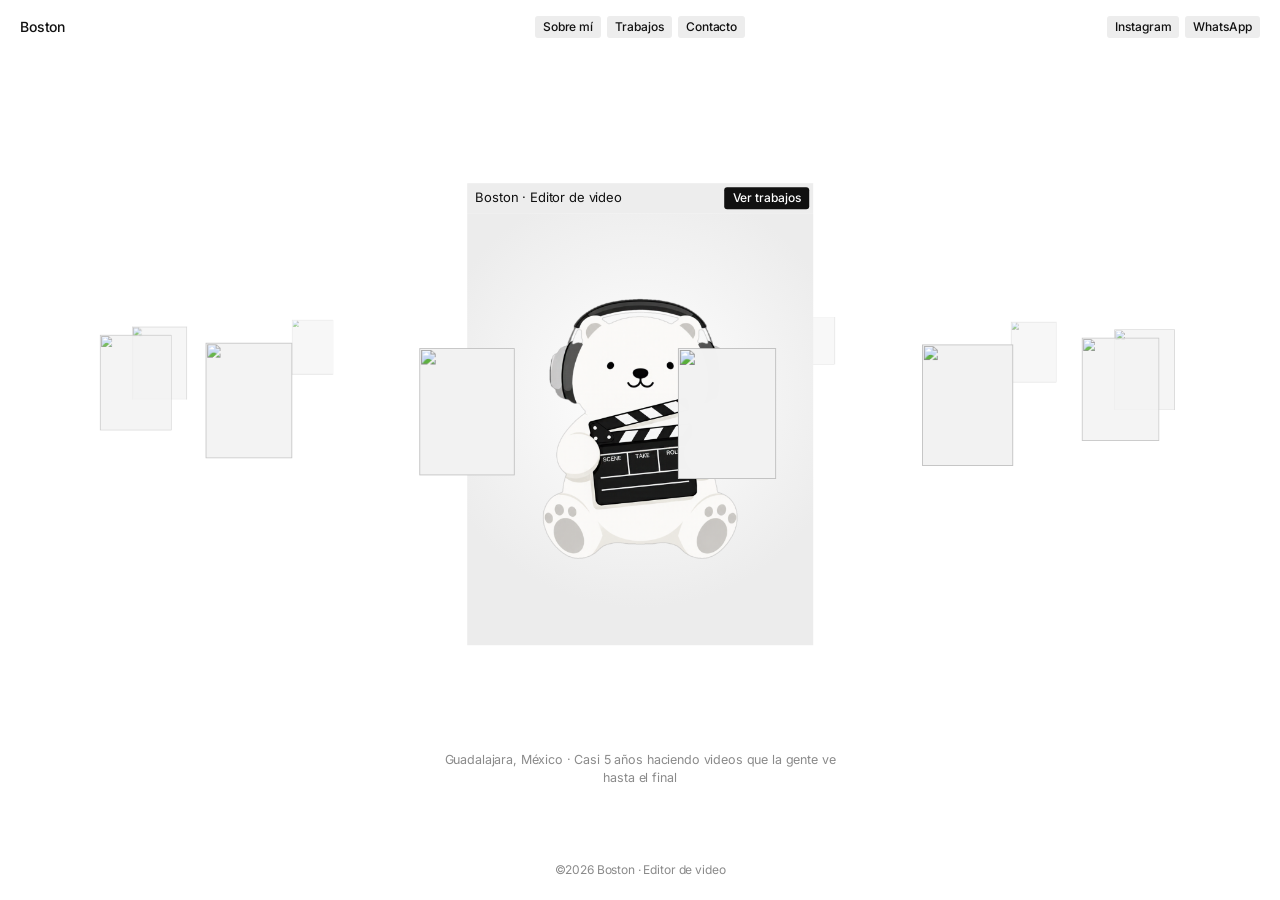
==== commit 1b6b3df8: "Evitar que el navegador use estilos y animaciones viejos Co-Authored-By: Claude Opus 5.5 <noreply@an" ====
--- a/index.html
+++ b/index.html
@@ -18,7 +18,7 @@
 <link rel="preconnect" href="https://fonts.googleapis.com">
 <link rel="preconnect" href="https://fonts.gstatic.com" crossorigin>
 <link rel="stylesheet" href="https://fonts.googleapis.com/css2?family=Inter:wght@400;500;600&display=swap">
-<link rel="stylesheet" href="assets/styles.css">
+<link rel="stylesheet" href="assets/styles.css?v=095f93a7">
 <script>document.documentElement.classList.add('js')</script>
 </head>
 <body class="home">
@@ -49,6 +49,6 @@
   <p class="tagline">Guadalajara, México · Casi 5 años haciendo videos que la gente ve hasta el final</p>
 </main>
 <footer class="foot">©2026 Boston · Editor de video</footer>
-<script src="assets/app.js" defer></script>
+<script src="assets/app.js?v=6c389961" defer></script>
 </body>
 </html>
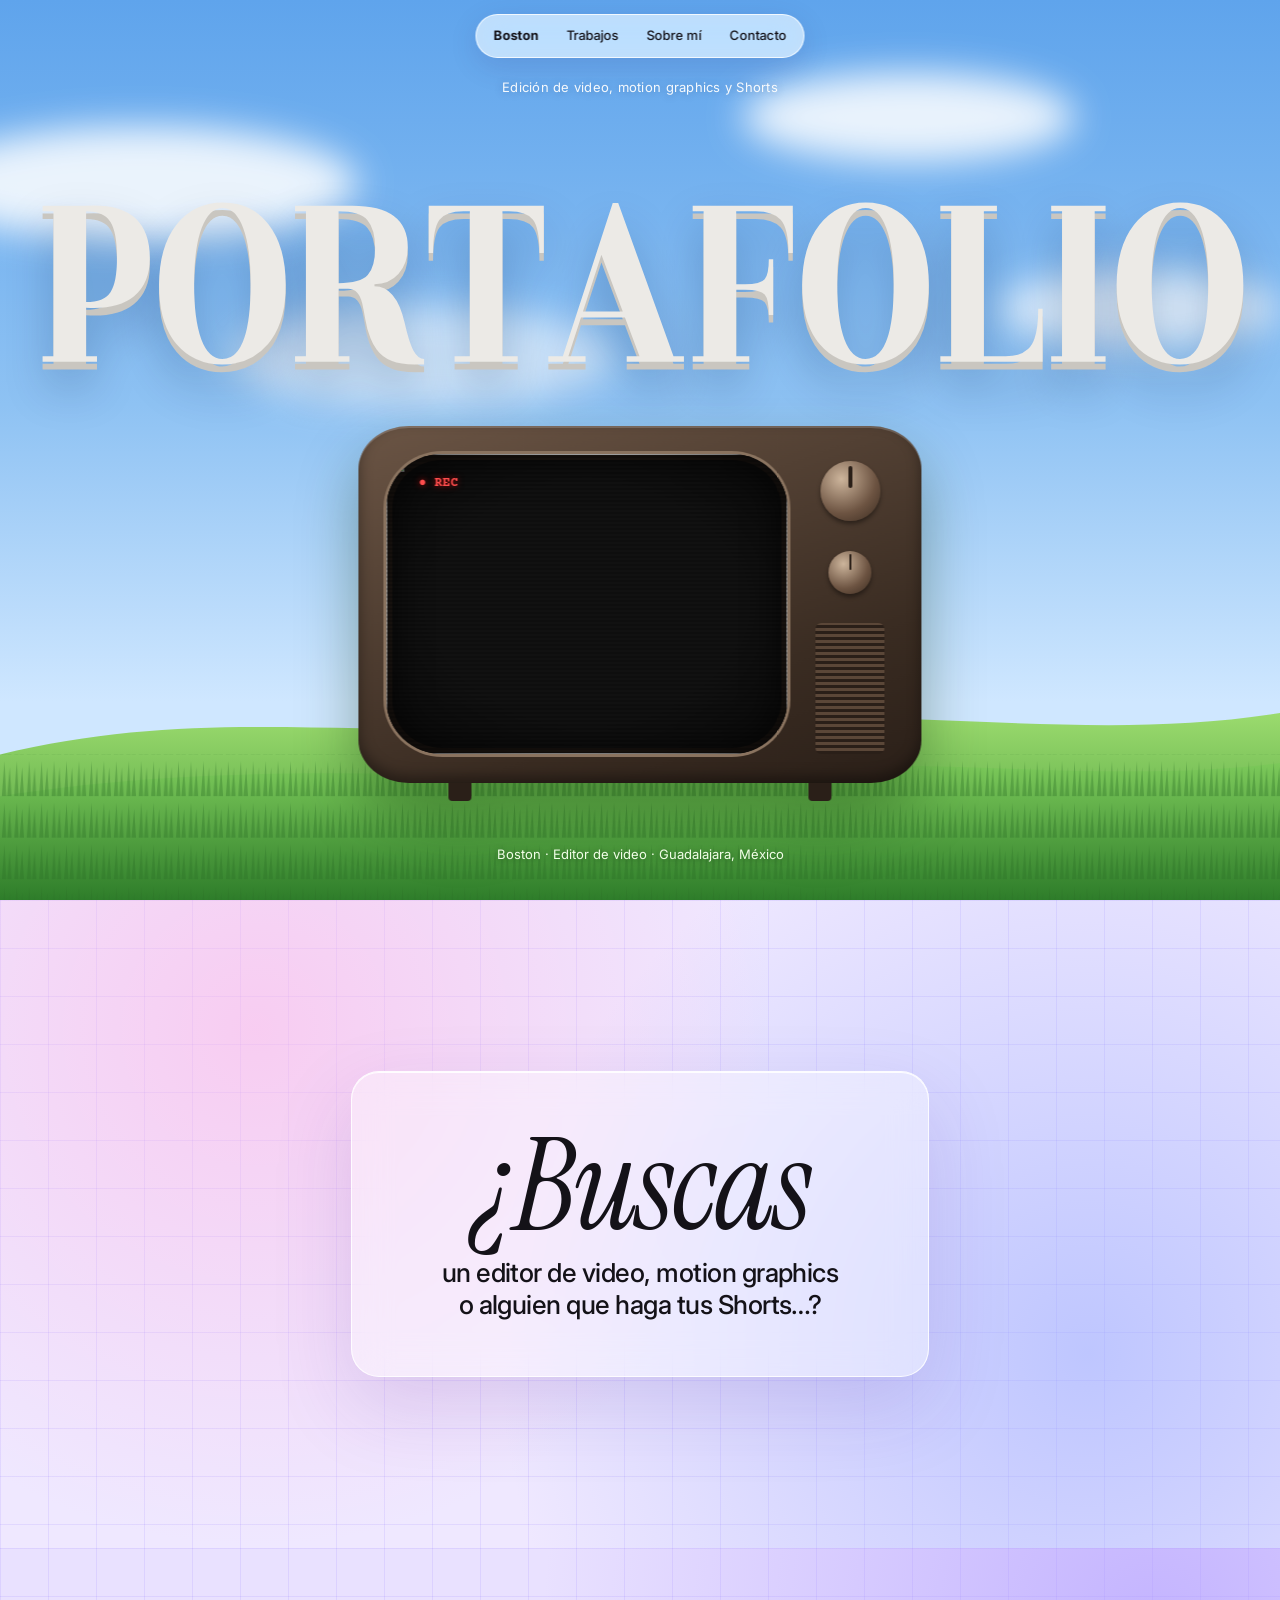
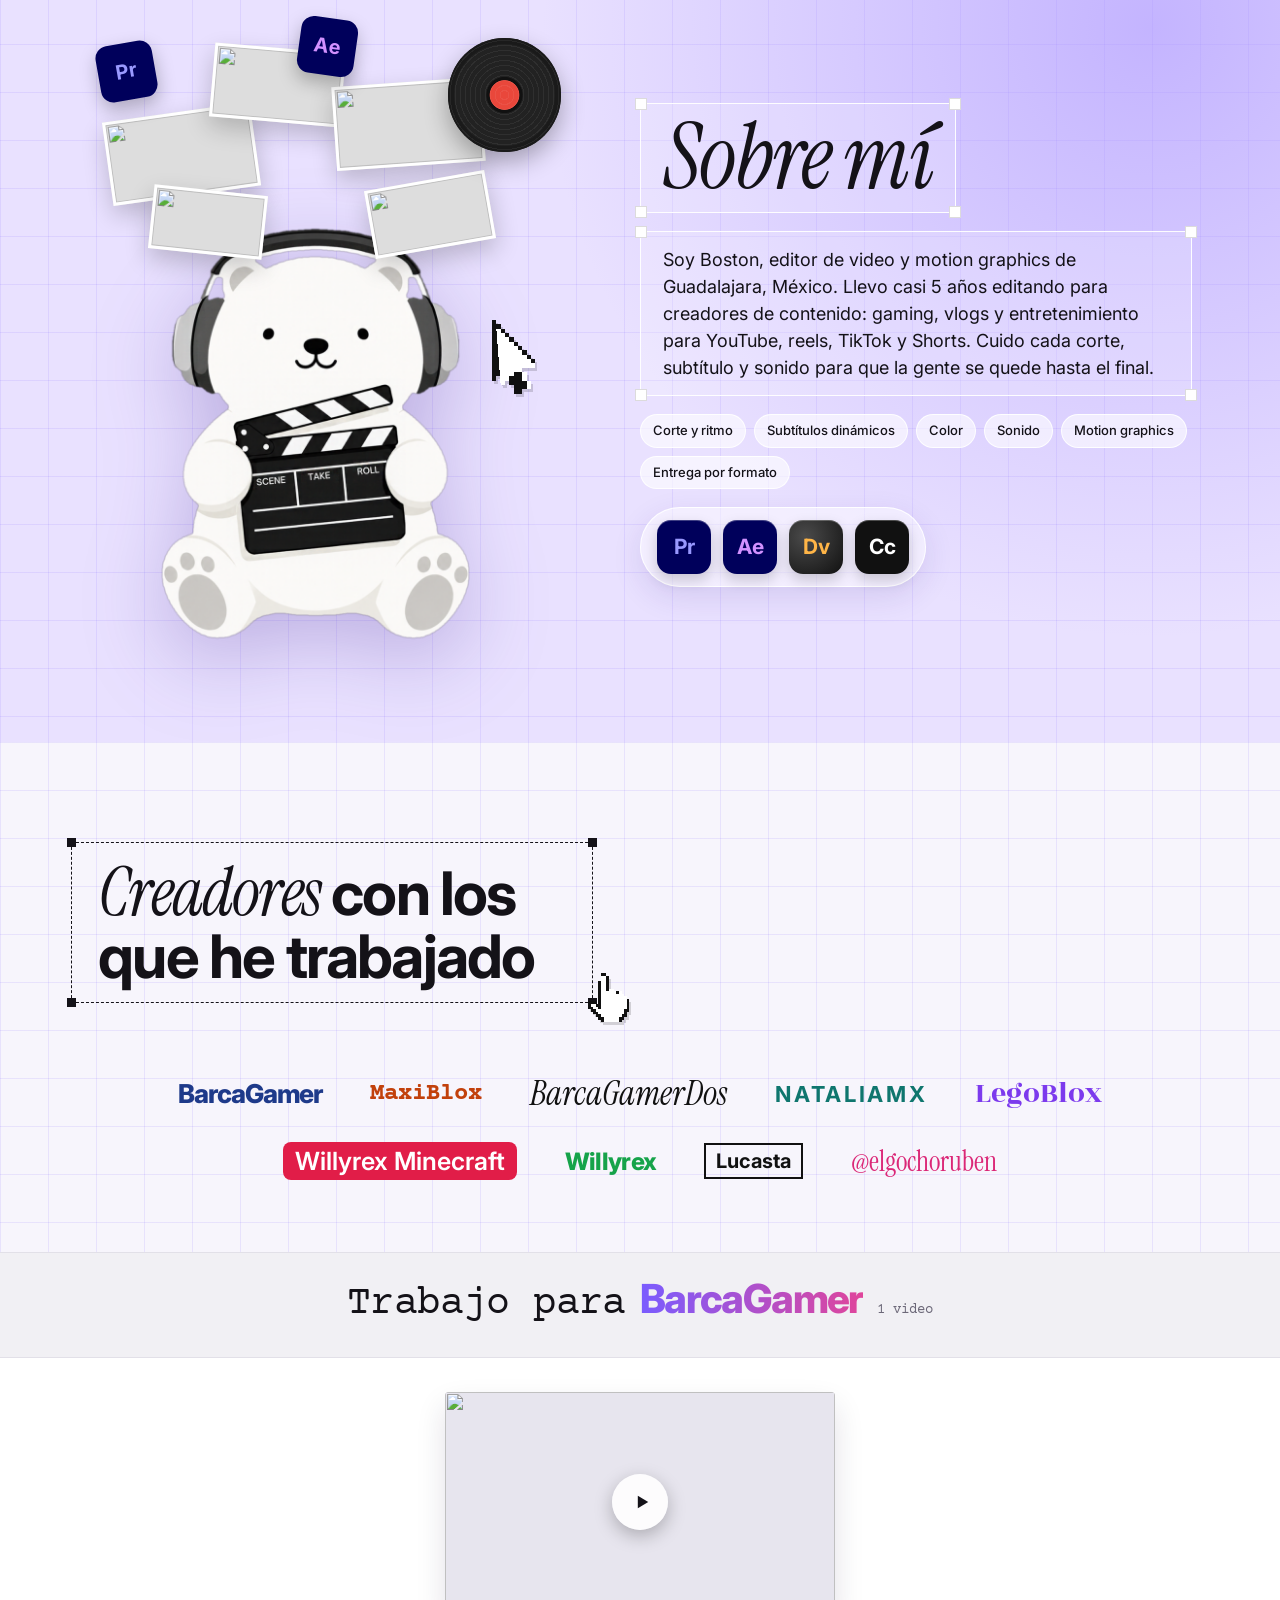
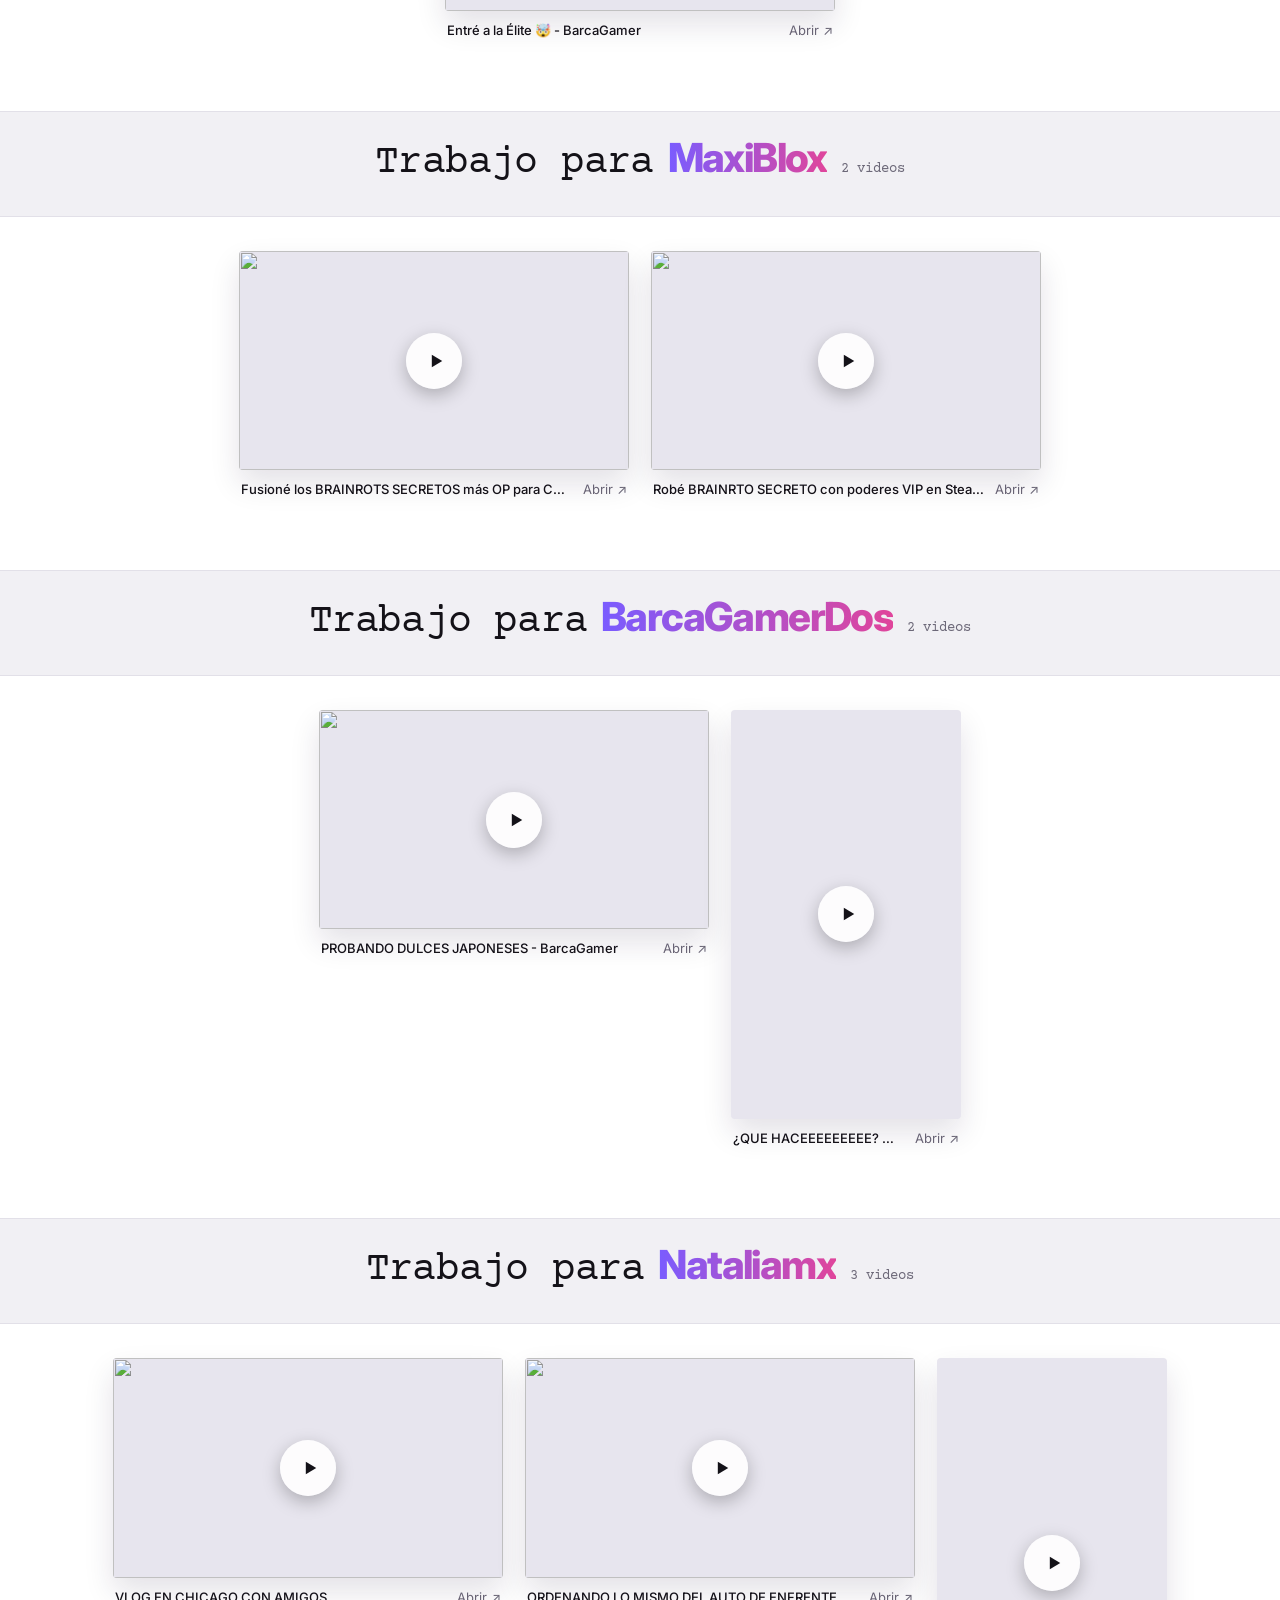
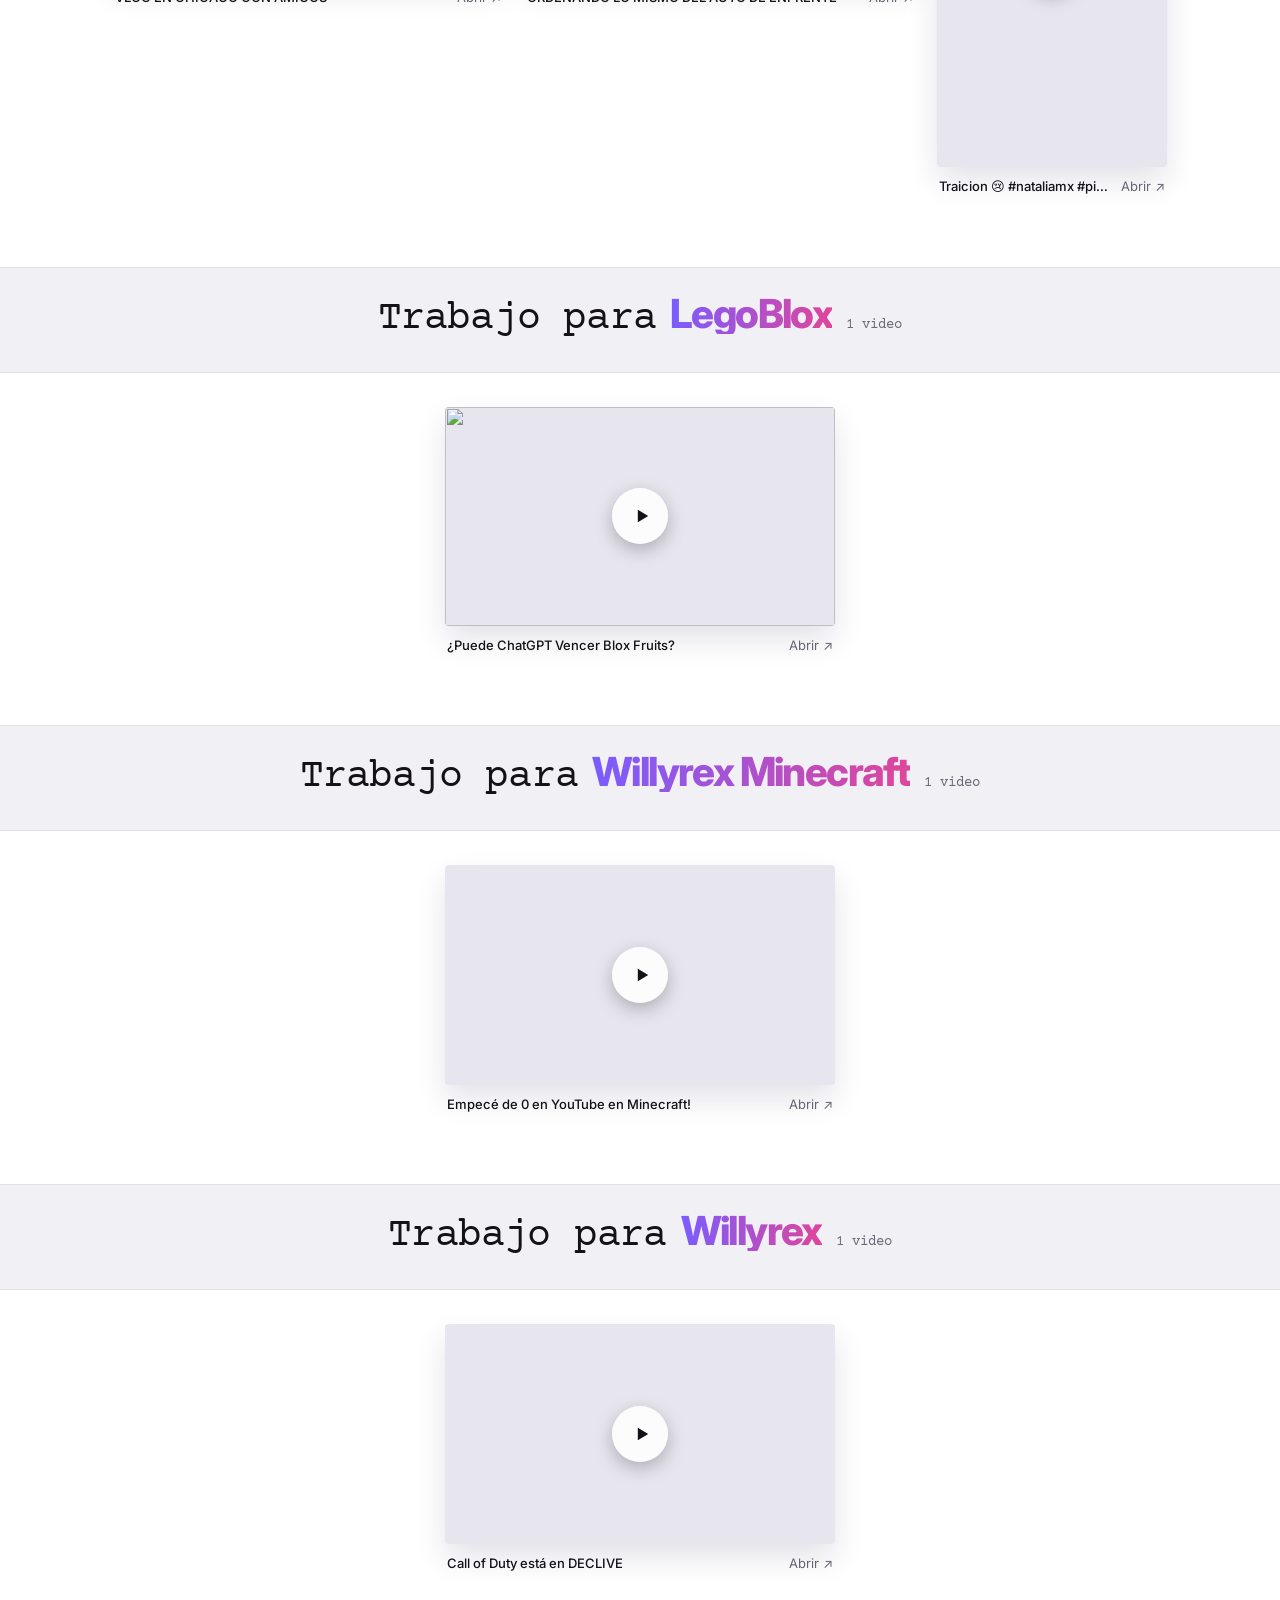
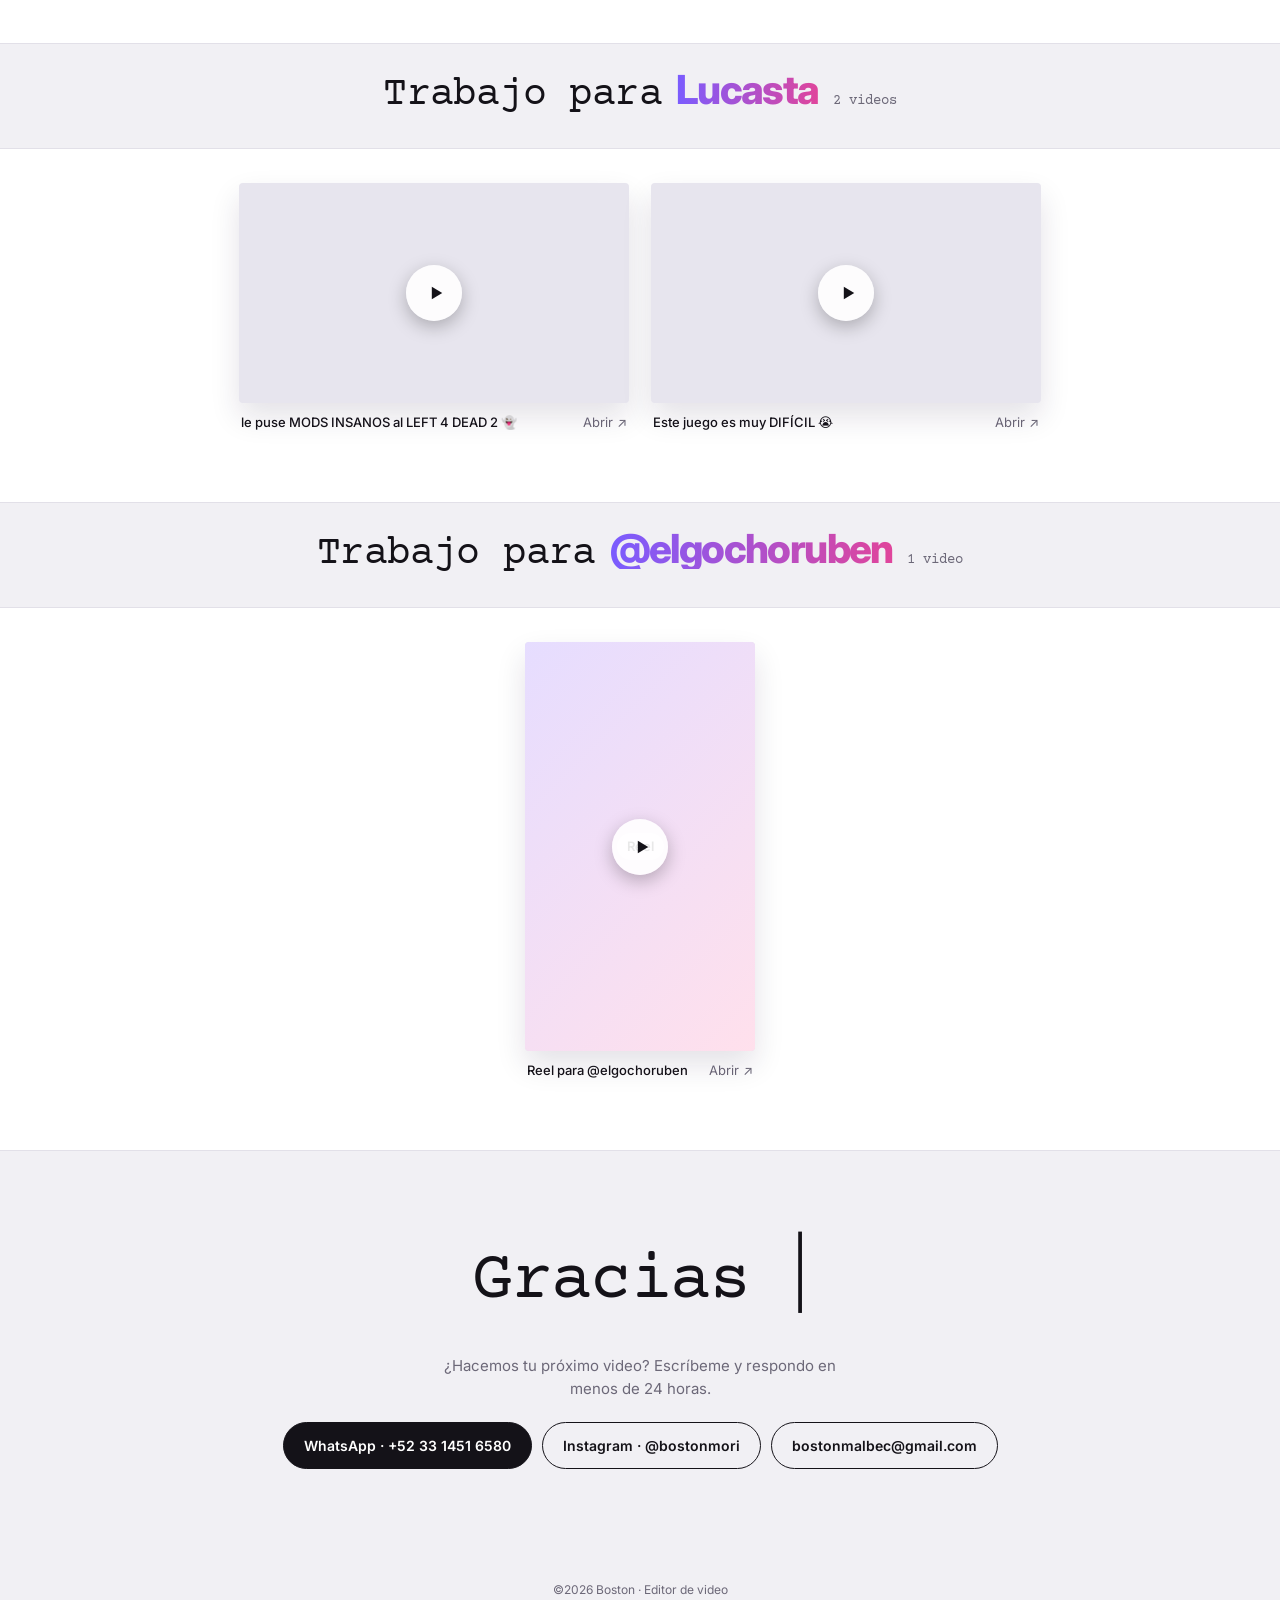
==== commit 3e5222f0: "Rediseño estilo presentación de portafolio de Behance Portada con cielo, pasto y una tele retro que " ====
--- a/index.html
+++ b/index.html
@@ -3,52 +3,131 @@
 <head>
 <meta charset="utf-8">
 <meta name="viewport" content="width=device-width, initial-scale=1, viewport-fit=cover">
-<title>Boston · Editor de video</title>
-<meta name="description" content="Portafolio de Boston, editor de video de Guadalajara, México: YouTube, reels, TikTok y Shorts.">
-<meta property="og:title" content="Boston · Editor de video">
-<meta property="og:description" content="Portafolio de Boston, editor de video de Guadalajara, México: YouTube, reels, TikTok y Shorts.">
+<title>Portafolio · Boston, editor de video</title>
+<meta name="description" content="Portafolio de Boston, editor de video y motion graphics de Guadalajara, México: YouTube, reels, TikTok y Shorts.">
+<meta property="og:title" content="Portafolio · Boston, editor de video">
+<meta property="og:description" content="Casi 5 años editando videos para creadores de contenido. Mira mis trabajos.">
 <meta property="og:type" content="website">
 <meta property="og:url" content="https://bostonmalbec-tech.github.io/">
-<meta property="og:image" content="https://bostonmalbec-tech.github.io/og-image.png?v=6">
+<meta property="og:image" content="https://bostonmalbec-tech.github.io/og-image.png?v=7">
 <meta property="og:image:width" content="1200">
 <meta property="og:image:height" content="630">
 <meta name="twitter:card" content="summary_large_image">
-<meta name="twitter:image" content="https://bostonmalbec-tech.github.io/og-image.png?v=6">
+<meta name="twitter:image" content="https://bostonmalbec-tech.github.io/og-image.png?v=7">
 <link rel="icon" type="image/png" href="img/oso.png">
 <link rel="preconnect" href="https://fonts.googleapis.com">
 <link rel="preconnect" href="https://fonts.gstatic.com" crossorigin>
-<link rel="stylesheet" href="https://fonts.googleapis.com/css2?family=Inter:wght@400;500;600&display=swap">
-<link rel="stylesheet" href="assets/styles.css?v=095f93a7">
+<link rel="stylesheet" href="https://fonts.googleapis.com/css2?family=Rozha+One&family=Instrument+Serif:ital@0;1&family=Courier+Prime:wght@400;700&family=Inter:wght@400;500;600;700&display=swap">
+<link rel="stylesheet" href="assets/styles.css?v=afad64cc">
 <script>document.documentElement.classList.add('js')</script>
 </head>
-<body class="home">
-<header class="top">
-  <a class="brand" href="index.html">Boston</a>
-  <nav class="mid" aria-label="Secciones"><a class="pill" href="sobre-mi.html">Sobre mí</a><a class="pill" href="trabajos.html">Trabajos</a><a class="pill" href="contacto.html">Contacto</a></nav>
-  <nav class="side" aria-label="Redes"><a class="pill" href="https://www.instagram.com/bostonmori/" target="_blank" rel="noopener">Instagram</a><a class="pill" href="https://wa.me/523314516580" target="_blank" rel="noopener">WhatsApp</a></nav>
-</header>
-<main class="stage" aria-label="Trabajos destacados">
-  <div class="scene" id="scene">
-      <a class="ring-item" href="trabajos/barcagamer.html" data-i="0" aria-label="BarcaGamer: Entré a la Élite 🤯 - BarcaGamer"><img class="" src="https://i.ytimg.com/vi/d-DEPvXgs9E/maxresdefault.jpg" data-fallback="https://i.ytimg.com/vi/d-DEPvXgs9E/hqdefault.jpg" alt="" decoding="async" onload="window.__thumbLoad&&__thumbLoad(this)" onerror="window.__thumbErr&&__thumbErr(this)"><span class="ring-cap">BarcaGamer</span></a>
-      <a class="ring-item" href="trabajos/maxiblox.html" data-i="1" aria-label="MaxiBlox: Fusioné los BRAINROTS SECRETOS más OP para CONSEGUIR un BRAINROT CELESTIAL en Steal a Brainrot"><img class="" src="https://i.ytimg.com/vi/ytpF5BKilpY/maxresdefault.jpg" data-fallback="https://i.ytimg.com/vi/ytpF5BKilpY/hqdefault.jpg" alt="" decoding="async" onload="window.__thumbLoad&&__thumbLoad(this)" onerror="window.__thumbErr&&__thumbErr(this)"><span class="ring-cap">MaxiBlox</span></a>
-      <a class="ring-item" href="trabajos/barcagamerdos.html" data-i="2" aria-label="BarcaGamerDos: PROBANDO DULCES JAPONESES - BarcaGamer"><img class="" src="https://i.ytimg.com/vi/Kc3zL-Zowqw/maxresdefault.jpg" data-fallback="https://i.ytimg.com/vi/Kc3zL-Zowqw/hqdefault.jpg" alt="" decoding="async" onload="window.__thumbLoad&&__thumbLoad(this)" onerror="window.__thumbErr&&__thumbErr(this)"><span class="ring-cap">BarcaGamerDos</span></a>
-      <a class="ring-item" href="trabajos/nataliamx.html" data-i="3" aria-label="Nataliamx: VLOG EN CHICAGO CON AMIGOS"><img class="" src="https://i.ytimg.com/vi/j0skTtmSMlg/maxresdefault.jpg" data-fallback="https://i.ytimg.com/vi/j0skTtmSMlg/hqdefault.jpg" alt="" decoding="async" onload="window.__thumbLoad&&__thumbLoad(this)" onerror="window.__thumbErr&&__thumbErr(this)"><span class="ring-cap">Nataliamx</span></a>
-      <a class="ring-item" href="trabajos/legoblox.html" data-i="4" aria-label="LegoBlox: ¿Puede ChatGPT Vencer Blox Fruits?"><img class="" src="https://i.ytimg.com/vi/nGr4szRTmoQ/maxresdefault.jpg" data-fallback="https://i.ytimg.com/vi/nGr4szRTmoQ/hqdefault.jpg" alt="" decoding="async" onload="window.__thumbLoad&&__thumbLoad(this)" onerror="window.__thumbErr&&__thumbErr(this)"><span class="ring-cap">LegoBlox</span></a>
-      <a class="ring-item" href="trabajos/willyrex-minecraft.html" data-i="5" aria-label="Willyrex Minecraft: Empecé de 0 en YouTube en Minecraft!"><img class="" src="https://i.ytimg.com/vi/A-xqYzVGrz4/maxresdefault.jpg" data-fallback="https://i.ytimg.com/vi/A-xqYzVGrz4/hqdefault.jpg" alt="" decoding="async" onload="window.__thumbLoad&&__thumbLoad(this)" onerror="window.__thumbErr&&__thumbErr(this)"><span class="ring-cap">Willyrex Minecraft</span></a>
-      <a class="ring-item" href="trabajos/willyrex.html" data-i="6" aria-label="Willyrex: Call of Duty está en DECLIVE"><img class="" src="https://i.ytimg.com/vi/4Egtk372__I/maxresdefault.jpg" data-fallback="https://i.ytimg.com/vi/4Egtk372__I/hqdefault.jpg" alt="" decoding="async" onload="window.__thumbLoad&&__thumbLoad(this)" onerror="window.__thumbErr&&__thumbErr(this)"><span class="ring-cap">Willyrex</span></a>
-      <a class="ring-item" href="trabajos/maxiblox.html" data-i="7" aria-label="MaxiBlox: Robé BRAINRTO SECRETO con poderes VIP en Steal a Brainrot (Roba un Brainrot)"><img class="" src="https://i.ytimg.com/vi/8kd72yUW9RI/maxresdefault.jpg" data-fallback="https://i.ytimg.com/vi/8kd72yUW9RI/hqdefault.jpg" alt="" decoding="async" onload="window.__thumbLoad&&__thumbLoad(this)" onerror="window.__thumbErr&&__thumbErr(this)"><span class="ring-cap">MaxiBlox</span></a>
-      <a class="ring-item" href="trabajos/nataliamx.html" data-i="8" aria-label="Nataliamx: ORDENANDO LO MISMO DEL AUTO DE ENFRENTE"><img class="" src="https://i.ytimg.com/vi/Y-Tqf6544JY/maxresdefault.jpg" data-fallback="https://i.ytimg.com/vi/Y-Tqf6544JY/hqdefault.jpg" alt="" decoding="async" onload="window.__thumbLoad&&__thumbLoad(this)" onerror="window.__thumbErr&&__thumbErr(this)"><span class="ring-cap">Nataliamx</span></a>
-      <a class="ring-item" href="trabajos/lucasta.html" data-i="9" aria-label="Lucasta: le puse MODS INSANOS al LEFT 4 DEAD 2 👻"><img class="" src="https://i.ytimg.com/vi/ZYWvtWe6GGA/maxresdefault.jpg" data-fallback="https://i.ytimg.com/vi/ZYWvtWe6GGA/hqdefault.jpg" alt="" decoding="async" onload="window.__thumbLoad&&__thumbLoad(this)" onerror="window.__thumbErr&&__thumbErr(this)"><span class="ring-cap">Lucasta</span></a>
-      <a class="ring-item" href="trabajos/lucasta.html" data-i="10" aria-label="Lucasta: Este juego es muy DIFÍCIL 😭"><img class="" src="https://i.ytimg.com/vi/NzWVd0iwaLM/maxresdefault.jpg" data-fallback="https://i.ytimg.com/vi/NzWVd0iwaLM/hqdefault.jpg" alt="" decoding="async" onload="window.__thumbLoad&&__thumbLoad(this)" onerror="window.__thumbErr&&__thumbErr(this)"><span class="ring-cap">Lucasta</span></a>
-      <a class="ring-item" href="trabajos/barcagamerdos.html" data-i="11" aria-label="BarcaGamerDos: ¿QUE HACEEEEEEEEE? 🤐  #barcagamer #twitch #memesenespanol"><img class="v" src="https://i.ytimg.com/vi/t2CfnLK9ZvA/oar2.jpg" data-fallback="https://i.ytimg.com/vi/t2CfnLK9ZvA/hqdefault.jpg" alt="" decoding="async" onload="window.__thumbLoad&&__thumbLoad(this)" onerror="window.__thumbErr&&__thumbErr(this)"><span class="ring-cap">BarcaGamerDos</span></a>
-      <article class="feature">
-        <div class="bar"><span>Boston · Editor de video</span><a class="pill dark" href="trabajos.html">Ver trabajos</a></div>
-        <a class="cover" href="trabajos.html" aria-label="Ver trabajos"><img src="img/oso.png" alt="Oso polar con audífonos y claqueta, la mascota de Boston" width="900" height="900"></a>
-      </article>
+<body>
+
+<nav class="nav" aria-label="Secciones">
+  <a class="brand" href="#inicio">Boston</a>
+  <a href="#trabajos">Trabajos</a>
+  <a href="#sobre-mi">Sobre mí</a>
+  <a href="#contacto">Contacto</a>
+</nav>
+
+<section class="cover" id="inicio">
+  <div class="clouds" aria-hidden="true"><i></i><i></i><i></i><i></i></div>
+  <p class="kicker">Edición de video, motion graphics y Shorts</p>
+  <h1 class="mega"><span>PORTAFOLIO</span></h1>
+  <div class="tv" aria-label="Televisión retro mostrando mis videos">
+    <div class="tv-body">
+      <div class="tv-screen"><img class="slide on" src="https://i.ytimg.com/vi/d-DEPvXgs9E/maxresdefault.jpg" data-fallback="https://i.ytimg.com/vi/d-DEPvXgs9E/hqdefault.jpg" alt="" onload="window.__thumbLoad&&__thumbLoad(this)" onerror="window.__thumbErr&&__thumbErr(this)"><img class="slide" src="https://i.ytimg.com/vi/ytpF5BKilpY/maxresdefault.jpg" data-fallback="https://i.ytimg.com/vi/ytpF5BKilpY/hqdefault.jpg" alt="" onload="window.__thumbLoad&&__thumbLoad(this)" onerror="window.__thumbErr&&__thumbErr(this)"><img class="slide" src="https://i.ytimg.com/vi/Kc3zL-Zowqw/maxresdefault.jpg" data-fallback="https://i.ytimg.com/vi/Kc3zL-Zowqw/hqdefault.jpg" alt="" onload="window.__thumbLoad&&__thumbLoad(this)" onerror="window.__thumbErr&&__thumbErr(this)"><img class="slide" src="https://i.ytimg.com/vi/j0skTtmSMlg/maxresdefault.jpg" data-fallback="https://i.ytimg.com/vi/j0skTtmSMlg/hqdefault.jpg" alt="" onload="window.__thumbLoad&&__thumbLoad(this)" onerror="window.__thumbErr&&__thumbErr(this)"><img class="slide" src="https://i.ytimg.com/vi/nGr4szRTmoQ/maxresdefault.jpg" data-fallback="https://i.ytimg.com/vi/nGr4szRTmoQ/hqdefault.jpg" alt="" onload="window.__thumbLoad&&__thumbLoad(this)" onerror="window.__thumbErr&&__thumbErr(this)"><img class="slide" src="https://i.ytimg.com/vi/A-xqYzVGrz4/maxresdefault.jpg" data-fallback="https://i.ytimg.com/vi/A-xqYzVGrz4/hqdefault.jpg" alt="" onload="window.__thumbLoad&&__thumbLoad(this)" onerror="window.__thumbErr&&__thumbErr(this)"><img class="slide" src="https://i.ytimg.com/vi/4Egtk372__I/maxresdefault.jpg" data-fallback="https://i.ytimg.com/vi/4Egtk372__I/hqdefault.jpg" alt="" onload="window.__thumbLoad&&__thumbLoad(this)" onerror="window.__thumbErr&&__thumbErr(this)"><img class="slide" src="https://i.ytimg.com/vi/8kd72yUW9RI/maxresdefault.jpg" data-fallback="https://i.ytimg.com/vi/8kd72yUW9RI/hqdefault.jpg" alt="" onload="window.__thumbLoad&&__thumbLoad(this)" onerror="window.__thumbErr&&__thumbErr(this)"><img class="slide" src="https://i.ytimg.com/vi/Y-Tqf6544JY/maxresdefault.jpg" data-fallback="https://i.ytimg.com/vi/Y-Tqf6544JY/hqdefault.jpg" alt="" onload="window.__thumbLoad&&__thumbLoad(this)" onerror="window.__thumbErr&&__thumbErr(this)"><img class="slide" src="https://i.ytimg.com/vi/ZYWvtWe6GGA/maxresdefault.jpg" data-fallback="https://i.ytimg.com/vi/ZYWvtWe6GGA/hqdefault.jpg" alt="" onload="window.__thumbLoad&&__thumbLoad(this)" onerror="window.__thumbErr&&__thumbErr(this)"><img class="slide" src="https://i.ytimg.com/vi/NzWVd0iwaLM/maxresdefault.jpg" data-fallback="https://i.ytimg.com/vi/NzWVd0iwaLM/hqdefault.jpg" alt="" onload="window.__thumbLoad&&__thumbLoad(this)" onerror="window.__thumbErr&&__thumbErr(this)"><span class="scan" aria-hidden="true"></span><span class="rec" aria-hidden="true">● REC</span></div>
+      <div class="tv-panel" aria-hidden="true"><span class="knob"></span><span class="knob small"></span><span class="grill"></span></div>
+    </div>
+    <div class="tv-feet" aria-hidden="true"><i></i><i></i></div>
   </div>
-  <p class="tagline">Guadalajara, México · Casi 5 años haciendo videos que la gente ve hasta el final</p>
-</main>
+  <svg class="grass" viewBox="0 0 1440 260" preserveAspectRatio="none" aria-hidden="true">
+    <defs>
+      <linearGradient id="gr1" x1="0" y1="0" x2="0" y2="1"><stop offset="0" stop-color="#7CC95A"/><stop offset="1" stop-color="#2E7D2A"/></linearGradient>
+      <linearGradient id="gr2" x1="0" y1="0" x2="0" y2="1"><stop offset="0" stop-color="#9BDB6E"/><stop offset="1" stop-color="#3E9334"/></linearGradient>
+      <pattern id="blades" width="14" height="40" patternUnits="userSpaceOnUse"><path d="M2 40 L5 6 L7 40 M8 40 L11 12 L13 40" fill="#2B6E25" opacity=".35"/></pattern>
+    </defs>
+    <path d="M0 120 C240 70 420 110 720 90 C1020 70 1220 110 1440 80 L1440 260 L0 260Z" fill="url(#gr2)"/>
+    <path d="M0 160 C300 120 520 150 760 135 C1040 118 1240 150 1440 128 L1440 260 L0 260Z" fill="url(#gr1)"/>
+    <rect y="120" width="1440" height="140" fill="url(#blades)"/>
+  </svg>
+  <p class="cover-sign">Boston · Editor de video · Guadalajara, México</p>
+</section>
+
+<section class="looking">
+  <div class="glass reveal">
+    <p class="serif-xl"><em>¿Buscas</em></p>
+    <p class="looking-sub">un editor de video, motion graphics<br>o alguien que haga tus Shorts…?</p>
+  </div>
+</section>
+
+<section class="about" id="sobre-mi">
+  <div class="about-visual reveal">
+    <div class="collage" aria-hidden="true"><span class="cl cl0"><img class="" src="https://i.ytimg.com/vi/d-DEPvXgs9E/maxresdefault.jpg" data-fallback="https://i.ytimg.com/vi/d-DEPvXgs9E/hqdefault.jpg" alt="" decoding="async" onload="window.__thumbLoad&&__thumbLoad(this)" onerror="window.__thumbErr&&__thumbErr(this)"></span><span class="cl cl1"><img class="" src="https://i.ytimg.com/vi/ytpF5BKilpY/maxresdefault.jpg" data-fallback="https://i.ytimg.com/vi/ytpF5BKilpY/hqdefault.jpg" alt="" decoding="async" onload="window.__thumbLoad&&__thumbLoad(this)" onerror="window.__thumbErr&&__thumbErr(this)"></span><span class="cl cl2"><img class="" src="https://i.ytimg.com/vi/Kc3zL-Zowqw/maxresdefault.jpg" data-fallback="https://i.ytimg.com/vi/Kc3zL-Zowqw/hqdefault.jpg" alt="" decoding="async" onload="window.__thumbLoad&&__thumbLoad(this)" onerror="window.__thumbErr&&__thumbErr(this)"></span><span class="cl cl3"><img class="" src="https://i.ytimg.com/vi/j0skTtmSMlg/maxresdefault.jpg" data-fallback="https://i.ytimg.com/vi/j0skTtmSMlg/hqdefault.jpg" alt="" decoding="async" onload="window.__thumbLoad&&__thumbLoad(this)" onerror="window.__thumbErr&&__thumbErr(this)"></span><span class="cl cl4"><img class="" src="https://i.ytimg.com/vi/nGr4szRTmoQ/maxresdefault.jpg" data-fallback="https://i.ytimg.com/vi/nGr4szRTmoQ/hqdefault.jpg" alt="" decoding="async" onload="window.__thumbLoad&&__thumbLoad(this)" onerror="window.__thumbErr&&__thumbErr(this)"></span><span class="vinyl"></span><span class="mini-tool pr">Pr</span><span class="mini-tool ae">Ae</span></div>
+    <img class="bear" src="img/oso.png" alt="Oso polar con audífonos y claqueta, la mascota de Boston" width="900" height="900">
+    <svg class="px-cursor arrow" viewBox="0 0 12 19" aria-hidden="true" shape-rendering="crispEdges"><path fill="#111" d="M0 0h1v1h1v1h1v1h1v1h1v1h1v1h1v1h1v1h1v1h1v1h-4v1h1v2h1v2h1v1h-2v1h-2v-2h-1v-2h-1v-1h-1v1h-1v1h-1v1h-1z"/><path fill="#fff" d="M1 2h1v1h1v1h1v1h1v1h1v1h1v1h1v1h1v1h1v1h-3v1h1v2h1v2h-1v-2h-1v-2h-2v1h-1v1h-1v1h-1z"/></svg>
+  </div>
+  <div class="about-text">
+    <div class="sel title-box reveal"><i class="h tl"></i><i class="h tr"></i><i class="h bl"></i><i class="h br"></i><h2 class="serif-l"><em>Sobre mí</em></h2></div>
+    <div class="sel text-box reveal"><i class="h tl"></i><i class="h tr"></i><i class="h bl"></i><i class="h br"></i><p>Soy Boston, editor de video y motion graphics de Guadalajara, México. Llevo casi 5 años editando para creadores de contenido: gaming, vlogs y entretenimiento para YouTube, reels, TikTok y Shorts. Cuido cada corte, subtítulo y sonido para que la gente se quede hasta el final.</p></div>
+    <ul class="services reveal"><li>Corte y ritmo</li><li>Subtítulos dinámicos</li><li>Color</li><li>Sonido</li><li>Motion graphics</li><li>Entrega por formato</li></ul>
+    <div class="tools reveal"><span class="tool pr" title="Premiere Pro"><b>Pr</b><small>Premiere Pro</small></span><span class="tool ae" title="After Effects"><b>Ae</b><small>After Effects</small></span><span class="tool dv" title="DaVinci Resolve"><b>Dv</b><small>DaVinci Resolve</small></span><span class="tool cc" title="CapCut"><b>Cc</b><small>CapCut</small></span></div>
+  </div>
+</section>
+
+<section class="brands" id="trabajos">
+  <div class="sel dashed brands-title reveal"><i class="h tl"></i><i class="h tr"></i><i class="h bl"></i><i class="h br"></i><h2><em class="serif-i">Creadores</em> con los que he trabajado</h2><svg class="px-cursor hand" viewBox="0 0 17 19" aria-hidden="true" shape-rendering="crispEdges"><path fill="#111" d="M5 0h2v1h1v5h2v1h2v1h2v1h1v1h1v5h-1v2h-1v1h-1v2h-8v-2h-1v-1h-1v-1h-1v-1h-1v-1h-1v-3h3v1h1v-9h1z"/><path fill="#fff" d="M5 1h2v6h1v-1h2v1h1v1h1v-1h1v1h1v1h1v5h-1v2h-1v1h-1v2h-6v-2h-1v-1h-1v-1h-1v-1h-1v-1h-1v-1h2v1h1v1h1v-10z"/></svg></div>
+  <div class="wall"><a class="wm wm-a reveal" href="#barcagamer" style="--i:0">BarcaGamer</a><a class="wm wm-b reveal" href="#maxiblox" style="--i:1">MaxiBlox</a><a class="wm wm-c reveal" href="#barcagamerdos" style="--i:2">BarcaGamerDos</a><a class="wm wm-d reveal" href="#nataliamx" style="--i:3">Nataliamx</a><a class="wm wm-e reveal" href="#legoblox" style="--i:4">LegoBlox</a><a class="wm wm-f reveal" href="#willyrex-minecraft" style="--i:5">Willyrex Minecraft</a><a class="wm wm-g reveal" href="#willyrex" style="--i:6">Willyrex</a><a class="wm wm-h reveal" href="#lucasta" style="--i:7">Lucasta</a><a class="wm wm-i reveal" href="#elgochoruben" style="--i:8">@elgochoruben</a></div>
+</section>
+
+<section class="work" id="barcagamer">
+  <div class="divider reveal"><span class="tw">Trabajo para</span> <a class="who" href="https://www.youtube.com/@BarcaGamer" target="_blank" rel="noopener">BarcaGamer</a><span class="count">1 video</span></div>
+  <div class="clips"><figure class="clip h reveal"><div class="frame" data-yt="d-DEPvXgs9E" role="button" tabindex="0" aria-label="Reproducir: Entré a la Élite 🤯 - BarcaGamer"><img class="" src="https://i.ytimg.com/vi/d-DEPvXgs9E/maxresdefault.jpg" data-fallback="https://i.ytimg.com/vi/d-DEPvXgs9E/hqdefault.jpg" alt="" loading="lazy" decoding="async" onload="window.__thumbLoad&&__thumbLoad(this)" onerror="window.__thumbErr&&__thumbErr(this)"><span class="play" aria-hidden="true"><svg viewBox="0 0 24 24"><path d="M7 4.5v15l12.5-7.5z"/></svg></span></div><figcaption><span>Entré a la Élite 🤯 - BarcaGamer</span><a href="https://www.youtube.com/watch?v=d-DEPvXgs9E" target="_blank" rel="noopener">Abrir ↗</a></figcaption></figure></div>
+</section>
+<section class="work" id="maxiblox">
+  <div class="divider reveal"><span class="tw">Trabajo para</span> <a class="who" href="https://www.youtube.com/@Maxiatico" target="_blank" rel="noopener">MaxiBlox</a><span class="count">2 videos</span></div>
+  <div class="clips"><figure class="clip h reveal"><div class="frame" data-yt="ytpF5BKilpY" role="button" tabindex="0" aria-label="Reproducir: Fusioné los BRAINROTS SECRETOS más OP para CONSEGUIR un BRAINROT CELESTIAL en Steal a Brainrot"><img class="" src="https://i.ytimg.com/vi/ytpF5BKilpY/maxresdefault.jpg" data-fallback="https://i.ytimg.com/vi/ytpF5BKilpY/hqdefault.jpg" alt="" loading="lazy" decoding="async" onload="window.__thumbLoad&&__thumbLoad(this)" onerror="window.__thumbErr&&__thumbErr(this)"><span class="play" aria-hidden="true"><svg viewBox="0 0 24 24"><path d="M7 4.5v15l12.5-7.5z"/></svg></span></div><figcaption><span>Fusioné los BRAINROTS SECRETOS más OP para CONSEGUIR un BRAINROT CELESTIAL en Steal a Brainrot</span><a href="https://www.youtube.com/watch?v=ytpF5BKilpY" target="_blank" rel="noopener">Abrir ↗</a></figcaption></figure><figure class="clip h reveal"><div class="frame" data-yt="8kd72yUW9RI" role="button" tabindex="0" aria-label="Reproducir: Robé BRAINRTO SECRETO con poderes VIP en Steal a Brainrot (Roba un Brainrot)"><img class="" src="https://i.ytimg.com/vi/8kd72yUW9RI/maxresdefault.jpg" data-fallback="https://i.ytimg.com/vi/8kd72yUW9RI/hqdefault.jpg" alt="" loading="lazy" decoding="async" onload="window.__thumbLoad&&__thumbLoad(this)" onerror="window.__thumbErr&&__thumbErr(this)"><span class="play" aria-hidden="true"><svg viewBox="0 0 24 24"><path d="M7 4.5v15l12.5-7.5z"/></svg></span></div><figcaption><span>Robé BRAINRTO SECRETO con poderes VIP en Steal a Brainrot (Roba un Brainrot)</span><a href="https://www.youtube.com/watch?v=8kd72yUW9RI" target="_blank" rel="noopener">Abrir ↗</a></figcaption></figure></div>
+</section>
+<section class="work" id="barcagamerdos">
+  <div class="divider reveal"><span class="tw">Trabajo para</span> <a class="who" href="https://www.youtube.com/@barcagamerdos" target="_blank" rel="noopener">BarcaGamerDos</a><span class="count">2 videos</span></div>
+  <div class="clips"><figure class="clip h reveal"><div class="frame" data-yt="Kc3zL-Zowqw" role="button" tabindex="0" aria-label="Reproducir: PROBANDO DULCES JAPONESES - BarcaGamer"><img class="" src="https://i.ytimg.com/vi/Kc3zL-Zowqw/maxresdefault.jpg" data-fallback="https://i.ytimg.com/vi/Kc3zL-Zowqw/hqdefault.jpg" alt="" loading="lazy" decoding="async" onload="window.__thumbLoad&&__thumbLoad(this)" onerror="window.__thumbErr&&__thumbErr(this)"><span class="play" aria-hidden="true"><svg viewBox="0 0 24 24"><path d="M7 4.5v15l12.5-7.5z"/></svg></span></div><figcaption><span>PROBANDO DULCES JAPONESES - BarcaGamer</span><a href="https://www.youtube.com/watch?v=Kc3zL-Zowqw" target="_blank" rel="noopener">Abrir ↗</a></figcaption></figure><figure class="clip v reveal"><div class="frame" data-yt="t2CfnLK9ZvA" role="button" tabindex="0" aria-label="Reproducir: ¿QUE HACEEEEEEEEE? 🤐  #barcagamer #twitch #memesenespanol"><img class="v" src="https://i.ytimg.com/vi/t2CfnLK9ZvA/oar2.jpg" data-fallback="https://i.ytimg.com/vi/t2CfnLK9ZvA/hqdefault.jpg" alt="" loading="lazy" decoding="async" onload="window.__thumbLoad&&__thumbLoad(this)" onerror="window.__thumbErr&&__thumbErr(this)"><span class="play" aria-hidden="true"><svg viewBox="0 0 24 24"><path d="M7 4.5v15l12.5-7.5z"/></svg></span></div><figcaption><span>¿QUE HACEEEEEEEEE? 🤐  #barcagamer #twitch #memesenespanol</span><a href="https://www.youtube.com/shorts/t2CfnLK9ZvA" target="_blank" rel="noopener">Abrir ↗</a></figcaption></figure></div>
+</section>
+<section class="work" id="nataliamx">
+  <div class="divider reveal"><span class="tw">Trabajo para</span> <a class="who" href="https://www.youtube.com/@Nataliamx" target="_blank" rel="noopener">Nataliamx</a><span class="count">3 videos</span></div>
+  <div class="clips"><figure class="clip h reveal"><div class="frame" data-yt="j0skTtmSMlg" role="button" tabindex="0" aria-label="Reproducir: VLOG EN CHICAGO CON AMIGOS"><img class="" src="https://i.ytimg.com/vi/j0skTtmSMlg/maxresdefault.jpg" data-fallback="https://i.ytimg.com/vi/j0skTtmSMlg/hqdefault.jpg" alt="" loading="lazy" decoding="async" onload="window.__thumbLoad&&__thumbLoad(this)" onerror="window.__thumbErr&&__thumbErr(this)"><span class="play" aria-hidden="true"><svg viewBox="0 0 24 24"><path d="M7 4.5v15l12.5-7.5z"/></svg></span></div><figcaption><span>VLOG EN CHICAGO CON AMIGOS</span><a href="https://www.youtube.com/watch?v=j0skTtmSMlg" target="_blank" rel="noopener">Abrir ↗</a></figcaption></figure><figure class="clip h reveal"><div class="frame" data-yt="Y-Tqf6544JY" role="button" tabindex="0" aria-label="Reproducir: ORDENANDO LO MISMO DEL AUTO DE ENFRENTE"><img class="" src="https://i.ytimg.com/vi/Y-Tqf6544JY/maxresdefault.jpg" data-fallback="https://i.ytimg.com/vi/Y-Tqf6544JY/hqdefault.jpg" alt="" loading="lazy" decoding="async" onload="window.__thumbLoad&&__thumbLoad(this)" onerror="window.__thumbErr&&__thumbErr(this)"><span class="play" aria-hidden="true"><svg viewBox="0 0 24 24"><path d="M7 4.5v15l12.5-7.5z"/></svg></span></div><figcaption><span>ORDENANDO LO MISMO DEL AUTO DE ENFRENTE</span><a href="https://www.youtube.com/watch?v=Y-Tqf6544JY" target="_blank" rel="noopener">Abrir ↗</a></figcaption></figure><figure class="clip v reveal"><div class="frame" data-yt="yppIO3SBbK0" role="button" tabindex="0" aria-label="Reproducir: Traicion  😢 #nataliamx #pipepunk"><img class="v" src="https://i.ytimg.com/vi/yppIO3SBbK0/oar2.jpg" data-fallback="https://i.ytimg.com/vi/yppIO3SBbK0/hqdefault.jpg" alt="" loading="lazy" decoding="async" onload="window.__thumbLoad&&__thumbLoad(this)" onerror="window.__thumbErr&&__thumbErr(this)"><span class="play" aria-hidden="true"><svg viewBox="0 0 24 24"><path d="M7 4.5v15l12.5-7.5z"/></svg></span></div><figcaption><span>Traicion  😢 #nataliamx #pipepunk</span><a href="https://www.youtube.com/shorts/yppIO3SBbK0" target="_blank" rel="noopener">Abrir ↗</a></figcaption></figure></div>
+</section>
+<section class="work" id="legoblox">
+  <div class="divider reveal"><span class="tw">Trabajo para</span> <a class="who" href="https://www.youtube.com/@LegoBIox" target="_blank" rel="noopener">LegoBlox</a><span class="count">1 video</span></div>
+  <div class="clips"><figure class="clip h reveal"><div class="frame" data-yt="nGr4szRTmoQ" role="button" tabindex="0" aria-label="Reproducir: ¿Puede ChatGPT Vencer Blox Fruits?"><img class="" src="https://i.ytimg.com/vi/nGr4szRTmoQ/maxresdefault.jpg" data-fallback="https://i.ytimg.com/vi/nGr4szRTmoQ/hqdefault.jpg" alt="" loading="lazy" decoding="async" onload="window.__thumbLoad&&__thumbLoad(this)" onerror="window.__thumbErr&&__thumbErr(this)"><span class="play" aria-hidden="true"><svg viewBox="0 0 24 24"><path d="M7 4.5v15l12.5-7.5z"/></svg></span></div><figcaption><span>¿Puede ChatGPT Vencer Blox Fruits?</span><a href="https://www.youtube.com/watch?v=nGr4szRTmoQ" target="_blank" rel="noopener">Abrir ↗</a></figcaption></figure></div>
+</section>
+<section class="work" id="willyrex-minecraft">
+  <div class="divider reveal"><span class="tw">Trabajo para</span> <a class="who" href="https://www.youtube.com/@WillyrexMinecraft" target="_blank" rel="noopener">Willyrex Minecraft</a><span class="count">1 video</span></div>
+  <div class="clips"><figure class="clip h reveal"><div class="frame" data-yt="A-xqYzVGrz4" role="button" tabindex="0" aria-label="Reproducir: Empecé de 0 en YouTube en Minecraft!"><img class="" src="https://i.ytimg.com/vi/A-xqYzVGrz4/maxresdefault.jpg" data-fallback="https://i.ytimg.com/vi/A-xqYzVGrz4/hqdefault.jpg" alt="" loading="lazy" decoding="async" onload="window.__thumbLoad&&__thumbLoad(this)" onerror="window.__thumbErr&&__thumbErr(this)"><span class="play" aria-hidden="true"><svg viewBox="0 0 24 24"><path d="M7 4.5v15l12.5-7.5z"/></svg></span></div><figcaption><span>Empecé de 0 en YouTube en Minecraft!</span><a href="https://www.youtube.com/watch?v=A-xqYzVGrz4" target="_blank" rel="noopener">Abrir ↗</a></figcaption></figure></div>
+</section>
+<section class="work" id="willyrex">
+  <div class="divider reveal"><span class="tw">Trabajo para</span> <a class="who" href="https://www.youtube.com/@Willyrex" target="_blank" rel="noopener">Willyrex</a><span class="count">1 video</span></div>
+  <div class="clips"><figure class="clip h reveal"><div class="frame" data-yt="4Egtk372__I" role="button" tabindex="0" aria-label="Reproducir: Call of Duty está en DECLIVE"><img class="" src="https://i.ytimg.com/vi/4Egtk372__I/maxresdefault.jpg" data-fallback="https://i.ytimg.com/vi/4Egtk372__I/hqdefault.jpg" alt="" loading="lazy" decoding="async" onload="window.__thumbLoad&&__thumbLoad(this)" onerror="window.__thumbErr&&__thumbErr(this)"><span class="play" aria-hidden="true"><svg viewBox="0 0 24 24"><path d="M7 4.5v15l12.5-7.5z"/></svg></span></div><figcaption><span>Call of Duty está en DECLIVE</span><a href="https://www.youtube.com/watch?v=4Egtk372__I" target="_blank" rel="noopener">Abrir ↗</a></figcaption></figure></div>
+</section>
+<section class="work" id="lucasta">
+  <div class="divider reveal"><span class="tw">Trabajo para</span> <a class="who" href="https://www.youtube.com/@LucastaYT" target="_blank" rel="noopener">Lucasta</a><span class="count">2 videos</span></div>
+  <div class="clips"><figure class="clip h reveal"><div class="frame" data-yt="ZYWvtWe6GGA" role="button" tabindex="0" aria-label="Reproducir: le puse MODS INSANOS al LEFT 4 DEAD 2 👻"><img class="" src="https://i.ytimg.com/vi/ZYWvtWe6GGA/maxresdefault.jpg" data-fallback="https://i.ytimg.com/vi/ZYWvtWe6GGA/hqdefault.jpg" alt="" loading="lazy" decoding="async" onload="window.__thumbLoad&&__thumbLoad(this)" onerror="window.__thumbErr&&__thumbErr(this)"><span class="play" aria-hidden="true"><svg viewBox="0 0 24 24"><path d="M7 4.5v15l12.5-7.5z"/></svg></span></div><figcaption><span>le puse MODS INSANOS al LEFT 4 DEAD 2 👻</span><a href="https://www.youtube.com/watch?v=ZYWvtWe6GGA" target="_blank" rel="noopener">Abrir ↗</a></figcaption></figure><figure class="clip h reveal"><div class="frame" data-yt="NzWVd0iwaLM" role="button" tabindex="0" aria-label="Reproducir: Este juego es muy DIFÍCIL 😭"><img class="" src="https://i.ytimg.com/vi/NzWVd0iwaLM/maxresdefault.jpg" data-fallback="https://i.ytimg.com/vi/NzWVd0iwaLM/hqdefault.jpg" alt="" loading="lazy" decoding="async" onload="window.__thumbLoad&&__thumbLoad(this)" onerror="window.__thumbErr&&__thumbErr(this)"><span class="play" aria-hidden="true"><svg viewBox="0 0 24 24"><path d="M7 4.5v15l12.5-7.5z"/></svg></span></div><figcaption><span>Este juego es muy DIFÍCIL 😭</span><a href="https://www.youtube.com/watch?v=NzWVd0iwaLM" target="_blank" rel="noopener">Abrir ↗</a></figcaption></figure></div>
+</section>
+<section class="work" id="elgochoruben">
+  <div class="divider reveal"><span class="tw">Trabajo para</span> <a class="who" href="https://www.instagram.com/elgochoruben/" target="_blank" rel="noopener">@elgochoruben</a><span class="count">1 video</span></div>
+  <div class="clips"><figure class="clip v reveal"><div class="frame" data-ig="DSqX7L0Ca7G" role="button" tabindex="0" aria-label="Reproducir: Reel para @elgochoruben"><span class="ph "><span>Reel</span></span><span class="play" aria-hidden="true"><svg viewBox="0 0 24 24"><path d="M7 4.5v15l12.5-7.5z"/></svg></span></div><figcaption><span>Reel para @elgochoruben</span><a href="https://www.instagram.com/reel/DSqX7L0Ca7G/" target="_blank" rel="noopener">Abrir ↗</a></figcaption></figure></div>
+</section>
+
+<section class="thanks" id="contacto">
+  <h2 class="typewrite" data-text="Gracias por ver"><span class="tw-text">Gracias por ver</span><span class="caret" aria-hidden="true">|</span></h2>
+  <p class="thanks-sub reveal">¿Hacemos tu próximo video? Escríbeme y respondo en menos de 24 horas.</p>
+  <div class="contact reveal">
+    <a class="btn dark" href="https://wa.me/523314516580" target="_blank" rel="noopener">WhatsApp · +52 33 1451 6580</a>
+    <a class="btn" href="https://www.instagram.com/bostonmori/" target="_blank" rel="noopener">Instagram · @bostonmori</a>
+    <a class="btn" href="mailto:bostonmalbec@gmail.com">bostonmalbec@gmail.com</a>
+  </div>
+</section>
+
 <footer class="foot">©2026 Boston · Editor de video</footer>
-<script src="assets/app.js?v=6c389961" defer></script>
+<script src="assets/app.js?v=3cf0ec06" defer></script>
 </body>
 </html>
--- a/assets/styles.css
+++ b/assets/styles.css
@@ -1,166 +1,213 @@
-/* Layout: blanco, suizo y minimalista. Texto pequeño, botones grises tipo etiqueta, un proyecto destacado al centro con miniaturas flotando en 3D alrededor. Un solo tema claro, a propósito. */
+/* Layout: una presentación de portafolio en una sola página larga. Portada con cielo, pasto y una tele retro que pasa los videos; después secciones lila con cuadrícula, recuadros de selección como en un programa de diseño, cursores de pixel y separadores "Trabajo para" en letra de máquina. Un solo tema claro, a propósito. */
 :root {
-  --bg: #FFFFFF;
-  --fg: #111111;
-  --muted: #8A8A8A;
-  --pill: #EDEDED;
-  --pill-hover: #111111;
-  --line: #E4E4E4;
-  --card: #F2F2F2;
+  --ink: #141218;
+  --muted: #6C6878;
+  --lav-1: #F6F3FF;
+  --lav-2: #E6DDFF;
+  --lav-3: #C9B8FF;
+  --violet: #7A5CFF;
+  --paper: #F1F0F4;
+  --line: rgba(122, 92, 255, .12);
+  --sky-1: #5FA4EC;
+  --sky-2: #CFE7FF;
+  --font-mega: "Rozha One", "Bodoni 72", Didot, Georgia, serif;
+  --font-serif: "Instrument Serif", "Iowan Old Style", Georgia, serif;
+  --font-type: "Courier Prime", "Courier New", ui-monospace, monospace;
   --font: "Inter", system-ui, -apple-system, "Segoe UI", Helvetica, Arial, sans-serif;
   --gutter: max(20px, env(safe-area-inset-left, 0px));
   color-scheme: light;
 }
 
 * { box-sizing: border-box; }
-html { -webkit-text-size-adjust: 100%; background: var(--bg); }
-body { margin: 0; background: var(--bg); color: var(--fg); font-family: var(--font); font-size: 14px; line-height: 1.45; letter-spacing: -.01em; -webkit-font-smoothing: antialiased; }
+html { -webkit-text-size-adjust: 100%; background: #fff; scroll-behavior: smooth; }
+@media (prefers-reduced-motion: reduce) { html { scroll-behavior: auto; } }
+body { margin: 0; background: #fff; color: var(--ink); font-family: var(--font); font-size: 15px; line-height: 1.5; -webkit-font-smoothing: antialiased; overflow-x: clip; }
 img { max-width: 100%; display: block; }
 a { color: inherit; }
 h1, h2, h3, p { margin: 0; }
-:focus-visible { outline: 2px solid var(--fg); outline-offset: 2px; }
-[hidden] { display: none !important; }
-
-/* Encabezado */
-.top { display: grid; grid-template-columns: 1fr auto 1fr; align-items: center; gap: 10px; padding: 16px var(--gutter); padding-right: max(20px, env(safe-area-inset-right, 0px)); position: relative; z-index: 5; }
-.brand { text-decoration: none; font-weight: 500; font-size: 14px; }
-.top nav { display: flex; gap: 6px; flex-wrap: wrap; }
-.top .side { justify-self: end; }
-@media (max-width: 640px) {
-  .top { grid-template-columns: 1fr auto; }
-  .top .mid { grid-column: 1 / -1; grid-row: 2; justify-self: start; }
-}
-.pill { display: inline-flex; align-items: center; gap: 4px; padding: 3px 8px; border-radius: 3px; background: var(--pill); color: var(--fg); text-decoration: none; font: 500 12px/1.3 var(--font); letter-spacing: -.005em; border: 0; cursor: pointer; transition: background .2s ease, color .2s ease; white-space: nowrap; }
-.pill:hover, .pill[aria-current="page"], .pill[aria-pressed="true"] { background: var(--pill-hover); color: #fff; }
-.pill.dark { background: var(--fg); color: #fff; }
-.pill.dark:hover { background: var(--pill); color: var(--fg); }
-
-.foot { text-align: center; color: var(--muted); font-size: 12px; padding: 28px var(--gutter) 22px; }
+:focus-visible { outline: 2px solid var(--violet); outline-offset: 3px; }
+em { font-style: italic; }
+
+/* Menú flotante de vidrio */
+.nav { position: fixed; top: calc(14px + env(safe-area-inset-top, 0px)); left: 50%; transform: translateX(-50%); z-index: 50; display: flex; gap: 4px; padding: 5px; border-radius: 999px; background: rgba(255,255,255,.62); backdrop-filter: blur(14px) saturate(1.4); -webkit-backdrop-filter: blur(14px) saturate(1.4); border: 1px solid rgba(255,255,255,.8); box-shadow: 0 8px 30px rgba(40, 20, 90, .12); white-space: nowrap; }
+.nav a { text-decoration: none; font-size: 13px; font-weight: 500; padding: 6px 12px; border-radius: 999px; transition: background .2s, color .2s; }
+.nav a:hover { background: var(--ink); color: #fff; }
+.nav .brand { font-weight: 700; }
+@media (max-width: 420px) { .nav a { padding: 6px 9px; font-size: 12.5px; } }
 
 /* Aparición al bajar */
-.js .reveal { opacity: 0; translate: 0 14px; transition: opacity .8s cubic-bezier(.2, .7, .2, 1), translate .8s cubic-bezier(.2, .7, .2, 1); }
+.js .reveal { opacity: 0; translate: 0 24px; transition: opacity .9s cubic-bezier(.2, .7, .2, 1), translate .9s cubic-bezier(.2, .7, .2, 1); }
 .js .reveal.in { opacity: 1; translate: 0 0; }
 
-/* Inicio */
-body.home { min-height: 100vh; min-height: 100svh; display: grid; grid-template-rows: auto 1fr auto; overflow-x: clip; }
-.stage { position: relative; display: grid; align-content: center; justify-items: center; gap: 22px; padding-block: 10px; overflow: hidden; }
-.scene { position: relative; width: 100%; height: clamp(440px, 70vh, 700px); --base: clamp(84px, 8.2vw, 130px); touch-action: pan-y; }
-.feature { position: absolute; left: 50%; top: 50%; width: clamp(250px, 27vw, 420px); transform: translate(-50%, -50%); z-index: 50; }
-.feature .bar { display: flex; justify-content: space-between; align-items: center; gap: 8px; background: var(--pill); padding: 4px 4px 4px 8px; font-size: 13px; }
-.cover { position: relative; display: grid; place-items: center; aspect-ratio: 4 / 5; overflow: hidden; background: radial-gradient(circle at 50% 42%, #FFFFFF, #ECECEC 70%); }
-.cover img { width: 80%; height: auto; transition: scale .8s cubic-bezier(.2, .7, .2, 1); }
-.cover:hover img { scale: 1.05; }
-.ring-item { position: absolute; left: 50%; top: 50%; width: var(--base); aspect-ratio: 3 / 4; background: var(--card); will-change: transform; transform: translate(-50%, -50%) scale(.3); opacity: 0; }
-.ring-item img { width: 100%; height: 100%; object-fit: cover; }
-.ring-cap { position: absolute; left: 0; right: 0; bottom: 0; padding: 4px 6px; font-size: 11px; background: rgba(255,255,255,.92); opacity: 0; translate: 0 100%; transition: opacity .25s ease, translate .25s ease; white-space: nowrap; overflow: hidden; text-overflow: ellipsis; }
-.ring-item:hover .ring-cap, .ring-item:focus-visible .ring-cap { opacity: 1; translate: 0 0; }
-.no-js .ring-item, .ring-item.static { opacity: 1; }
-.tagline { color: var(--muted); font-size: 12.5px; text-align: center; padding-inline: var(--gutter); max-width: 56ch; }
-@media (max-width: 760px) {
-  .scene { height: clamp(460px, 68vh, 600px); --base: 19vw; }
-  .feature { width: 86vw; }
-}
-/* En el celular el menú principal va abajo, en una barra negra, como en la plantilla */
-@media (max-width: 640px) {
-  .top .mid { position: fixed; left: 50%; bottom: calc(14px + env(safe-area-inset-bottom, 0px)); transform: translateX(-50%); background: var(--fg); padding: 4px; gap: 4px; z-index: 60; grid-row: auto; flex-wrap: nowrap; width: max-content; }
-  .top .side .pill { background: var(--fg); color: #fff; }
-  body { padding-bottom: 64px; }
-}
-
-/* Páginas internas */
-.page { padding: 0 var(--gutter); padding-right: max(20px, env(safe-area-inset-right, 0px)); min-height: calc(100vh - 120px); }
-.title { font-size: clamp(24px, 2.4vw, 30px); font-weight: 500; letter-spacing: -.03em; margin: 56px 0 14px; }
-.lede { font-size: clamp(22px, 2.5vw, 33px); font-weight: 500; line-height: 1.14; letter-spacing: -.035em; max-width: 33ch; margin: 44px 0 36px; text-wrap: balance; }
-
-/* Trabajos */
-.filters { display: flex; gap: 6px; flex-wrap: wrap; margin-bottom: 16px; }
-.grid { display: grid; grid-template-columns: repeat(4, minmax(0, 1fr)); gap: 8px; }
-@media (max-width: 1000px) { .grid { grid-template-columns: repeat(3, minmax(0, 1fr)); } }
-@media (max-width: 720px) { .grid { grid-template-columns: repeat(2, minmax(0, 1fr)); } }
-
-.tile { display: block; background: var(--card); text-decoration: none; min-width: 0; }
-.tile .img { display: block; aspect-ratio: 1; overflow: hidden; background: #E9E9E9; }
-.tile .img img, .tile .img .ph { width: 100%; height: 100%; object-fit: cover; transition: scale .7s cubic-bezier(.2, .7, .2, 1); }
-.tile:hover .img img { scale: 1.05; }
-.label { display: flex; justify-content: space-between; gap: 10px; padding: 8px 7px; font-size: 12.5px; }
-@media (max-width: 720px) { .label { display: grid; gap: 2px; } }
-.label .name { overflow: hidden; text-overflow: ellipsis; white-space: nowrap; min-width: 0; }
-.label .cat { color: var(--muted); white-space: nowrap; overflow: hidden; text-overflow: ellipsis; }
-.tile.hide { display: none; }
-.tile.pop { animation: pop .5s cubic-bezier(.2, .7, .2, 1) both; }
-.ph { display: grid; place-items: center; width: 100%; height: 100%; background: linear-gradient(135deg, #EFE6FF, #FFE2D4); }
-.ph span { font-size: 12px; font-weight: 500; padding: 3px 8px; background: rgba(255,255,255,.8); border-radius: 3px; }
-
-/* Sobre mí */
-.about-grid { display: grid; grid-template-columns: minmax(0, 1fr) minmax(0, 1fr); gap: 24px; align-items: start; padding-bottom: 20px; }
-@media (max-width: 820px) { .about-grid { grid-template-columns: 1fr; } }
-.portrait { margin: 0; background: var(--card); aspect-ratio: 4 / 3; display: grid; place-items: center; overflow: hidden; }
-.portrait img { width: 74%; height: 100%; object-fit: contain; }
-.lists { display: grid; grid-template-columns: repeat(2, minmax(0, 1fr)); gap: 22px 24px; }
-@media (max-width: 420px) { .lists { grid-template-columns: 1fr; } }
-.lists section { border-top: 1px solid var(--line); padding-top: 10px; min-width: 0; }
-.lists h2 { font-size: 13px; font-weight: 400; color: var(--muted); margin-bottom: 6px; }
-.lists ul { list-style: none; margin: 0; padding: 0; font-size: 13.5px; line-height: 1.8; }
-.lists a { text-decoration: none; }
-.lists a:hover { text-decoration: underline; }
-
-/* Contacto */
-.contact { display: grid; grid-template-columns: minmax(0, 1.25fr) minmax(0, .75fr); gap: 30px; }
-@media (max-width: 820px) { .contact { grid-template-columns: 1fr; } }
-.contact-main { display: grid; gap: 0; align-content: start; }
-.form { display: grid; max-width: 520px; }
-.form label { font-size: 12px; color: var(--muted); margin-top: 16px; }
-.form input, .form textarea { font: 14px/1.4 var(--font); letter-spacing: -.01em; color: var(--fg); background: transparent; border: 0; border-bottom: 1px solid #CFCFCF; padding: 8px 0; border-radius: 0; resize: vertical; }
-.form input::placeholder, .form textarea::placeholder { color: #A8A8A8; }
-.form input:focus, .form textarea:focus { outline: none; border-bottom-color: var(--fg); }
-.submit { margin-top: 20px; background: var(--fg); color: #fff; border: 0; padding: 8px; font: 500 13px var(--font); cursor: pointer; transition: background .2s; }
-.submit:hover { background: #333; }
-.form-note { font-size: 12.5px; color: var(--muted); min-height: 1.4em; margin-top: 8px; }
-.aside { margin-top: 26px; font-size: 14px; }
-.connect { display: grid; gap: 4px; align-content: start; margin-top: 50px; font-size: 12.5px; }
-.connect h2 { font-size: 14px; font-weight: 500; margin-bottom: 4px; }
-.connect a { color: var(--muted); text-decoration: none; overflow-wrap: anywhere; }
-.connect a:hover { color: var(--fg); }
-
-/* Caso */
-.case { display: grid; grid-template-columns: minmax(260px, .8fr) minmax(0, 1.25fr); gap: 28px; align-items: start; padding-bottom: 10px; }
-@media (max-width: 860px) { .case { grid-template-columns: 1fr; } }
-.case-info { position: sticky; top: 20px; display: grid; gap: 0; }
-@media (max-width: 860px) { .case-info { position: static; } }
-.case-info .sub { font-size: 15px; font-weight: 500; margin-top: 4px; }
-.case-info .desc { color: #555; font-size: 13.5px; margin-top: 14px; max-width: 46ch; }
-.meta { display: grid; grid-template-columns: repeat(2, minmax(0, 1fr)); gap: 16px 18px; margin: 24px 0 0; }
-.meta dt { font-size: 12px; color: var(--muted); }
-.meta dd { margin: 2px 0 0; font-size: 13.5px; }
-.case-links { display: flex; gap: 6px; flex-wrap: wrap; margin-top: 22px; }
-.case-media { display: grid; grid-template-columns: repeat(2, minmax(0, 1fr)); gap: 8px; margin-top: 56px; align-items: start; }
-@media (max-width: 860px) { .case-media { margin-top: 10px; } }
-@media (max-width: 520px) { .case-media { grid-template-columns: 1fr; } }
-.clip { margin: 0; min-width: 0; background: var(--card); }
-.case-media .clip.v { max-width: 300px; width: 100%; }
-.frame { position: relative; overflow: hidden; background: #E6E6E6; cursor: pointer; }
+/* ---------- Portada ---------- */
+.cover { position: relative; min-height: 100vh; min-height: 100svh; overflow: hidden; background: linear-gradient(180deg, var(--sky-1) 0%, #8EC2F3 45%, var(--sky-2) 78%); display: grid; place-items: center; }
+.clouds i { position: absolute; border-radius: 50%; background: #fff; filter: blur(18px); opacity: .85; }
+.clouds i:nth-child(1) { width: 34vw; height: 9vw; top: 14%; left: -6%; }
+.clouds i:nth-child(2) { width: 26vw; height: 7vw; top: 8%; left: 58%; }
+.clouds i:nth-child(3) { width: 22vw; height: 6vw; top: 30%; left: 78%; opacity: .7; }
+.clouds i:nth-child(4) { width: 30vw; height: 8vw; top: 34%; left: 18%; opacity: .55; }
+.kicker { position: absolute; top: calc(78px + env(safe-area-inset-top, 0px)); left: 0; right: 0; text-align: center; color: rgba(255,255,255,.95); font-size: 13px; letter-spacing: .02em; text-shadow: 0 1px 8px rgba(0,40,90,.25); padding-inline: var(--gutter); }
+.mega { position: absolute; top: 19%; left: 0; right: 0; text-align: center; font-family: var(--font-mega); font-weight: 400; line-height: .8; letter-spacing: -.01em; font-size: clamp(64px, 17vw, 290px); color: #ECEAE6; text-shadow: 0 6px 0 #C9C6C0, 0 18px 40px rgba(0,30,80,.25); transform: scaleY(1.28); transform-origin: top; white-space: nowrap; }
+.mega span { display: inline-block; }
+.tv { position: absolute; left: 50%; bottom: 11%; width: clamp(250px, 44vw, 620px); transform: translateX(-50%); z-index: 3; filter: drop-shadow(0 30px 30px rgba(0, 40, 0, .35)); }
+.tv-body { display: grid; grid-template-columns: 1fr 17%; gap: 4%; padding: 5%; border-radius: 9% / 12%; background: linear-gradient(160deg, #6B5545, #3A2C22 70%, #2A1F18); box-shadow: inset 0 2px 0 rgba(255,255,255,.18), inset 0 -6px 14px rgba(0,0,0,.4); }
+.tv-screen { position: relative; aspect-ratio: 4 / 3; border-radius: 14% / 18%; overflow: hidden; background: #111; box-shadow: inset 0 0 0 6px #1A1410, inset 0 0 40px rgba(0,0,0,.8), 0 0 0 3px #8A735F; }
+.tv-screen .slide { position: absolute; inset: 0; width: 100%; height: 100%; object-fit: cover; opacity: 0; transition: opacity .5s ease; filter: saturate(1.15) contrast(1.05); }
+.tv-screen .slide.on { opacity: 1; }
+.tv-screen.glitch .slide.on { animation: glitch .35s steps(2) 1; }
+.scan { position: absolute; inset: 0; background: repeating-linear-gradient(0deg, rgba(0,0,0,.22) 0 2px, transparent 2px 4px), radial-gradient(ellipse at center, transparent 55%, rgba(0,0,0,.55)); pointer-events: none; mix-blend-mode: multiply; }
+.rec { position: absolute; top: 7%; left: 8%; font: 700 clamp(9px, 1vw, 13px) var(--font-type); color: #FF4D4D; text-shadow: 0 0 6px rgba(255,0,0,.6); }
+.tv-panel { display: grid; grid-template-rows: auto auto 1fr; gap: 10%; align-items: start; justify-items: center; padding-top: 8%; }
+.knob { width: 70%; aspect-ratio: 1; border-radius: 50%; background: radial-gradient(circle at 35% 30%, #CDB59C, #6D5442 60%, #3A2B20); box-shadow: 0 3px 4px rgba(0,0,0,.4); position: relative; }
+.knob::after { content: ""; position: absolute; left: 47%; top: 8%; width: 6%; height: 36%; background: #2A1F18; border-radius: 2px; }
+.knob.small { width: 50%; }
+.grill { width: 80%; height: 100%; min-height: 40px; border-radius: 6px; background: repeating-linear-gradient(0deg, #2A1F18 0 3px, #5B4738 3px 6px); }
+.tv-feet { display: flex; justify-content: space-between; padding: 0 16%; }
+.tv-feet i { width: 6%; height: 18px; background: #2A1F18; border-radius: 0 0 4px 4px; }
+.grass { position: absolute; left: 0; right: 0; bottom: 0; width: 100%; height: 30%; z-index: 2; }
+.cover-sign { position: absolute; bottom: 4%; left: 0; right: 0; text-align: center; color: #F2FFE8; font-size: 13px; z-index: 4; text-shadow: 0 1px 6px rgba(0,40,0,.4); padding-inline: var(--gutter); }
+@media (max-width: 700px) {
+  .mega { top: 34%; font-size: 15.5vw; }
+  .tv { width: 84vw; bottom: 24%; }
+}
+
+/* ---------- Fondos lila con cuadrícula ---------- */
+.looking, .about, .brands { position: relative; background-color: var(--lav-1); background-image: linear-gradient(var(--line) 1px, transparent 1px), linear-gradient(90deg, var(--line) 1px, transparent 1px); background-size: 48px 48px; }
+.looking { display: grid; place-items: center; min-height: 72vh; padding: 90px var(--gutter); background-color: #EFE8FF; background-image: radial-gradient(circle at 20% 20%, rgba(255,182,230,.55), transparent 45%), radial-gradient(circle at 85% 70%, rgba(150,170,255,.55), transparent 50%), linear-gradient(var(--line) 1px, transparent 1px), linear-gradient(90deg, var(--line) 1px, transparent 1px); background-size: auto, auto, 48px 48px, 48px 48px; }
+.glass { text-align: center; padding: clamp(28px, 5vw, 56px) clamp(28px, 7vw, 90px); border-radius: 28px; background: rgba(255,255,255,.38); border: 1.5px solid rgba(255,255,255,.85); box-shadow: 0 30px 80px rgba(80, 40, 160, .15), inset 0 1px 0 rgba(255,255,255,.9); backdrop-filter: blur(18px); -webkit-backdrop-filter: blur(18px); }
+.serif-xl { font-family: var(--font-serif); font-size: clamp(56px, 10vw, 128px); line-height: .9; letter-spacing: -.02em; }
+.serif-l { font-family: var(--font-serif); font-weight: 400; font-size: clamp(48px, 7vw, 96px); line-height: .9; letter-spacing: -.02em; }
+.serif-i { font-family: var(--font-serif); font-weight: 400; }
+.looking-sub { margin-top: 14px; font-size: clamp(17px, 2.2vw, 26px); font-weight: 500; letter-spacing: -.02em; line-height: 1.2; }
+
+/* ---------- Sobre mí ---------- */
+.about { display: grid; grid-template-columns: minmax(0, 1fr) minmax(0, 1.05fr); gap: 30px; align-items: center; padding: 90px var(--gutter); background-color: #E9E1FF; background-image: radial-gradient(circle at 90% 10%, rgba(171,150,255,.6), transparent 45%), linear-gradient(var(--line) 1px, transparent 1px), linear-gradient(90deg, var(--line) 1px, transparent 1px); background-size: auto, 48px 48px, 48px 48px; }
+@media (max-width: 860px) { .about { grid-template-columns: 1fr; } }
+.about-visual { position: relative; max-width: 520px; width: 100%; justify-self: center; padding-top: 30%; }
+.bear { position: relative; width: 84%; height: auto; margin-left: 8%; filter: drop-shadow(0 24px 40px rgba(60, 30, 140, .25)); }
+.collage { position: absolute; left: 10%; right: 6%; top: 0; height: 40%; z-index: 1; }
+.cl { position: absolute; width: 34%; aspect-ratio: 16 / 9; overflow: hidden; border: 3px solid #fff; box-shadow: 0 10px 24px rgba(0,0,0,.2); background: #ddd; }
+.cl img { width: 100%; height: 100%; object-fit: cover; }
+.cl0 { left: 0; top: 30%; rotate: -8deg; } .cl1 { left: 24%; top: 4%; rotate: 5deg; width: 30%; } .cl2 { left: 52%; top: 18%; rotate: -4deg; } .cl3 { left: 10%; top: 62%; rotate: 6deg; width: 26%; } .cl4 { left: 60%; top: 58%; rotate: -10deg; width: 28%; }
+.vinyl { position: absolute; right: -4%; top: 0; width: 26%; aspect-ratio: 1; border-radius: 50%; background: radial-gradient(circle, #E9473B 0 18%, #111 19% 22%, #222 23% 100%); box-shadow: 0 10px 24px rgba(0,0,0,.3), inset 0 0 0 6px #1A1A1A; }
+.vinyl::after { content: ""; position: absolute; inset: 0; border-radius: 50%; background: repeating-radial-gradient(circle, transparent 0 4px, rgba(255,255,255,.06) 4px 5px); }
+.mini-tool { position: absolute; width: 13%; aspect-ratio: 1; border-radius: 22%; display: grid; place-items: center; font: 700 clamp(12px, 1.6vw, 20px) var(--font); background: #00005B; box-shadow: 0 8px 18px rgba(0,0,0,.25); }
+.mini-tool.pr { left: -2%; top: 2%; color: #9999FF; rotate: -10deg; } .mini-tool.ae { left: 44%; top: -8%; color: #D291FF; rotate: 8deg; }
+.px-cursor { position: absolute; image-rendering: pixelated; filter: drop-shadow(2px 3px 0 rgba(0,0,0,.15)); z-index: 5; }
+.px-cursor.arrow { width: 10%; right: 6%; top: 46%; }
+.about-text { display: grid; gap: 18px; justify-items: start; min-width: 0; }
+
+/* Recuadros de selección */
+.sel { position: relative; padding: 14px 22px; border: 1.5px solid rgba(255,255,255,.95); background: rgba(255,255,255,.18); }
+.sel.dashed { border: 1.5px dashed var(--ink); background: transparent; }
+.sel .h { position: absolute; width: 12px; height: 12px; background: #fff; border: 1.5px solid rgba(20,18,24,.15); }
+.sel.dashed .h { background: var(--ink); border: 0; width: 9px; height: 9px; }
+.sel .tl { left: -6px; top: -6px; } .sel .tr { right: -6px; top: -6px; } .sel .bl { left: -6px; bottom: -6px; } .sel .br { right: -6px; bottom: -6px; }
+.sel.dashed .tl { left: -5px; top: -5px; } .sel.dashed .tr { right: -5px; top: -5px; } .sel.dashed .bl { left: -5px; bottom: -5px; } .sel.dashed .br { right: -5px; bottom: -5px; }
+.text-box p { font-size: clamp(15px, 1.5vw, 18px); line-height: 1.5; max-width: 46ch; }
+.services { list-style: none; margin: 0; padding: 0; display: flex; flex-wrap: wrap; gap: 8px; }
+.services li { padding: 6px 12px; border-radius: 999px; background: rgba(255,255,255,.6); border: 1px solid rgba(255,255,255,.9); font-size: 13px; font-weight: 500; }
+.tools { display: flex; gap: 12px; padding: 12px 16px; border-radius: 999px; background: rgba(255,255,255,.45); border: 1px solid rgba(255,255,255,.9); box-shadow: 0 10px 30px rgba(60,30,140,.12); }
+.tool { width: 54px; height: 54px; border-radius: 14px; display: grid; place-items: center; position: relative; box-shadow: 0 6px 14px rgba(0,0,0,.18), inset 0 1px 0 rgba(255,255,255,.25); transition: translate .25s ease; }
+.tool:hover { translate: 0 -4px; }
+.tool b { font-size: 21px; font-weight: 700; letter-spacing: -.02em; }
+.tool small { position: absolute; top: calc(100% + 8px); left: 50%; translate: -50% 0; white-space: nowrap; font-size: 11px; color: var(--muted); opacity: 0; transition: opacity .2s; }
+.tool:hover small { opacity: 1; }
+.tool.pr { background: #00005B; color: #9999FF; }
+.tool.ae { background: #00005B; color: #D291FF; }
+.tool.dv { background: radial-gradient(circle at 30% 30%, #4A4A4A, #111); color: #FFB547; }
+.tool.cc { background: #111; color: #fff; }
+
+/* ---------- Creadores ---------- */
+.brands { padding: 100px var(--gutter) 90px; display: grid; gap: 50px; background-color: #F7F5FC; }
+.brands-title { justify-self: start; margin-left: clamp(0px, 4vw, 60px); padding: 16px 26px; }
+.brands-title h2 { font-size: clamp(34px, 5vw, 60px); font-weight: 700; line-height: 1; letter-spacing: -.03em; max-width: 12ch; }
+.brands-title .serif-i { font-size: 1.12em; }
+.px-cursor.hand { width: 44px; right: -40px; bottom: -20px; }
+@media (max-width: 640px) { .px-cursor.hand { right: -4px; bottom: -30px; width: 36px; } }
+.wall { display: flex; flex-wrap: wrap; justify-content: center; align-items: center; gap: 26px 48px; max-width: 980px; margin-inline: auto; }
+.wm { text-decoration: none; white-space: nowrap; transition: scale .25s ease, filter .25s ease; }
+.wm:hover { scale: 1.08; }
+.wm-a { font: 800 26px var(--font); letter-spacing: -.04em; color: #1E3A8A; }
+.wm-b { font: 700 24px var(--font-type); color: #C2410C; }
+.wm-c { font: 400 34px var(--font-serif); font-style: italic; color: #111; }
+.wm-d { font: 700 22px var(--font); text-transform: uppercase; letter-spacing: .12em; color: #0F766E; }
+.wm-e { font: 400 30px var(--font-mega); color: #7C3AED; }
+.wm-f { font: 600 25px var(--font); color: #fff; background: #E11D48; padding: 4px 12px; border-radius: 8px; }
+.wm-g { font: 800 24px var(--font); color: #16A34A; letter-spacing: -.03em; }
+.wm-h { font: 700 20px var(--font); color: #111; border: 2px solid #111; padding: 4px 10px; }
+.wm-i { font: 400 28px var(--font-serif); color: #DB2777; }
+
+/* ---------- Trabajo para ---------- */
+.work { padding: 0 var(--gutter) 70px; background: #fff; }
+.divider { display: flex; justify-content: center; align-items: baseline; flex-wrap: wrap; gap: 6px 14px; padding: 22px 16px; margin: 0 calc(var(--gutter) * -1) 34px; background: var(--paper); border-top: 1px solid #E2E0E8; border-bottom: 1px solid #E2E0E8; }
+.tw { font-family: var(--font-type); font-size: clamp(26px, 3.6vw, 40px); letter-spacing: -.02em; }
+.who { font: 800 clamp(26px, 3.6vw, 40px)/1 var(--font); letter-spacing: -.04em; text-decoration: none; background: linear-gradient(90deg, var(--violet), #E0459B); -webkit-background-clip: text; background-clip: text; color: transparent; }
+.who:hover { text-decoration: underline; text-decoration-color: var(--violet); }
+.count { font-family: var(--font-type); font-size: 14px; color: var(--muted); }
+.clips { display: flex; flex-wrap: wrap; justify-content: center; align-items: flex-start; gap: 22px; max-width: 1240px; margin-inline: auto; }
+.clip { margin: 0; min-width: 0; }
+.clip.h { width: min(100%, 390px); }
+.clip.v { width: min(100%, 230px); }
+.frame { position: relative; overflow: hidden; background: #E7E5EE; cursor: pointer; border-radius: 4px; box-shadow: 0 14px 30px rgba(30, 20, 60, .12); }
 .clip.h .frame { aspect-ratio: 16 / 9; }
 .clip.v .frame { aspect-ratio: 9 / 16; }
 .frame img, .frame .ph { position: absolute; inset: 0; width: 100%; height: 100%; object-fit: cover; transition: scale .7s cubic-bezier(.2, .7, .2, 1); }
-.frame:hover img { scale: 1.04; }
+.frame:hover img { scale: 1.05; }
 .frame iframe { position: absolute; inset: 0; width: 100%; height: 100%; border: 0; }
-.play { position: absolute; left: 50%; top: 50%; width: 52px; height: 52px; margin: -26px 0 0 -26px; border-radius: 50%; background: rgba(255,255,255,.92); display: grid; place-items: center; transition: scale .25s ease, background .25s ease; z-index: 1; }
-.play svg { width: 18px; height: 18px; fill: var(--fg); margin-left: 3px; }
-.frame:hover .play { scale: 1.08; background: #fff; }
-.clip figcaption { display: flex; justify-content: space-between; gap: 10px; padding: 8px 7px; font-size: 12.5px; }
-.clip figcaption span { overflow: hidden; text-overflow: ellipsis; white-space: nowrap; min-width: 0; }
+.play { position: absolute; left: 50%; top: 50%; width: 56px; height: 56px; margin: -28px 0 0 -28px; border-radius: 50%; background: rgba(255,255,255,.9); display: grid; place-items: center; transition: scale .25s ease, background .25s ease; z-index: 1; box-shadow: 0 6px 18px rgba(0,0,0,.25); }
+.play svg { width: 20px; height: 20px; fill: var(--ink); margin-left: 3px; }
+.frame:hover .play { scale: 1.1; background: #fff; }
+.clip figcaption { display: flex; justify-content: space-between; gap: 10px; padding: 10px 2px 0; font-size: 13px; }
+.clip figcaption span { overflow: hidden; text-overflow: ellipsis; white-space: nowrap; min-width: 0; font-weight: 500; }
 .clip figcaption a { color: var(--muted); text-decoration: none; white-space: nowrap; }
-.clip figcaption a:hover { color: var(--fg); }
-
-/* Miniatura de respaldo con franjas negras: se recorta */
+.clip figcaption a:hover { color: var(--violet); }
+.ph { display: grid; place-items: center; background: linear-gradient(135deg, #E6DDFF, #FFE0EC); }
+.ph span { font-size: 13px; font-weight: 600; padding: 4px 10px; background: rgba(255,255,255,.8); border-radius: 999px; }
 img.lb { transform: scale(1.36); }
 img.lb.v { transform: scale(2.4); }
 
-/* Movimiento */
+/* ---------- Gracias ---------- */
+.thanks { display: grid; justify-items: center; gap: 22px; text-align: center; padding: 70px var(--gutter) 90px; background: var(--paper); border-top: 1px solid #E2E0E8; }
+.typewrite { font-family: var(--font-type); font-weight: 400; font-size: clamp(34px, 6vw, 68px); letter-spacing: -.02em; }
+.caret { font-family: var(--font); font-weight: 300; margin-left: 2px; }
+.thanks-sub { color: var(--muted); max-width: 46ch; }
+.contact { display: flex; flex-wrap: wrap; justify-content: center; gap: 10px; }
+.btn { text-decoration: none; padding: 12px 20px; border-radius: 999px; border: 1.5px solid var(--ink); font-size: 14px; font-weight: 600; transition: background .2s, color .2s, translate .2s; overflow-wrap: anywhere; }
+.btn:hover { background: var(--ink); color: #fff; translate: 0 -2px; }
+.btn.dark { background: var(--ink); color: #fff; }
+.btn.dark:hover { background: var(--violet); border-color: var(--violet); }
+.foot { text-align: center; color: var(--muted); font-size: 12px; padding: 22px var(--gutter) 28px; background: var(--paper); }
+
+/* ---------- Movimiento ---------- */
 @media (prefers-reduced-motion: no-preference) {
-  .feature, .float { animation: appear 1s cubic-bezier(.2, .75, .2, 1) both; animation-delay: calc(var(--i, 0) * 110ms + 120ms); }
-  @keyframes appear { from { opacity: 0; filter: blur(10px); scale: .9; } to { opacity: 1; filter: blur(0); scale: 1; } }
-  @keyframes pop { from { opacity: 0; scale: .96; } to { opacity: 1; scale: 1; } }
+  .clouds i { animation: drift 38s linear infinite alternate; }
+  .clouds i:nth-child(2) { animation-duration: 46s; } .clouds i:nth-child(3) { animation-duration: 30s; } .clouds i:nth-child(4) { animation-duration: 52s; }
+  .mega span { animation: rise 1.1s cubic-bezier(.2, .8, .2, 1) both; }
+  .tv { animation: tvin 1.1s .35s cubic-bezier(.2, .9, .25, 1.15) both; }
+  .kicker, .cover-sign { animation: fade 1s .9s both; }
+  .vinyl { animation: spin 6s linear infinite; }
+  .cl { animation: bob 5s ease-in-out infinite; } .cl1 { animation-delay: -1s; } .cl2 { animation-delay: -2s; } .cl3 { animation-delay: -3s; } .cl4 { animation-delay: -4s; }
+  .mini-tool { animation: bob 4.5s ease-in-out infinite; } .mini-tool.ae { animation-delay: -2s; }
+  .bear { animation: bob 6s ease-in-out infinite; }
+  .px-cursor.arrow { animation: point 3.4s ease-in-out infinite; }
+  .px-cursor.hand { animation: tap 2.4s ease-in-out infinite; }
+  .caret { animation: blink 1s steps(2, start) infinite; }
+  .js .sel .h { scale: 0; transition: scale .35s cubic-bezier(.2, 1.6, .4, 1); }
+  .js .sel.in .h { scale: 1; }
+  .js .sel.in .tr { transition-delay: .08s; } .js .sel.in .bl { transition-delay: .16s; } .js .sel.in .br { transition-delay: .24s; }
+  .js .wm.reveal { translate: 0 18px; scale: .9; transition: opacity .6s ease, translate .6s ease, scale .6s ease; transition-delay: calc(var(--i) * 70ms); }
+  .js .wm.reveal.in { scale: 1; }
+  @keyframes drift { to { transform: translateX(14vw); } }
+  @keyframes rise { from { opacity: 0; transform: translateY(40px); letter-spacing: .08em; } to { opacity: 1; transform: none; letter-spacing: -.01em; } }
+  @keyframes tvin { from { opacity: 0; transform: translateX(-50%) translateY(60px) scale(.85) rotate(-4deg); } to { opacity: 1; transform: translateX(-50%); } }
+  @keyframes fade { from { opacity: 0; } to { opacity: 1; } }
+  @keyframes spin { to { rotate: 360deg; } }
+  @keyframes bob { 0%, 100% { translate: 0 0; } 50% { translate: 0 -10px; } }
+  @keyframes point { 0%, 100% { translate: 0 0; } 45% { translate: -24px -18px; } 55% { translate: -24px -18px; scale: .9; } 65% { scale: 1; } }
+  @keyframes tap { 0%, 100% { translate: 0 0; } 50% { translate: -6px -6px; scale: .92; } }
+  @keyframes blink { to { visibility: hidden; } }
+  @keyframes glitch { 0% { transform: translateX(-6px) skewX(6deg); filter: hue-rotate(80deg) saturate(2); } 50% { transform: translateX(6px); filter: invert(.2); } 100% { transform: none; filter: none; } }
 }
 @media (prefers-reduced-motion: reduce) {
   .js .reveal { opacity: 1; translate: none; transition: none; }
